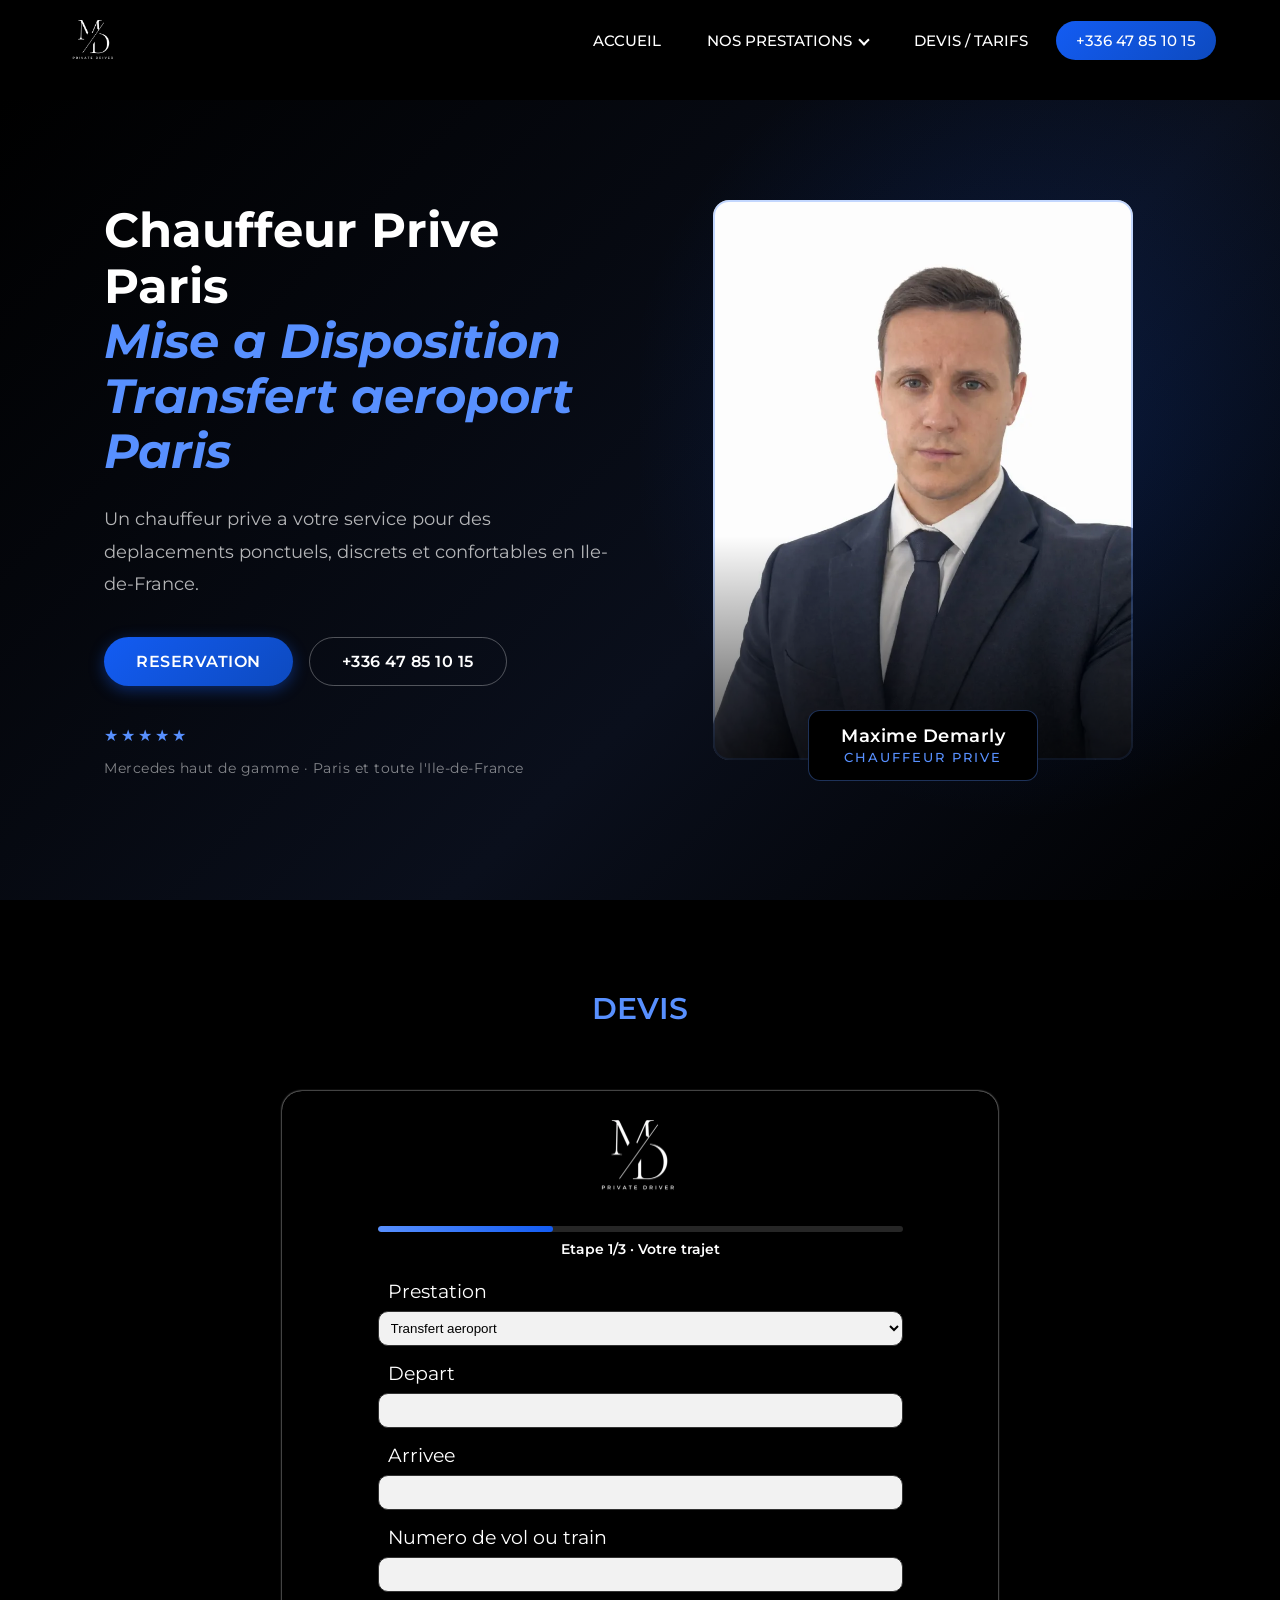
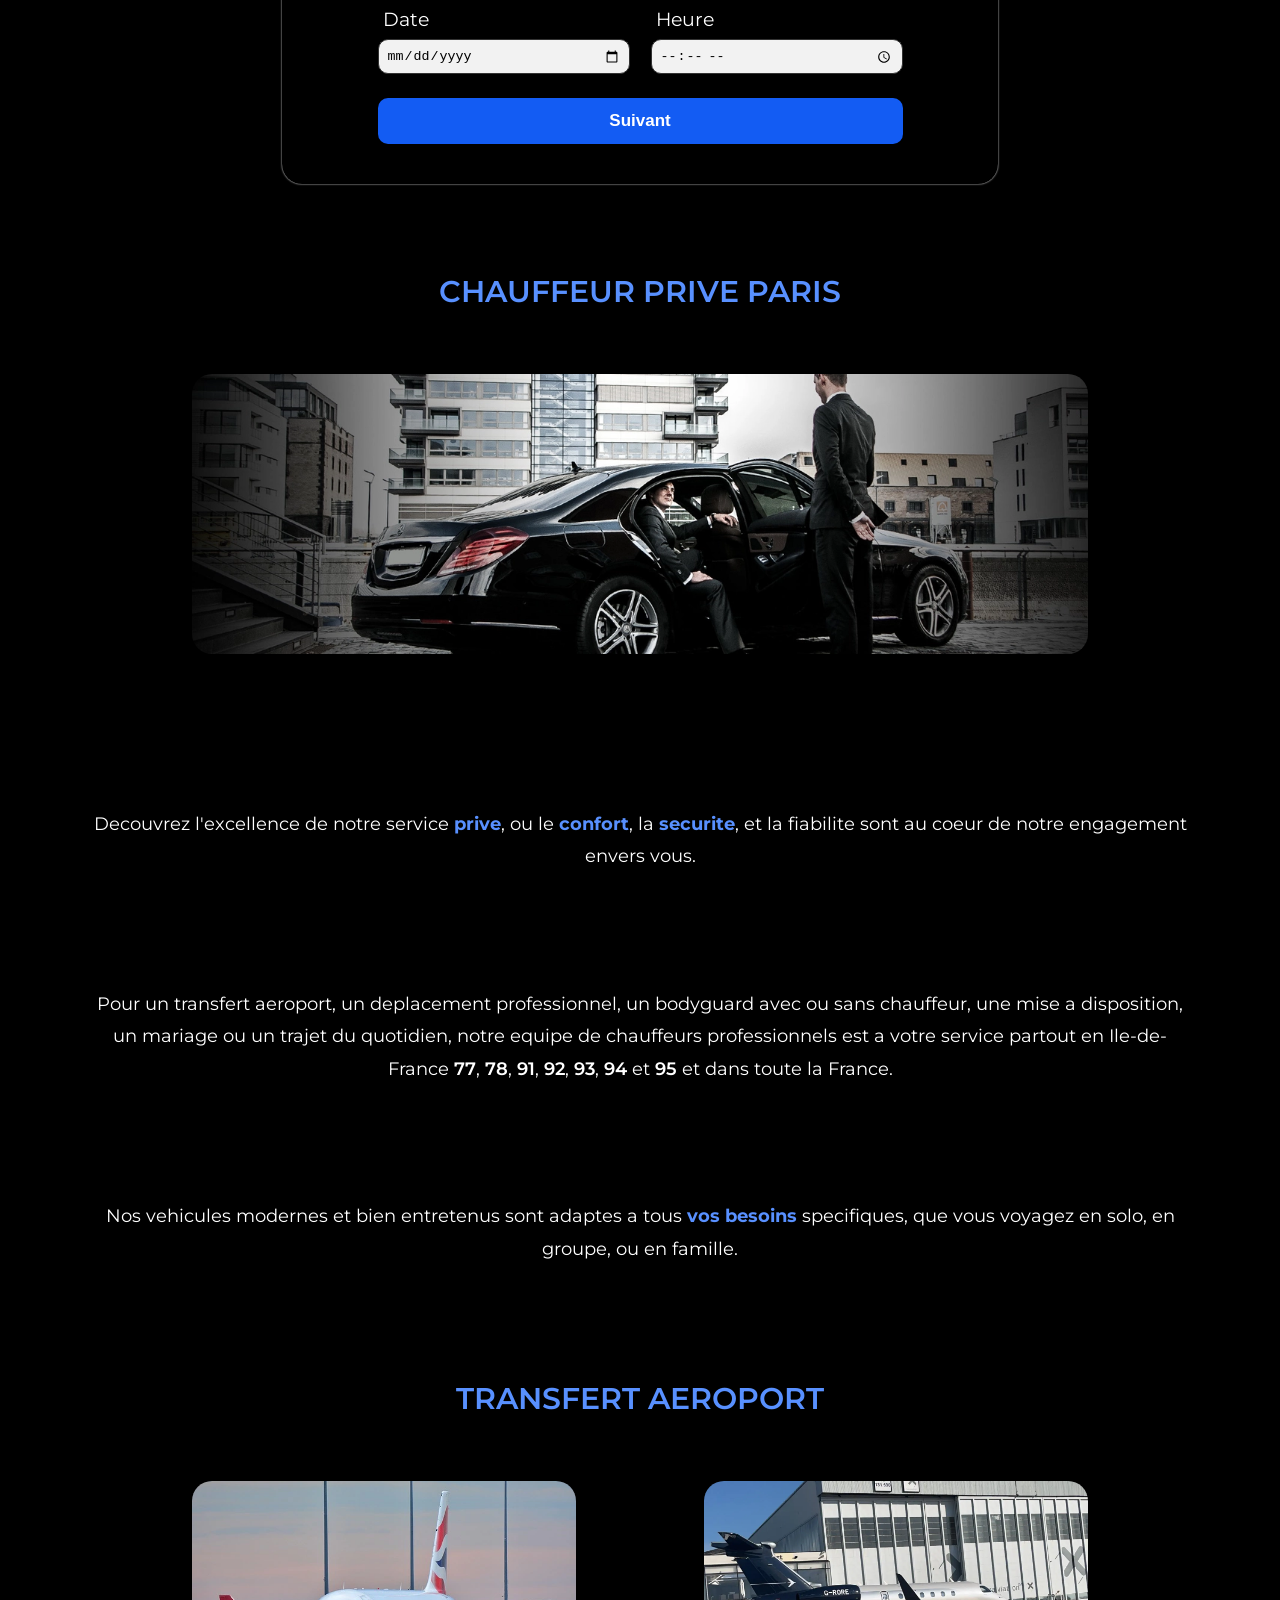
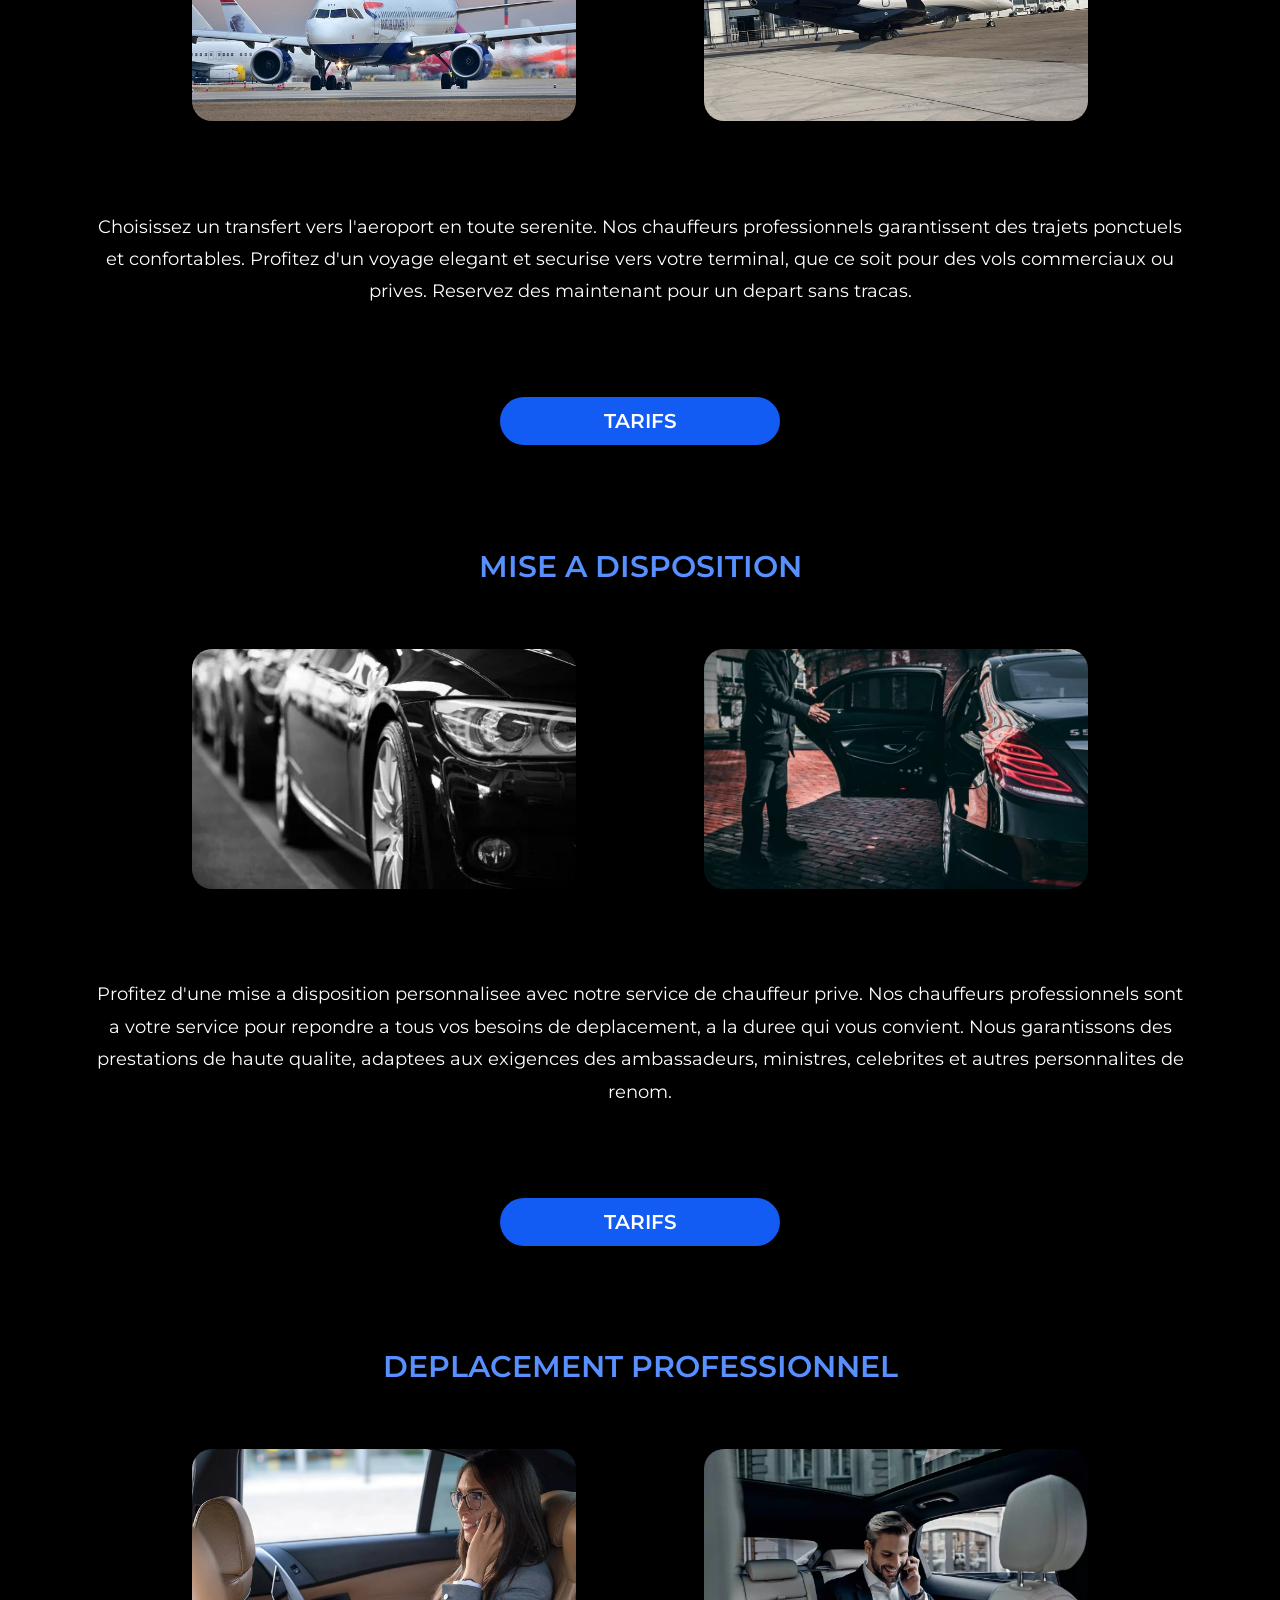
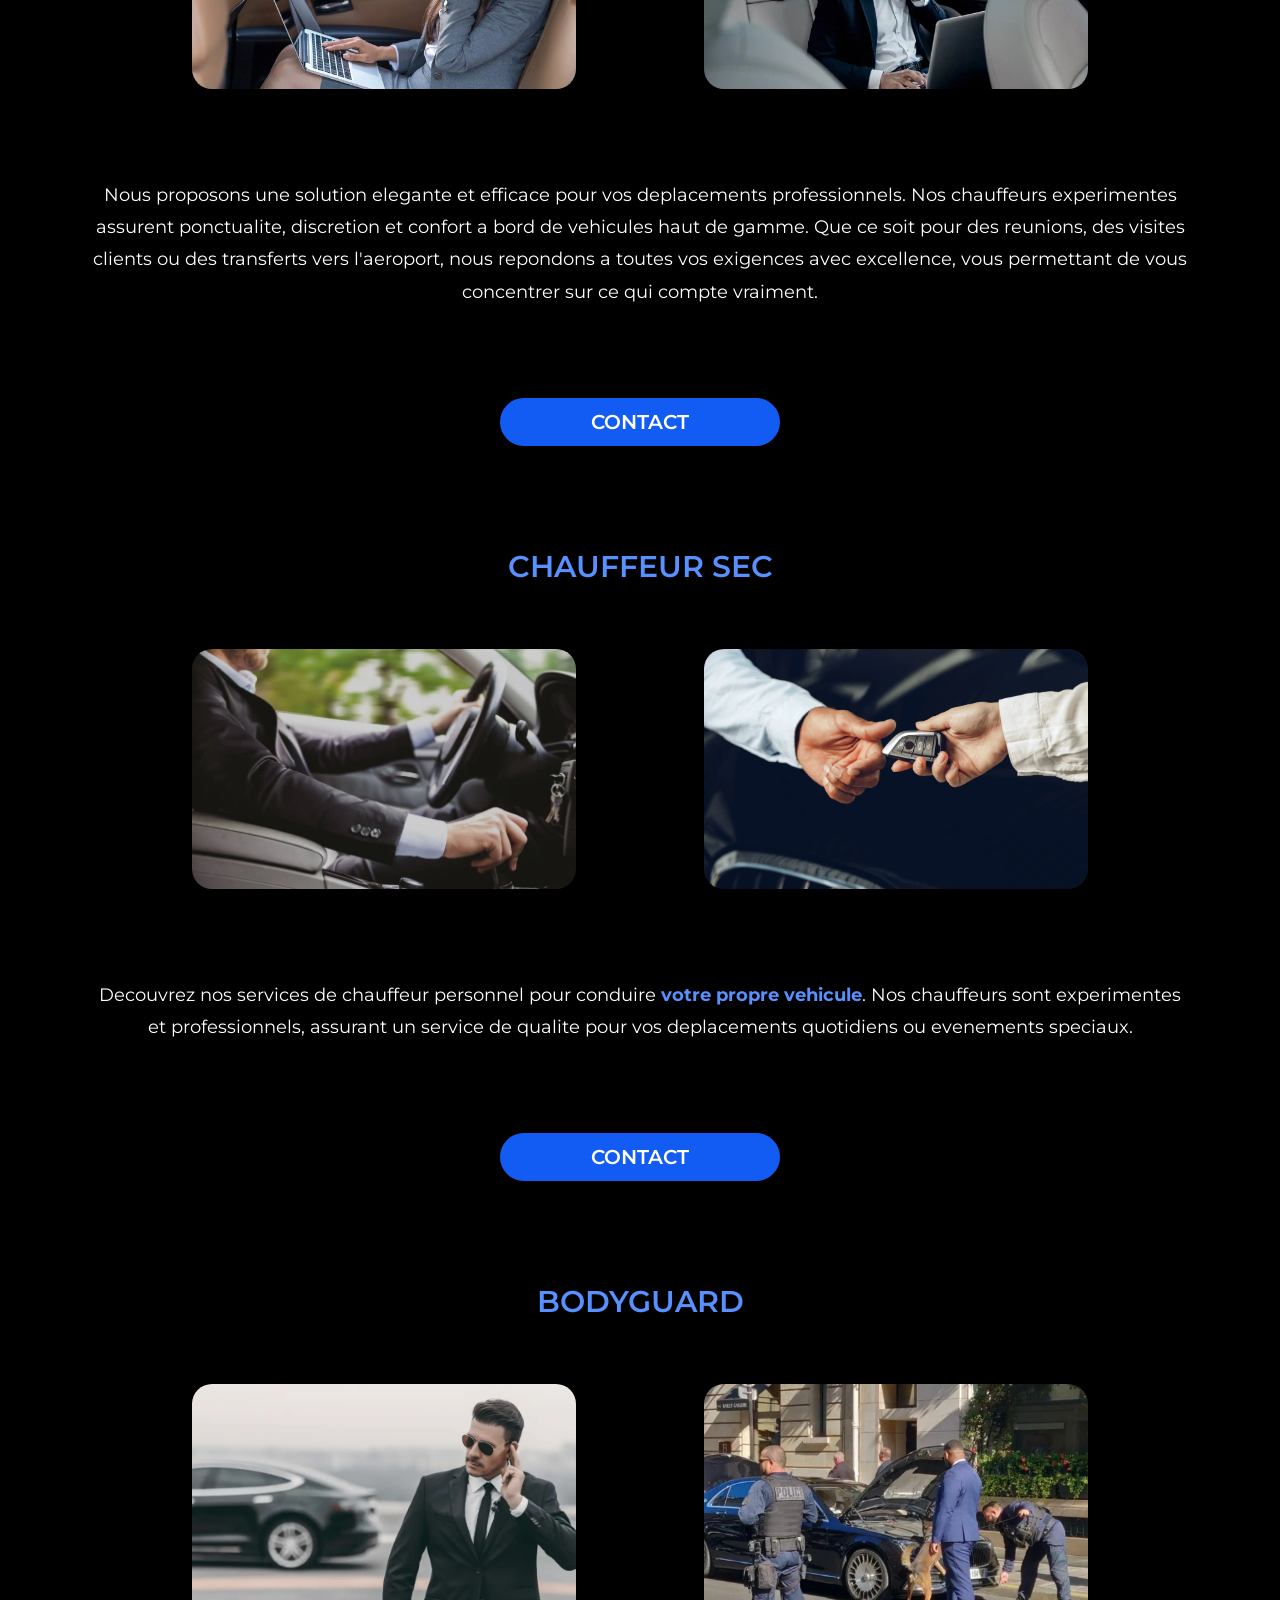
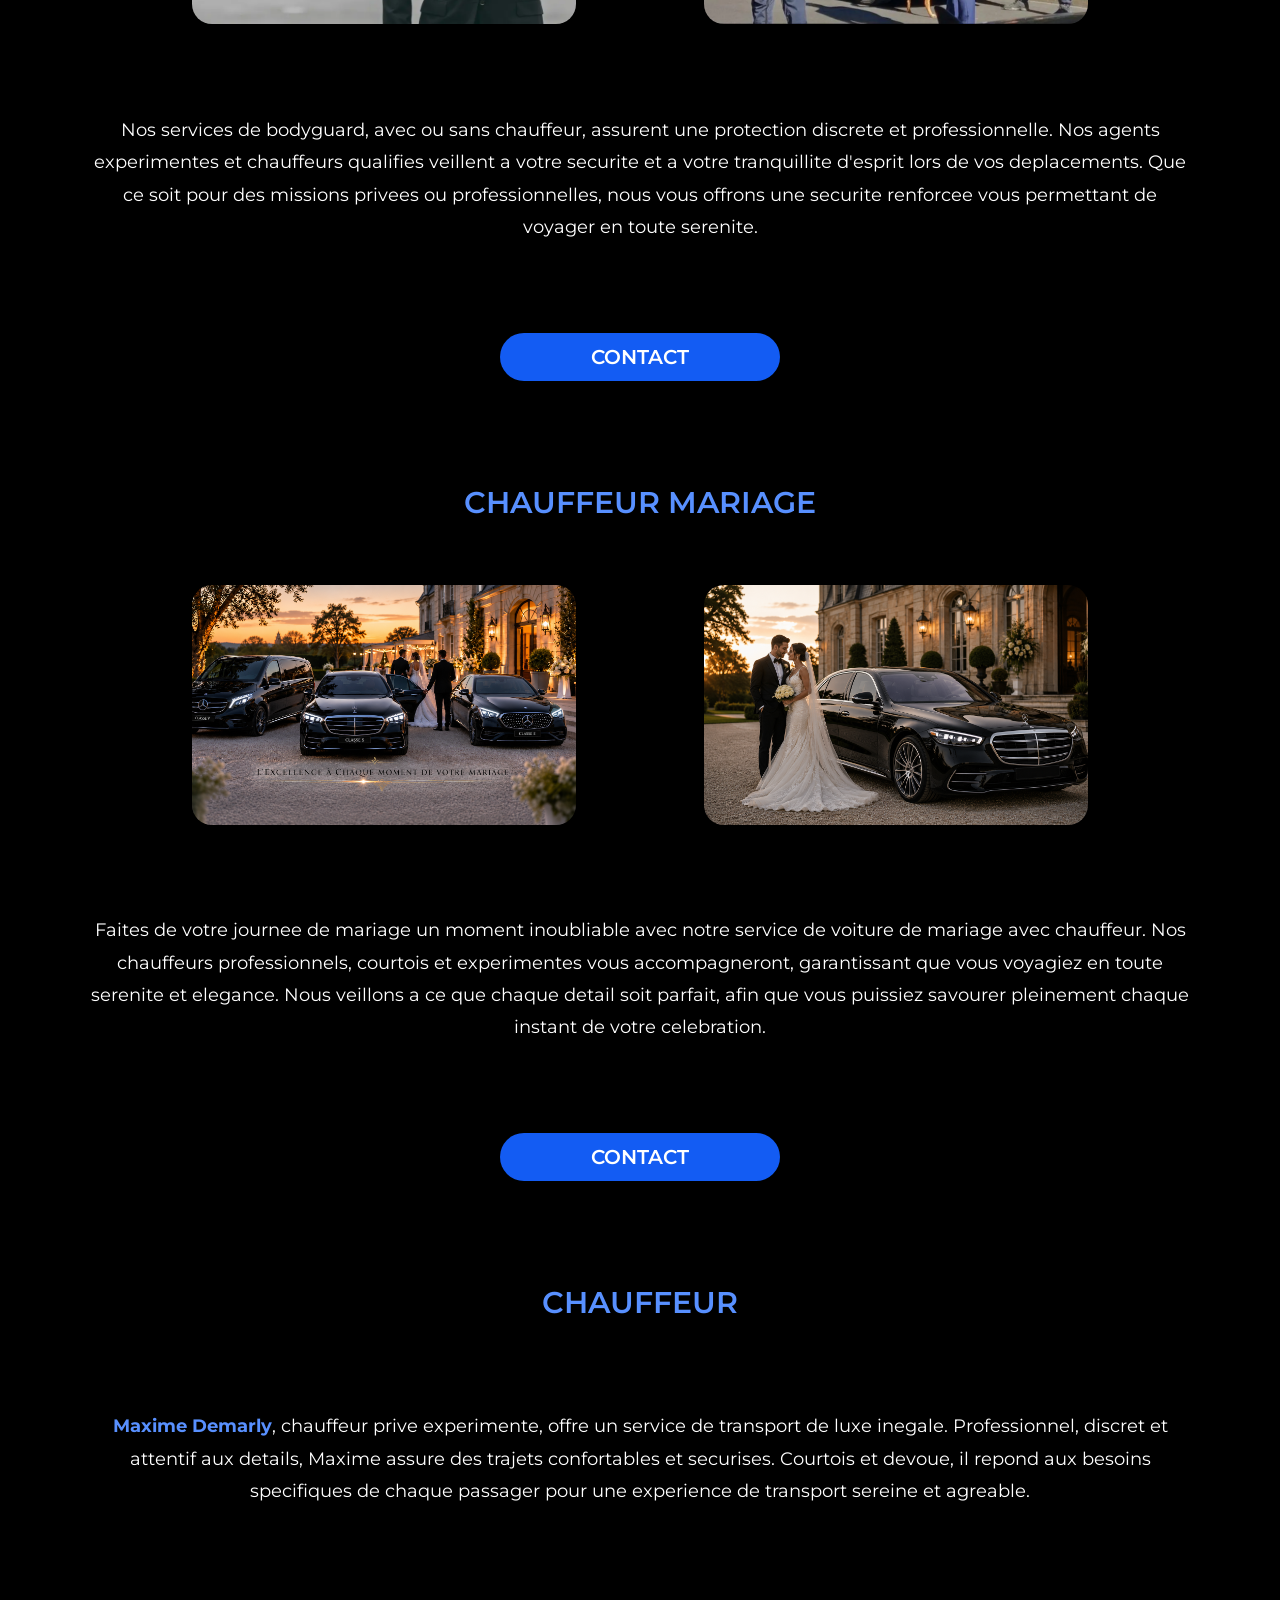
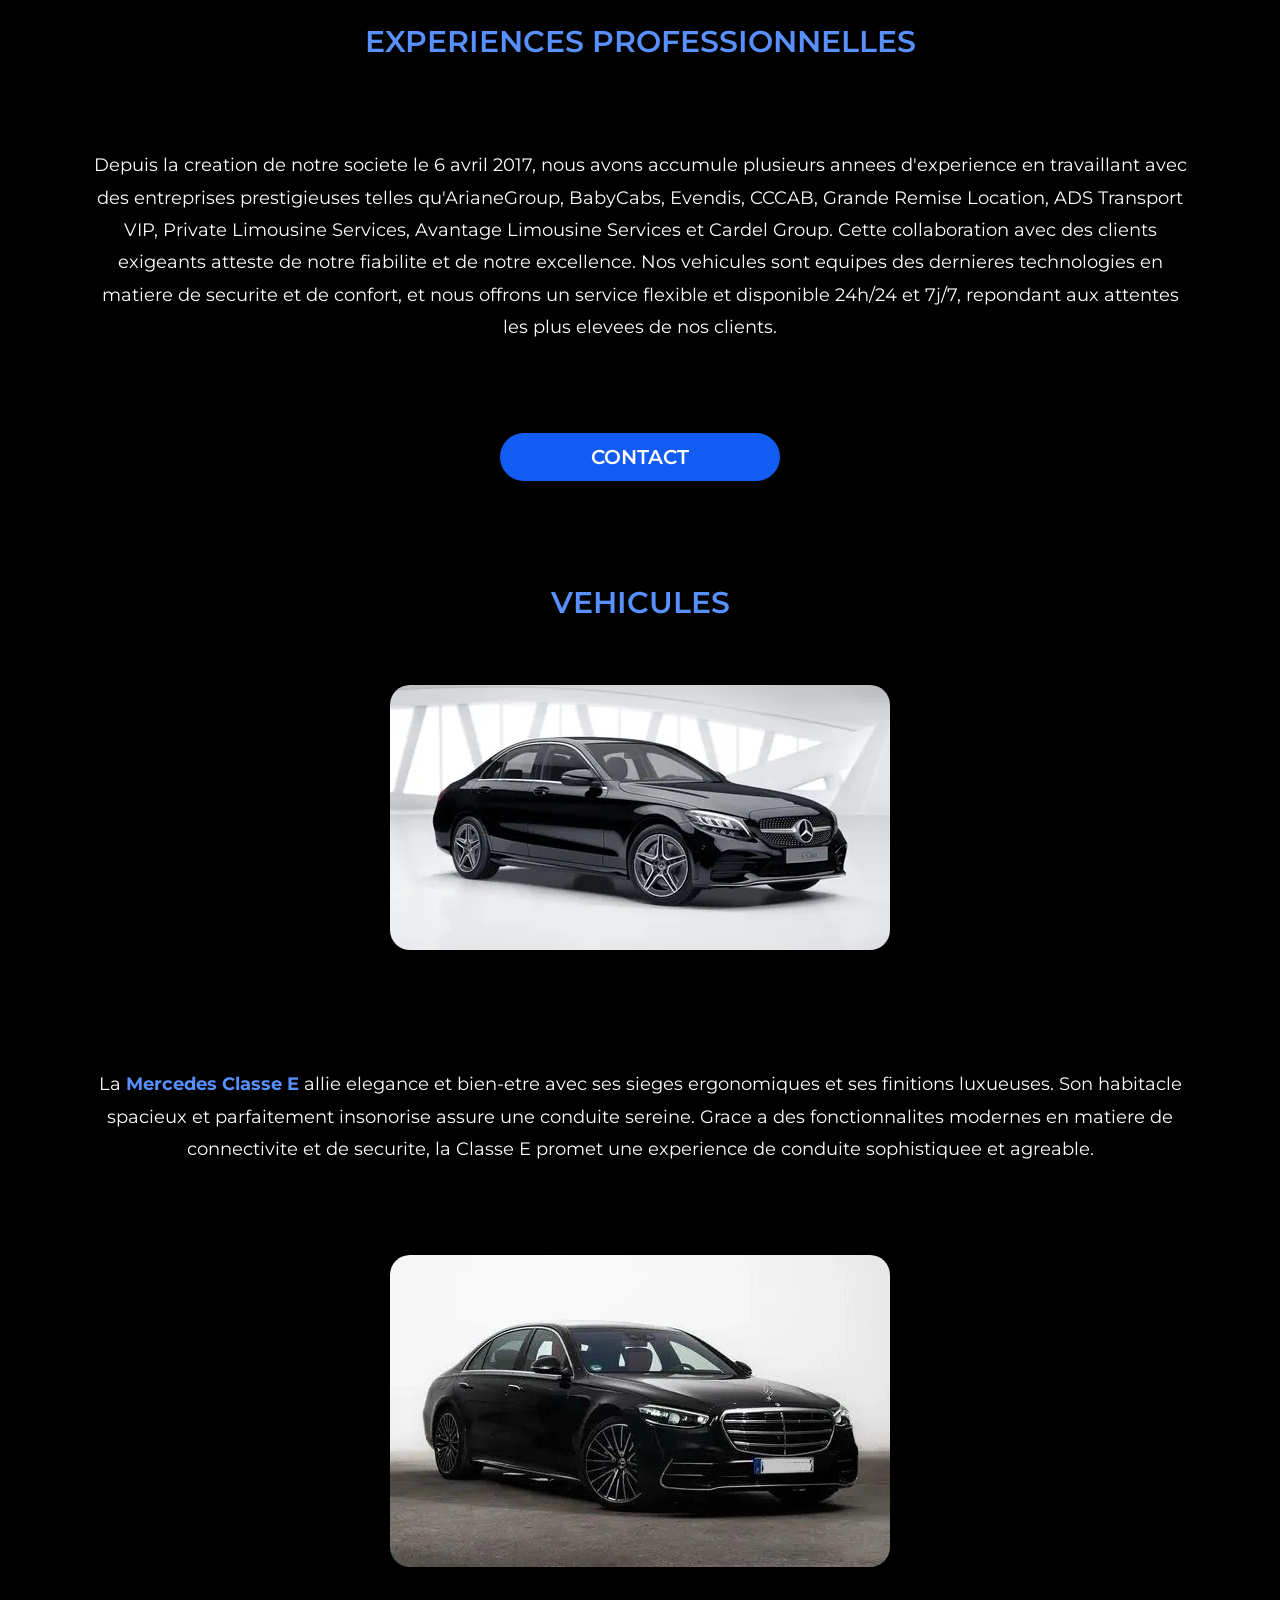
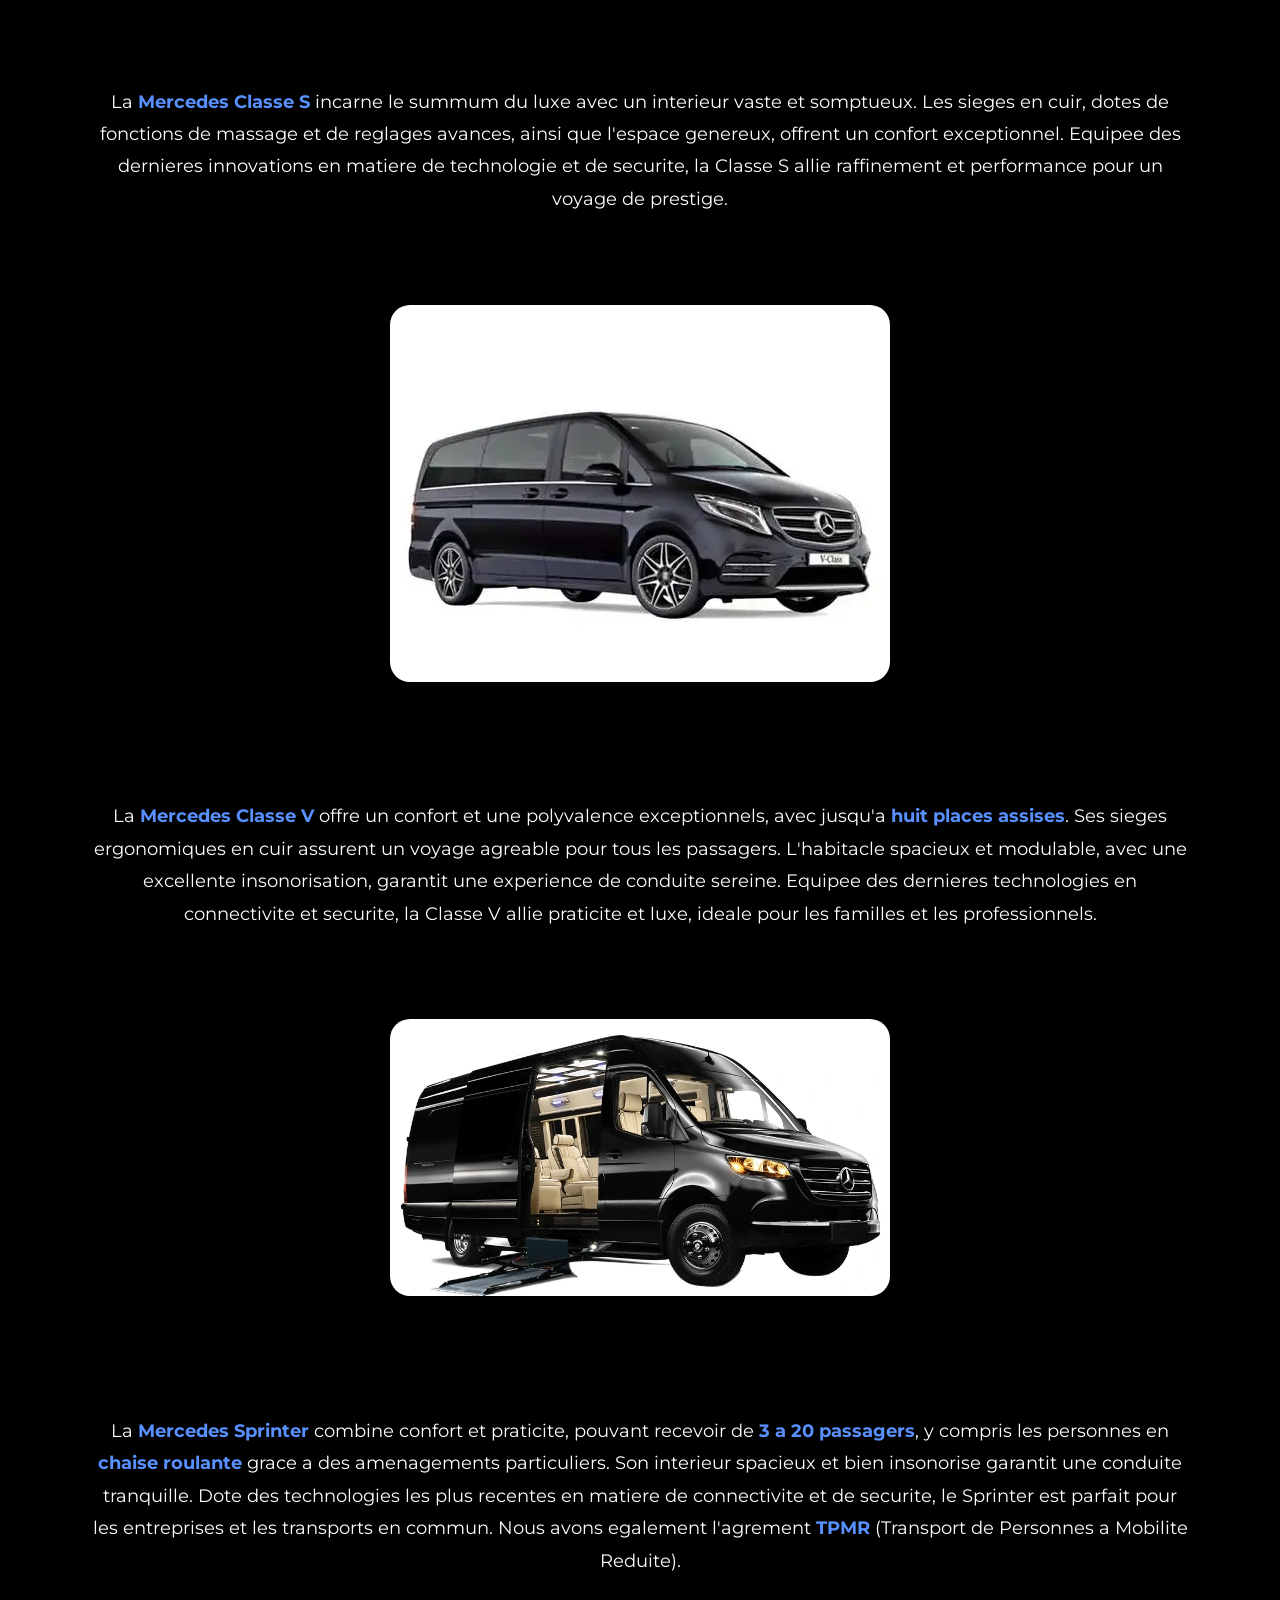
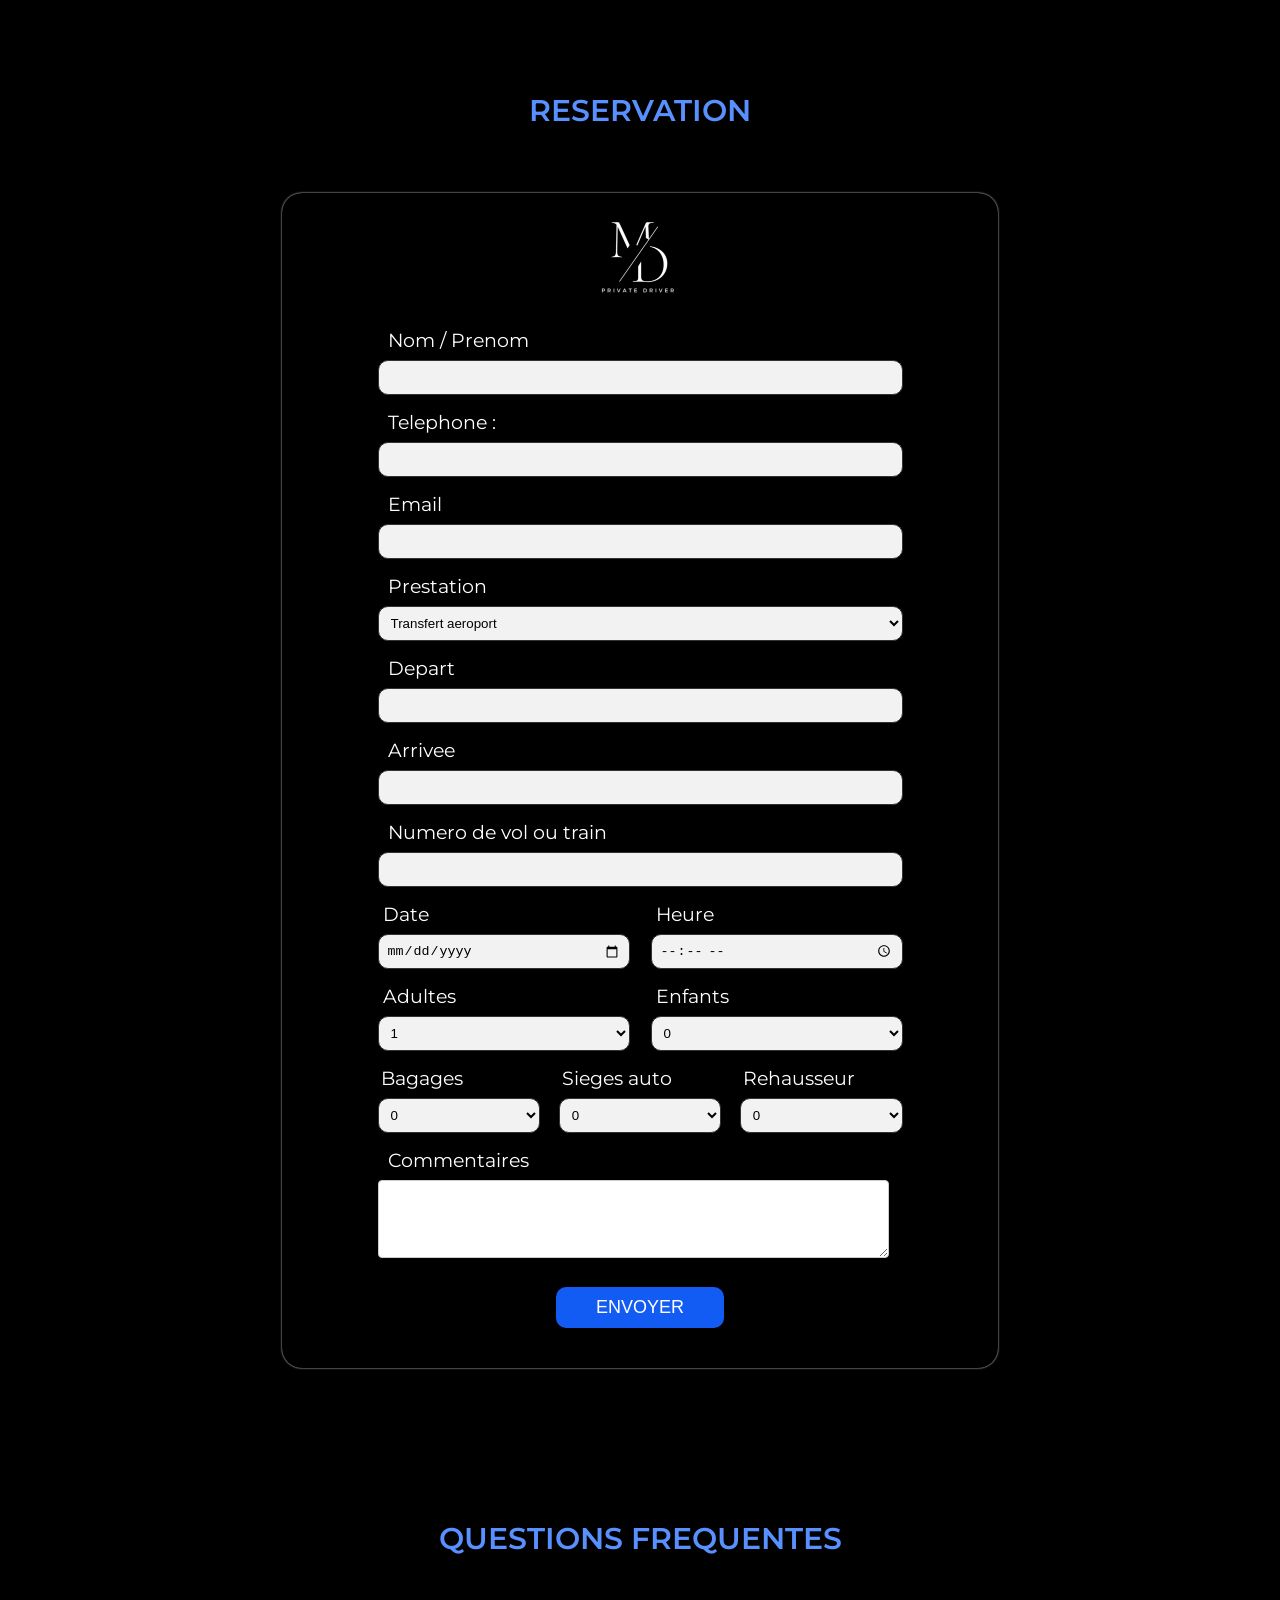
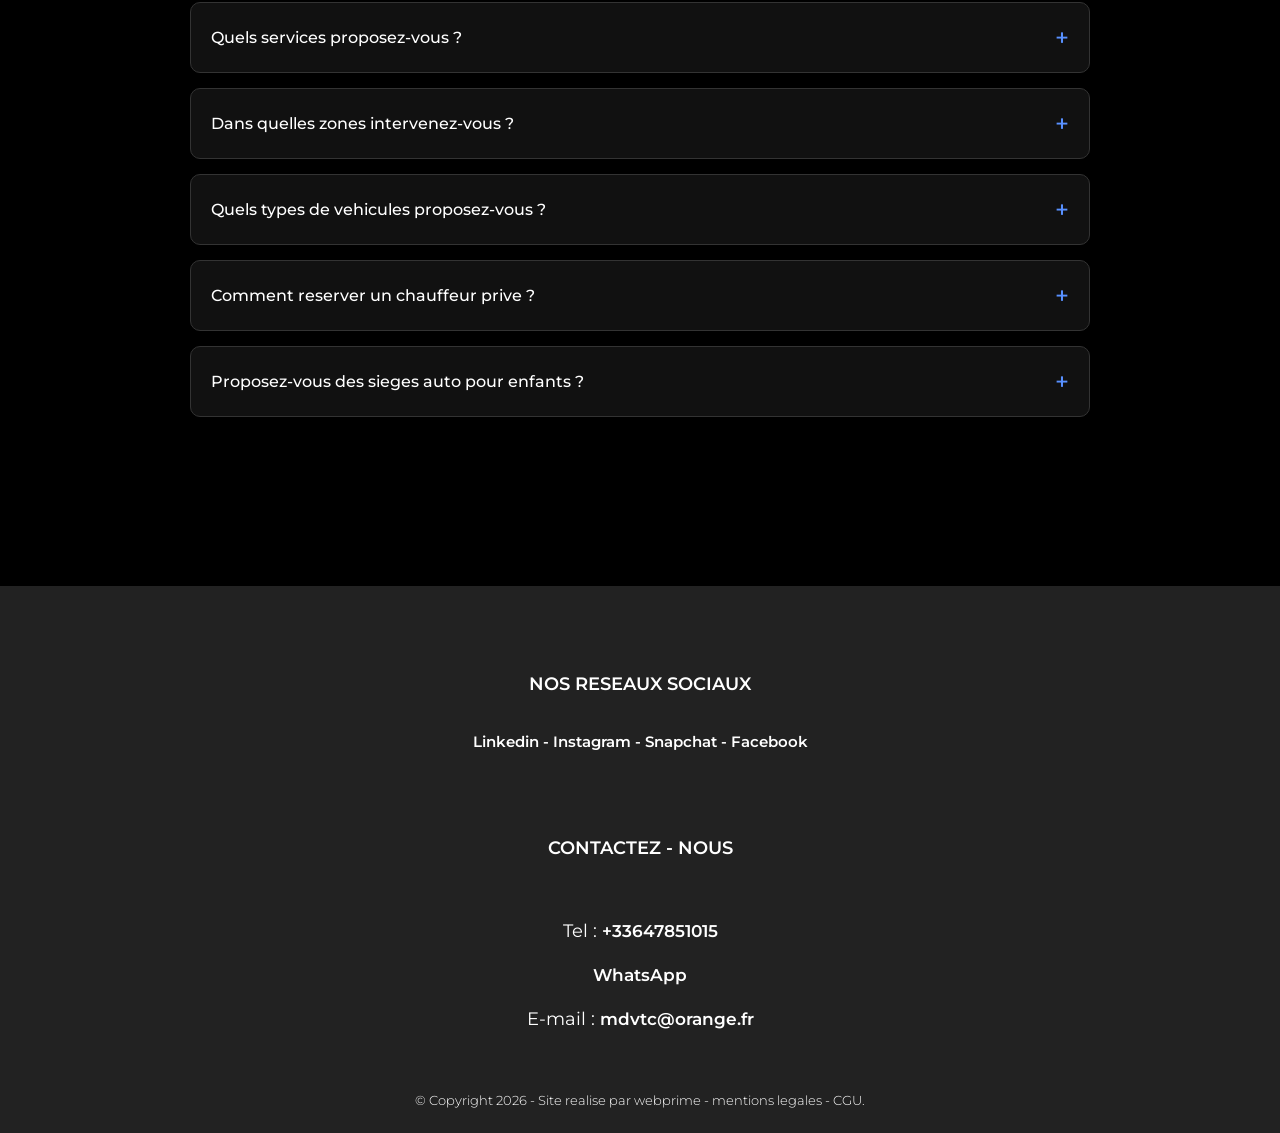
==== index.html @ eb423186 "first commit Co-Authored-By: Claude Opus 5 (1M context) <noreply@anthropic.com>" ====
<!DOCTYPE html>
<html lang="fr">

<head>
    <meta charset="utf-8">
    <meta name="viewport" content="width=device-width, initial-scale=1" />
    <meta name="robots" content="index, follow">
    <link rel="canonical" href="https://mdvtc-paris.com/" />
    <meta name="description"
        content="Reservez votre chauffeur prive avec md vtc pour des deplacements impeccables. Profitez d'un service fiable, ponctuel et luxueux. Experts du transport prive, nos chauffeurs vous assurent une experience securisee. Reservez des maintenant pour des trajets en toute serenite.">
    <link href="style.css" rel="stylesheet">
    <title>Chauffeur Prive Paris - Mise a Disposition - Transfert aeroport Paris</title>
    <link rel="icon" type="image/x-icon" href="./favicon.ico">
    <link rel="apple-touch-icon" type="image/png" sizes="96x96" href="./logo/apple-icon-96x96.png">
    <link rel="icon" type="image/png" sizes="32x32" href="./logo/android-icon-32x32.png">
    <meta name="msapplication-TileColor" content="#ffffff">
    <meta name="msapplication-TileImage" content="./logo/ms-icon-32x32.png">
    <meta name="msapplication-TileImage" content="./logo/ms-icon-96x96.png">
    <meta name="theme-color" content="#ffffff">
    <script type="application/ld+json">
    {
    "@context": "https://schema.org",
    "@type": "LimousineService",
    "name": "MD VTC",
    "description": "Reservez votre chauffeur prive avec md vtc pour des deplacements impeccables. Profitez d'un service fiable, ponctuel et luxueux. Experts du transport prive, nos chauffeurs vous assurent une experience securisee. Reservez des maintenant pour des trajets en toute serenite.",
    "url": "https://mdvtc-paris.com",
    "telephone": "+33647851015",
    "address": {
        "@type": "PostalAddress",
        "addressLocality": "Paris",
        "addressRegion": "Ile-de-France",
        "addressCountry": "FR"
    },
    "image": [
        "https://mdvtc-paris.com/aeroport-orly.webp",
        "https://mdvtc-paris.com/service-chauffeur.webp",
        "https://mdvtc-paris.com/deplacement-prof.webp",
        "https://mdvtc-paris.com/chauffeur-sans-voiture.webp",
        "https://mdvtc-paris.com/bodyguard.webp",
        "https://mdvtc-paris.com/chauffeur-pour-mariage.webp"
    ],
    "hasOfferCatalog": {
        "@type": "OfferCatalog",
        "name": "Nos services de chauffeur prive",
        "itemListElement": [
            {
                "@type": "Offer",
                "itemOffered": {
                    "@type": "Service",
                    "name": "transfert aeroport",
                    "url": "https://mdvtc-paris.com/transfert-aeroport.html"
                }
            },
            {
                "@type": "Offer",
                "itemOffered": {
                    "@type": "Service",
                    "name": "navette aeroport",
                    "url": "https://mdvtc-paris.com/transfert-aeroport.html"
                }
            },
            {
                "@type": "Offer",
                "itemOffered": {
                    "@type": "Service",
                    "name": "deplacement professionnel",
                    "url": "https://mdvtc-paris.com/deplacements-professionnels.html"
                }
            },
            {
                "@type": "Offer",
                "itemOffered": {
                    "@type": "Service",
                    "name": "chauffeur prive",
                    "url": "https://mdvtc-paris.com/tarif-chauffeur-prive.html"
                }
            },
            {
                "@type": "Offer",
                "itemOffered": {
                    "@type": "Service",
                    "name": "voiture avec chauffeur",
                    "url": "https://mdvtc-paris.com/tarif-chauffeur-prive.html"
                }
            },
            {
                "@type": "Offer",
                "itemOffered": {
                    "@type": "Service",
                    "name": "mise a disposition vtc",
                    "url": "https://mdvtc-paris.com/mise-a-disposition-vtc.html"
                }
            },
            {
                "@type": "Offer",
                "itemOffered": {
                    "@type": "Service",
                    "name": "taxi paris",
                    "url": "https://mdvtc-paris.com/tarif-chauffeur-prive.html"
                }
            },
            {
                "@type": "Offer",
                "itemOffered": {
                    "@type": "Service",
                    "name": "vtc paris",
                    "url": "https://mdvtc-paris.com/tarif-chauffeur-prive.html"
                }
            },
            {
                "@type": "Offer",
                "itemOffered": {
                    "@type": "Service",
                    "name": "taxi paris uber",
                    "url": "https://mdvtc-paris.com/tarif-chauffeur-prive.html"
                }
            },
            {
                "@type": "Offer",
                "itemOffered": {
                    "@type": "Service",
                    "name": "mise a disposition",
                    "url": "https://mdvtc-paris.com/mise-a-disposition-vtc.html"
                }
            }
        ]
    },

    "areaServed": {
        "@type": "AdministrativeArea",
        "name": "Ile-de-France"
    }
    }
    </script>
    <script type="application/ld+json">
    {
        "@context": "https://schema.org",
        "@type": "FAQPage",
        "mainEntity": [
            {
                "@type": "Question",
                "name": "Quels services proposez-vous ?",
                "acceptedAnswer": {
                    "@type": "Answer",
                    "text": "MD VTC propose une gamme complete de services : transferts aeroport (Orly, CDG, Beauvais), mise a disposition de vehicule avec chauffeur, deplacements professionnels, location de voiture avec chauffeur pour mariage, service de chauffeur sec (pour conduire votre propre vehicule) et service de garde du corps."
                }
            },
            {
                "@type": "Question",
                "name": "Dans quelles zones intervenez-vous ?",
                "acceptedAnswer": {
                    "@type": "Answer",
                    "text": "Nous intervenons dans toute l'Ile-de-France : Paris (75), Seine-et-Marne (77), Yvelines (78), Essonne (91), Hauts-de-Seine (92), Seine-Saint-Denis (93), Val-de-Marne (94) et Val-d'Oise (95). Nous effectuons egalement des trajets longue distance dans toute la France."
                }
            },
            {
                "@type": "Question",
                "name": "Quels types de vehicules proposez-vous ?",
                "acceptedAnswer": {
                    "@type": "Answer",
                    "text": "Notre flotte comprend des vehicules Mercedes haut de gamme : Classe E (berline elegante), Classe S (luxe premium), Classe V (jusqu'a 8 passagers) et Sprinter (3 a 20 passagers, accessible PMR). Tous nos vehicules sont parfaitement entretenus et equipes pour votre confort."
                }
            },
            {
                "@type": "Question",
                "name": "Comment reserver un chauffeur prive ?",
                "acceptedAnswer": {
                    "@type": "Answer",
                    "text": "Vous pouvez reserver via notre formulaire en ligne sur cette page, par telephone au +33 6 47 85 10 15, par WhatsApp ou par email a mdvtc@orange.fr. Nous vous recontactons dans les plus brefs delais pour confirmer votre reservation."
                }
            },
            {
                "@type": "Question",
                "name": "Proposez-vous des sieges auto pour enfants ?",
                "acceptedAnswer": {
                    "@type": "Answer",
                    "text": "Oui, nous mettons gratuitement a disposition des sieges bebes et des rehausseurs pour vos enfants. Il suffit de le preciser lors de votre reservation pour que nous preparions le vehicule en consequence."
                }
            }
        ]
    }
    </script>
    <link href="https://fonts.googleapis.com/css2?family=Montserrat:wght@400;500;700&display=swap" rel="stylesheet">
    <link rel="preload" href="chauffeur-prive-paris-maxime-demarly.webp" as="image">
</head>

<body>
    <header>
        <nav class="navbar">
            <a href="https://mdvtc-paris.com/" class="logo-link">
                <img src="./logo/mdvtc.webp" alt="vtc paris" title="md vtc" class="logo" loading="lazy" decoding="async">
            </a>
            <input type="checkbox" id="nav-toggle" class="nav-toggle">
            <label for="nav-toggle" class="nav-burger">
                <span></span>
                <span></span>
                <span></span>
            </label>
            <ul class="nav-menu">
                <li class="nav-item">
                    <a href="https://mdvtc-paris.com/" title="chauffeur prive paris">ACCUEIL</a>
                </li>
                <li class="nav-item has-dropdown">
                    <input type="checkbox" id="dropdown-toggle" class="dropdown-toggle">
                    <label for="dropdown-toggle" class="dropdown-label">NOS PRESTATIONS <span class="arrow"></span></label>
                    <ul class="dropdown">
                        <li><a href="chauffeur-prive-paris-75.html" title="chauffeur prive paris">Chauffeur prive</a></li>
                        <li><a href="transfert-aeroport.html" title="transfert aeroport">Transfert Aeroport</a></li>
                        <li><a href="mise-a-disposition-vtc.html" title="vtc mise a disposition">Mise a Disposition</a></li>
                        <li><a href="deplacements-professionnels.html" title="chauffeur de luxe">Deplacement professionnel</a></li>
                        <li><a href="location-chauffeur-sans-voiture.html" title="chauffeur sec">Chauffeur Sec</a></li>
                        <li><a href="garde-du-corps.html" title="Garde du corps">Garde du corps</a></li>
                        <li><a href="chauffeur-mariage.html" title="location voiture mariage avec chauffeur">Mariage</a></li>
                    </ul>
                </li>
                <li class="nav-item">
                    <a href="tarif-chauffeur-prive.html" title="prix uber">DEVIS / TARIFS</a>
                </li>
                <li class="nav-item nav-cta">
                    <a href="tel:+33647851015" title="reservation uber">+336 47 85 10 15</a>
                </li>
            </ul>
        </nav>
    </header>
    <main>
        <section class="hero">
            <div class="hero-split">
                <div class="hero-left">
                    <h1>
                        <span class="hero-line">Chauffeur Prive Paris</span>
                        <span class="hero-line blue">Mise a Disposition</span>
                        <span class="hero-line blue">Transfert aeroport Paris</span>
                    </h1>
                    <p class="hero-text">
                        Un chauffeur prive a votre service pour des deplacements
                        ponctuels, discrets et confortables en Ile-de-France.
                    </p>
                    <div class="hero-buttons">
                        <a class="hero-btn hero-btn-blue" href="tarif-chauffeur-prive.html" title="chauffeur prive">RESERVATION</a>
                        <a class="hero-btn hero-btn-outline" href="tel:+33647851015" title="vtc paris">+336 47 85 10 15</a>
                    </div>
                    <div class="hero-trust">
                        <span class="hero-trust-stars">&#9733;&#9733;&#9733;&#9733;&#9733;</span>
                        <span class="hero-trust-text">Mercedes haut de gamme &middot; Paris et toute l'Ile-de-France</span>
                    </div>
                </div>
                <div class="hero-right">
                    <div class="hero-portrait">
                        <img src="chauffeur-prive-paris-maxime-demarly.webp" alt="chauffeur prive paris Maxime Demarly" title="chauffeur prive paris" width="800" height="1200" fetchpriority="high">
                        <div class="hero-portrait-border"></div>
                    </div>
                    <div class="hero-portrait-badge">
                        <span class="hero-portrait-name">Maxime Demarly</span>
                        <span class="hero-portrait-title">Chauffeur Prive</span>
                    </div>
                </div>
            </div>
        </section>
        <h2>DEVIS</h2>
        <div class="form-container">
            <div class="image-container">
                <img src="./logo/img-form.webp" alt="md vtc Chauffeur prive Paris" title="md vtc" loading="lazy" decoding="async">
            </div>
            <form id="contactForm" action="https://webprime.app/webhook/contact/272e326a45cd4bac546192db1418b56149a9d7c18271dc7a4506eafcfe8ab524" method="POST" onsubmit="return sendBoth(event)">
                <div class="hp-wrap">
                    <label for="website">Votre site web :</label>
                    <input type="text" id="website" name="_honey" autocomplete="off">
                </div>

                <div class="form-progress">
                    <div class="form-progress-bar"><span id="formProgressFill"></span></div>
                    <div class="form-progress-label">Etape <span id="formStepNum">1</span>/3 &middot; <span id="formStepName">Votre trajet</span></div>
                </div>

                <div class="form-step" data-name="Votre trajet">
                    <label for="prestation">Prestation</label>
                    <select id="prestation" name="prestation">
                        <option value="Transfert aeroport">Transfert aeroport</option>
                        <option value="Mise a disposition">Mise a disposition</option>
                        <option value="Deplacement pro">Deplacement professionnel</option>
                        <option value="Trajet Prive">Trajet Prive</option>
                        <option value="Chauffeur Sec">Chauffeur Sec</option>
                        <option value="Mariage">Mariage</option>
                        <option value="Tourisme">Tourisme</option>
                        <option value="Bodyguard">Bodyguard</option>
                        <option value="Autre">Autre</option>
                    </select>

                    <label for="departure1">Depart</label>
                    <input type="text" id="departure1" name="lieu_depart" required>

                    <label for="arrival1">Arrivee</label>
                    <input type="text" id="arrival1" name="lieu_arrivee" required>

                    <label for="numero">Numero de vol ou train</label>
                    <input type="text" id="numero" name="numero">

                    <div class="inline-container">
                        <div class="inline-item">
                            <label for="date">Date</label>
                            <input type="date" id="date" name="date" required>
                        </div>
                        <div class="inline-item">
                            <label for="heure">Heure</label>
                            <input type="time" id="heure" name="heure" required>
                        </div>
                    </div>
                </div>

                <div class="form-step" data-name="Passagers &amp; bagages">
                    <div class="inline-container">
                        <div class="inline-item">
                            <label for="passengers">Adultes</label>
                            <select id="passengers" name="passagers">
                                <option value="1">1</option>
                                <option value="2">2</option>
                                <option value="3">3</option>
                                <option value="4">4</option>
                            </select>
                        </div>
                        <div class="inline-item">
                            <label for="children">Enfants</label>
                            <select id="children" name="enfants">
                                <option value="0">0</option>
                                <option value="1">1</option>
                                <option value="2">2</option>
                                <option value="3">3</option>
                            </select>
                        </div>
                    </div>

                    <div class="inline-container">
                        <div class="inline-item">
                            <label for="luggage">Bagages</label>
                            <select id="luggage" name="bagages">
                                <option value="0">0</option>
                                <option value="1">1</option>
                                <option value="2">2</option>
                                <option value="3">3</option>
                            </select>
                        </div>
                        <div class="inline-item">
                            <label for="car-seats">Sieges auto</label>
                            <select id="car-seats" name="sieges_auto">
                                <option value="0">0</option>
                                <option value="1">1</option>
                                <option value="2">2</option>
                                <option value="3">3</option>
                            </select>
                        </div>
                        <div class="inline-item">
                            <label for="rehausseur">Rehausseur</label>
                            <select id="rehausseur" name="rehausseur">
                                <option value="0">0</option>
                                <option value="1">1</option>
                                <option value="2">2</option>
                                <option value="3">3</option>
                            </select>
                        </div>
                    </div>
                </div>

                <div class="form-step" data-name="Vos coordonnees">
                    <label for="name">Nom / Prenom</label>
                    <input type="text" id="name" name="nom" required pattern="[A-Za-zÀ-ÿ' -]{2,60}" title="Indiquez votre nom (lettres uniquement, 2 a 60 caracteres)">

                    <label for="tel">Telephone :</label>
                    <input type="tel" id="tel" name="tel" pattern="^((\+33|0)[1679])[0-9]{8}$" maxlength="12" required>

                    <label for="email">Email</label>
                    <input type="email" id="email" name="email" required>

                    <label for="comments">Commentaires</label>
                    <textarea id="comments" name="commentaires" rows="4"></textarea>
                </div>

                <div class="form-nav">
                    <button type="button" class="form-prev" id="formPrev">Precedent</button>
                    <button type="button" class="form-next" id="formNext">Suivant</button>
                    <button type="submit" class="form-submit" id="formSubmit">ENVOYER</button>
                </div>
            </form>
            <div class="contact-thanks" style="display:none; padding: 30px 20px; background-color: #e8f5e9; border: 2px solid #2e7d32; border-radius: 8px; text-align: center; margin-top: 20px;">
                <h3 style="color: #2e7d32; margin: 0 0 10px 0;">Merci pour votre demande !</h3>
                <p style="margin: 0; color: #1b5e20; font-size: 1.05em;">Nous vous recontactons rapidement.</p>
            </div>
        </div>
        <section>
            <h2>CHAUFFEUR PRIVE PARIS</h2>
            <div class="service-prive">
                <img src="chauffeur-prive.webp" alt="vtc paris" title="chauffeur prive" loading="lazy" decoding="async">
            </div>
            <div class="texte1">
                <p>
                    Decouvrez l'excellence de notre service <strong>prive</strong>, ou le <strong>confort</strong>, la
                    <strong>securite</strong>, et la
                    fiabilite sont au coeur de notre engagement envers vous.
                </p>
                <p>
                    Pour un transfert aeroport, un deplacement professionnel, un bodyguard avec ou sans chauffeur, une
                    mise
                    a
                    disposition, un
                    mariage ou un trajet du quotidien, notre equipe de chauffeurs professionnels est a votre service
                    partout en Ile-de-France <a href="tarif-chauffeur-prive.html">77</a>, <a href="chauffeur-prive-78.html">78</a>, <a href="tarif-chauffeur-prive.html">91</a>, <a href="tarif-chauffeur-prive.html">92</a>, <a href="chauffeur-prive-93.html">93</a>, <a href="tarif-chauffeur-prive.html">94</a> et <a href="chauffeur-prive-95.html">95</a> et dans toute la France.
                </p>
                <p>
                    Nos vehicules
                    modernes et bien
                    entretenus sont adaptes a tous <strong>vos besoins</strong> specifiques, que vous voyagez en solo,
                    en
                    groupe, ou en famille.
                </p>
            </div>
        </section>
        <section>
            <h2>TRANSFERT AEROPORT</h2>
            <div class="services-pc">
                <img src="aeroport-orly.webp" alt="navette aeroport" title="transfert aeroport" loading="lazy"
                    decoding="async">
                <img src="avion-prive.webp" alt="aeroport paris" title="transfert aeroport" loading="lazy"
                    decoding="async">
            </div>
            <div class="services-mob">
                <img src="aeroport-orly.webp" alt="navette orly paris" title="transfert aeroport" loading="lazy"
                    decoding="async">
            </div>
            <div class="texte1">
                <p> Choisissez un transfert vers l'aeroport en toute serenite. Nos chauffeurs professionnels
                    garantissent
                    des
                    trajets ponctuels et confortables. Profitez d'un voyage elegant et securise vers votre terminal, que
                    ce
                    soit
                    pour des vols commerciaux ou prives. Reservez des maintenant pour un depart sans tracas. </p>
            </div>
            <a class="bouton-3" href="tarif-chauffeur-prive.html" title="reserver transfert aeroport">TARIFS</a>
        </section>
        <section>
            <h2>MISE A DISPOSITION</h2>
            <div class="services-pc">
                <img src="mise-a-disposition-chauffeur-voiture.webp" alt="mise a disposition vtc"
                    title="mise a disposition" loading="lazy" decoding="async">
                <img src="service-chauffeur.webp" alt="mise a disposition chauffeur"
                    title="chauffeur prive mise a disposition" loading="lazy" decoding="async">
            </div>
            <div class="services-mob">
                <img src="service-chauffeur.webp" alt="mise a disposition vtc" title="vtc mise a disposition"
                    loading="lazy" decoding="async">
            </div>
            <div class="texte1">
                <p> Profitez d'une mise a disposition personnalisee avec notre service de chauffeur prive. Nos
                    chauffeurs
                    professionnels sont a votre service pour repondre a tous vos besoins de deplacement, a la duree qui
                    vous
                    convient. Nous garantissons des prestations de haute qualite, adaptees aux exigences des
                    ambassadeurs,
                    ministres, celebrites et autres personnalites de renom. </p>
            </div>
            <a class="bouton-3" href="tarif-chauffeur-prive.html" title="tarif mise a disposition vtc">TARIFS</a>
        </section>
        <section>
            <h2>DEPLACEMENT PROFESSIONNEL</h2>
            <div class="services-pc">
                <img src="deplacement-pro.webp" alt="location vtc pas cher" title="deplacements professionnels"
                    loading="lazy" decoding="async">
                <img src="deplacement-prof.webp" alt="vtc pas cher" title="deplacements professionnels" loading="lazy"
                    decoding="async">
            </div>
            <div class="services-mob">
                <img src="deplacement-prof.webp" alt="uber orly paris" title="deplacements professionnels"
                    loading="lazy" decoding="async">
            </div>
            <div class="texte1">
                <p> Nous proposons une solution elegante et efficace pour vos deplacements professionnels. Nos
                    chauffeurs
                    experimentes assurent ponctualite, discretion et confort a bord de vehicules haut de gamme. Que ce
                    soit
                    pour
                    des reunions, des visites clients ou des transferts vers l'aeroport, nous repondons a toutes vos
                    exigences
                    avec excellence, vous permettant de vous concentrer sur ce qui compte vraiment. </p>
            </div>
            <a class="bouton-3" href="tel:+33647851015" title="reserver vtc">CONTACT</a>
        </section>
        <section>
            <h2>CHAUFFEUR SEC</h2>
            <div class="services-pc">
                <img src="chauffeur-sans-vehicule.webp" alt="location voiture mariage pas cher"
                    title="location voiture mariage avec chauffeur" loading="lazy" decoding="async">
                <img src="chauffeur-sans-voiture.webp" alt="location voiture mariage tarif"
                    title="location voiture de luxe mariage" loading="lazy" decoding="async">
            </div>
            <div class="services-mob">
                <img src="chauffeur-sans-voiture.webp" alt="location voiture avec chauffeur mariage"
                    title="location de voiture de mariage avec chauffeur" loading="lazy" decoding="async">
            </div>
            <div class="texte1">
                <p>Decouvrez nos services de chauffeur personnel pour conduire <strong>votre propre vehicule</strong>.
                    Nos
                    chauffeurs sont experimentes et professionnels, assurant un service de qualite
                    pour vos deplacements quotidiens ou evenements speciaux.</p>
            </div>
            <a class="bouton-3" href="tel:+33647851015" title="reserver uber">CONTACT</a>
        </section>
        <section>
            <h2>BODYGUARD</h2>
            <div class="services-pc">
                <img src="bodyguard.webp" alt="vtc paris" title="transfert aeroport" loading="lazy" decoding="async">
                <img src="bodyguard-chauffeur.webp" alt="deplacement professionnel" title="deplacement professionnel"
                    loading="lazy" decoding="async">
            </div>
            <div class="services-mob">
                <img src="bodyguard.webp" alt="taxi paris gare de lyon" title="transfert aeroport" loading="lazy"
                    decoding="async">
            </div>
            <div class="texte1">
                <p>
                    Nos services de bodyguard, avec ou sans chauffeur, assurent une protection discrete et
                    professionnelle.
                    Nos
                    agents experimentes et chauffeurs qualifies veillent a votre securite et
                    a votre tranquillite d'esprit lors de vos deplacements. Que ce soit pour des missions privees ou
                    professionnelles, nous vous offrons une securite renforcee vous permettant
                    de voyager en toute serenite.
                </p>
            </div>
            <a class="bouton-3" href="tel:+33647851015" title="garde du corps prix">CONTACT</a>
        </section>
        <section>
            <h2>CHAUFFEUR MARIAGE</h2>
            <div class="services-pc">
                <img src="chauffeur-mariage-paris.webp" alt="location voiture mariage pas cher"
                    title="location voiture mariage avec chauffeur" loading="lazy" decoding="async">
                <img src="chauffeur-pour-mariage.webp" alt="location voiture mariage tarif"
                    title="location voiture de luxe mariage" loading="lazy" decoding="async">
            </div>
            <div class="services-mob">
                <img src="chauffeur-pour-mariage.webp" alt="location voiture avec chauffeur mariage"
                    title="location de voiture de mariage avec chauffeur" loading="lazy" decoding="async">
            </div>
            <div class="texte1">
                <p> Faites de votre journee de mariage un moment inoubliable avec notre service de voiture de mariage
                    avec
                    chauffeur. Nos chauffeurs professionnels, courtois et experimentes vous accompagneront, garantissant
                    que
                    vous voyagiez en toute serenite et elegance. Nous veillons a ce que chaque detail soit parfait, afin
                    que
                    vous puissiez savourer pleinement chaque instant de votre celebration. </p>
            </div>
            <a class="bouton-3" href="tel:+33647851015"
            title="prix location voiture avec chauffeur pour mariage">CONTACT</a>
        </section>
        <section>
            <h2>CHAUFFEUR</h2>
            <div class="texte1">
                <p><strong>Maxime Demarly</strong>, chauffeur prive experimente, offre un service de transport de
                    luxe inegale. Professionnel, discret et attentif aux details, Maxime assure
                    des trajets confortables et securises. Courtois et devoue, il repond aux besoins
                    specifiques de chaque passager pour une experience de transport sereine et agreable.</p>
            </div>
            <h2>EXPERIENCES PROFESSIONNELLES</h2>
            <div class="texte1">
                <p>Depuis la creation de notre societe le 6 avril 2017, nous avons accumule plusieurs annees
                    d'experience en
                    travaillant avec des entreprises prestigieuses telles qu'ArianeGroup, BabyCabs, Evendis, CCCAB,
                    Grande
                    Remise Location, ADS Transport VIP, Private Limousine Services, Avantage Limousine Services et
                    Cardel
                    Group.
                    Cette collaboration avec des clients exigeants atteste de notre fiabilite et de notre excellence.
                    Nos
                    vehicules sont equipes des dernieres technologies en matiere de securite et de confort, et nous
                    offrons
                    un
                    service flexible et disponible 24h/24 et 7j/7, repondant aux attentes les plus elevees de nos
                    clients.
                </p>
            </div>
        </section>
        <a class="bouton-3" href="tel:+33647851015" title="reserver uber">CONTACT</a>
        <section>
            <h2>VEHICULES</h2>
            <div class="vehi-index">
                <div class="nos-vehicules-pc">
                    <a href="https://www.mercedes-benz.fr/passengercars/models/saloon/e-class/overview.html"
                        target="_blank" title="chauffeur mercedes"><img src="classe-e-berline.webp"
                            alt="mercedes avec chauffeur" loading="lazy" decoding="async"></a>
                </div>
                <div class="nos-vehicules-mob">
                    <div class="nos-vehicules">
                        <a href="https://www.mercedes-benz.fr/passengercars/models/saloon/e-class/overview.html"
                            target="_blank" title="chauffeur mercedes"><img src="classe-e-berline.webp"
                                alt="reservation chauffeur" loading="lazy" decoding="async"></a>
                    </div>
                </div>
                <div class="texte1">
                    <p>La <strong>Mercedes Classe E</strong> allie elegance et bien-etre avec ses sieges ergonomiques et
                        ses
                        finitions luxueuses. Son habitacle spacieux et parfaitement insonorise assure une conduite
                        sereine.
                        Grace a
                        des fonctionnalites modernes en matiere de connectivite et de securite, la Classe E promet une
                        experience de
                        conduite sophistiquee et agreable.</p>
                </div>
            </div>
            <div class="vehi-index">
                <div class="nos-vehicules-pc">
                    <a href="https://www.mercedes-benz.fr/passengercars/models/saloon/s-class/overview.html"
                        target="_blank" title="chauffeur mercedes"><img src="mercedes-classe-s.webp"
                            alt="mercedes avec chauffeur" loading="lazy" decoding="async"></a>
                </div>
                <div class="nos-vehicules-mob">
                    <div class="nos-vehicules">
                        <a href="https://www.mercedes-benz.fr/passengercars/models/saloon/s-class/overview.html"
                            target="_blank" title="chauffeur mercedes"><img src="mercedes-classe-s.webp"
                                alt="reservation chauffeur" loading="lazy" decoding="async"></a>
                    </div>
                </div>
                <div class="texte1">
                    <p>La <strong>Mercedes Classe S</strong> incarne le summum du luxe avec un interieur vaste et
                        somptueux.
                        Les
                        sieges en cuir, dotes de fonctions de massage et de reglages avances, ainsi que l'espace
                        genereux,
                        offrent un confort exceptionnel. Equipee des dernieres innovations en matiere de technologie et
                        de
                        securite,
                        la Classe S allie raffinement et performance pour un voyage de prestige.</p>
                </div>
            </div>
            <div class="vehi-index">
                <div class="nos-vehicules-pc">
                    <a href="https://www.alliance.mercedes-benz.fr/passengercars/models/classe-v.html" target="_blank"
                        title="chauffeur mercedes"><img src="van.webp" alt="mercedes avec chauffeur" loading="lazy"
                            decoding="async"></a>
                </div>
                <div class="nos-vehicules-mob">
                    <div class="nos-vehicules">
                        <a href="https://www.alliance.mercedes-benz.fr/passengercars/models/classe-v.html"
                            target="_blank" title="chauffeur mercedes"><img src="van.webp" alt="reservation chauffeur"
                                loading="lazy" decoding="async"></a>
                    </div>
                </div>
                <div class="texte1">
                    <p>La <strong>Mercedes Classe V</strong> offre un confort et une polyvalence exceptionnels, avec
                        jusqu'a
                        <strong>huit places assises</strong>. Ses
                        sieges ergonomiques en cuir assurent un voyage agreable pour tous les passagers. L'habitacle
                        spacieux et
                        modulable, avec une excellente insonorisation, garantit une experience de conduite sereine.
                        Equipee
                        des
                        dernieres technologies en connectivite et securite, la Classe V allie praticite et luxe, ideale
                        pour
                        les
                        familles et les professionnels.
                    </p>
                </div>
            </div>
            <div class="vehi-index">
                <div class="nos-vehicules-pc">
                    <a href="https://www.mercedes-benz.fr/vans/models/sprinter/tourer/overview.html?gagcmid=GA_17990373502_143757339030_615624295910&gad_source=1&gclid=CjwKCAjwqre1BhAqEiwA7g9QhuwKfu_6kaI9HI4O6HlzmlAtdtsCpDPygxmkis5yE4eilDyd4VX5whoCDPQQAvD_BwE&gclsrc=aw.ds"
                        target="_blank" title="chauffeur mercedes"><img src="sprinter.webp" alt="mercedes avec chauffeur"
                            loading="lazy" decoding="async"></a>
                </div>
                <div class="nos-vehicules-mob">
                    <div class="nos-vehicules">
                        <a href="https://www.mercedes-benz.fr/vans/models/sprinter/tourer/overview.html?gagcmid=GA_17990373502_143757339030_615624295910&gad_source=1&gclid=CjwKCAjwqre1BhAqEiwA7g9QhuwKfu_6kaI9HI4O6HlzmlAtdtsCpDPygxmkis5yE4eilDyd4VX5whoCDPQQAvD_BwE&gclsrc=aw.ds"
                            target="_blank" title="chauffeur mercedes"><img src="sprinter.webp"
                                alt="reservation chauffeur" loading="lazy" decoding="async"></a>
                    </div>
                </div>
                <div class="texte1">
                    <p>La <strong>Mercedes Sprinter</strong> combine confort et praticite, pouvant recevoir de <strong>3
                            a
                            20
                            passagers</strong>, y compris les personnes en <strong>chaise roulante</strong> grace a des
                        amenagements
                        particuliers. Son interieur spacieux et bien insonorise garantit une conduite tranquille. Dote
                        des
                        technologies les plus recentes en matiere de connectivite et de securite, le Sprinter est
                        parfait
                        pour
                        les
                        entreprises et les transports en commun. Nous avons egalement l'agrement <strong>TPMR</strong>
                        (Transport de Personnes a Mobilite Reduite).</p>
                </div>
            </div>
        </section>
        <h2>RESERVATION</h2>
          <div class="form-container">
            <div class="image-container">
                <img src="./logo/img-form.webp" alt="md vtc Chauffeur prive Paris" title="md vtc" loading="lazy" decoding="async">
            </div>
            <form id="contactForm2" onsubmit="return sendBoth(event)">
                <!-- Honeypot anti-spam -->
                <div class="hp-wrap">
                    <label for="website2">Votre site web :</label>
                    <input type="text" id="website2" name="_honey" autocomplete="off">
                </div>

                <label for="name2">Nom / Prenom</label>
                <input type="text" id="name2" name="nom" required pattern="[A-Za-zÀ-ÿ' -]{2,60}" title="Indiquez votre nom (lettres uniquement, 2 a 60 caracteres)">

                <label for="tel2">Telephone :</label>
                <input type="tel" id="tel2" name="tel" pattern="^((\+33|0)[1679])[0-9]{8}$" maxlength="12" required>

                <label for="email2">Email</label>
                <input type="email" id="email2" name="email" required>

                <label for="prestation2">Prestation</label>
                <select id="prestation2" name="prestation">
                    <option value="Transfert aeroport">Transfert aeroport</option>
                    <option value="Mise a disposition">Mise a disposition</option>
                    <option value="Deplacement pro">Deplacement professionnel</option>
                    <option value="Trajet Prive">Trajet Prive</option>
                    <option value="Chauffeur Sec">Chauffeur Sec</option>
                    <option value="Mariage">Mariage</option>
                    <option value="Tourisme">Tourisme</option>
                    <option value="Bodyguard">Bodyguard</option>
                    <option value="Autre">Autre</option>
                </select>

                <label for="departure2">Depart</label>
                <input type="text" id="departure2" name="lieu_depart" required>

                <label for="arrival2">Arrivee</label>
                <input type="text" id="arrival2" name="lieu_arrivee" required>

                <label for="numero2">Numero de vol ou train</label>
                <input type="text" id="numero2" name="numero">

                <div class="inline-container">
                    <div class="inline-item">
                        <label for="date2">Date</label>
                        <input type="date" id="date2" name="date" required>
                    </div>
                    <div class="inline-item">
                        <label for="heure2">Heure</label>
                        <input type="time" id="heure2" name="heure" required>
                    </div>
                </div>

                <div class="inline-container">
                    <div class="inline-item">
                        <label for="passengers2">Adultes</label>
                        <select id="passengers2" name="passagers">
                            <option value="1">1</option>
                            <option value="2">2</option>
                            <option value="3">3</option>
                            <option value="4">4</option>
                        </select>
                    </div>
                    <div class="inline-item">
                        <label for="children2">Enfants</label>
                        <select id="children2" name="enfants">
                            <option value="0">0</option>
                            <option value="1">1</option>
                            <option value="2">2</option>
                            <option value="3">3</option>
                        </select>
                    </div>
                </div>

                <div class="inline-container">
                    <div class="inline-item">
                        <label for="luggage2">Bagages</label>
                        <select id="luggage2" name="bagages">
                            <option value="0">0</option>
                            <option value="1">1</option>
                            <option value="2">2</option>
                            <option value="3">3</option>
                        </select>
                    </div>
                    <div class="inline-item">
                        <label for="car-seats2">Sieges auto</label>
                        <select id="car-seats2" name="sieges_auto">
                            <option value="0">0</option>
                            <option value="1">1</option>
                            <option value="2">2</option>
                            <option value="3">3</option>
                        </select>
                    </div>
                    <div class="inline-item">
                        <label for="rehausseur2">Rehausseur</label>
                        <select id="rehausseur2" name="rehausseur">
                            <option value="0">0</option>
                            <option value="1">1</option>
                            <option value="2">2</option>
                            <option value="3">3</option>
                        </select>
                    </div>
                </div>

                <label for="comments2">Commentaires</label>
                <textarea id="comments2" name="commentaires" rows="4"></textarea>

                <button type="submit">ENVOYER</button>
            </form>
            <div class="contact-thanks" style="display:none; padding: 30px 20px; background-color: #e8f5e9; border: 2px solid #2e7d32; border-radius: 8px; text-align: center; margin-top: 20px;">
                <h3 style="color: #2e7d32; margin: 0 0 10px 0;">Merci pour votre demande !</h3>
                <p style="margin: 0; color: #1b5e20; font-size: 1.05em;">Nous vous recontactons rapidement.</p>
            </div>
        </div>
    </main>
    <section class="faq-section">
        <h2>QUESTIONS FREQUENTES</h2>
        <div class="faq-item">
            <input type="checkbox" id="faq1">
            <label for="faq1">Quels services proposez-vous ?</label>
            <div class="faq-answer">
                <p>MD VTC propose une gamme complete de services : transferts aeroport (Orly, CDG, Beauvais), mise a disposition de vehicule avec chauffeur, deplacements professionnels, location de voiture avec chauffeur pour mariage, service de chauffeur sec (pour conduire votre propre vehicule) et service de garde du corps.</p>
            </div>
        </div>
        <div class="faq-item">
            <input type="checkbox" id="faq2">
            <label for="faq2">Dans quelles zones intervenez-vous ?</label>
            <div class="faq-answer">
                <p>Nous intervenons dans toute l'Ile-de-France : Paris (75), Seine-et-Marne (77), Yvelines (78), Essonne (91), Hauts-de-Seine (92), Seine-Saint-Denis (93), Val-de-Marne (94) et Val-d'Oise (95). Nous effectuons egalement des trajets longue distance dans toute la France.</p>
            </div>
        </div>
        <div class="faq-item">
            <input type="checkbox" id="faq3">
            <label for="faq3">Quels types de vehicules proposez-vous ?</label>
            <div class="faq-answer">
                <p>Notre flotte comprend des vehicules Mercedes haut de gamme : Classe E (berline elegante), Classe S (luxe premium), Classe V (jusqu'a 8 passagers) et Sprinter (3 a 20 passagers, accessible PMR). Tous nos vehicules sont parfaitement entretenus et equipes pour votre confort.</p>
            </div>
        </div>
        <div class="faq-item">
            <input type="checkbox" id="faq4">
            <label for="faq4">Comment reserver un chauffeur prive ?</label>
            <div class="faq-answer">
                <p>Vous pouvez reserver via notre formulaire en ligne sur cette page, par telephone au +33 6 47 85 10 15, par WhatsApp ou par email a mdvtc@orange.fr. Nous vous recontactons dans les plus brefs delais pour confirmer votre reservation.</p>
            </div>
        </div>
        <div class="faq-item">
            <input type="checkbox" id="faq5">
            <label for="faq5">Proposez-vous des sieges auto pour enfants ?</label>
            <div class="faq-answer">
                <p>Oui, nous mettons gratuitement a disposition des sieges bebes et des rehausseurs pour vos enfants. Il suffit de le preciser lors de votre reservation pour que nous preparions le vehicule en consequence.</p>
            </div>
        </div>
    </section>
    <footer>
        <div id="contactez-nous">
            <h4>NOS RESEAUX SOCIAUX</h4>
            <div class="reseau-md">
                <a href="https://fr.linkedin.com/" target="_blank" title="linkedin md vtc"> Linkedin -</a>
                <a href="https://www.instagram.com/" target="_blank" title="instagram md vtc"> Instagram -</a>
                <a href="https://www.snapchat.com/" target="_blank" title="snapchat md vtc">Snapchat -</a>
                <a href="https://www.facebook.com/" target="_blank" title="facebook md vtc">Facebook</a>
            </div>
            <h4>CONTACTEZ - NOUS</h4>
            <p class="lien">Tel : <a href="tel:+33647851015" target="_blank" title="tel">
                    +33647851015</a> <br><br>
                <a href="https://wa.me/message/5R6MVEKULLH3N1" target="_blank" title="WhatsApp">WhatsApp</a> <br><br>
                E-mail :<a href="mailto:mdvtc@orange.fr" target="_blank" title="email"> mdvtc@orange.fr</a>
            </p>
            <div class="lien-wp">
                <h5>&copy; Copyright 2026 - Site realise par <a href="https://kazeko-fight.com/" target="_blank">webprime</a> - <a
                        href="mentions-legales.html" target="_blank">mentions legales</a> - <a href="cgu.html" target="_blank">CGU</a>.
                </h5>
            </div>
        </div>
        <div class="whats-icon"><a href="https://wa.me/message/5R6MVEKULLH3N1" title="reservation vtc"
                target="_blank"><img src="numero-vtc.webp" alt="contact"></a>
        </div>
    </footer>
    <script>
        document.querySelectorAll('.nav-menu a').forEach(function(link) {
            link.addEventListener('click', function() {
                document.getElementById('nav-toggle').checked = false;
            });
        });
    </script>
    <script>
    function sendBoth(e) {
        e.preventDefault();
        var form = e.target;
        var btn = form.querySelector('button[type="submit"]');
        var honeyField = form.querySelector('[name="_honey"]');
        if (honeyField && honeyField.value) return false;
        btn.textContent = 'Envoi en cours...';
        btn.disabled = true;
                var nom = (form.querySelector('[name="nom"]') || {}).value || '';
        var tel = (form.querySelector('[name="tel"]') || {}).value || '';
        var email = (form.querySelector('[name="email"]') || {}).value || '';
        var prestation = (form.querySelector('[name="prestation"]') || {}).value || '';
        var depart = (form.querySelector('[name="lieu_depart"]') || {}).value || '';
        var arrivee = (form.querySelector('[name="lieu_arrivee"]') || {}).value || '';
        var numero = (form.querySelector('[name="numero"]') || {}).value || '';
        var date = (form.querySelector('[name="date"]') || {}).value || '';
        var heure = (form.querySelector('[name="heure"]') || {}).value || '';
        var passagers = (form.querySelector('[name="passagers"]') || {}).value || '';
        var enfants = (form.querySelector('[name="enfants"]') || {}).value || '';
        var bagages = (form.querySelector('[name="bagages"]') || {}).value || '';
        var sieges = (form.querySelector('[name="sieges_auto"]') || {}).value || '';
        var rehausseur = (form.querySelector('[name="rehausseur"]') || {}).value || '';
        var commentaires = (form.querySelector('[name="commentaires"]') || {}).value || '';
        var webhookData = new FormData();
        webhookData.append('name', nom);
        webhookData.append('email', email);
        webhookData.append('tel', tel);
        webhookData.append('service', prestation);
        var msg = 'Prestation : ' + prestation
            + '\nDepart : ' + depart
            + '\nArrivee : ' + arrivee
            + '\nNumero de vol/train : ' + numero
            + '\nDate : ' + date + ' a ' + heure
            + '\nPassagers : ' + passagers + ' adulte(s), ' + enfants + ' enfant(s)'
            + '\nBagages : ' + bagages + ' | Sieges auto : ' + sieges + ' | Rehausseur : ' + rehausseur
            + '\n\nCommentaires : ' + commentaires;
        webhookData.append('message', msg);
        var p1 = fetch('https://webprime.app/webhook/contact/272e326a45cd4bac546192db1418b56149a9d7c18271dc7a4506eafcfe8ab524', {
            method: 'POST',
            body: webhookData,
            keepalive: true
        }).catch(function() {});
        var shown = false;
        var showThanks = function() {
            if (shown) return;
            shown = true;
            form.style.display = 'none';
            var thanks = form.nextElementSibling;
            while (thanks && !(thanks.classList && thanks.classList.contains('contact-thanks'))) {
                thanks = thanks.nextElementSibling;
            }
            if (thanks) thanks.style.display = 'block';
        };
        Promise.allSettled([p1]).then(showThanks);
        setTimeout(showThanks, 3000);
        return false;
    }
    </script>
    <nav class="bottom-nav">
        <a href="https://mdvtc-paris.com/" class="bottom-nav-item" title="Accueil chauffeur prive Paris">
            <span class="bottom-nav-icon"><svg viewBox="0 0 24 24"><path d="M3 11l9-8 9 8"/><path d="M5 10v10h14V10"/></svg></span>
            <span class="bottom-nav-label">Accueil</span>
        </a>
        <a href="chauffeur-prive-paris-75.html" class="bottom-nav-item" title="Nos prestations VTC">
            <span class="bottom-nav-icon"><svg viewBox="0 0 24 24"><path d="M4 12l1.8-4.5c.3-.6.9-1 1.6-1h9.2c.7 0 1.3.4 1.6 1L20 12v5h-2.5v-2h-11v2H4z"/><circle cx="7.5" cy="14.5" r="1.5"/><circle cx="16.5" cy="14.5" r="1.5"/></svg></span>
            <span class="bottom-nav-label">Services</span>
        </a>
        <a href="tarif-chauffeur-prive.html" class="bottom-nav-item" title="Devis et tarifs chauffeur prive">
            <span class="bottom-nav-icon"><svg viewBox="0 0 24 24"><path d="M6 3h12v18l-3-2-3 2-3-2-3 2z"/><path d="M9 8h6M9 12h6"/></svg></span>
            <span class="bottom-nav-label">Tarifs</span>
        </a>
        <a href="tel:+33647851015" class="bottom-nav-item bottom-nav-call" title="Appeler MD VTC">
            <span class="bottom-nav-icon"><svg viewBox="0 0 24 24"><path d="M6.6 10.8c1.4 2.8 3.8 5.1 6.6 6.6l2.2-2.2c.3-.3.7-.4 1-.2 1.1.4 2.3.6 3.5.6.6 0 1 .4 1 1V20c0 .6-.4 1-1 1C10.6 21 3 13.4 3 4c0-.6.4-1 1-1h3.5c.6 0 1 .4 1 1 0 1.2.2 2.4.6 3.5.1.4 0 .8-.3 1z"/></svg></span>
            <span class="bottom-nav-label">Appeler</span>
        </a>
        <a href="https://wa.me/message/5R6MVEKULLH3N1" target="_blank" class="bottom-nav-item bottom-nav-whatsapp" title="Reservation WhatsApp VTC">
            <span class="bottom-nav-icon"><svg viewBox="0 0 24 24"><path d="M17.472 14.382c-.297-.149-1.758-.867-2.03-.967-.273-.099-.471-.148-.67.15-.197.297-.767.966-.94 1.164-.173.199-.347.223-.644.075-.297-.15-1.255-.463-2.39-1.475-.883-.788-1.48-1.761-1.653-2.059-.173-.297-.018-.458.13-.606.134-.133.298-.347.446-.52.149-.174.198-.298.298-.497.099-.198.05-.371-.025-.52-.075-.149-.669-1.612-.916-2.207-.242-.579-.487-.5-.669-.51-.173-.008-.371-.01-.57-.01-.198 0-.52.074-.792.372-.272.297-1.04 1.016-1.04 2.479 0 1.462 1.065 2.875 1.213 3.074.149.198 2.096 3.2 5.077 4.487.709.306 1.262.489 1.694.625.712.227 1.36.195 1.871.118.571-.085 1.758-.719 2.006-1.413.248-.694.248-1.289.173-1.413-.074-.124-.272-.198-.57-.347m-5.421 7.403h-.004a9.87 9.87 0 01-5.031-1.378l-.361-.214-3.741.982.998-3.648-.235-.374a9.86 9.86 0 01-1.51-5.26c.001-5.45 4.436-9.884 9.888-9.884 2.64 0 5.122 1.03 6.988 2.898a9.825 9.825 0 012.893 6.994c-.003 5.45-4.437 9.884-9.885 9.884z"/></svg></span>
            <span class="bottom-nav-label">WhatsApp</span>
        </a>
    </nav>
    <script>
    (function(){
        var form = document.getElementById('contactForm');
        if(!form) return;
        var steps = [].slice.call(form.querySelectorAll('.form-step'));
        if(steps.length < 2) return;
        var prev = form.querySelector('#formPrev'),
            next = form.querySelector('#formNext'),
            submit = form.querySelector('#formSubmit'),
            fill = form.querySelector('#formProgressFill'),
            snum = form.querySelector('#formStepNum'),
            sname = form.querySelector('#formStepName');
        var cur = 0;
        function show(i){
            cur = i;
            steps.forEach(function(s, idx){
                if(idx === i){ s.removeAttribute('hidden'); }
                else { s.setAttribute('hidden',''); }
            });
            if(prev) prev.style.display = i === 0 ? 'none' : 'inline-flex';
            if(next) next.style.display = i === steps.length - 1 ? 'none' : 'inline-flex';
            if(submit) submit.style.display = i === steps.length - 1 ? 'inline-flex' : 'none';
            if(fill) fill.style.width = ((i + 1) / steps.length * 100) + '%';
            if(snum) snum.textContent = i + 1;
            if(sname) sname.textContent = steps[i].getAttribute('data-name');
        }
        function valid(i){
            var f = steps[i].querySelectorAll('input, select, textarea');
            for(var j = 0; j < f.length; j++){
                if(!f[j].checkValidity()){ f[j].reportValidity(); return false; }
            }
            return true;
        }
        if(next) next.addEventListener('click', function(){ if(valid(cur)) show(Math.min(cur + 1, steps.length - 1)); });
        if(prev) prev.addEventListener('click', function(){ show(Math.max(cur - 1, 0)); });
        show(0);
    })();
    </script>
</body>

</html>
---- style.css ----
html{overflow-x:hidden}
body{margin:0;padding:0;font-family:'Montserrat',sans-serif;background-color:#000;margin-top:100px;overflow-x:hidden}
h4{font-size:20px;margin-left:4%;margin-bottom:3%;margin-right:3%}
a{text-decoration:none;font-weight:600;color:#fff}
.texte1 a,p{color:#fff}
strong{color:#5890ff}
h1,h2{text-align:center;font-weight:600}
h1{font-size:40px;line-height:1.4;margin:5% 3%;color:#000;}
p{font-size:18px;margin:5%;text-align:center;background-color:#000;padding:2%}
.texte1,.p-slide{line-height:1.8}
h2{color:#5890ff;margin:7% 3% 5%;font-size:30px;}
h3{text-align:center;font-weight:350;color:#fff;font-size:17px;margin-top:3%}
.navbar{display:flex;justify-content:space-between;align-items:center;position:fixed;top:0;left:0;right:0;z-index:1000;height:80px;padding:0 5%;background:linear-gradient(180deg,rgba(0,0,0,0.95) 0%,rgba(0,0,0,0.85) 100%);backdrop-filter:blur(10px);-webkit-backdrop-filter:blur(10px)}
.logo{height:60px;width:auto;transition:transform 0.3s ease}
.logo:hover{transform:scale(1.05)}
.nav-toggle,.dropdown-toggle{display:none}
.nav-burger{display:none;position:relative;width:28px;height:20px;cursor:pointer;z-index:1001}
.nav-burger span{display:block;position:absolute;left:0;width:100%;height:3px;background:#fff;border-radius:3px;transition:all 0.3s ease}
.nav-burger span:nth-child(1){top:0}
.nav-burger span:nth-child(2){top:50%;transform:translateY(-50%)}
.nav-burger span:nth-child(3){bottom:0}
.nav-menu{display:flex;align-items:center;gap:10px;list-style:none;margin:0;padding:0}
.nav-item{position:relative}
.nav-item a,.dropdown-label{color:#fff;text-decoration:none;font-size:0.95rem;font-weight:500;padding:10px 18px;border-radius:8px;transition:all 0.3s ease;cursor:pointer;display:block}
.nav-item a:hover,.dropdown-label:hover{background:rgba(19,92,243,0.15);color:#5890ff}
.nav-cta a{background:linear-gradient(135deg,#135cf3 0%,#0d4abf 100%);color:#fff !important;border-radius:25px;padding:10px 20px}
.nav-cta a:hover{background:linear-gradient(135deg,#0d4abf 0%,#093a8a 100%);transform:translateY(-2px);box-shadow:0 4px 15px rgba(19,92,243,0.4)}
.has-dropdown{position:relative}
.dropdown-label{display:flex;align-items:center;gap:8px}
.arrow{border:solid #fff;border-width:0 2px 2px 0;padding:3px;transform:rotate(45deg);transition:transform 0.3s ease}
.dropdown-toggle:checked~.dropdown-label .arrow{transform:rotate(-135deg)}
.dropdown{position:absolute;top:100%;left:0;min-width:220px;background:rgba(0,0,0,0.95);backdrop-filter:blur(10px);border-radius:12px;padding:10px 0;list-style:none;opacity:0;visibility:hidden;transform:translateY(10px);transition:all 0.3s ease;box-shadow:0 10px 40px rgba(0,0,0,0.3);border:1px solid rgba(255,255,255,0.1)}
.has-dropdown:hover .dropdown{opacity:1;visibility:visible;transform:translateY(5px)}
.dropdown li a{padding:12px 20px;font-size:0.9rem;font-weight:400;border-radius:0}
.dropdown li a:hover{background:rgba(19,92,243,0.2);padding-left:25px}
.img-index{position:relative;text-align:center;display:flex;flex-direction:column;align-items:center;justify-content:center;margin-left:auto;margin-right:auto;height:clamp(450px, 55vh, 650px);width:92%;max-width:1400px;border-radius:25px;overflow:hidden;box-shadow:0 10px 40px rgba(19,92,243,0.15)}
.background-image{position:absolute;top:0;left:0;width:100%;height:100%;object-fit:cover;z-index:-1;filter:brightness(0.85)}
.img-index::after{content:'';position:absolute;top:0;left:0;width:100%;height:100%;background:linear-gradient(180deg,rgba(0,0,0,0.1) 0%,rgba(0,0,0,0.4) 100%);z-index:0}
.img-index h1{background:transparent;color:#fff;width:auto;max-width:90%;padding:20px 30px;margin-top:auto;z-index:1;font-size:clamp(28px,4vw,44px);font-weight:700;letter-spacing:-0.5px;text-shadow:0 2px 20px rgba(0,0,0,0.6),0 4px 40px rgba(0,0,0,0.4)}
.img-index h1 i{font-style:normal}
.bouton-1{z-index:1;background:linear-gradient(135deg,#135cf3 0%,#0d4abf 100%);color:#fff;padding:14px 35px;border-radius:30px;text-decoration:none;margin-top:20px;margin-bottom:8%;transition:all 0.3s ease;font-size:16px;font-weight:600;letter-spacing:0.5px;box-shadow:0 4px 15px rgba(19,92,243,0.4)}
.bouton-1:hover{background:linear-gradient(135deg,#0d4abf 0%,#093a8a 100%);transform:translateY(-2px);box-shadow:0 6px 20px rgba(19,92,243,0.5)}
.form-container{display:flex;flex-direction:column;align-items:center;padding:8px;padding-top:20px;margin:0;margin-top:3%;margin-left:auto;margin-right:auto;width:clamp(400px, 55%, 700px);box-shadow:0 0 2px #fff;color:#fff;background-color:#000;z-index:1;border-radius:20px}
.form-container h2{color:#fff}
form{width:75%}
.form-container label{display:block;margin-bottom:8px;font-size:19px;margin-left:2%;text-align:left;color:#fff}
textarea{width:94%;padding:8px;margin-bottom:15px;border:1px solid #ccc;border-radius:4px}
.form-container input,.form-container select{width:100%;height:35px;padding:8px;margin-bottom:16px;box-sizing:border-box;border-radius:10px;border:1px solid #333;background-color:#f2f2f2;color:#000}
.form-container button{display:flex;justify-content:center;background-color:#135cf3;color:#ffff;padding:10px 40px;font-size:18px;margin:2% auto 6%;border:none;border-radius:10px;cursor:pointer;transition:background-color 0.3s ease}
.form-container button:hover{background-color:#0d4abf}
#passengers{font-size:15px}
.image-container{display:flex;justify-content:center;align-items:center;padding:1%;margin-left:auto;margin-right:auto;margin-bottom:4%;border-radius:20px}
.image-container img{width:clamp(150px, 30%, 250px);height:auto;border-radius:20px}
.inline-container{display:flex;justify-content:space-between;flex-wrap:wrap;gap:10px;width:100%}
.inline-item{display:flex;flex-direction:column;width:48%}
.inline-container:has(.inline-item:nth-child(3)) .inline-item{width:31%}
.service-prive img{width:70%;height:280px;margin-bottom:5%;object-fit:cover;border-radius:20px}
.service-prive{margin-top:5%;margin-bottom:5%;display:flex;justify-content:center}
.services-pc{display:flex;justify-content:center;margin-top:5%;margin-bottom:5%;gap:10%}
.services-pc img{width:30%;height:240px;border-radius:20px;object-fit:cover}
.gaga{display:flex;justify-content:center;align-items:center;width:100%;gap:2%;margin-top:2%}
.gaga img{width:30%;height:300px;object-fit:cover;border-radius:20px}
.img-presta{margin-bottom:10%;width:85%;display:block;margin-left:auto;margin-right:auto}
.nos-vehicules-pc{display:flex;justify-content:center;width:clamp(500px, 70%, 900px);margin-left:auto;margin-right:auto;gap:5%}
.nos-vehicules-pc img{width:100%;margin-top:0;margin-bottom:5%;border-radius:20px;object-fit:cover}
.bouton-3{display:flex;justify-content:center;align-items:center;background-color:#135cf3;color:#fff;font-size:20px;padding:12px 40px;margin:2% auto 8%;text-decoration:none;border-radius:25px;width:fit-content;min-width:200px;transition:background-color 0.3s ease}
.bouton-3:hover{background-color:#0d4abf}
#contactez-nous{margin-top:10%;padding:2%;background-color:#222}
#contactez-nous h4{text-align:center;margin:5% 3% 3%;color:#fff;font-weight:600;font-size:18px}
#contactez-nous p{color:#fff;background-color:#222}
.lien a{color:#fff;font-size:17px}
.lien{margin-bottom:3%;margin-top:1%}
.lien-wp a,.lien-wp p,.lien-wp h5{color:#fff;font-size:13px;text-align:center;font-weight:300;margin:0}
.reseau-md{text-align:center;margin-bottom:7%}
.reseau-md a{font-size:15px;color:#fff}
.p-slide p{font-size:16px;text-align:left;background-color:#222;width:30%;margin-left:auto;margin-right:auto;word-spacing:1px;padding-left:5%}
.p-slide img{display:flex;justify-content:center;width:50%;margin:7% auto}
.avantages-taxi-mob,.whats-icon,.nos-vehicules,.presta1-mob,.services-mob,.photo-id{display:none}

.hp-wrap {
    position: absolute !important;
    left: -9999px !important;
    top: -9999px !important;
    height: 0;
    width: 0;
    overflow: hidden;
    opacity: 0;
    pointer-events: none;
}

@media screen and (min-width:1400px) {
.img-index{max-width:1600px}
.form-container{width:clamp(500px, 45%, 650px)}
.services-pc img{width:25%;height:280px}
.services-pc{gap:8%}
.nos-vehicules-pc{width:clamp(600px, 60%, 800px)}
p{max-width:1200px;margin-left:auto;margin-right:auto}
.texte1 p{font-size:19px}
}

@media screen and (min-width:768px) and (max-width:1024px) {
body{margin-top:90px}
h1{font-size:32px}
h2{font-size:26px;margin:5% 3% 4%}
.navbar{height:70px}
.nav-menu{position:absolute;top:70px}
.logo{max-height:70px;min-height:70px;margin-left:5%}
.img-index{height:clamp(350px, 45vh, 500px);width:95%;border-radius:20px}
.img-index h1{max-width:92%;padding:15px 25px;font-size:clamp(22px,3.5vw,28px)}
.form-container{width:75%}
form{width:80%}
.service-prive img{width:85%;height:220px}
.services-pc{gap:5%}
.services-pc img{width:40%;height:200px}
.nos-vehicules-pc{width:85%}
.bouton-3{padding:10px 30px;font-size:18px}
.p-slide p{width:60%}
.p-slide img{width:55%}
.gaga img{height:200px}
.image-container img{width:35%}
}

@media screen and (max-width:767.98px) {
body{margin-top:70px}
h1,h2{text-align:center;font-weight:500}
h1{font-size:25px;margin-bottom:5%;margin-top:5%}
h2{margin:15% 4% 7%;font-size:23px}
h3{font-size:18px}
h4{font-size:19px;margin-left:3%;margin-bottom:5%;margin-right:3%}
p{font-size:19px;margin:5%;text-align:center;padding:2%;word-spacing:4px}
.texte1,.p-slide,p{line-height:1.5}
.navbar{height:70px;padding:0 15px}
.logo{height:50px}
.nav-burger{display:flex}
.nav-menu{position:fixed;top:70px;left:0;right:0;flex-direction:column;align-items:stretch;background:rgba(0,0,0,0.98);padding:0 20px;gap:0;max-height:0;overflow:hidden;transition:max-height 0.4s ease,padding 0.4s ease}
.nav-toggle:checked~.nav-menu{max-height:100vh;padding:20px}
.nav-toggle:checked~.nav-burger span:nth-child(1){top:50%;transform:translateY(-50%) rotate(45deg)}
.nav-toggle:checked~.nav-burger span:nth-child(2){opacity:0}
.nav-toggle:checked~.nav-burger span:nth-child(3){bottom:auto;top:50%;transform:translateY(-50%) rotate(-45deg)}
.nav-item{width:100%;border-bottom:1px solid rgba(255,255,255,0.1)}
.nav-item a,.dropdown-label{padding:15px 10px;font-size:1rem;border-radius:0}
.nav-cta{border-bottom:none;margin-top:10px;display:flex;justify-content:center}
.nav-cta a{display:inline-block;width:auto;text-align:center;border-radius:25px;padding:10px 20px}
.has-dropdown:hover .dropdown{opacity:1;visibility:visible;transform:none;max-height:0;padding:0}
.dropdown{position:static;opacity:1;visibility:visible;transform:none;max-height:0;overflow:hidden;padding:0;background:rgba(255,255,255,0.05);border:none;box-shadow:none;border-radius:8px;margin-top:5px}
.dropdown-toggle:checked~.dropdown{max-height:500px;padding:10px 0}
.dropdown li a{padding:12px 20px;font-size:0.9rem;color:#ccc}
.dropdown li a:hover{padding-left:25px;color:#fff}
.img-index{width:95%;height:clamp(300px,40vh,380px);border-radius:15px}
.img-index h1{max-width:95%;padding:12px 18px;font-size:clamp(18px,5vw,24px)}
.bouton-1{padding:10px 25px;font-size:14px;margin-bottom:12%}
.form-container{width:85%;padding:20px 0;margin:10% auto -5%}
form{width:85%}
.inline-container:has(.inline-item:nth-child(3)){flex-direction:column;gap:0}
.inline-container:has(.inline-item:nth-child(3)) .inline-item{width:100%}
.image-container{margin-bottom:12%}
.image-container img{width:45%}
.service-prive img{width:100%;height:180px}
.services-mob{display:flex;justify-content:center;align-items:center;flex-direction:column;margin:5% 0}
.services-mob img{width:80%;height:190px;margin:3% 0;border-radius:20px;object-fit:cover}
.presta1-mob{display:block}
.presta1-mob img{margin-bottom:10%;width:85%;display:block;margin:0 auto 10%}
.avantages-taxi-mob{display:block}
.nos-vehicules{display:flex;justify-content:center;width:80%;margin:0 auto}
.nos-vehicules img{width:100%;border-radius:20px}
.vehi-index{margin-bottom:15%}
.bouton-3{padding:10px 25px;font-size:16px;margin:7% auto 10%}
.p-slide p{font-size:14px;width:80%}
.p-slide img{width:60%}
#contactez-nous{padding:4% 0;margin-top:20%}
#contactez-nous h4{margin:10% 0 5%}
#contactez-nous p{text-align:center;margin:0 0 3%;font-size:17px}
.lien-wp{margin-bottom:0}
.lien-wp a,.lien-wp h5{margin-top:5%;margin-bottom:0}
.reseau-md{margin-bottom:13%}
.whats-icon{display:flex;position:fixed;right:4%;bottom:3%}
.whats-icon img{width:60px;height:61px;border-radius:20px}
.avantages-taxi,.nos-vehicules-pc,.presta1,.presta2,.services-pc{display:none}
}

.faq-section{width:90%;max-width:900px;margin:5% auto;padding:2%}
.faq-section h2{color:#5890ff;text-align:center;margin-bottom:5%}
.faq-item{background-color:#111;border:1px solid #333;border-radius:10px;margin-bottom:15px;overflow:hidden}
.faq-item input[type="checkbox"]{display:none}
.faq-item label{display:flex;justify-content:space-between;align-items:center;padding:20px;cursor:pointer;color:#fff;font-size:16px;font-weight:500;transition:background-color 0.3s}
.faq-item label:hover{background-color:#222}
.faq-item label::after{content:'+';font-size:24px;color:#5890ff;transition:transform 0.3s}
.faq-item input[type="checkbox"]:checked + label::after{transform:rotate(45deg)}
.faq-item input[type="checkbox"]:checked + label{background-color:#222}
.faq-answer{max-height:0;overflow:hidden;transition:max-height 0.4s ease-out,padding 0.4s ease-out;background-color:#1a1a1a}
.faq-item input[type="checkbox"]:checked ~ .faq-answer{max-height:500px;padding:20px}
.faq-answer p{margin:0;color:#ccc;font-size:15px;line-height:1.7;text-align:left;background-color:transparent;padding:0}
@media screen and (max-width:767.98px){
.faq-section{width:95%;padding:3%}
.faq-item label{font-size:14px;padding:15px}
.faq-answer p{font-size:14px}
}
.bottom-nav{display:none;position:fixed;bottom:10px;left:10px;right:10px;box-sizing:border-box;justify-content:space-around;align-items:center;background:#1a1a1a;border-radius:22px;box-shadow:0 -4px 20px rgba(0,0,0,.5),0 0 30px rgba(0,0,0,.4);z-index:1000;padding:6px 0}
.bottom-nav-item{display:flex;flex-direction:column;align-items:center;justify-content:center;flex:1;min-width:0;padding:4px 1px;text-decoration:none;color:#fff;transition:transform .3s ease}
.bottom-nav-item:hover,.bottom-nav-item:active{transform:translateY(-2px)}
.bottom-nav-icon{display:flex;align-items:center;justify-content:center;width:40px;height:40px;margin-bottom:3px;background:#fff;border-radius:50%;box-shadow:0 4px 12px rgba(0,0,0,.35);transition:transform .3s ease}
.bottom-nav-item:hover .bottom-nav-icon{transform:scale(1.08)}
.bottom-nav-icon svg{width:20px;height:20px;stroke:#135cf3;fill:none;stroke-width:2;stroke-linecap:round;stroke-linejoin:round}
.bottom-nav-label{font-size:.56rem;font-weight:600;text-transform:uppercase;letter-spacing:.02em;color:#fff}
.bottom-nav-call .bottom-nav-icon{background:#135cf3}
.bottom-nav-call .bottom-nav-icon svg{stroke:none;fill:#fff}
.bottom-nav-whatsapp .bottom-nav-icon{background:#25D366}
.bottom-nav-whatsapp .bottom-nav-icon svg{stroke:none;fill:#fff}
@media screen and (max-width:767.98px){
.bottom-nav{display:flex}
.whats-icon{display:none}
#contactez-nous{padding-bottom:100px}
}
.form-progress{width:100%;margin:0 0 22px}
.form-progress-bar{height:6px;background:rgba(255,255,255,.15);border-radius:10px;overflow:hidden}
.form-progress-bar span{display:block;height:100%;width:33.33%;background:linear-gradient(90deg,#5890ff,#135cf3);border-radius:10px;transition:width .35s ease}
.form-progress-label{margin-top:8px;font-size:14px;color:#fff;font-weight:600;text-align:center}
.form-step{width:100%}
.form-step[hidden]{display:none}
.form-nav{display:flex;gap:12px;width:100%;margin:8px 0 6%}
.form-nav button{flex:1;margin:0;padding:13px 20px;font-size:17px;font-weight:600;border:none;border-radius:10px;cursor:pointer;align-items:center;transition:all .3s ease}
.form-nav .form-prev{display:none;background:transparent;border:1px solid #135cf3;color:#fff}
.form-nav .form-next{display:none;background:#135cf3;color:#fff}
.form-nav .form-submit{display:inline-flex;justify-content:center;align-items:center;background:#135cf3;color:#fff}
.form-nav .form-prev:hover{background:rgba(19,92,243,.15)}
.form-nav .form-next:hover,.form-nav .form-submit:hover{background:#0d4abf}
/* Hero accueil : texte a gauche, portrait du chauffeur a droite */
.hero{position:relative;overflow:hidden;background:linear-gradient(135deg,#000 0%,#0a0f1c 60%,#000 100%)}
.hero::before{content:'';position:absolute;top:-20%;right:-10%;width:60%;height:120%;background:radial-gradient(circle,rgba(19,92,243,0.18) 0%,transparent 65%);pointer-events:none}
.hero-split{position:relative;z-index:2;display:grid;grid-template-columns:1fr 1fr;align-items:center;gap:60px;max-width:1200px;margin:0 auto;padding:40px 5% 60px;min-height:calc(100vh - 100px);box-sizing:border-box}
.hero-left{animation:heroFadeUp 0.8s ease both}
.hero h1{font-size:clamp(28px,4vw,48px);font-weight:700;color:#fff;line-height:1.15;text-align:left;margin:0 0 24px}
.hero-line{display:block}
.hero-line.blue{color:#5890ff;font-style:italic}
.hero .hero-text{font-size:18px;color:rgba(255,255,255,0.7);max-width:520px;line-height:1.8;text-align:left;background:none;margin:0 0 36px;padding:0}
.hero-buttons{display:flex;gap:16px;flex-wrap:wrap;margin-bottom:40px}
.hero-btn{display:inline-flex;align-items:center;justify-content:center;padding:14px 32px;border-radius:30px;font-size:16px;font-weight:600;letter-spacing:0.5px;transition:all 0.3s ease}
.hero-btn-blue{background:linear-gradient(135deg,#135cf3 0%,#0d4abf 100%);box-shadow:0 4px 15px rgba(19,92,243,0.4)}
.hero-btn-blue:hover{background:linear-gradient(135deg,#0d4abf 0%,#093a8a 100%);transform:translateY(-2px);box-shadow:0 6px 20px rgba(19,92,243,0.5)}
.hero-btn-outline{border:1px solid rgba(255,255,255,0.3)}
.hero-btn-outline:hover{border-color:#5890ff;color:#5890ff;transform:translateY(-2px)}
.hero-trust{display:flex;align-items:center;gap:14px;flex-wrap:wrap}
.hero-trust-stars{color:#5890ff;font-size:16px;letter-spacing:3px}
.hero-trust-text{font-size:14px;color:rgba(255,255,255,0.5);letter-spacing:0.5px}
.hero-right{display:flex;flex-direction:column;align-items:center;animation:heroFadeUp 0.8s 0.3s ease both}
.hero-portrait{position:relative;width:100%;max-width:420px;border-radius:16px;overflow:hidden}
.hero-portrait img{display:block;width:100%;height:560px;object-fit:cover;object-position:top center}
.hero-portrait-border{position:absolute;inset:0;border-radius:16px;border:2px solid rgba(88,144,255,0.35);pointer-events:none}
.hero-portrait::after{content:'';position:absolute;bottom:0;left:0;right:0;height:40%;background:linear-gradient(to top,rgba(0,0,0,0.7),transparent);pointer-events:none}
.hero-portrait-badge{position:relative;z-index:3;margin-top:-50px;background:#000;border:1px solid rgba(88,144,255,0.35);padding:14px 32px;border-radius:12px;text-align:center}
.hero-portrait-name{display:block;font-size:18px;font-weight:600;color:#fff;letter-spacing:0.5px}
.hero-portrait-title{font-size:13px;color:#5890ff;text-transform:uppercase;letter-spacing:2px;font-weight:500}
@keyframes heroFadeUp{from{opacity:0;transform:translateY(30px)}to{opacity:1;transform:translateY(0)}}

@media screen and (max-width:1024px){
.hero-split{gap:40px;min-height:calc(100vh - 90px)}
.hero-portrait img{height:480px}
.hero h1{font-size:clamp(24px,4vw,40px)}
}

/* Mobile : photo en haut pleine largeur, texte en dessous */
@media screen and (max-width:767.98px){
.hero::before{display:none}
.hero-split{display:flex;flex-direction:column-reverse;padding:0;gap:0;min-height:auto;text-align:center}
.hero-right{width:100%;height:65vh}
.hero-portrait{max-width:none;height:100%;border-radius:0}
.hero-portrait img{height:100%}
.hero-portrait::after{top:0;height:auto;background:linear-gradient(to bottom,transparent 0%,rgba(0,0,0,0.25) 45%,rgba(0,0,0,0.65) 80%,#000 100%),radial-gradient(ellipse 80% 75% at 50% 45%,transparent 60%,rgba(0,0,0,0.45) 100%)}
.hero-portrait-border{display:none}
.hero-portrait-badge{z-index:5;margin-top:-18px;padding:10px 28px;border-radius:50px;white-space:nowrap;box-shadow:0 4px 20px rgba(0,0,0,0.4)}
.hero-portrait-name{font-size:14px}
.hero-portrait-title{font-size:9px;letter-spacing:1.5px}
.hero-left{display:flex;flex-direction:column;align-items:center;padding:35px 24px 40px}
.hero h1{font-size:22px;text-align:center;margin-bottom:20px}
.hero .hero-text{font-size:14px;line-height:1.7;text-align:center;margin:0 auto 28px;word-spacing:normal;color:rgba(255,255,255,0.75)}
.hero-buttons{flex-direction:column;align-items:stretch;gap:12px;width:100%;max-width:300px;margin-bottom:28px}
.hero-btn{padding:15px 24px;font-size:14px}
.hero-trust{justify-content:center;gap:10px}
.hero-trust-text{font-size:11px;color:rgba(255,255,255,0.6)}
}
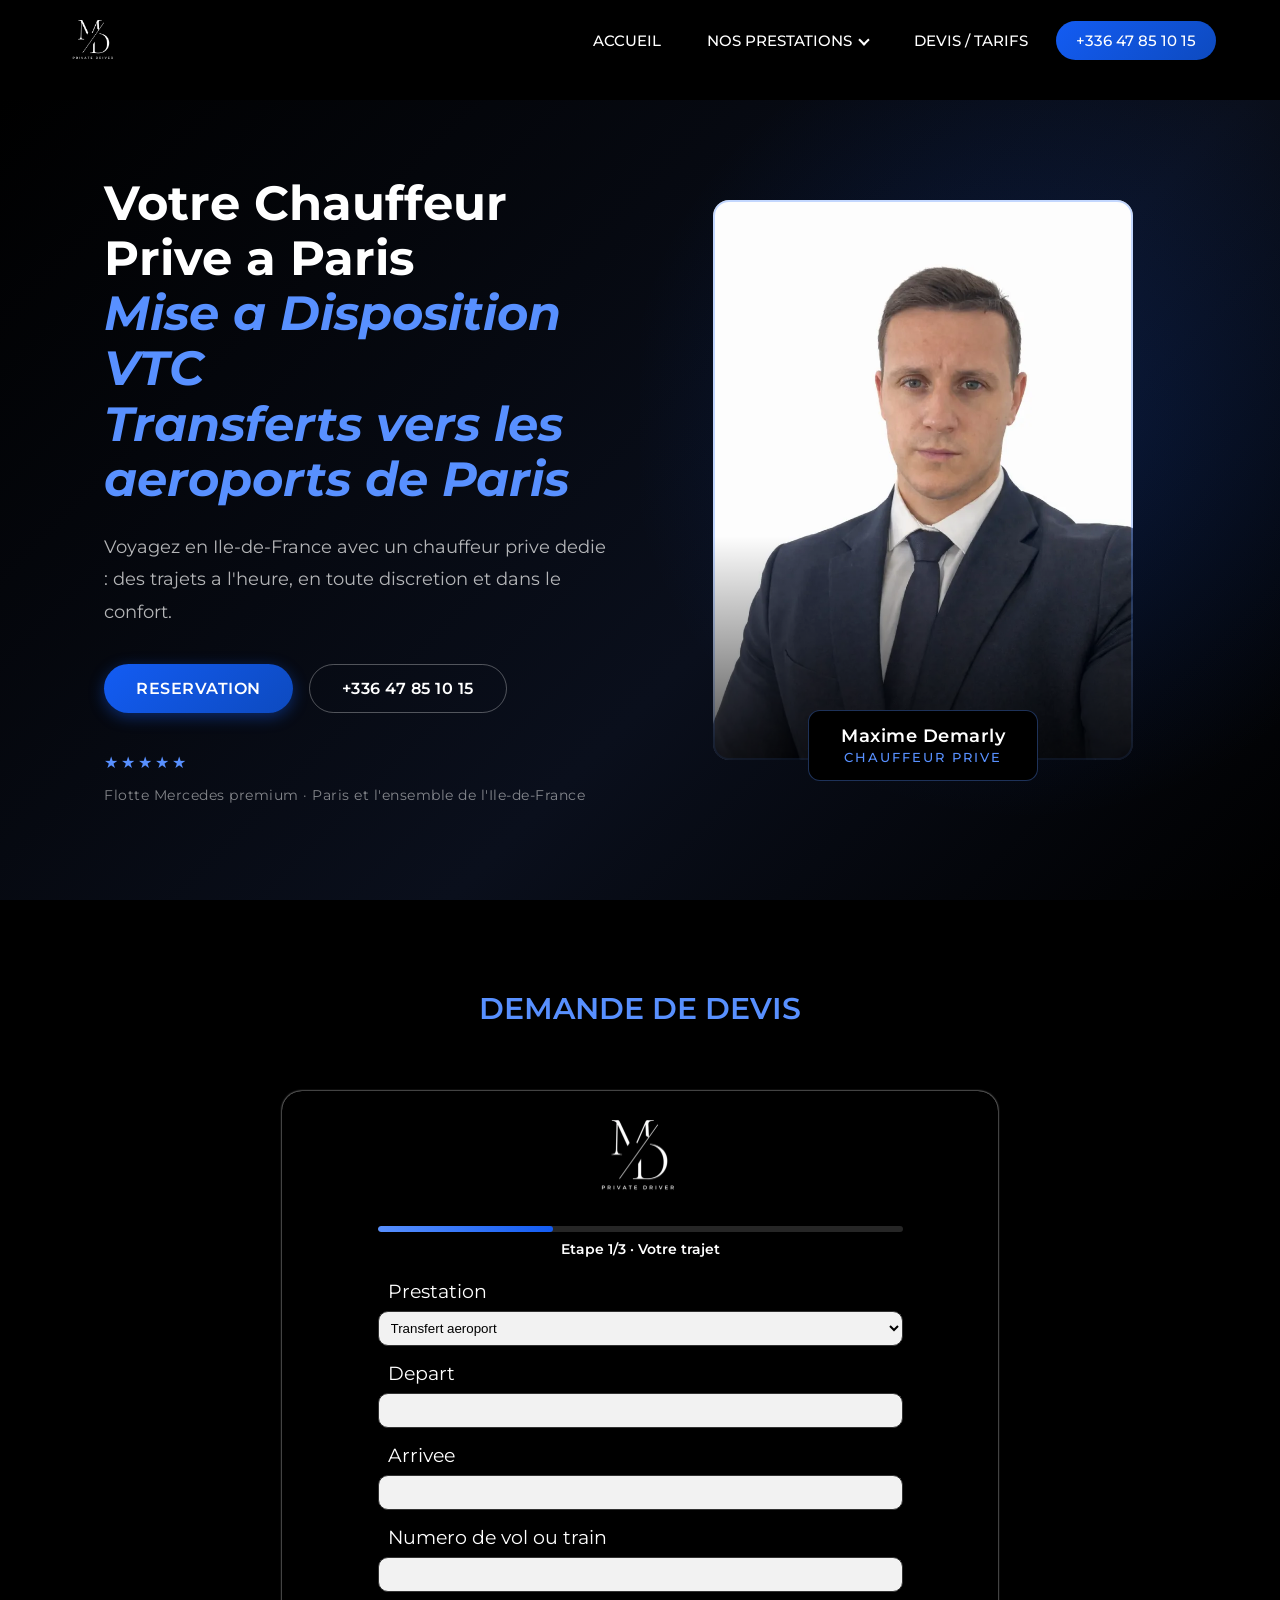
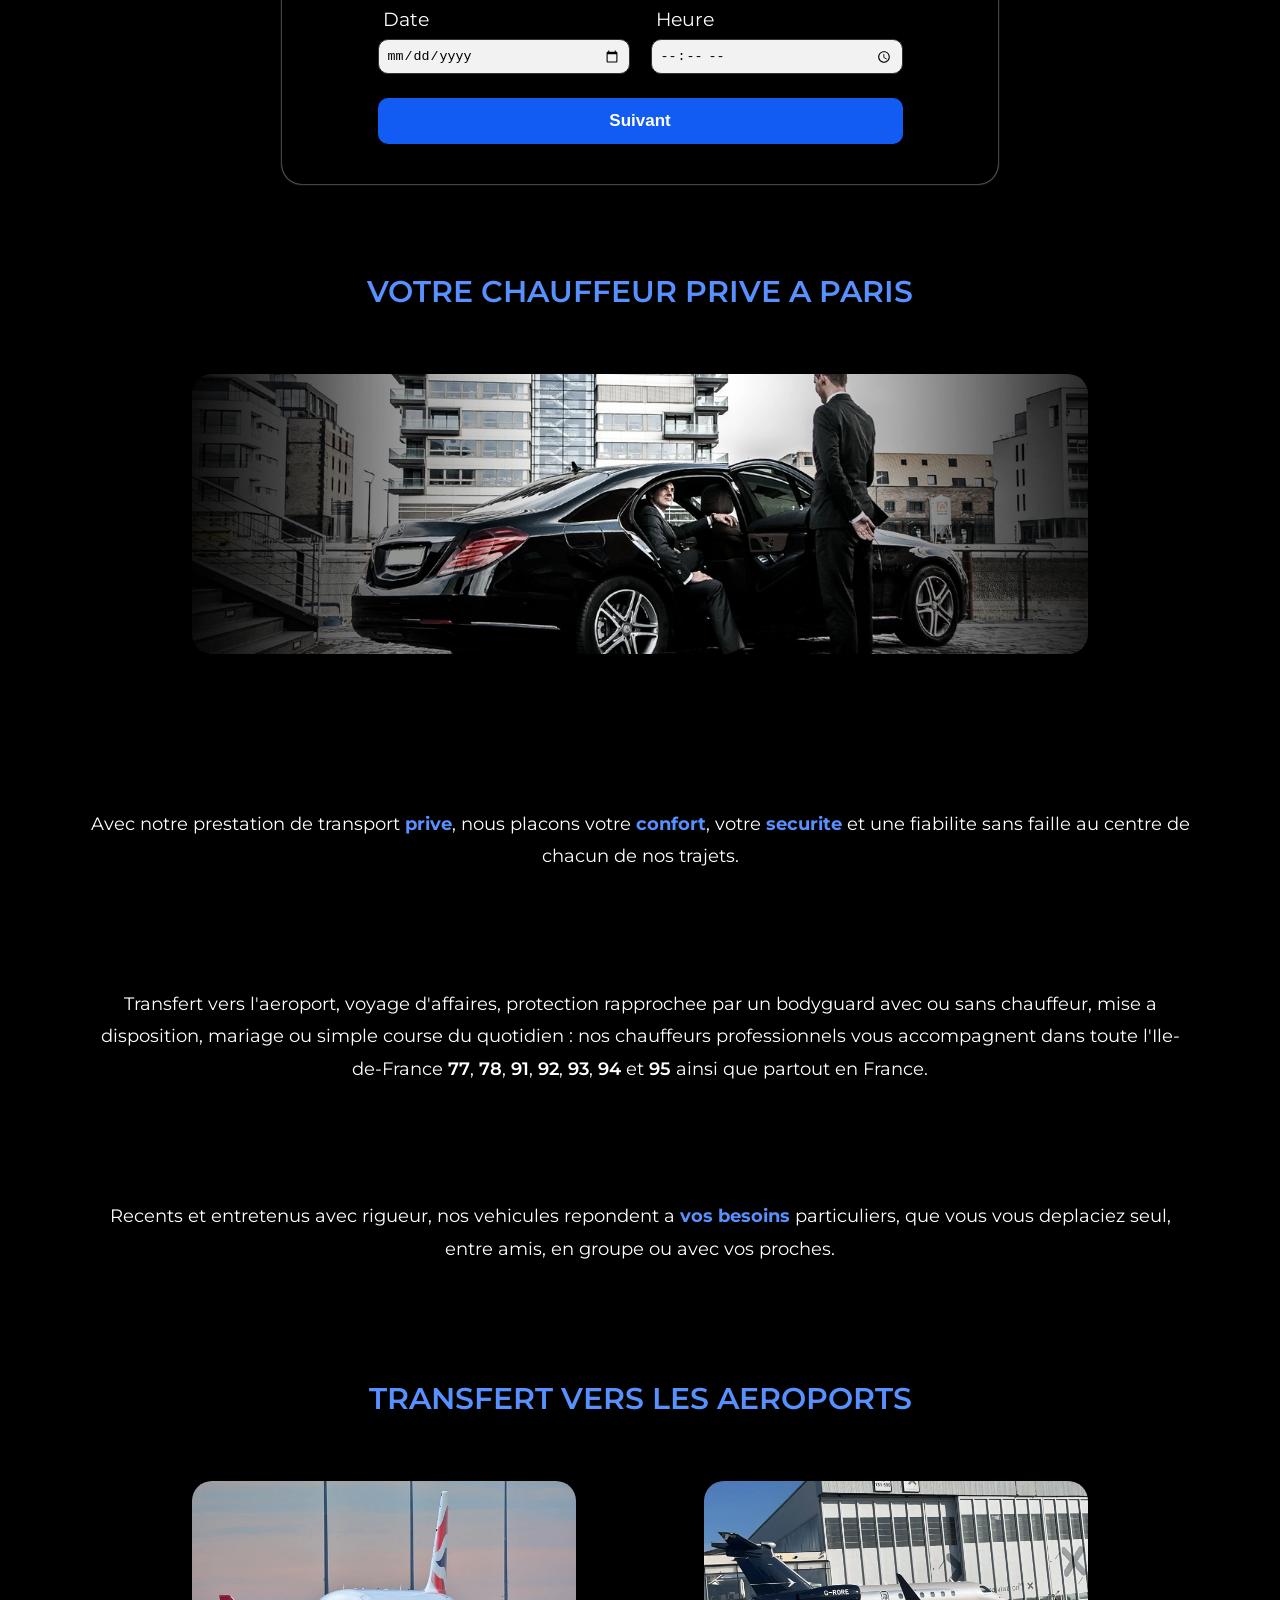
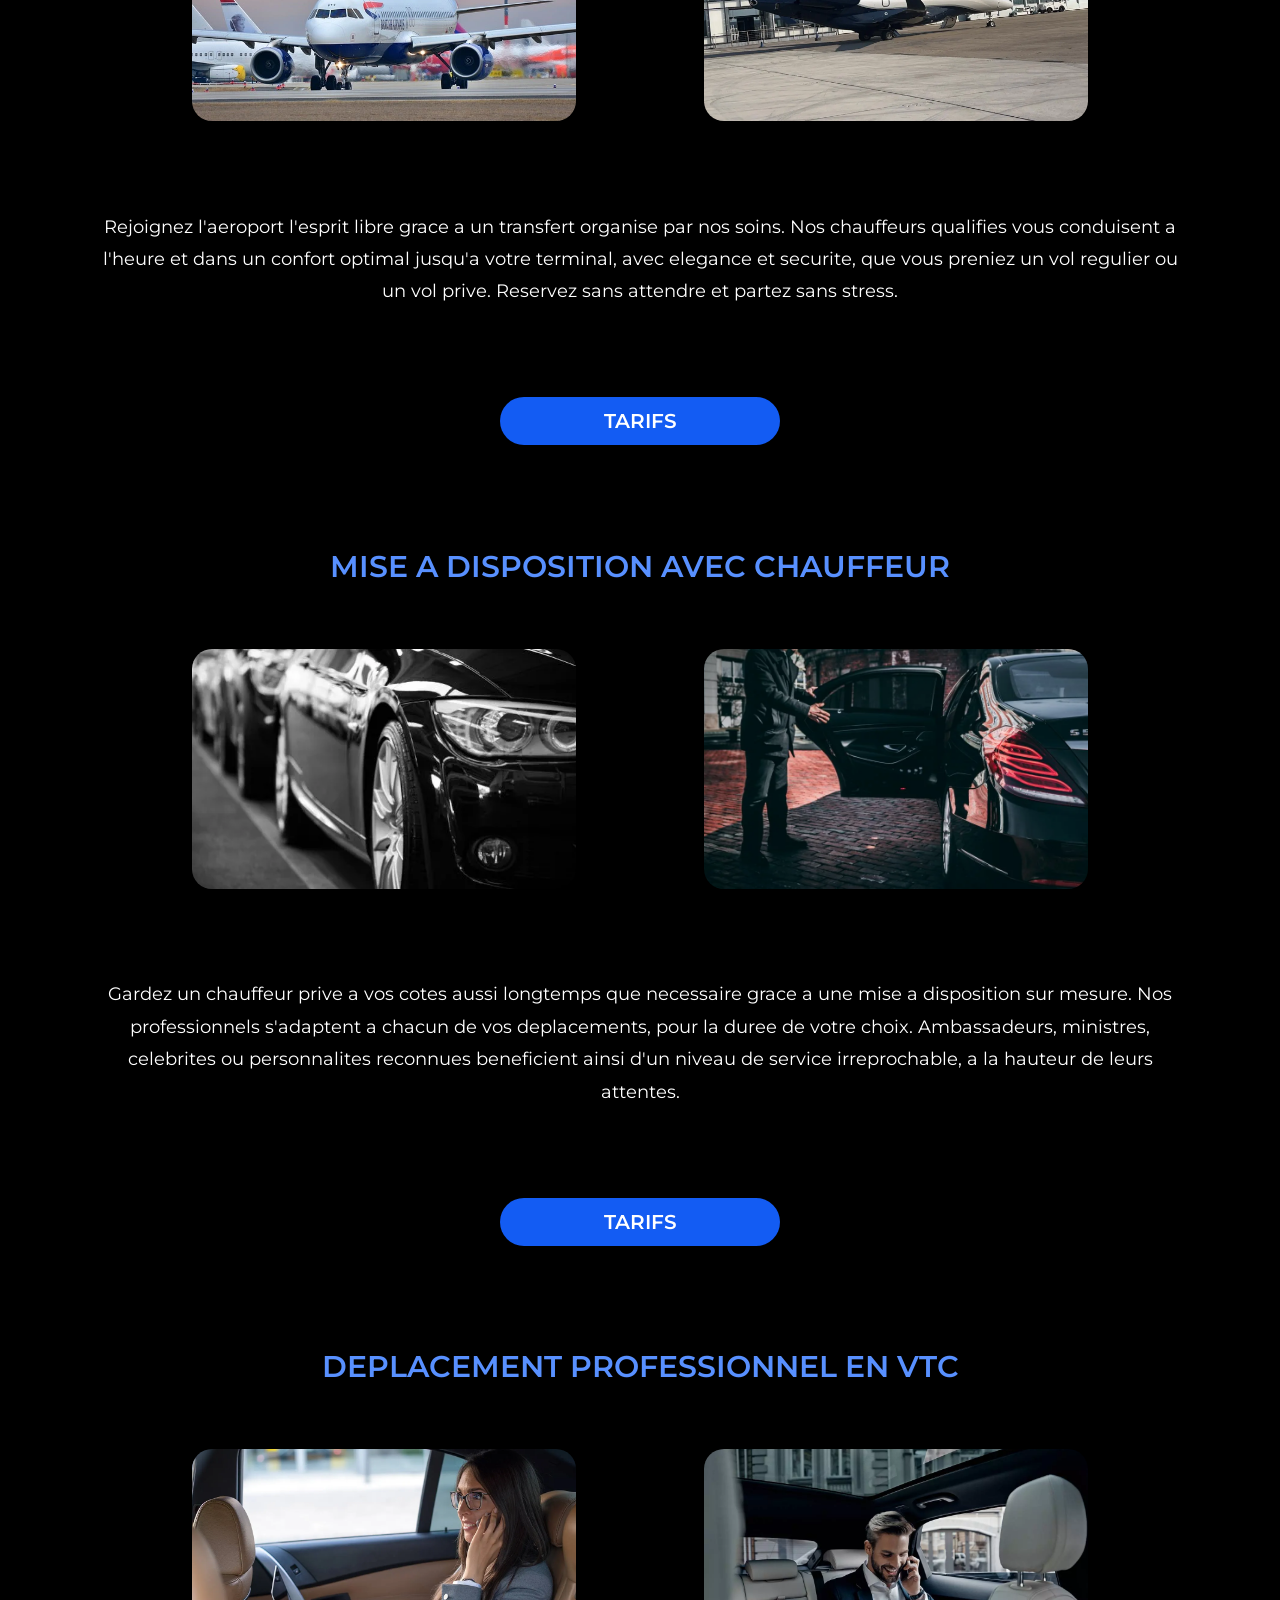
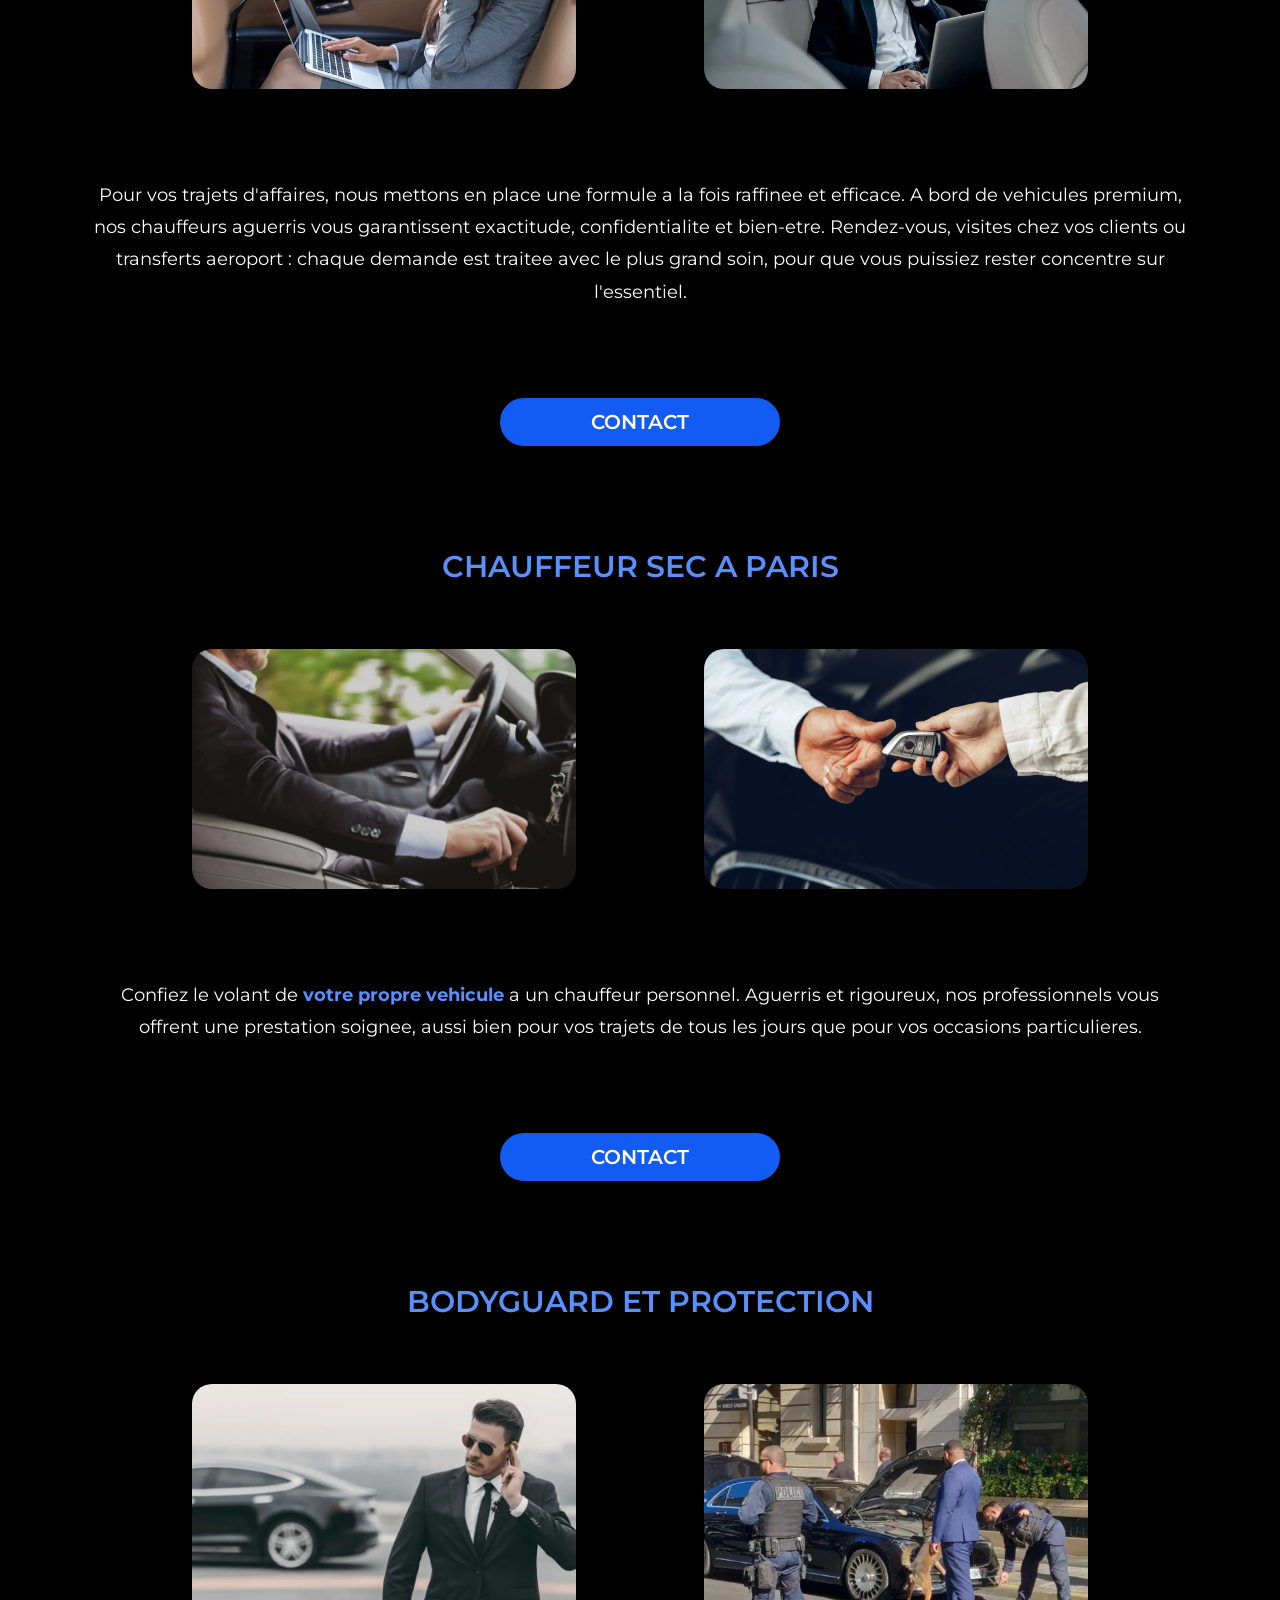
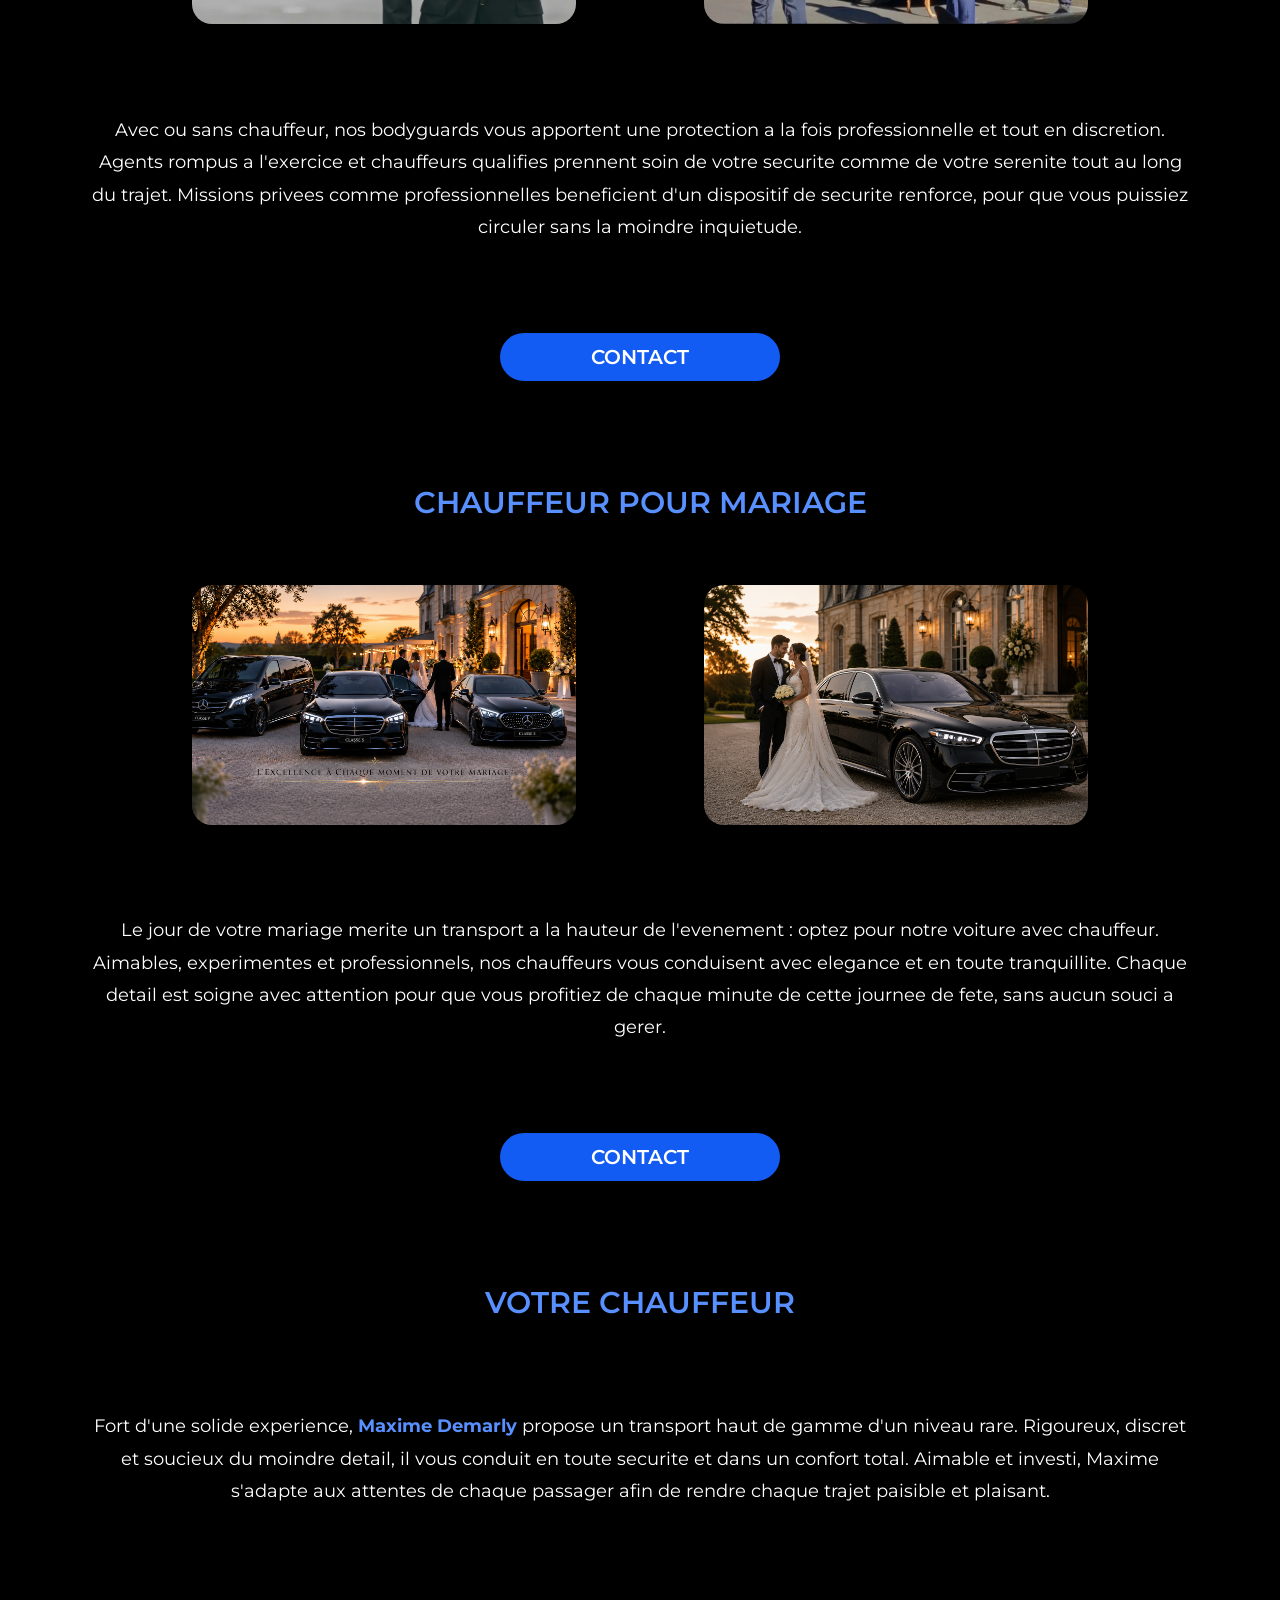
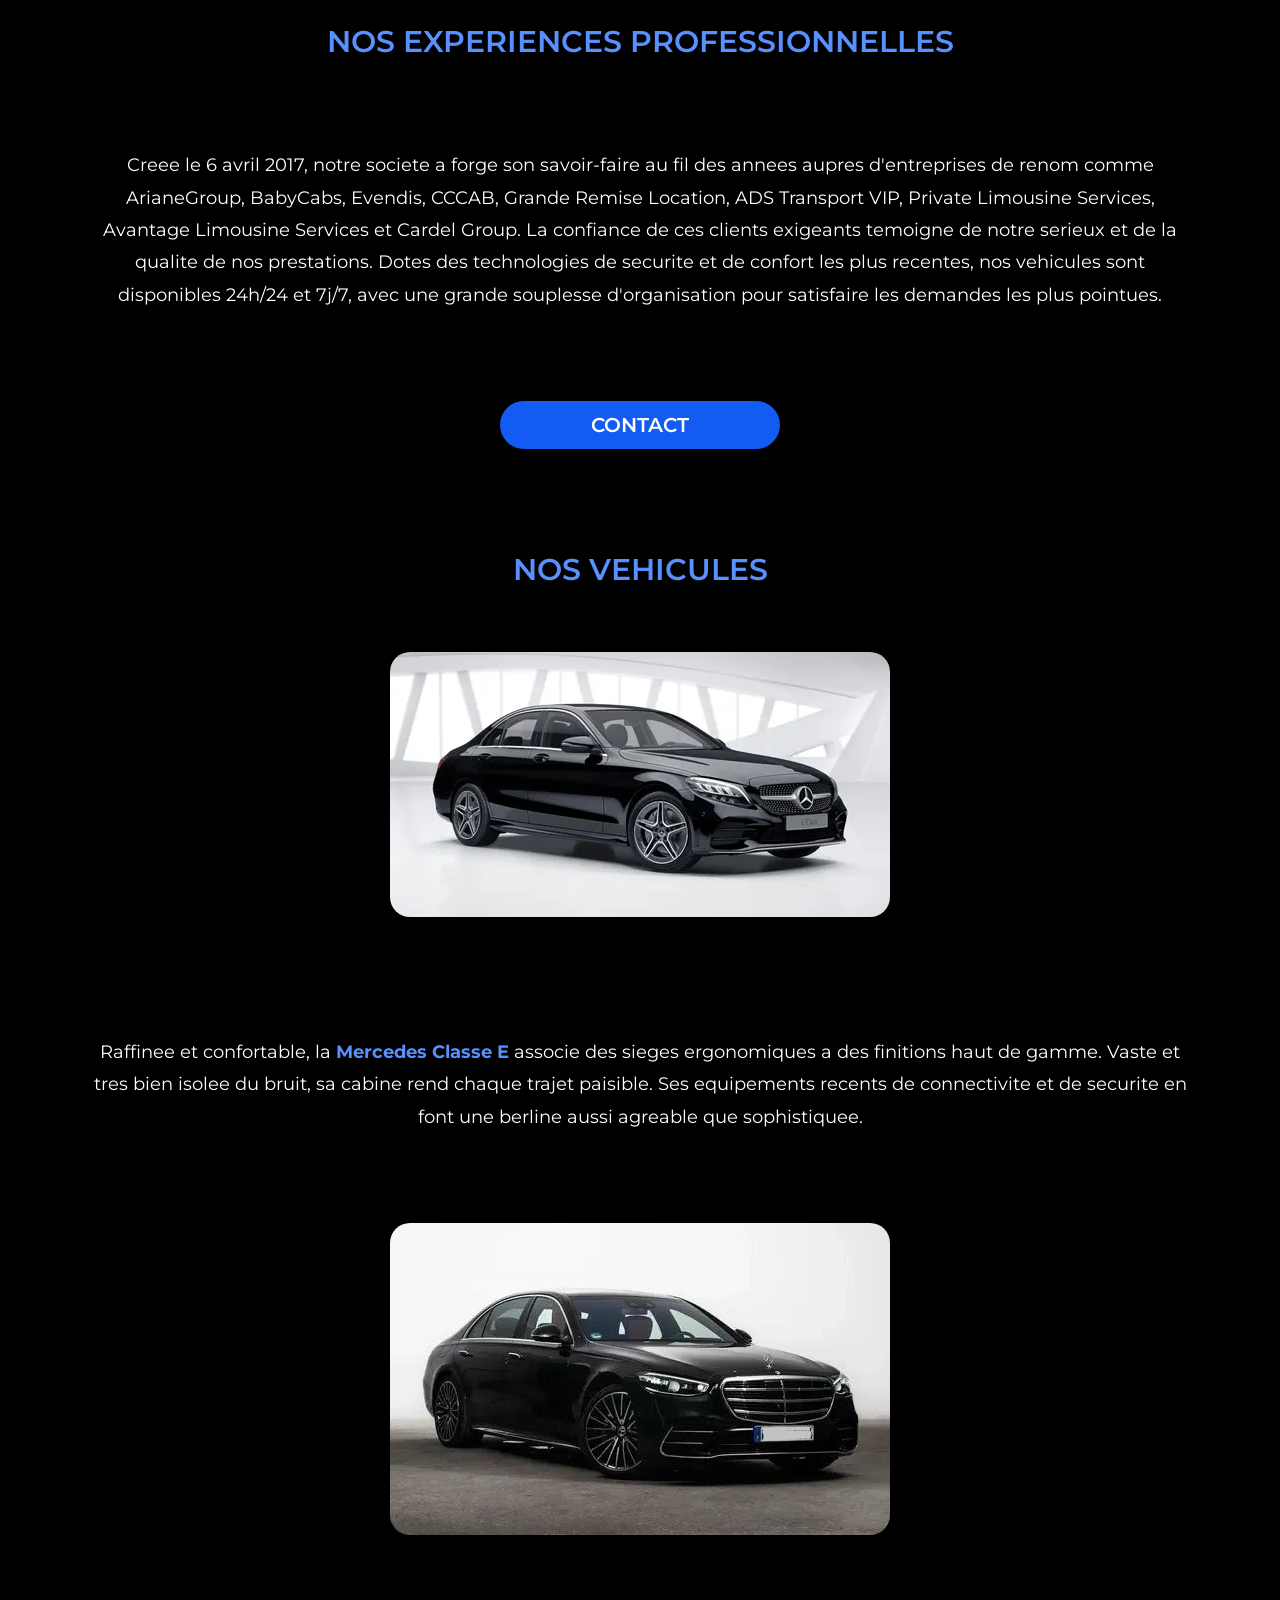
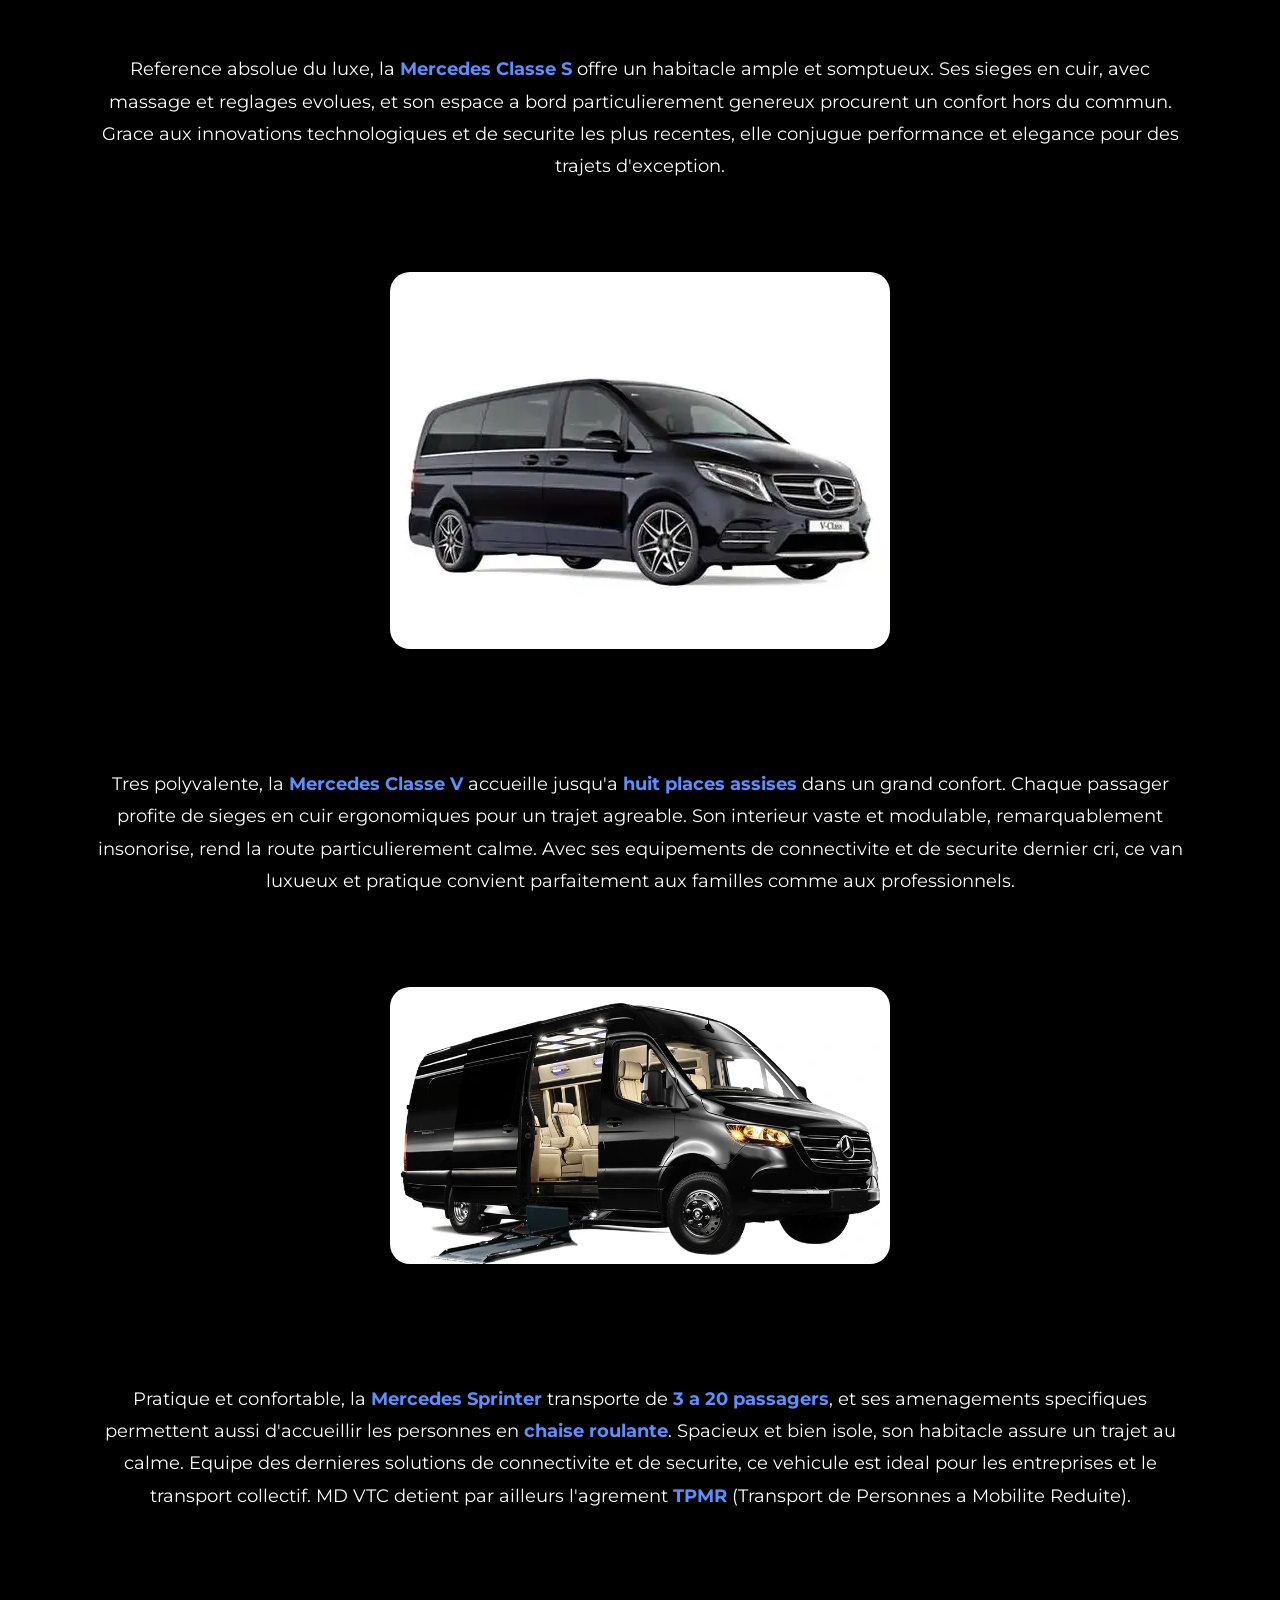
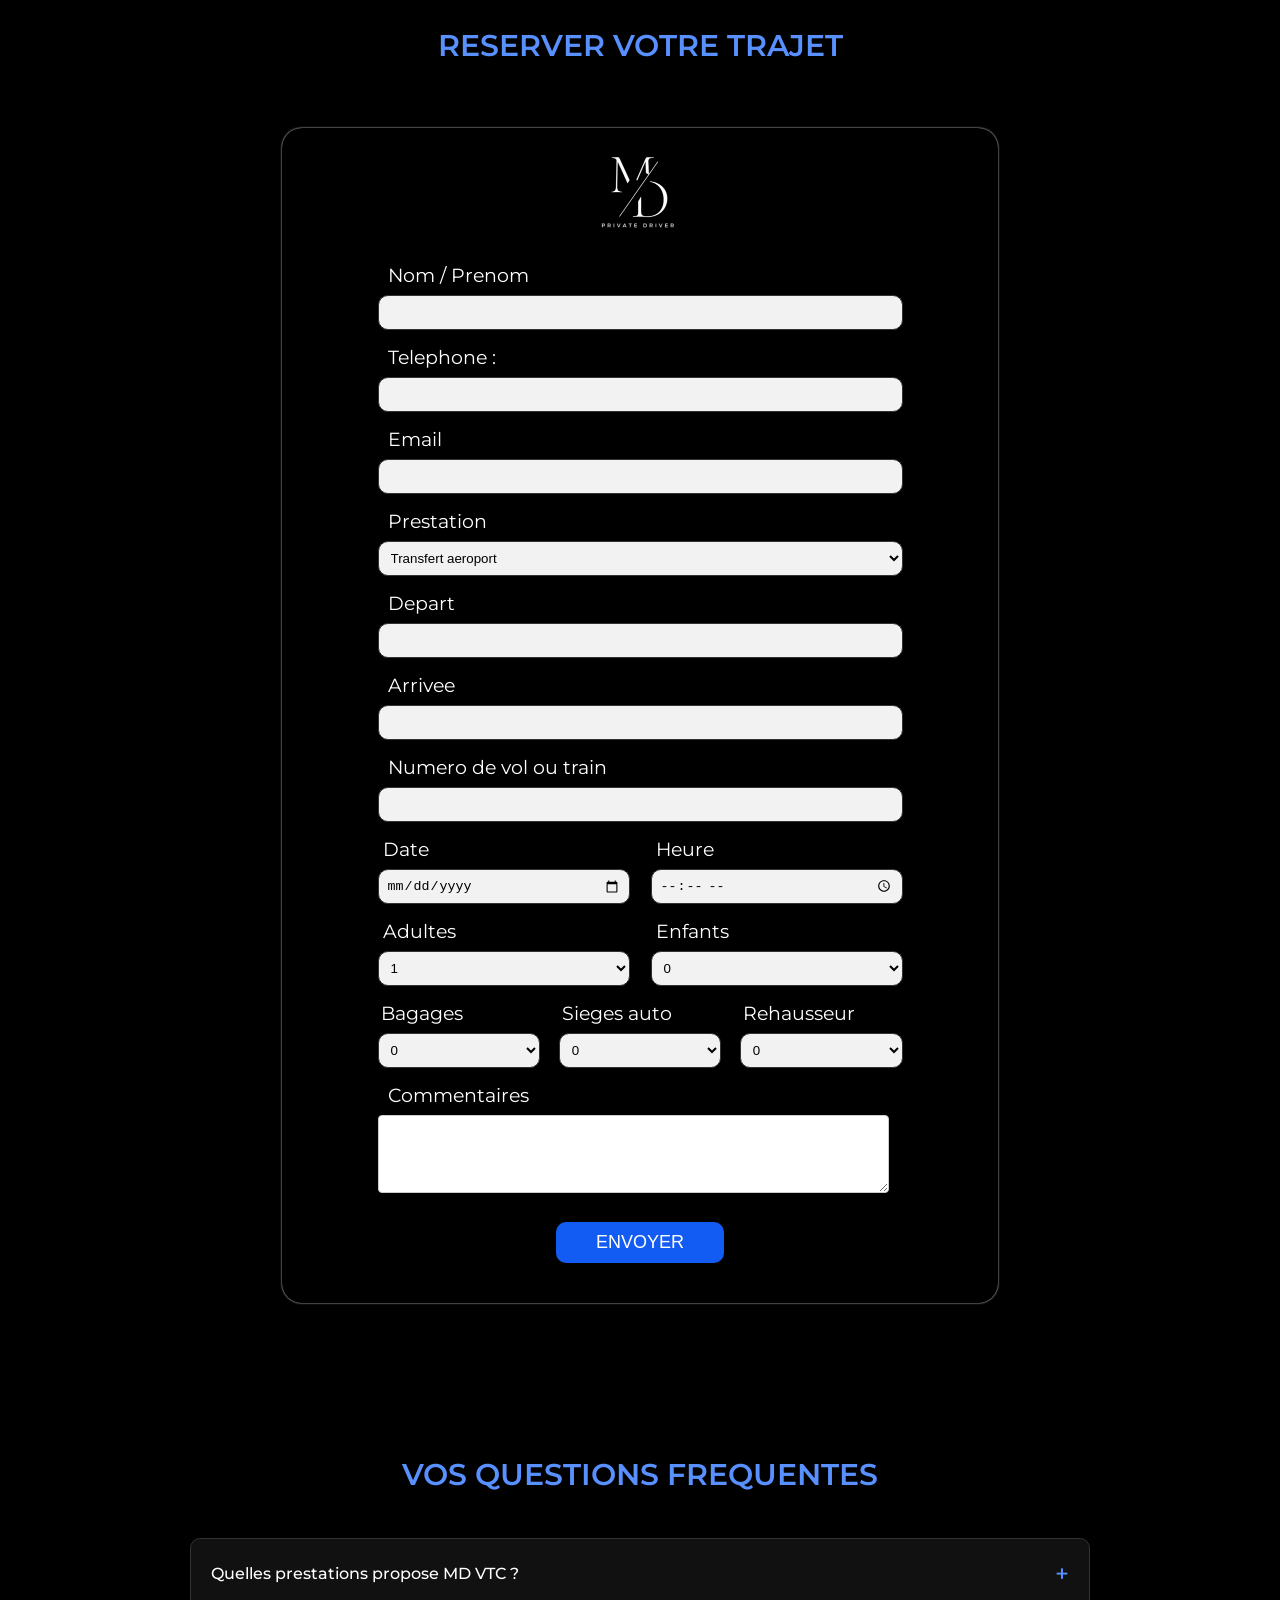
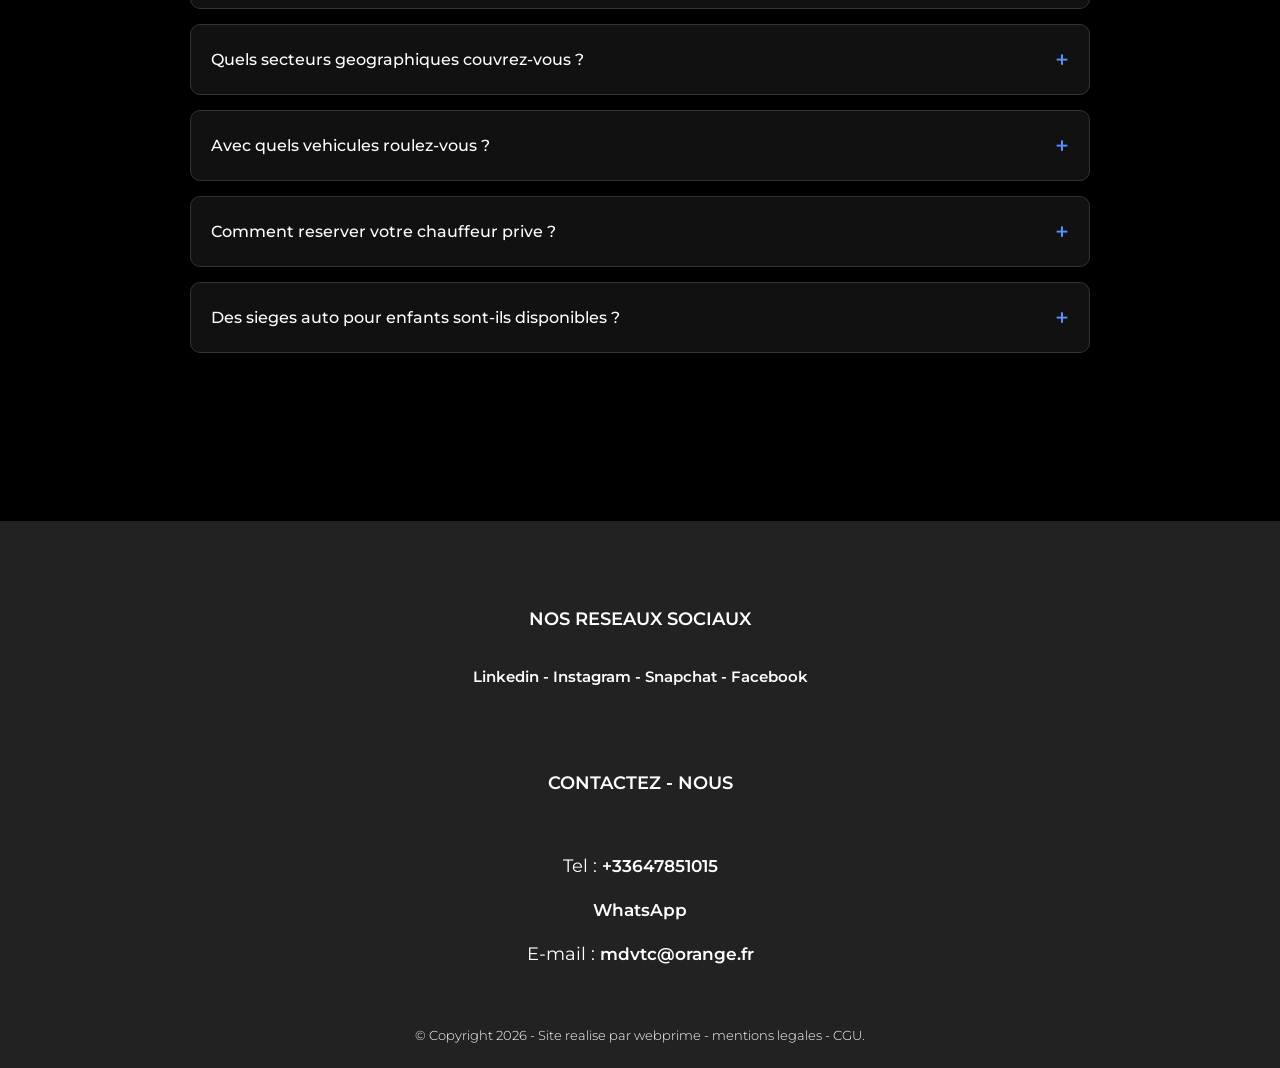
==== commit 3f3ea130: "Reformulation des contenus pour eviter le contenu duplique avec chauffeur-prive-paris-idf.fr Co-Auth" ====
--- a/index.html
+++ b/index.html
@@ -7,9 +7,9 @@
     <meta name="robots" content="index, follow">
     <link rel="canonical" href="https://mdvtc-paris.com/" />
     <meta name="description"
-        content="Reservez votre chauffeur prive avec md vtc pour des deplacements impeccables. Profitez d'un service fiable, ponctuel et luxueux. Experts du transport prive, nos chauffeurs vous assurent une experience securisee. Reservez des maintenant pour des trajets en toute serenite.">
+        content="MD VTC, chauffeur prive a Paris et en Ile-de-France : transferts aeroport, mise a disposition et trajets VTC haut de gamme, ponctuels et securises. Devis rapide.">
     <link href="style.css" rel="stylesheet">
-    <title>Chauffeur Prive Paris - Mise a Disposition - Transfert aeroport Paris</title>
+    <title>Chauffeur Prive a Paris, VTC Mise a Disposition et Aeroports</title>
     <link rel="icon" type="image/x-icon" href="./favicon.ico">
     <link rel="apple-touch-icon" type="image/png" sizes="96x96" href="./logo/apple-icon-96x96.png">
     <link rel="icon" type="image/png" sizes="32x32" href="./logo/android-icon-32x32.png">
@@ -22,7 +22,7 @@
     "@context": "https://schema.org",
     "@type": "LimousineService",
     "name": "MD VTC",
-    "description": "Reservez votre chauffeur prive avec md vtc pour des deplacements impeccables. Profitez d'un service fiable, ponctuel et luxueux. Experts du transport prive, nos chauffeurs vous assurent une experience securisee. Reservez des maintenant pour des trajets en toute serenite.",
+    "description": "MD VTC met a votre disposition un chauffeur prive pour des trajets soignes a Paris et en Ile-de-France. Ponctualite, fiabilite et confort haut de gamme : nos chauffeurs, specialistes du transport de personnes, veillent a votre securite. Demandez votre reservation et voyagez l'esprit tranquille.",
     "url": "https://mdvtc-paris.com",
     "telephone": "+33647851015",
     "address": {
@@ -139,42 +139,42 @@
         "mainEntity": [
             {
                 "@type": "Question",
-                "name": "Quels services proposez-vous ?",
+                "name": "Quelles prestations propose MD VTC ?",
                 "acceptedAnswer": {
                     "@type": "Answer",
-                    "text": "MD VTC propose une gamme complete de services : transferts aeroport (Orly, CDG, Beauvais), mise a disposition de vehicule avec chauffeur, deplacements professionnels, location de voiture avec chauffeur pour mariage, service de chauffeur sec (pour conduire votre propre vehicule) et service de garde du corps."
+                    "text": "Notre offre couvre l'ensemble de vos besoins de transport : transferts vers les aeroports (Orly, CDG, Beauvais), vehicule avec chauffeur mis a disposition, trajets d'affaires, voiture avec chauffeur pour votre mariage, chauffeur sec qui prend le volant de votre propre vehicule, ainsi qu'un service de garde du corps."
                 }
             },
             {
                 "@type": "Question",
-                "name": "Dans quelles zones intervenez-vous ?",
+                "name": "Quels secteurs geographiques couvrez-vous ?",
                 "acceptedAnswer": {
                     "@type": "Answer",
-                    "text": "Nous intervenons dans toute l'Ile-de-France : Paris (75), Seine-et-Marne (77), Yvelines (78), Essonne (91), Hauts-de-Seine (92), Seine-Saint-Denis (93), Val-de-Marne (94) et Val-d'Oise (95). Nous effectuons egalement des trajets longue distance dans toute la France."
+                    "text": "Nos chauffeurs se deplacent sur l'ensemble de la region : Paris (75), Seine-et-Marne (77), Yvelines (78), Essonne (91), Hauts-de-Seine (92), Seine-Saint-Denis (93), Val-de-Marne (94) et Val-d'Oise (95). Les longs trajets vers n'importe quelle destination en France sont aussi assures."
                 }
             },
             {
                 "@type": "Question",
-                "name": "Quels types de vehicules proposez-vous ?",
+                "name": "Avec quels vehicules roulez-vous ?",
                 "acceptedAnswer": {
                     "@type": "Answer",
-                    "text": "Notre flotte comprend des vehicules Mercedes haut de gamme : Classe E (berline elegante), Classe S (luxe premium), Classe V (jusqu'a 8 passagers) et Sprinter (3 a 20 passagers, accessible PMR). Tous nos vehicules sont parfaitement entretenus et equipes pour votre confort."
+                    "text": "Nous roulons en Mercedes haut de gamme : la Classe E (berline raffinee), la Classe S (luxe premium), la Classe V (jusqu'a 8 passagers) et le Sprinter (de 3 a 20 passagers, accessible PMR). Chaque vehicule est entretenu avec soin et equipe pour vous offrir un confort optimal."
                 }
             },
             {
                 "@type": "Question",
-                "name": "Comment reserver un chauffeur prive ?",
+                "name": "Comment reserver votre chauffeur prive ?",
                 "acceptedAnswer": {
                     "@type": "Answer",
-                    "text": "Vous pouvez reserver via notre formulaire en ligne sur cette page, par telephone au +33 6 47 85 10 15, par WhatsApp ou par email a mdvtc@orange.fr. Nous vous recontactons dans les plus brefs delais pour confirmer votre reservation."
+                    "text": "Plusieurs options s'offrent a vous : le formulaire en ligne present sur cette page, un appel au +33 6 47 85 10 15, un message WhatsApp ou un email a mdvtc@orange.fr. Nous revenons vers vous tres rapidement afin de valider votre reservation."
                 }
             },
             {
                 "@type": "Question",
-                "name": "Proposez-vous des sieges auto pour enfants ?",
+                "name": "Des sieges auto pour enfants sont-ils disponibles ?",
                 "acceptedAnswer": {
                     "@type": "Answer",
-                    "text": "Oui, nous mettons gratuitement a disposition des sieges bebes et des rehausseurs pour vos enfants. Il suffit de le preciser lors de votre reservation pour que nous preparions le vehicule en consequence."
+                    "text": "Oui, sieges bebes et rehausseurs sont fournis sans aucun frais pour vos enfants. Signalez-le simplement au moment de reserver et nous equiperons le vehicule en fonction de vos besoins."
                 }
             }
         ]
@@ -227,13 +227,13 @@
             <div class="hero-split">
                 <div class="hero-left">
                     <h1>
-                        <span class="hero-line">Chauffeur Prive Paris</span>
-                        <span class="hero-line blue">Mise a Disposition</span>
-                        <span class="hero-line blue">Transfert aeroport Paris</span>
+                        <span class="hero-line">Votre Chauffeur Prive a Paris</span>
+                        <span class="hero-line blue">Mise a Disposition VTC</span>
+                        <span class="hero-line blue">Transferts vers les aeroports de Paris</span>
                     </h1>
                     <p class="hero-text">
-                        Un chauffeur prive a votre service pour des deplacements
-                        ponctuels, discrets et confortables en Ile-de-France.
+                        Voyagez en Ile-de-France avec un chauffeur prive dedie :
+                        des trajets a l'heure, en toute discretion et dans le confort.
                     </p>
                     <div class="hero-buttons">
                         <a class="hero-btn hero-btn-blue" href="tarif-chauffeur-prive.html" title="chauffeur prive">RESERVATION</a>
@@ -241,12 +241,12 @@
                     </div>
                     <div class="hero-trust">
                         <span class="hero-trust-stars">&#9733;&#9733;&#9733;&#9733;&#9733;</span>
-                        <span class="hero-trust-text">Mercedes haut de gamme &middot; Paris et toute l'Ile-de-France</span>
+                        <span class="hero-trust-text">Flotte Mercedes premium &middot; Paris et l'ensemble de l'Ile-de-France</span>
                     </div>
                 </div>
                 <div class="hero-right">
                     <div class="hero-portrait">
-                        <img src="chauffeur-prive-paris-maxime-demarly.webp" alt="chauffeur prive paris Maxime Demarly" title="chauffeur prive paris" width="800" height="1200" fetchpriority="high">
+                        <img src="chauffeur-prive-paris-maxime-demarly.webp" alt="Maxime Demarly, chauffeur prive a Paris" title="votre chauffeur prive a Paris" width="800" height="1200" fetchpriority="high">
                         <div class="hero-portrait-border"></div>
                     </div>
                     <div class="hero-portrait-badge">
@@ -256,10 +256,10 @@
                 </div>
             </div>
         </section>
-        <h2>DEVIS</h2>
+        <h2>DEMANDE DE DEVIS</h2>
         <div class="form-container">
             <div class="image-container">
-                <img src="./logo/img-form.webp" alt="md vtc Chauffeur prive Paris" title="md vtc" loading="lazy" decoding="async">
+                <img src="./logo/img-form.webp" alt="devis chauffeur prive Paris md vtc" title="devis md vtc" loading="lazy" decoding="async">
             </div>
             <form id="contactForm" action="https://webprime.app/webhook/contact/272e326a45cd4bac546192db1418b56149a9d7c18271dc7a4506eafcfe8ab524" method="POST" onsubmit="return sendBoth(event)">
                 <div class="hp-wrap">
@@ -386,313 +386,262 @@
             </div>
         </div>
         <section>
-            <h2>CHAUFFEUR PRIVE PARIS</h2>
+            <h2>VOTRE CHAUFFEUR PRIVE A PARIS</h2>
             <div class="service-prive">
-                <img src="chauffeur-prive.webp" alt="vtc paris" title="chauffeur prive" loading="lazy" decoding="async">
+                <img src="chauffeur-prive.webp" alt="chauffeur prive vtc paris" title="chauffeur prive a Paris" loading="lazy" decoding="async">
             </div>
             <div class="texte1">
                 <p>
-                    Decouvrez l'excellence de notre service <strong>prive</strong>, ou le <strong>confort</strong>, la
-                    <strong>securite</strong>, et la
-                    fiabilite sont au coeur de notre engagement envers vous.
+                    Avec notre prestation de transport <strong>prive</strong>, nous placons votre <strong>confort</strong>,
+                    votre <strong>securite</strong> et une fiabilite sans faille au centre de chacun de nos trajets.
                 </p>
                 <p>
-                    Pour un transfert aeroport, un deplacement professionnel, un bodyguard avec ou sans chauffeur, une
-                    mise
-                    a
-                    disposition, un
-                    mariage ou un trajet du quotidien, notre equipe de chauffeurs professionnels est a votre service
-                    partout en Ile-de-France <a href="tarif-chauffeur-prive.html">77</a>, <a href="chauffeur-prive-78.html">78</a>, <a href="tarif-chauffeur-prive.html">91</a>, <a href="tarif-chauffeur-prive.html">92</a>, <a href="chauffeur-prive-93.html">93</a>, <a href="tarif-chauffeur-prive.html">94</a> et <a href="chauffeur-prive-95.html">95</a> et dans toute la France.
+                    Transfert vers l'aeroport, voyage d'affaires, protection rapprochee par un bodyguard avec ou sans
+                    chauffeur, mise a disposition, mariage ou simple course du quotidien : nos chauffeurs professionnels
+                    vous accompagnent dans toute l'Ile-de-France <a href="tarif-chauffeur-prive.html">77</a>, <a href="chauffeur-prive-78.html">78</a>, <a href="tarif-chauffeur-prive.html">91</a>, <a href="tarif-chauffeur-prive.html">92</a>, <a href="chauffeur-prive-93.html">93</a>, <a href="tarif-chauffeur-prive.html">94</a> et <a href="chauffeur-prive-95.html">95</a> ainsi que partout en France.
                 </p>
                 <p>
-                    Nos vehicules
-                    modernes et bien
-                    entretenus sont adaptes a tous <strong>vos besoins</strong> specifiques, que vous voyagez en solo,
-                    en
-                    groupe, ou en famille.
+                    Recents et entretenus avec rigueur, nos vehicules repondent a <strong>vos besoins</strong>
+                    particuliers, que vous vous deplaciez seul, entre amis, en groupe ou avec vos proches.
                 </p>
             </div>
         </section>
         <section>
-            <h2>TRANSFERT AEROPORT</h2>
+            <h2>TRANSFERT VERS LES AEROPORTS</h2>
             <div class="services-pc">
-                <img src="aeroport-orly.webp" alt="navette aeroport" title="transfert aeroport" loading="lazy"
+                <img src="aeroport-orly.webp" alt="navette vers l'aeroport" title="transfert aeroport Paris" loading="lazy"
                     decoding="async">
-                <img src="avion-prive.webp" alt="aeroport paris" title="transfert aeroport" loading="lazy"
+                <img src="avion-prive.webp" alt="aeroports de paris" title="transfert vers l'aeroport" loading="lazy"
                     decoding="async">
             </div>
             <div class="services-mob">
-                <img src="aeroport-orly.webp" alt="navette orly paris" title="transfert aeroport" loading="lazy"
+                <img src="aeroport-orly.webp" alt="navette aeroport orly" title="transfert aeroport Paris" loading="lazy"
                     decoding="async">
             </div>
             <div class="texte1">
-                <p> Choisissez un transfert vers l'aeroport en toute serenite. Nos chauffeurs professionnels
-                    garantissent
-                    des
-                    trajets ponctuels et confortables. Profitez d'un voyage elegant et securise vers votre terminal, que
-                    ce
-                    soit
-                    pour des vols commerciaux ou prives. Reservez des maintenant pour un depart sans tracas. </p>
+                <p> Rejoignez l'aeroport l'esprit libre grace a un transfert organise par nos soins. Nos chauffeurs
+                    qualifies vous conduisent a l'heure et dans un confort optimal jusqu'a votre terminal, avec
+                    elegance et securite, que vous preniez un vol regulier ou un vol prive. Reservez sans attendre
+                    et partez sans stress. </p>
             </div>
             <a class="bouton-3" href="tarif-chauffeur-prive.html" title="reserver transfert aeroport">TARIFS</a>
         </section>
         <section>
-            <h2>MISE A DISPOSITION</h2>
+            <h2>MISE A DISPOSITION AVEC CHAUFFEUR</h2>
             <div class="services-pc">
-                <img src="mise-a-disposition-chauffeur-voiture.webp" alt="mise a disposition vtc"
-                    title="mise a disposition" loading="lazy" decoding="async">
-                <img src="service-chauffeur.webp" alt="mise a disposition chauffeur"
-                    title="chauffeur prive mise a disposition" loading="lazy" decoding="async">
+                <img src="mise-a-disposition-chauffeur-voiture.webp" alt="vtc en mise a disposition"
+                    title="mise a disposition avec chauffeur" loading="lazy" decoding="async">
+                <img src="service-chauffeur.webp" alt="chauffeur en mise a disposition"
+                    title="mise a disposition chauffeur prive" loading="lazy" decoding="async">
             </div>
             <div class="services-mob">
-                <img src="service-chauffeur.webp" alt="mise a disposition vtc" title="vtc mise a disposition"
+                <img src="service-chauffeur.webp" alt="vtc en mise a disposition" title="mise a disposition vtc"
                     loading="lazy" decoding="async">
             </div>
             <div class="texte1">
-                <p> Profitez d'une mise a disposition personnalisee avec notre service de chauffeur prive. Nos
-                    chauffeurs
-                    professionnels sont a votre service pour repondre a tous vos besoins de deplacement, a la duree qui
-                    vous
-                    convient. Nous garantissons des prestations de haute qualite, adaptees aux exigences des
-                    ambassadeurs,
-                    ministres, celebrites et autres personnalites de renom. </p>
+                <p> Gardez un chauffeur prive a vos cotes aussi longtemps que necessaire grace a une mise a
+                    disposition sur mesure. Nos professionnels s'adaptent a chacun de vos deplacements, pour la duree
+                    de votre choix. Ambassadeurs, ministres, celebrites ou personnalites reconnues beneficient ainsi
+                    d'un niveau de service irreprochable, a la hauteur de leurs attentes. </p>
             </div>
             <a class="bouton-3" href="tarif-chauffeur-prive.html" title="tarif mise a disposition vtc">TARIFS</a>
         </section>
         <section>
-            <h2>DEPLACEMENT PROFESSIONNEL</h2>
+            <h2>DEPLACEMENT PROFESSIONNEL EN VTC</h2>
             <div class="services-pc">
-                <img src="deplacement-pro.webp" alt="location vtc pas cher" title="deplacements professionnels"
+                <img src="deplacement-pro.webp" alt="location vtc prix doux" title="deplacement professionnel"
                     loading="lazy" decoding="async">
-                <img src="deplacement-prof.webp" alt="vtc pas cher" title="deplacements professionnels" loading="lazy"
+                <img src="deplacement-prof.webp" alt="vtc a petit prix" title="trajets professionnels" loading="lazy"
                     decoding="async">
             </div>
             <div class="services-mob">
-                <img src="deplacement-prof.webp" alt="uber orly paris" title="deplacements professionnels"
+                <img src="deplacement-prof.webp" alt="vtc orly paris" title="deplacement professionnel"
                     loading="lazy" decoding="async">
             </div>
             <div class="texte1">
-                <p> Nous proposons une solution elegante et efficace pour vos deplacements professionnels. Nos
-                    chauffeurs
-                    experimentes assurent ponctualite, discretion et confort a bord de vehicules haut de gamme. Que ce
-                    soit
-                    pour
-                    des reunions, des visites clients ou des transferts vers l'aeroport, nous repondons a toutes vos
-                    exigences
-                    avec excellence, vous permettant de vous concentrer sur ce qui compte vraiment. </p>
+                <p> Pour vos trajets d'affaires, nous mettons en place une formule a la fois raffinee et efficace.
+                    A bord de vehicules premium, nos chauffeurs aguerris vous garantissent exactitude, confidentialite
+                    et bien-etre. Rendez-vous, visites chez vos clients ou transferts aeroport : chaque demande est
+                    traitee avec le plus grand soin, pour que vous puissiez rester concentre sur l'essentiel. </p>
             </div>
             <a class="bouton-3" href="tel:+33647851015" title="reserver vtc">CONTACT</a>
         </section>
         <section>
-            <h2>CHAUFFEUR SEC</h2>
+            <h2>CHAUFFEUR SEC A PARIS</h2>
             <div class="services-pc">
-                <img src="chauffeur-sans-vehicule.webp" alt="location voiture mariage pas cher"
-                    title="location voiture mariage avec chauffeur" loading="lazy" decoding="async">
-                <img src="chauffeur-sans-voiture.webp" alt="location voiture mariage tarif"
-                    title="location voiture de luxe mariage" loading="lazy" decoding="async">
+                <img src="chauffeur-sans-vehicule.webp" alt="chauffeur sec sans vehicule"
+                    title="chauffeur sec paris" loading="lazy" decoding="async">
+                <img src="chauffeur-sans-voiture.webp" alt="chauffeur sans voiture"
+                    title="location chauffeur sans voiture" loading="lazy" decoding="async">
             </div>
             <div class="services-mob">
-                <img src="chauffeur-sans-voiture.webp" alt="location voiture avec chauffeur mariage"
-                    title="location de voiture de mariage avec chauffeur" loading="lazy" decoding="async">
+                <img src="chauffeur-sans-voiture.webp" alt="chauffeur sec pour votre vehicule"
+                    title="chauffeur sans voiture paris" loading="lazy" decoding="async">
             </div>
             <div class="texte1">
-                <p>Decouvrez nos services de chauffeur personnel pour conduire <strong>votre propre vehicule</strong>.
-                    Nos
-                    chauffeurs sont experimentes et professionnels, assurant un service de qualite
-                    pour vos deplacements quotidiens ou evenements speciaux.</p>
+                <p>Confiez le volant de <strong>votre propre vehicule</strong> a un chauffeur personnel. Aguerris et
+                    rigoureux, nos professionnels vous offrent une prestation soignee, aussi bien pour vos trajets
+                    de tous les jours que pour vos occasions particulieres.</p>
             </div>
             <a class="bouton-3" href="tel:+33647851015" title="reserver uber">CONTACT</a>
         </section>
         <section>
-            <h2>BODYGUARD</h2>
+            <h2>BODYGUARD ET PROTECTION</h2>
             <div class="services-pc">
-                <img src="bodyguard.webp" alt="vtc paris" title="transfert aeroport" loading="lazy" decoding="async">
-                <img src="bodyguard-chauffeur.webp" alt="deplacement professionnel" title="deplacement professionnel"
+                <img src="bodyguard.webp" alt="bodyguard vtc paris" title="garde du corps paris" loading="lazy" decoding="async">
+                <img src="bodyguard-chauffeur.webp" alt="bodyguard avec chauffeur" title="protection rapprochee"
                     loading="lazy" decoding="async">
             </div>
             <div class="services-mob">
-                <img src="bodyguard.webp" alt="taxi paris gare de lyon" title="transfert aeroport" loading="lazy"
+                <img src="bodyguard.webp" alt="garde du corps avec chauffeur" title="bodyguard paris" loading="lazy"
                     decoding="async">
             </div>
             <div class="texte1">
                 <p>
-                    Nos services de bodyguard, avec ou sans chauffeur, assurent une protection discrete et
-                    professionnelle.
-                    Nos
-                    agents experimentes et chauffeurs qualifies veillent a votre securite et
-                    a votre tranquillite d'esprit lors de vos deplacements. Que ce soit pour des missions privees ou
-                    professionnelles, nous vous offrons une securite renforcee vous permettant
-                    de voyager en toute serenite.
+                    Avec ou sans chauffeur, nos bodyguards vous apportent une protection a la fois professionnelle et
+                    tout en discretion. Agents rompus a l'exercice et chauffeurs qualifies prennent soin de votre
+                    securite comme de votre serenite tout au long du trajet. Missions privees comme professionnelles
+                    beneficient d'un dispositif de securite renforce, pour que vous puissiez circuler sans la moindre
+                    inquietude.
                 </p>
             </div>
             <a class="bouton-3" href="tel:+33647851015" title="garde du corps prix">CONTACT</a>
         </section>
         <section>
-            <h2>CHAUFFEUR MARIAGE</h2>
+            <h2>CHAUFFEUR POUR MARIAGE</h2>
             <div class="services-pc">
-                <img src="chauffeur-mariage-paris.webp" alt="location voiture mariage pas cher"
-                    title="location voiture mariage avec chauffeur" loading="lazy" decoding="async">
-                <img src="chauffeur-pour-mariage.webp" alt="location voiture mariage tarif"
-                    title="location voiture de luxe mariage" loading="lazy" decoding="async">
+                <img src="chauffeur-mariage-paris.webp" alt="voiture de mariage a petit prix"
+                    title="voiture de mariage avec chauffeur" loading="lazy" decoding="async">
+                <img src="chauffeur-pour-mariage.webp" alt="tarif voiture mariage"
+                    title="voiture de luxe pour mariage" loading="lazy" decoding="async">
             </div>
             <div class="services-mob">
-                <img src="chauffeur-pour-mariage.webp" alt="location voiture avec chauffeur mariage"
-                    title="location de voiture de mariage avec chauffeur" loading="lazy" decoding="async">
+                <img src="chauffeur-pour-mariage.webp" alt="chauffeur et voiture pour mariage"
+                    title="voiture avec chauffeur pour mariage" loading="lazy" decoding="async">
             </div>
             <div class="texte1">
-                <p> Faites de votre journee de mariage un moment inoubliable avec notre service de voiture de mariage
-                    avec
-                    chauffeur. Nos chauffeurs professionnels, courtois et experimentes vous accompagneront, garantissant
-                    que
-                    vous voyagiez en toute serenite et elegance. Nous veillons a ce que chaque detail soit parfait, afin
-                    que
-                    vous puissiez savourer pleinement chaque instant de votre celebration. </p>
+                <p> Le jour de votre mariage merite un transport a la hauteur de l'evenement : optez pour notre
+                    voiture avec chauffeur. Aimables, experimentes et professionnels, nos chauffeurs vous conduisent
+                    avec elegance et en toute tranquillite. Chaque detail est soigne avec attention pour que vous
+                    profitiez de chaque minute de cette journee de fete, sans aucun souci a gerer. </p>
             </div>
             <a class="bouton-3" href="tel:+33647851015"
             title="prix location voiture avec chauffeur pour mariage">CONTACT</a>
         </section>
         <section>
-            <h2>CHAUFFEUR</h2>
+            <h2>VOTRE CHAUFFEUR</h2>
             <div class="texte1">
-                <p><strong>Maxime Demarly</strong>, chauffeur prive experimente, offre un service de transport de
-                    luxe inegale. Professionnel, discret et attentif aux details, Maxime assure
-                    des trajets confortables et securises. Courtois et devoue, il repond aux besoins
-                    specifiques de chaque passager pour une experience de transport sereine et agreable.</p>
-            </div>
-            <h2>EXPERIENCES PROFESSIONNELLES</h2>
+                <p>Fort d'une solide experience, <strong>Maxime Demarly</strong> propose un transport haut de gamme
+                    d'un niveau rare. Rigoureux, discret et soucieux du moindre detail, il vous conduit en toute
+                    securite et dans un confort total. Aimable et investi, Maxime s'adapte aux attentes de chaque
+                    passager afin de rendre chaque trajet paisible et plaisant.</p>
+            </div>
+            <h2>NOS EXPERIENCES PROFESSIONNELLES</h2>
             <div class="texte1">
-                <p>Depuis la creation de notre societe le 6 avril 2017, nous avons accumule plusieurs annees
-                    d'experience en
-                    travaillant avec des entreprises prestigieuses telles qu'ArianeGroup, BabyCabs, Evendis, CCCAB,
-                    Grande
-                    Remise Location, ADS Transport VIP, Private Limousine Services, Avantage Limousine Services et
-                    Cardel
-                    Group.
-                    Cette collaboration avec des clients exigeants atteste de notre fiabilite et de notre excellence.
-                    Nos
-                    vehicules sont equipes des dernieres technologies en matiere de securite et de confort, et nous
-                    offrons
-                    un
-                    service flexible et disponible 24h/24 et 7j/7, repondant aux attentes les plus elevees de nos
-                    clients.
+                <p>Creee le 6 avril 2017, notre societe a forge son savoir-faire au fil des annees aupres
+                    d'entreprises de renom comme ArianeGroup, BabyCabs, Evendis, CCCAB, Grande Remise Location,
+                    ADS Transport VIP, Private Limousine Services, Avantage Limousine Services et Cardel Group.
+                    La confiance de ces clients exigeants temoigne de notre serieux et de la qualite de nos
+                    prestations. Dotes des technologies de securite et de confort les plus recentes, nos vehicules
+                    sont disponibles 24h/24 et 7j/7, avec une grande souplesse d'organisation pour satisfaire
+                    les demandes les plus pointues.
                 </p>
             </div>
         </section>
         <a class="bouton-3" href="tel:+33647851015" title="reserver uber">CONTACT</a>
         <section>
-            <h2>VEHICULES</h2>
+            <h2>NOS VEHICULES</h2>
             <div class="vehi-index">
                 <div class="nos-vehicules-pc">
                     <a href="https://www.mercedes-benz.fr/passengercars/models/saloon/e-class/overview.html"
                         target="_blank" title="chauffeur mercedes"><img src="classe-e-berline.webp"
-                            alt="mercedes avec chauffeur" loading="lazy" decoding="async"></a>
+                            alt="mercedes classe e avec chauffeur" loading="lazy" decoding="async"></a>
                 </div>
                 <div class="nos-vehicules-mob">
                     <div class="nos-vehicules">
                         <a href="https://www.mercedes-benz.fr/passengercars/models/saloon/e-class/overview.html"
                             target="_blank" title="chauffeur mercedes"><img src="classe-e-berline.webp"
-                                alt="reservation chauffeur" loading="lazy" decoding="async"></a>
+                                alt="berline classe e chauffeur prive" loading="lazy" decoding="async"></a>
                     </div>
                 </div>
                 <div class="texte1">
-                    <p>La <strong>Mercedes Classe E</strong> allie elegance et bien-etre avec ses sieges ergonomiques et
-                        ses
-                        finitions luxueuses. Son habitacle spacieux et parfaitement insonorise assure une conduite
-                        sereine.
-                        Grace a
-                        des fonctionnalites modernes en matiere de connectivite et de securite, la Classe E promet une
-                        experience de
-                        conduite sophistiquee et agreable.</p>
+                    <p>Raffinee et confortable, la <strong>Mercedes Classe E</strong> associe des sieges ergonomiques a
+                        des finitions haut de gamme. Vaste et tres bien isolee du bruit, sa cabine rend chaque trajet
+                        paisible. Ses equipements recents de connectivite et de securite en font une berline aussi
+                        agreable que sophistiquee.</p>
                 </div>
             </div>
             <div class="vehi-index">
                 <div class="nos-vehicules-pc">
                     <a href="https://www.mercedes-benz.fr/passengercars/models/saloon/s-class/overview.html"
                         target="_blank" title="chauffeur mercedes"><img src="mercedes-classe-s.webp"
-                            alt="mercedes avec chauffeur" loading="lazy" decoding="async"></a>
+                            alt="mercedes classe s avec chauffeur" loading="lazy" decoding="async"></a>
                 </div>
                 <div class="nos-vehicules-mob">
                     <div class="nos-vehicules">
                         <a href="https://www.mercedes-benz.fr/passengercars/models/saloon/s-class/overview.html"
                             target="_blank" title="chauffeur mercedes"><img src="mercedes-classe-s.webp"
-                                alt="reservation chauffeur" loading="lazy" decoding="async"></a>
+                                alt="chauffeur prive classe s" loading="lazy" decoding="async"></a>
                     </div>
                 </div>
                 <div class="texte1">
-                    <p>La <strong>Mercedes Classe S</strong> incarne le summum du luxe avec un interieur vaste et
-                        somptueux.
-                        Les
-                        sieges en cuir, dotes de fonctions de massage et de reglages avances, ainsi que l'espace
-                        genereux,
-                        offrent un confort exceptionnel. Equipee des dernieres innovations en matiere de technologie et
-                        de
-                        securite,
-                        la Classe S allie raffinement et performance pour un voyage de prestige.</p>
+                    <p>Reference absolue du luxe, la <strong>Mercedes Classe S</strong> offre un habitacle ample et
+                        somptueux. Ses sieges en cuir, avec massage et reglages evolues, et son espace a bord
+                        particulierement genereux procurent un confort hors du commun. Grace aux innovations
+                        technologiques et de securite les plus recentes, elle conjugue performance et elegance pour
+                        des trajets d'exception.</p>
                 </div>
             </div>
             <div class="vehi-index">
                 <div class="nos-vehicules-pc">
                     <a href="https://www.alliance.mercedes-benz.fr/passengercars/models/classe-v.html" target="_blank"
-                        title="chauffeur mercedes"><img src="van.webp" alt="mercedes avec chauffeur" loading="lazy"
+                        title="chauffeur mercedes"><img src="van.webp" alt="van mercedes classe v avec chauffeur" loading="lazy"
                             decoding="async"></a>
                 </div>
                 <div class="nos-vehicules-mob">
                     <div class="nos-vehicules">
                         <a href="https://www.alliance.mercedes-benz.fr/passengercars/models/classe-v.html"
-                            target="_blank" title="chauffeur mercedes"><img src="van.webp" alt="reservation chauffeur"
+                            target="_blank" title="chauffeur mercedes"><img src="van.webp" alt="chauffeur prive classe v"
                                 loading="lazy" decoding="async"></a>
                     </div>
                 </div>
                 <div class="texte1">
-                    <p>La <strong>Mercedes Classe V</strong> offre un confort et une polyvalence exceptionnels, avec
-                        jusqu'a
-                        <strong>huit places assises</strong>. Ses
-                        sieges ergonomiques en cuir assurent un voyage agreable pour tous les passagers. L'habitacle
-                        spacieux et
-                        modulable, avec une excellente insonorisation, garantit une experience de conduite sereine.
-                        Equipee
-                        des
-                        dernieres technologies en connectivite et securite, la Classe V allie praticite et luxe, ideale
-                        pour
-                        les
-                        familles et les professionnels.
+                    <p>Tres polyvalente, la <strong>Mercedes Classe V</strong> accueille jusqu'a
+                        <strong>huit places assises</strong> dans un grand confort. Chaque passager profite de sieges
+                        en cuir ergonomiques pour un trajet agreable. Son interieur vaste et modulable, remarquablement
+                        insonorise, rend la route particulierement calme. Avec ses equipements de connectivite et de
+                        securite dernier cri, ce van luxueux et pratique convient parfaitement aux familles comme aux
+                        professionnels.
                     </p>
                 </div>
             </div>
             <div class="vehi-index">
                 <div class="nos-vehicules-pc">
                     <a href="https://www.mercedes-benz.fr/vans/models/sprinter/tourer/overview.html?gagcmid=GA_17990373502_143757339030_615624295910&gad_source=1&gclid=CjwKCAjwqre1BhAqEiwA7g9QhuwKfu_6kaI9HI4O6HlzmlAtdtsCpDPygxmkis5yE4eilDyd4VX5whoCDPQQAvD_BwE&gclsrc=aw.ds"
-                        target="_blank" title="chauffeur mercedes"><img src="sprinter.webp" alt="mercedes avec chauffeur"
+                        target="_blank" title="chauffeur mercedes"><img src="sprinter.webp" alt="mercedes sprinter avec chauffeur"
                             loading="lazy" decoding="async"></a>
                 </div>
                 <div class="nos-vehicules-mob">
                     <div class="nos-vehicules">
                         <a href="https://www.mercedes-benz.fr/vans/models/sprinter/tourer/overview.html?gagcmid=GA_17990373502_143757339030_615624295910&gad_source=1&gclid=CjwKCAjwqre1BhAqEiwA7g9QhuwKfu_6kaI9HI4O6HlzmlAtdtsCpDPygxmkis5yE4eilDyd4VX5whoCDPQQAvD_BwE&gclsrc=aw.ds"
                             target="_blank" title="chauffeur mercedes"><img src="sprinter.webp"
-                                alt="reservation chauffeur" loading="lazy" decoding="async"></a>
+                                alt="sprinter chauffeur groupe" loading="lazy" decoding="async"></a>
                     </div>
                 </div>
                 <div class="texte1">
-                    <p>La <strong>Mercedes Sprinter</strong> combine confort et praticite, pouvant recevoir de <strong>3
-                            a
-                            20
-                            passagers</strong>, y compris les personnes en <strong>chaise roulante</strong> grace a des
-                        amenagements
-                        particuliers. Son interieur spacieux et bien insonorise garantit une conduite tranquille. Dote
-                        des
-                        technologies les plus recentes en matiere de connectivite et de securite, le Sprinter est
-                        parfait
-                        pour
-                        les
-                        entreprises et les transports en commun. Nous avons egalement l'agrement <strong>TPMR</strong>
-                        (Transport de Personnes a Mobilite Reduite).</p>
+                    <p>Pratique et confortable, la <strong>Mercedes Sprinter</strong> transporte de <strong>3 a 20
+                            passagers</strong>, et ses amenagements specifiques permettent aussi d'accueillir les
+                        personnes en <strong>chaise roulante</strong>. Spacieux et bien isole, son habitacle assure un
+                        trajet au calme. Equipe des dernieres solutions de connectivite et de securite, ce vehicule est
+                        ideal pour les entreprises et le transport collectif. MD VTC detient par ailleurs l'agrement
+                        <strong>TPMR</strong> (Transport de Personnes a Mobilite Reduite).</p>
                 </div>
             </div>
         </section>
-        <h2>RESERVATION</h2>
+        <h2>RESERVER VOTRE TRAJET</h2>
           <div class="form-container">
             <div class="image-container">
-                <img src="./logo/img-form.webp" alt="md vtc Chauffeur prive Paris" title="md vtc" loading="lazy" decoding="async">
+                <img src="./logo/img-form.webp" alt="reservation chauffeur prive Paris" title="reserver md vtc" loading="lazy" decoding="async">
             </div>
             <form id="contactForm2" onsubmit="return sendBoth(event)">
                 <!-- Honeypot anti-spam -->
@@ -806,40 +755,40 @@
         </div>
     </main>
     <section class="faq-section">
-        <h2>QUESTIONS FREQUENTES</h2>
+        <h2>VOS QUESTIONS FREQUENTES</h2>
         <div class="faq-item">
             <input type="checkbox" id="faq1">
-            <label for="faq1">Quels services proposez-vous ?</label>
+            <label for="faq1">Quelles prestations propose MD VTC ?</label>
             <div class="faq-answer">
-                <p>MD VTC propose une gamme complete de services : transferts aeroport (Orly, CDG, Beauvais), mise a disposition de vehicule avec chauffeur, deplacements professionnels, location de voiture avec chauffeur pour mariage, service de chauffeur sec (pour conduire votre propre vehicule) et service de garde du corps.</p>
+                <p>Notre offre couvre l'ensemble de vos besoins de transport : transferts vers les aeroports (Orly, CDG, Beauvais), vehicule avec chauffeur mis a disposition, trajets d'affaires, voiture avec chauffeur pour votre mariage, chauffeur sec qui prend le volant de votre propre vehicule, ainsi qu'un service de garde du corps.</p>
             </div>
         </div>
         <div class="faq-item">
             <input type="checkbox" id="faq2">
-            <label for="faq2">Dans quelles zones intervenez-vous ?</label>
+            <label for="faq2">Quels secteurs geographiques couvrez-vous ?</label>
             <div class="faq-answer">
-                <p>Nous intervenons dans toute l'Ile-de-France : Paris (75), Seine-et-Marne (77), Yvelines (78), Essonne (91), Hauts-de-Seine (92), Seine-Saint-Denis (93), Val-de-Marne (94) et Val-d'Oise (95). Nous effectuons egalement des trajets longue distance dans toute la France.</p>
+                <p>Nos chauffeurs se deplacent sur l'ensemble de la region : Paris (75), Seine-et-Marne (77), Yvelines (78), Essonne (91), Hauts-de-Seine (92), Seine-Saint-Denis (93), Val-de-Marne (94) et Val-d'Oise (95). Les longs trajets vers n'importe quelle destination en France sont aussi assures.</p>
             </div>
         </div>
         <div class="faq-item">
             <input type="checkbox" id="faq3">
-            <label for="faq3">Quels types de vehicules proposez-vous ?</label>
+            <label for="faq3">Avec quels vehicules roulez-vous ?</label>
             <div class="faq-answer">
-                <p>Notre flotte comprend des vehicules Mercedes haut de gamme : Classe E (berline elegante), Classe S (luxe premium), Classe V (jusqu'a 8 passagers) et Sprinter (3 a 20 passagers, accessible PMR). Tous nos vehicules sont parfaitement entretenus et equipes pour votre confort.</p>
+                <p>Nous roulons en Mercedes haut de gamme : la Classe E (berline raffinee), la Classe S (luxe premium), la Classe V (jusqu'a 8 passagers) et le Sprinter (de 3 a 20 passagers, accessible PMR). Chaque vehicule est entretenu avec soin et equipe pour vous offrir un confort optimal.</p>
             </div>
         </div>
         <div class="faq-item">
             <input type="checkbox" id="faq4">
-            <label for="faq4">Comment reserver un chauffeur prive ?</label>
+            <label for="faq4">Comment reserver votre chauffeur prive ?</label>
             <div class="faq-answer">
-                <p>Vous pouvez reserver via notre formulaire en ligne sur cette page, par telephone au +33 6 47 85 10 15, par WhatsApp ou par email a mdvtc@orange.fr. Nous vous recontactons dans les plus brefs delais pour confirmer votre reservation.</p>
+                <p>Plusieurs options s'offrent a vous : le formulaire en ligne present sur cette page, un appel au +33 6 47 85 10 15, un message WhatsApp ou un email a mdvtc@orange.fr. Nous revenons vers vous tres rapidement afin de valider votre reservation.</p>
             </div>
         </div>
         <div class="faq-item">
             <input type="checkbox" id="faq5">
-            <label for="faq5">Proposez-vous des sieges auto pour enfants ?</label>
+            <label for="faq5">Des sieges auto pour enfants sont-ils disponibles ?</label>
             <div class="faq-answer">
-                <p>Oui, nous mettons gratuitement a disposition des sieges bebes et des rehausseurs pour vos enfants. Il suffit de le preciser lors de votre reservation pour que nous preparions le vehicule en consequence.</p>
+                <p>Oui, sieges bebes et rehausseurs sont fournis sans aucun frais pour vos enfants. Signalez-le simplement au moment de reserver et nous equiperons le vehicule en fonction de vos besoins.</p>
             </div>
         </div>
     </section>
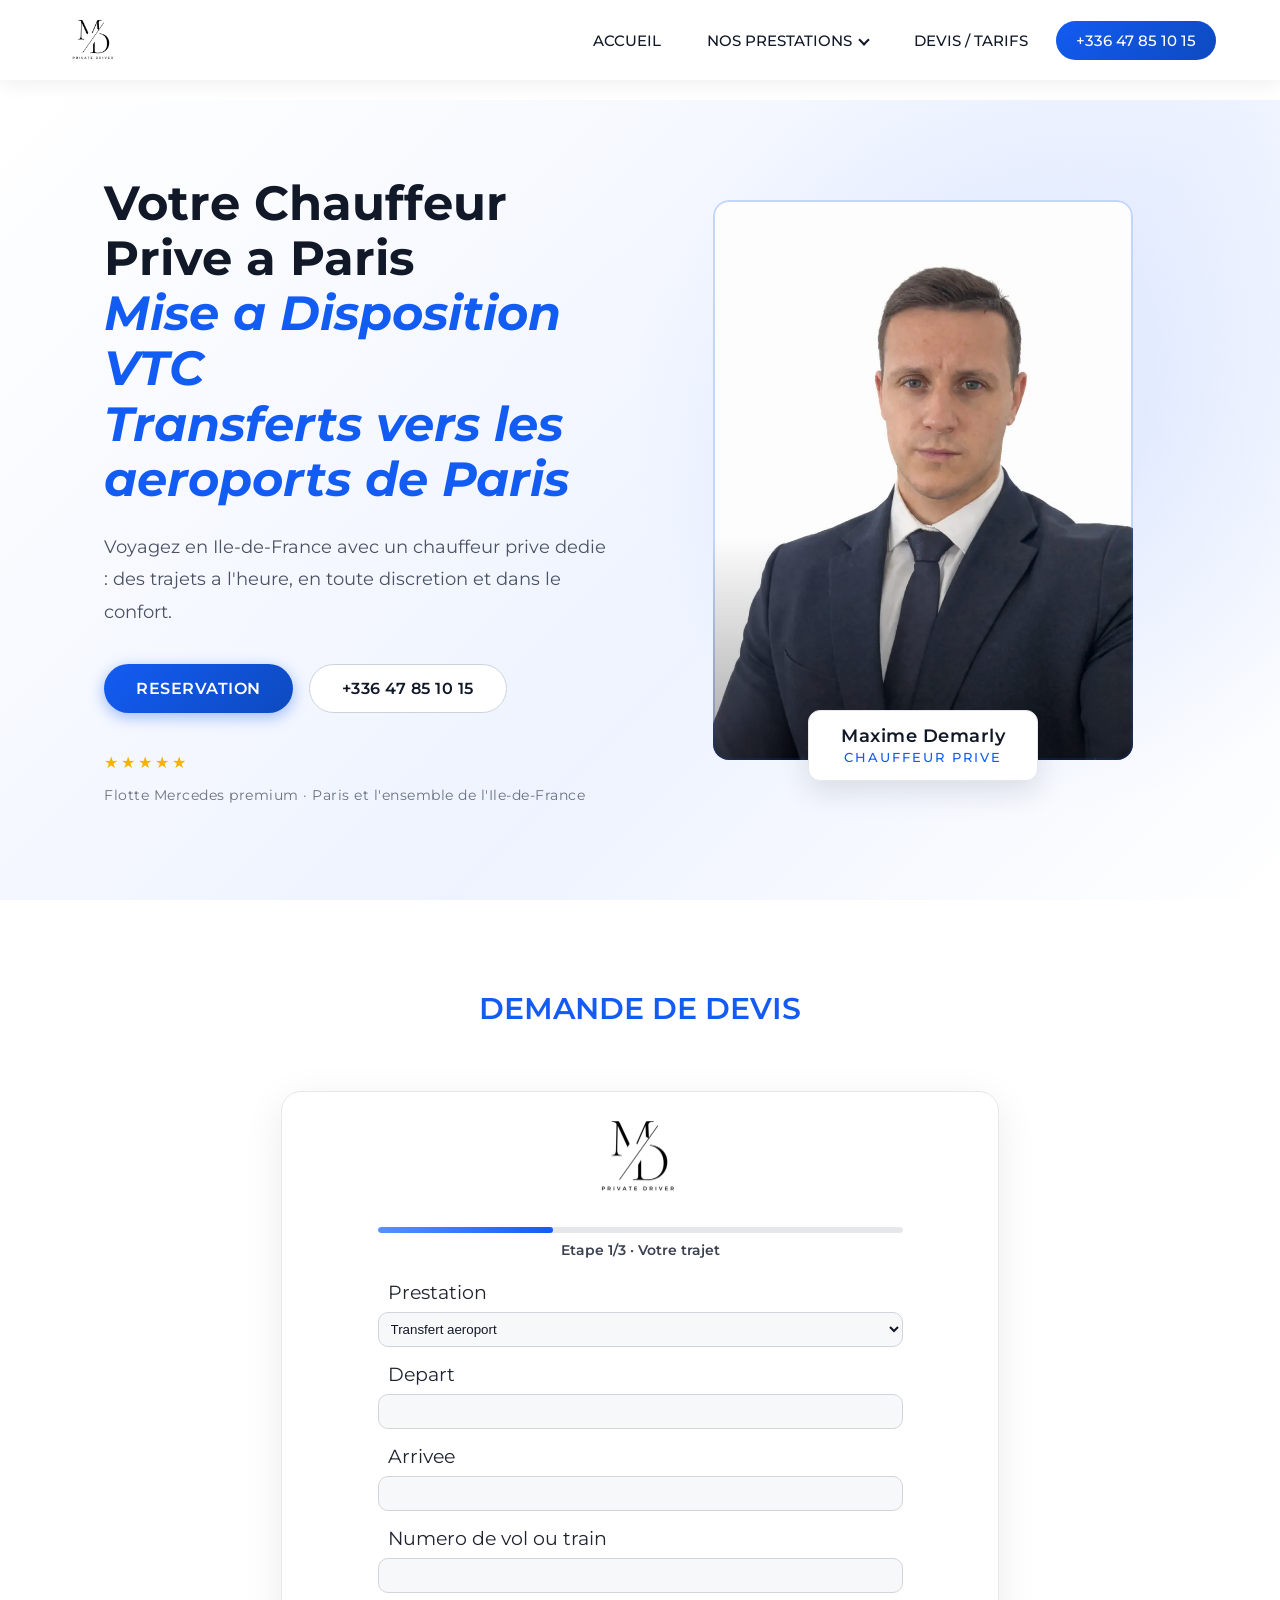
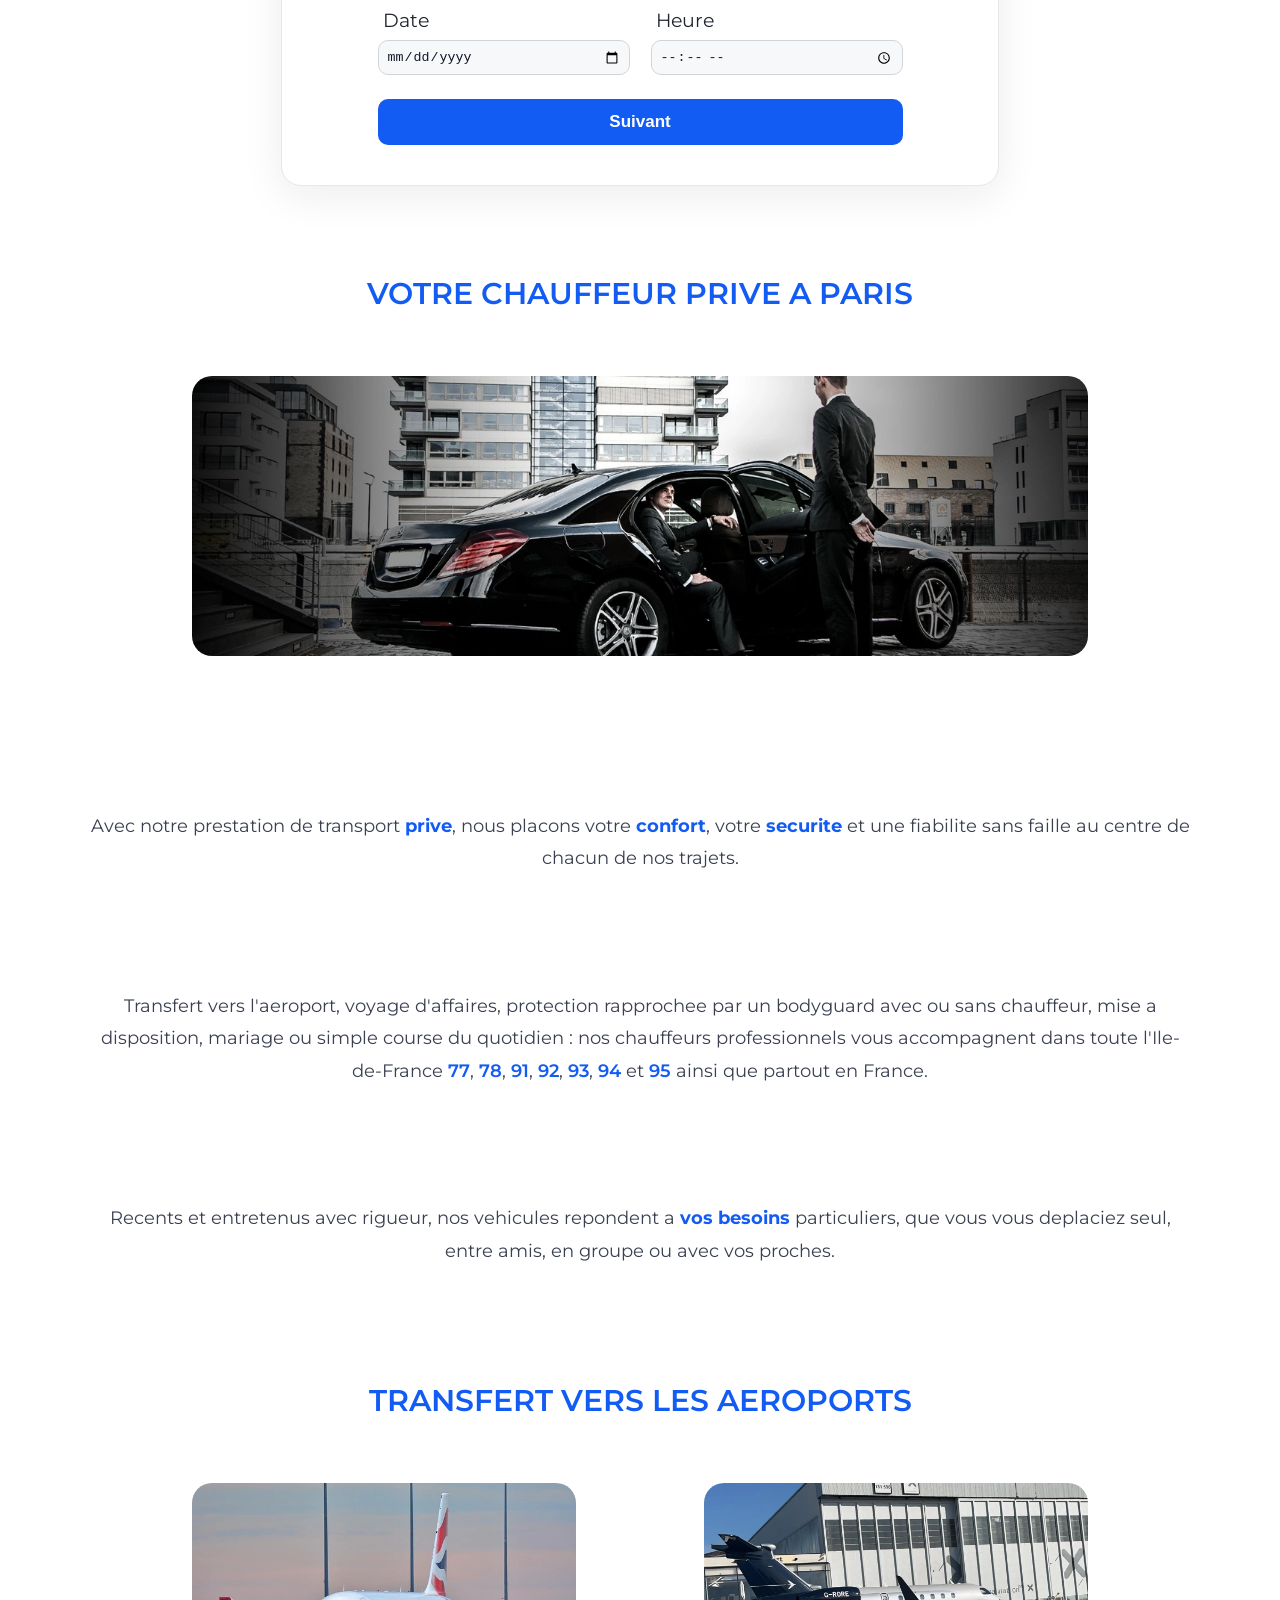
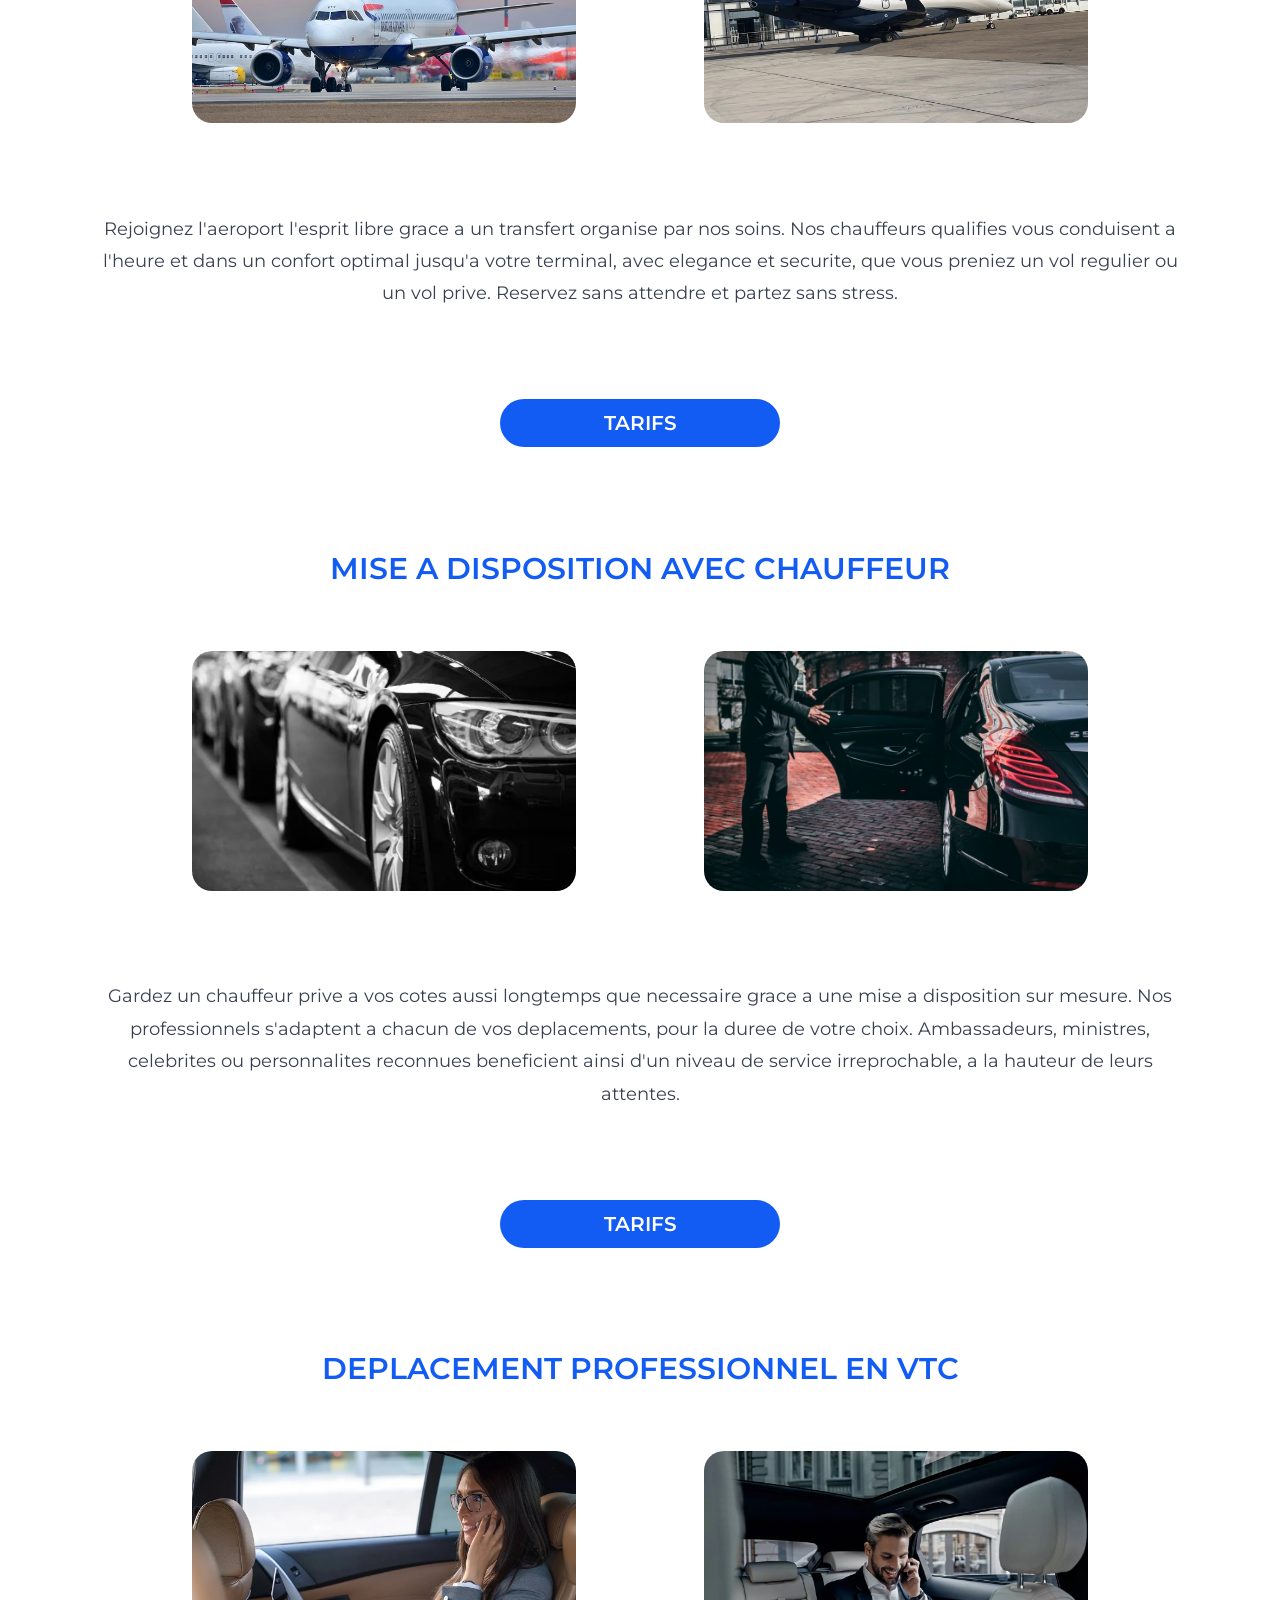
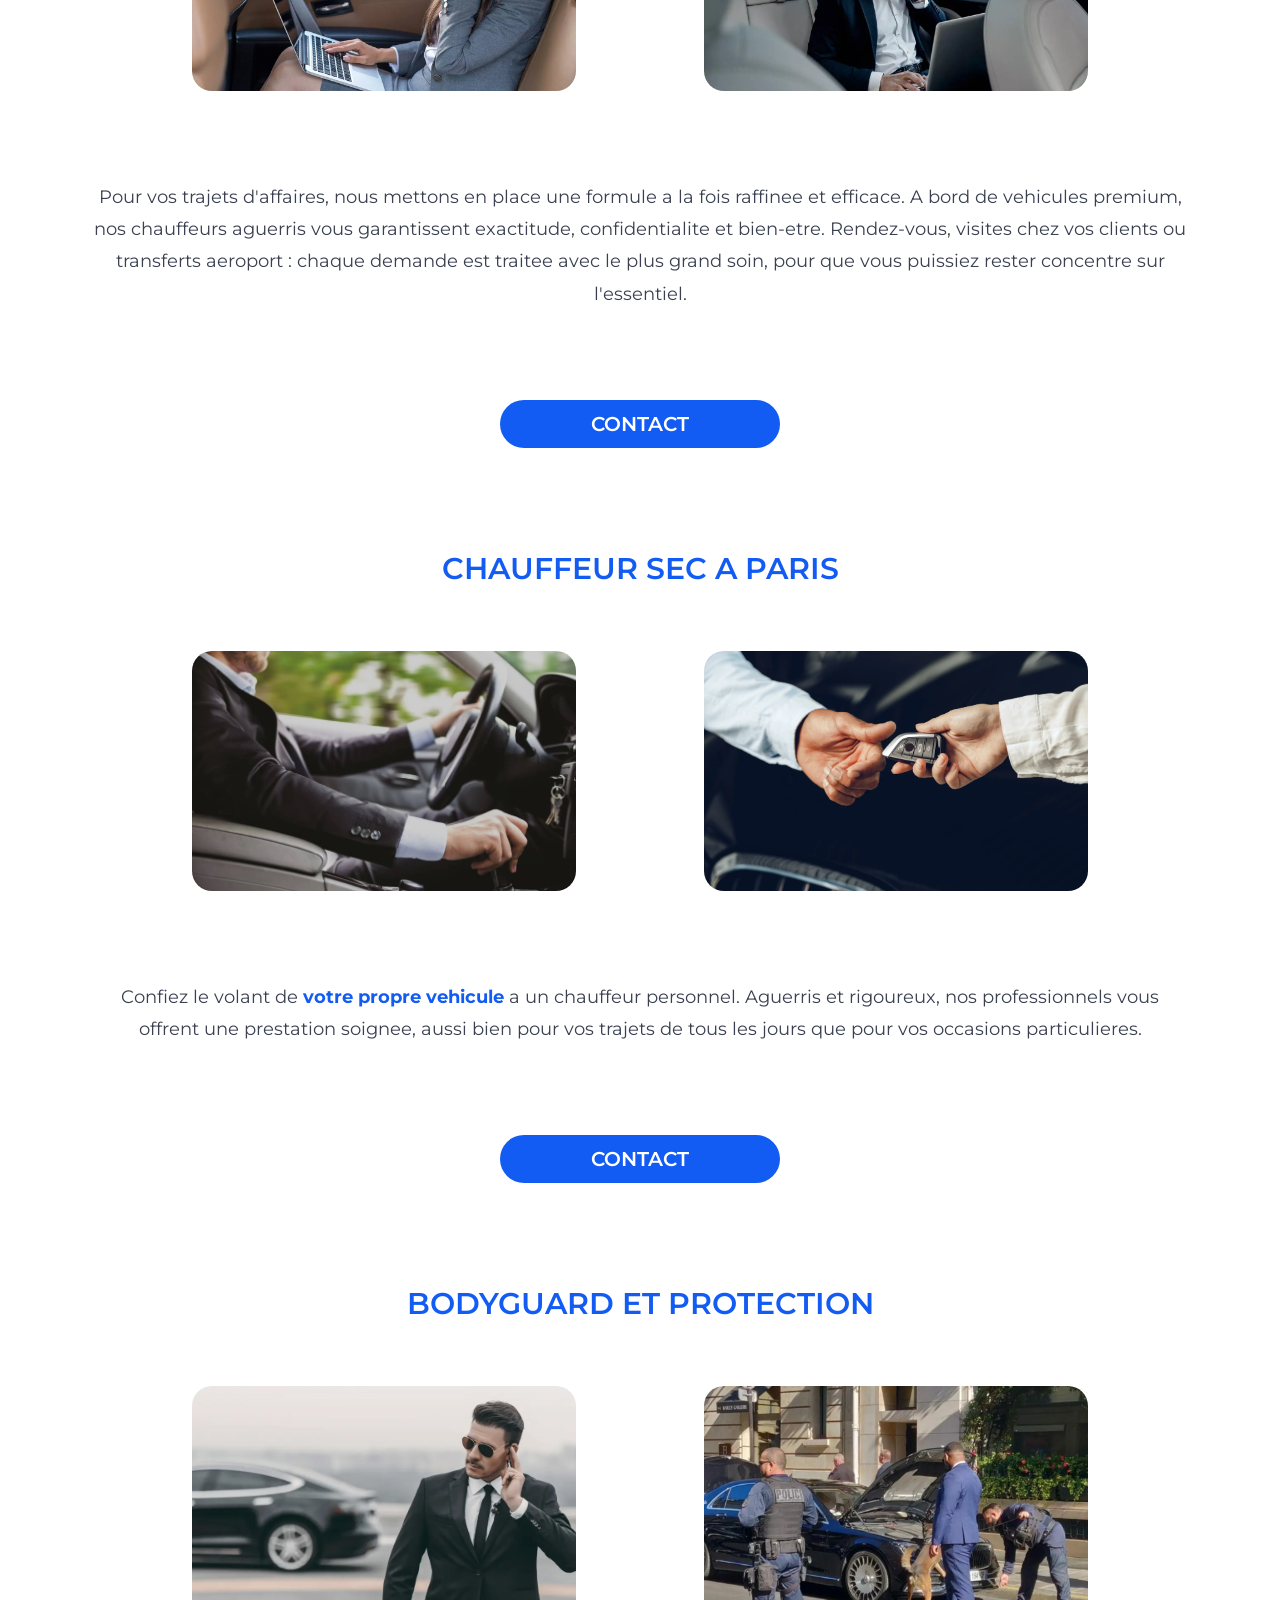
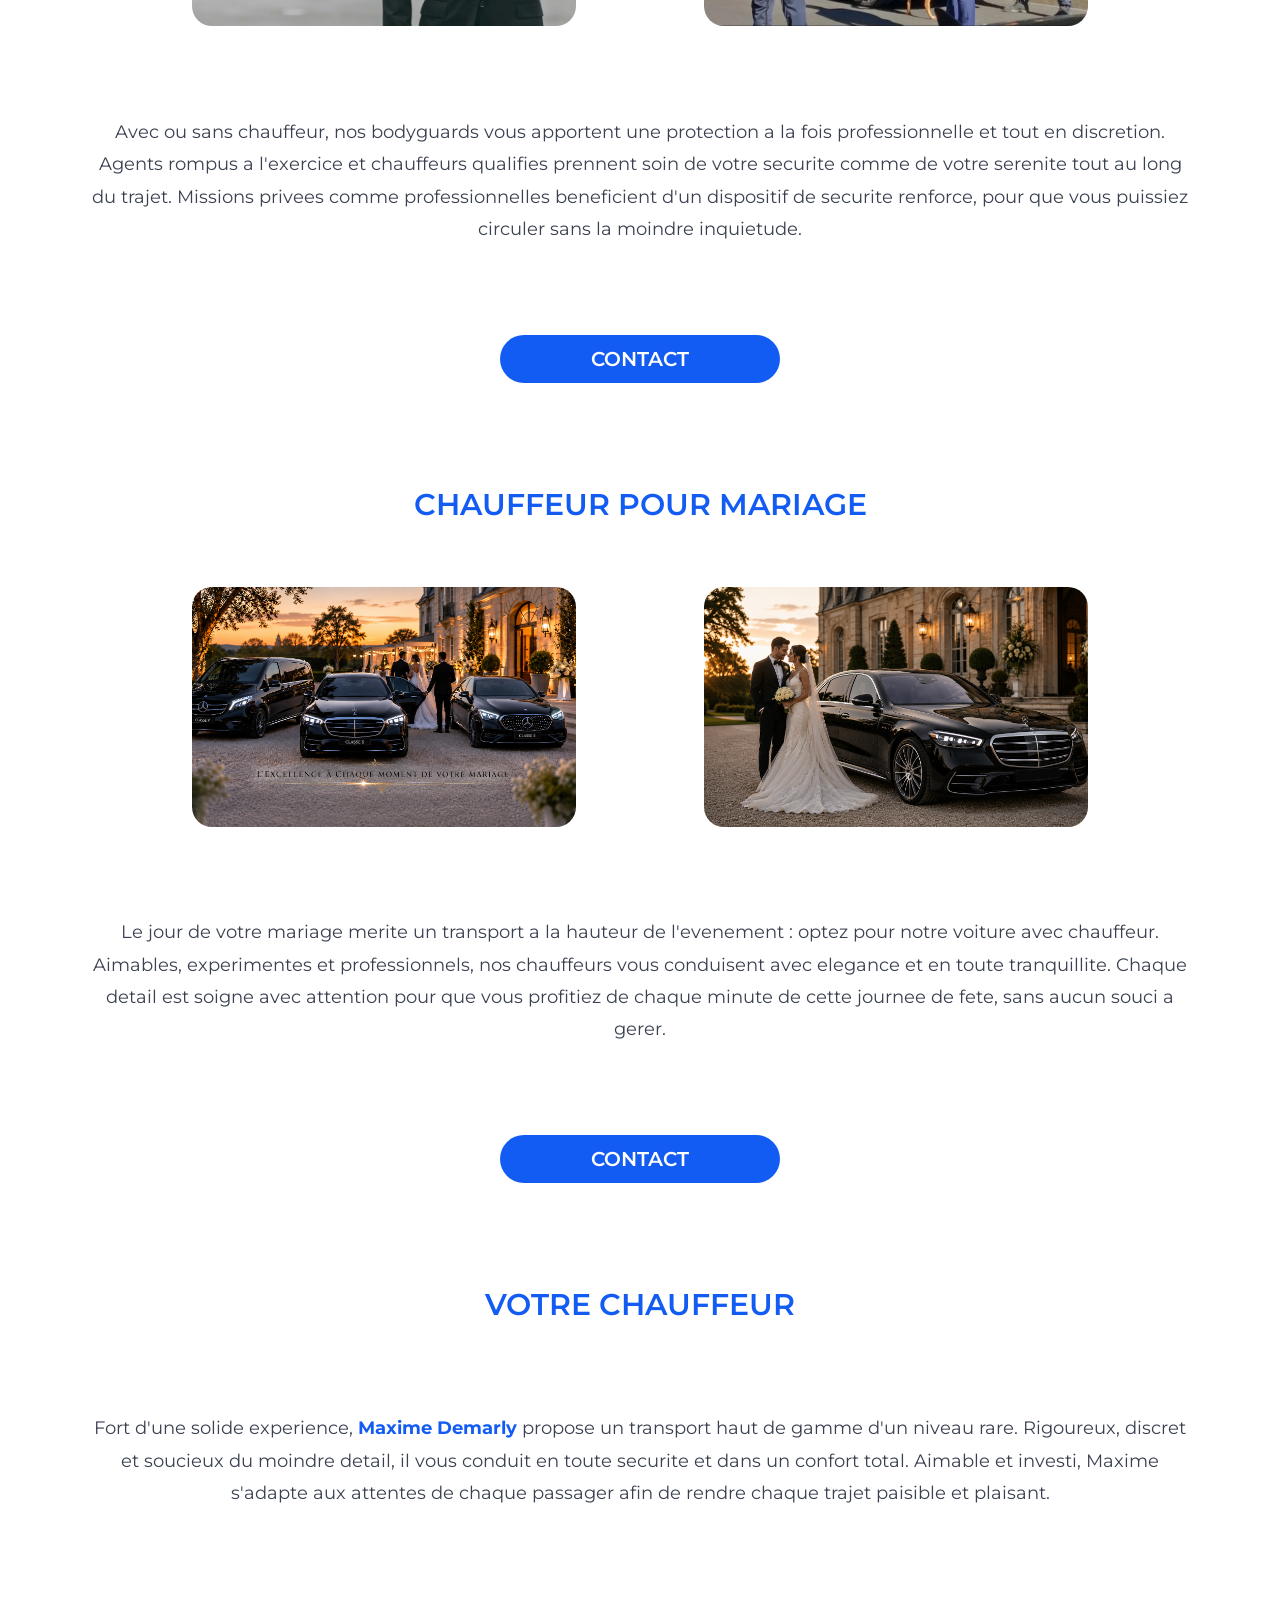
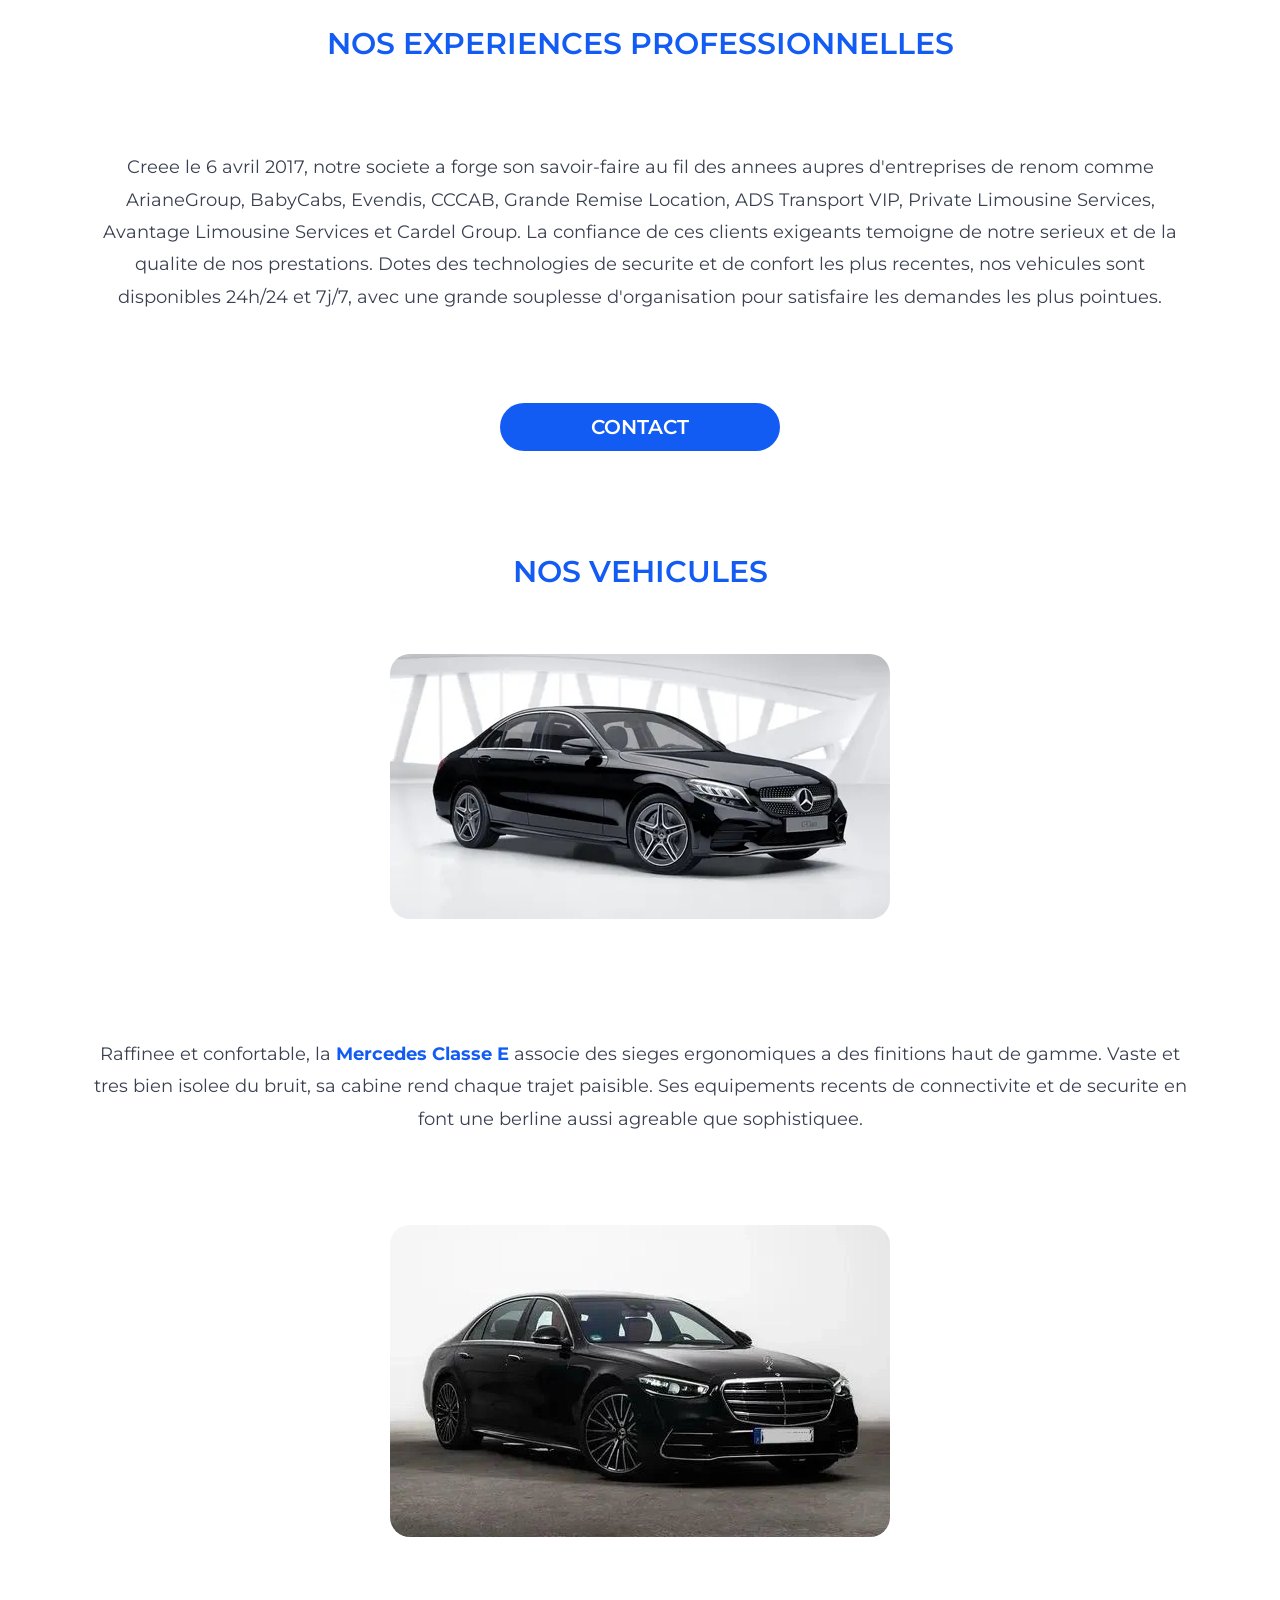
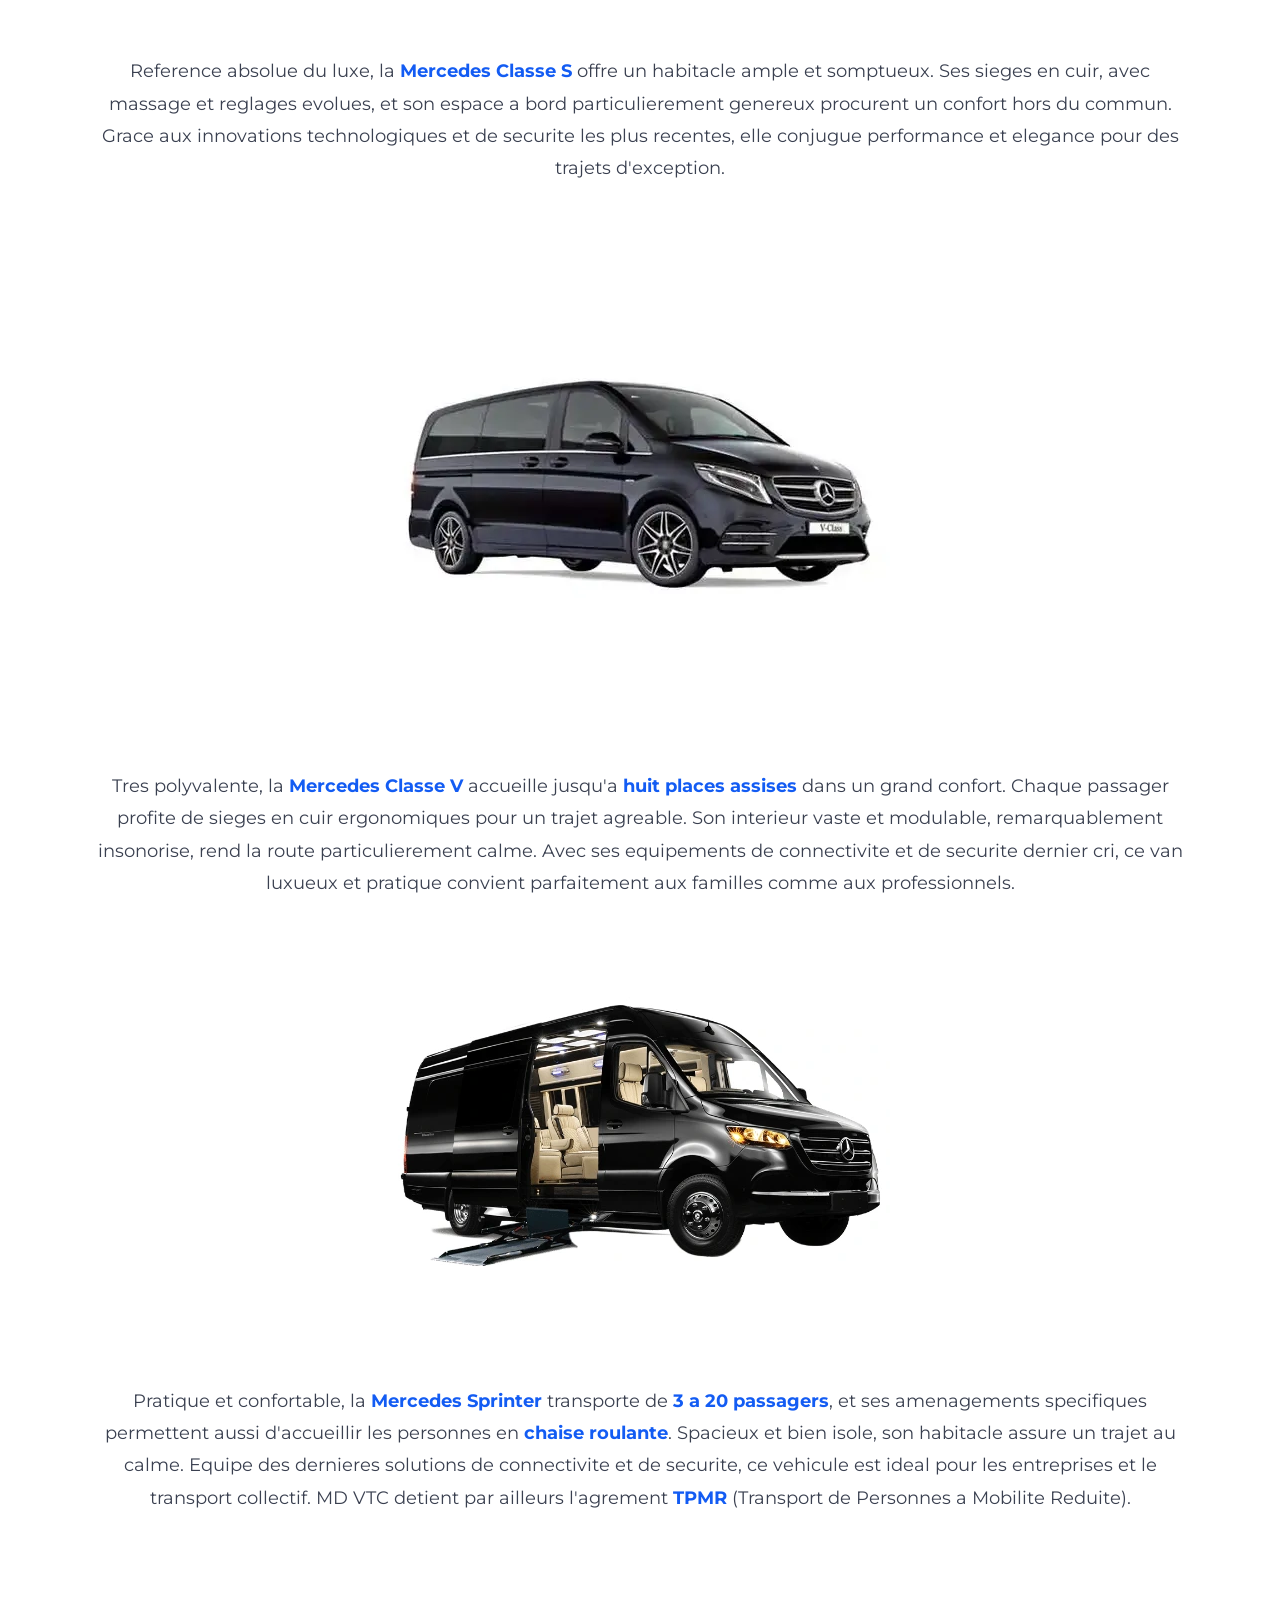
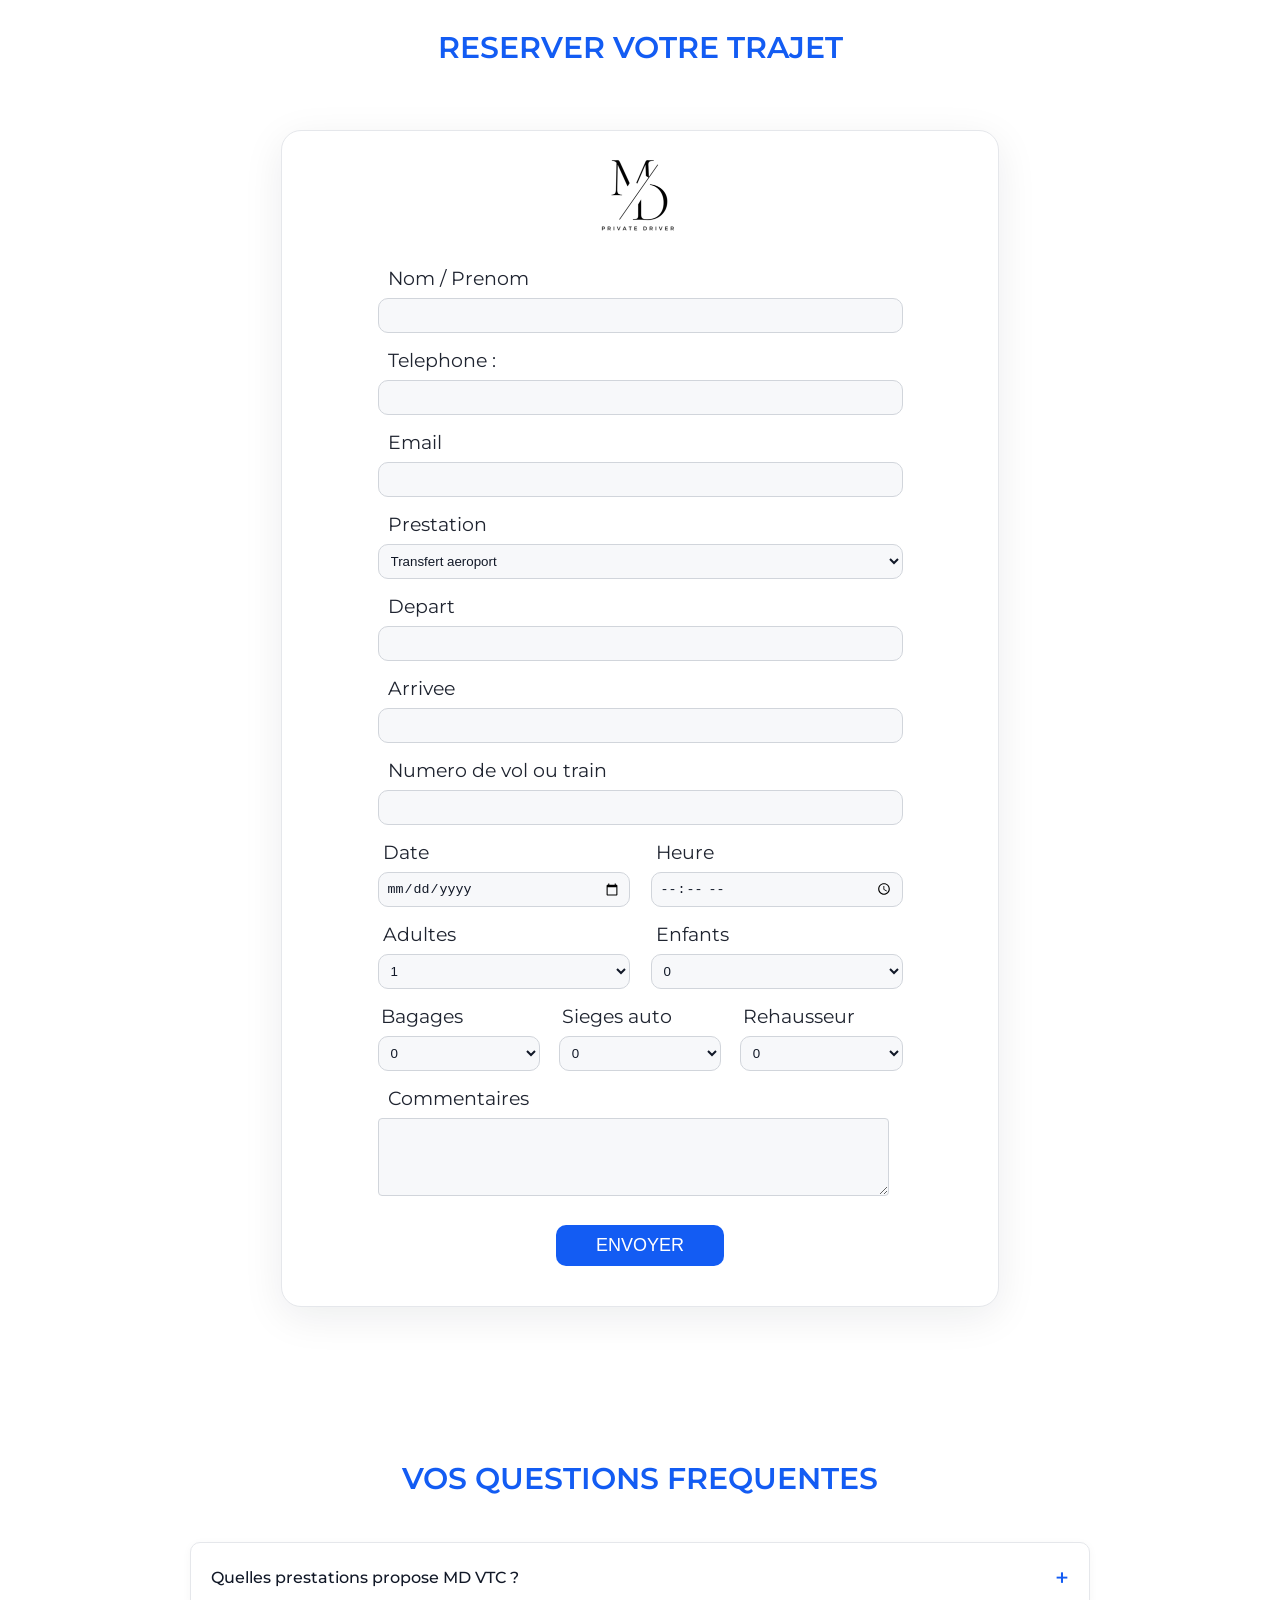
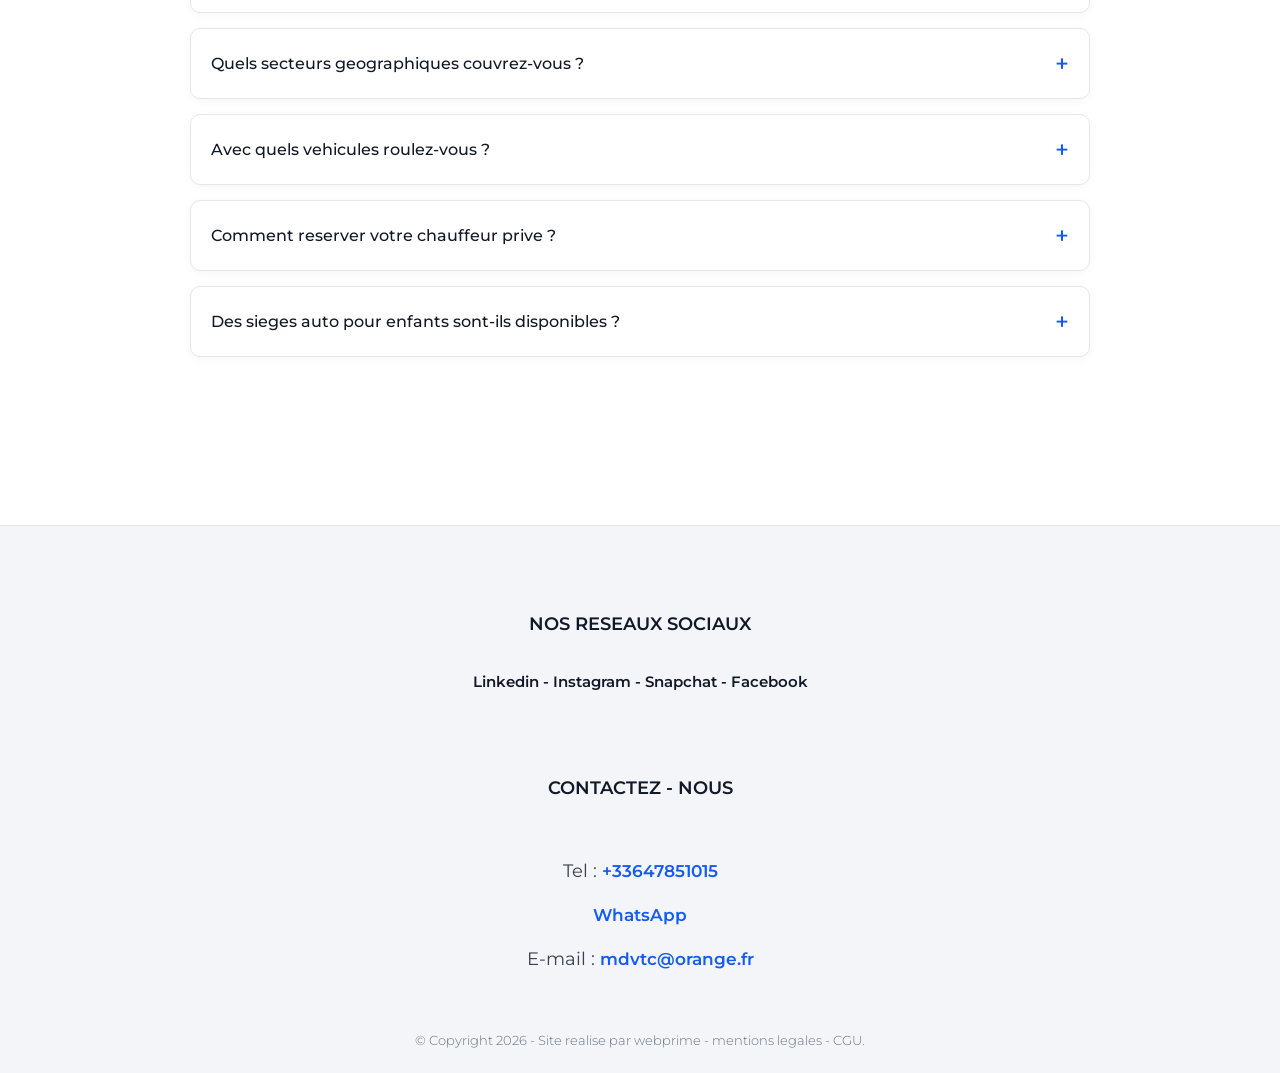
==== commit 4abb06ce: "Passage du site en theme clair (fond blanc, logos noirs) Co-Authored-By: Claude Opus 5 (1M context) " ====
--- a/index.html
+++ b/index.html
@@ -188,7 +188,7 @@
     <header>
         <nav class="navbar">
             <a href="https://mdvtc-paris.com/" class="logo-link">
-                <img src="./logo/mdvtc.webp" alt="vtc paris" title="md vtc" class="logo" loading="lazy" decoding="async">
+                <img src="./logo/mdvtc-light.webp" alt="vtc paris" title="md vtc" class="logo" loading="lazy" decoding="async">
             </a>
             <input type="checkbox" id="nav-toggle" class="nav-toggle">
             <label for="nav-toggle" class="nav-burger">
@@ -259,7 +259,7 @@
         <h2>DEMANDE DE DEVIS</h2>
         <div class="form-container">
             <div class="image-container">
-                <img src="./logo/img-form.webp" alt="devis chauffeur prive Paris md vtc" title="devis md vtc" loading="lazy" decoding="async">
+                <img src="./logo/img-form-light.webp" alt="devis chauffeur prive Paris md vtc" title="devis md vtc" loading="lazy" decoding="async">
             </div>
             <form id="contactForm" action="https://webprime.app/webhook/contact/272e326a45cd4bac546192db1418b56149a9d7c18271dc7a4506eafcfe8ab524" method="POST" onsubmit="return sendBoth(event)">
                 <div class="hp-wrap">
@@ -641,7 +641,7 @@
         <h2>RESERVER VOTRE TRAJET</h2>
           <div class="form-container">
             <div class="image-container">
-                <img src="./logo/img-form.webp" alt="reservation chauffeur prive Paris" title="reserver md vtc" loading="lazy" decoding="async">
+                <img src="./logo/img-form-light.webp" alt="reservation chauffeur prive Paris" title="reserver md vtc" loading="lazy" decoding="async">
             </div>
             <form id="contactForm2" onsubmit="return sendBoth(event)">
                 <!-- Honeypot anti-spam -->
--- a/style.css
+++ b/style.css
@@ -1,38 +1,39 @@
 html{overflow-x:hidden}
-body{margin:0;padding:0;font-family:'Montserrat',sans-serif;background-color:#000;margin-top:100px;overflow-x:hidden}
+body{margin:0;padding:0;font-family:'Montserrat',sans-serif;background-color:#fff;color:#1f2430;margin-top:100px;overflow-x:hidden}
 h4{font-size:20px;margin-left:4%;margin-bottom:3%;margin-right:3%}
-a{text-decoration:none;font-weight:600;color:#fff}
-.texte1 a,p{color:#fff}
-strong{color:#5890ff}
+a{text-decoration:none;font-weight:600;color:#135cf3}
+.texte1 a{color:#135cf3}
+p{color:#3a4050}
+strong{color:#135cf3}
 h1,h2{text-align:center;font-weight:600}
-h1{font-size:40px;line-height:1.4;margin:5% 3%;color:#000;}
-p{font-size:18px;margin:5%;text-align:center;background-color:#000;padding:2%}
+h1{font-size:40px;line-height:1.4;margin:5% 3%;color:#111827;}
+p{font-size:18px;margin:5%;text-align:center;background-color:transparent;padding:2%}
 .texte1,.p-slide{line-height:1.8}
-h2{color:#5890ff;margin:7% 3% 5%;font-size:30px;}
-h3{text-align:center;font-weight:350;color:#fff;font-size:17px;margin-top:3%}
-.navbar{display:flex;justify-content:space-between;align-items:center;position:fixed;top:0;left:0;right:0;z-index:1000;height:80px;padding:0 5%;background:linear-gradient(180deg,rgba(0,0,0,0.95) 0%,rgba(0,0,0,0.85) 100%);backdrop-filter:blur(10px);-webkit-backdrop-filter:blur(10px)}
+h2{color:#135cf3;margin:7% 3% 5%;font-size:30px;}
+h3{text-align:center;font-weight:350;color:#3a4050;font-size:17px;margin-top:3%}
+.navbar{display:flex;justify-content:space-between;align-items:center;position:fixed;top:0;left:0;right:0;z-index:1000;height:80px;padding:0 5%;background:rgba(255,255,255,0.95);box-shadow:0 2px 20px rgba(17,24,39,0.08);backdrop-filter:blur(10px);-webkit-backdrop-filter:blur(10px)}
 .logo{height:60px;width:auto;transition:transform 0.3s ease}
 .logo:hover{transform:scale(1.05)}
 .nav-toggle,.dropdown-toggle{display:none}
 .nav-burger{display:none;position:relative;width:28px;height:20px;cursor:pointer;z-index:1001}
-.nav-burger span{display:block;position:absolute;left:0;width:100%;height:3px;background:#fff;border-radius:3px;transition:all 0.3s ease}
+.nav-burger span{display:block;position:absolute;left:0;width:100%;height:3px;background:#111827;border-radius:3px;transition:all 0.3s ease}
 .nav-burger span:nth-child(1){top:0}
 .nav-burger span:nth-child(2){top:50%;transform:translateY(-50%)}
 .nav-burger span:nth-child(3){bottom:0}
 .nav-menu{display:flex;align-items:center;gap:10px;list-style:none;margin:0;padding:0}
 .nav-item{position:relative}
-.nav-item a,.dropdown-label{color:#fff;text-decoration:none;font-size:0.95rem;font-weight:500;padding:10px 18px;border-radius:8px;transition:all 0.3s ease;cursor:pointer;display:block}
-.nav-item a:hover,.dropdown-label:hover{background:rgba(19,92,243,0.15);color:#5890ff}
+.nav-item a,.dropdown-label{color:#111827;text-decoration:none;font-size:0.95rem;font-weight:500;padding:10px 18px;border-radius:8px;transition:all 0.3s ease;cursor:pointer;display:block}
+.nav-item a:hover,.dropdown-label:hover{background:rgba(19,92,243,0.08);color:#135cf3}
 .nav-cta a{background:linear-gradient(135deg,#135cf3 0%,#0d4abf 100%);color:#fff !important;border-radius:25px;padding:10px 20px}
 .nav-cta a:hover{background:linear-gradient(135deg,#0d4abf 0%,#093a8a 100%);transform:translateY(-2px);box-shadow:0 4px 15px rgba(19,92,243,0.4)}
 .has-dropdown{position:relative}
 .dropdown-label{display:flex;align-items:center;gap:8px}
-.arrow{border:solid #fff;border-width:0 2px 2px 0;padding:3px;transform:rotate(45deg);transition:transform 0.3s ease}
+.arrow{border:solid #111827;border-width:0 2px 2px 0;padding:3px;transform:rotate(45deg);transition:transform 0.3s ease}
 .dropdown-toggle:checked~.dropdown-label .arrow{transform:rotate(-135deg)}
-.dropdown{position:absolute;top:100%;left:0;min-width:220px;background:rgba(0,0,0,0.95);backdrop-filter:blur(10px);border-radius:12px;padding:10px 0;list-style:none;opacity:0;visibility:hidden;transform:translateY(10px);transition:all 0.3s ease;box-shadow:0 10px 40px rgba(0,0,0,0.3);border:1px solid rgba(255,255,255,0.1)}
+.dropdown{position:absolute;top:100%;left:0;min-width:220px;background:#fff;backdrop-filter:blur(10px);border-radius:12px;padding:10px 0;list-style:none;opacity:0;visibility:hidden;transform:translateY(10px);transition:all 0.3s ease;box-shadow:0 10px 40px rgba(17,24,39,0.12);border:1px solid #e5e7eb}
 .has-dropdown:hover .dropdown{opacity:1;visibility:visible;transform:translateY(5px)}
 .dropdown li a{padding:12px 20px;font-size:0.9rem;font-weight:400;border-radius:0}
-.dropdown li a:hover{background:rgba(19,92,243,0.2);padding-left:25px}
+.dropdown li a:hover{background:rgba(19,92,243,0.08);padding-left:25px}
 .img-index{position:relative;text-align:center;display:flex;flex-direction:column;align-items:center;justify-content:center;margin-left:auto;margin-right:auto;height:clamp(450px, 55vh, 650px);width:92%;max-width:1400px;border-radius:25px;overflow:hidden;box-shadow:0 10px 40px rgba(19,92,243,0.15)}
 .background-image{position:absolute;top:0;left:0;width:100%;height:100%;object-fit:cover;z-index:-1;filter:brightness(0.85)}
 .img-index::after{content:'';position:absolute;top:0;left:0;width:100%;height:100%;background:linear-gradient(180deg,rgba(0,0,0,0.1) 0%,rgba(0,0,0,0.4) 100%);z-index:0}
@@ -40,12 +41,12 @@
 .img-index h1 i{font-style:normal}
 .bouton-1{z-index:1;background:linear-gradient(135deg,#135cf3 0%,#0d4abf 100%);color:#fff;padding:14px 35px;border-radius:30px;text-decoration:none;margin-top:20px;margin-bottom:8%;transition:all 0.3s ease;font-size:16px;font-weight:600;letter-spacing:0.5px;box-shadow:0 4px 15px rgba(19,92,243,0.4)}
 .bouton-1:hover{background:linear-gradient(135deg,#0d4abf 0%,#093a8a 100%);transform:translateY(-2px);box-shadow:0 6px 20px rgba(19,92,243,0.5)}
-.form-container{display:flex;flex-direction:column;align-items:center;padding:8px;padding-top:20px;margin:0;margin-top:3%;margin-left:auto;margin-right:auto;width:clamp(400px, 55%, 700px);box-shadow:0 0 2px #fff;color:#fff;background-color:#000;z-index:1;border-radius:20px}
-.form-container h2{color:#fff}
+.form-container{display:flex;flex-direction:column;align-items:center;padding:8px;padding-top:20px;margin:0;margin-top:3%;margin-left:auto;margin-right:auto;width:clamp(400px, 55%, 700px);box-shadow:0 10px 40px rgba(17,24,39,0.08);border:1px solid #e5e7eb;color:#1f2430;background-color:#fff;z-index:1;border-radius:20px}
+.form-container h2{color:#135cf3}
 form{width:75%}
-.form-container label{display:block;margin-bottom:8px;font-size:19px;margin-left:2%;text-align:left;color:#fff}
-textarea{width:94%;padding:8px;margin-bottom:15px;border:1px solid #ccc;border-radius:4px}
-.form-container input,.form-container select{width:100%;height:35px;padding:8px;margin-bottom:16px;box-sizing:border-box;border-radius:10px;border:1px solid #333;background-color:#f2f2f2;color:#000}
+.form-container label{display:block;margin-bottom:8px;font-size:19px;margin-left:2%;text-align:left;color:#1f2430}
+textarea{width:94%;padding:8px;margin-bottom:15px;border:1px solid #d1d5db;background-color:#f7f8fa;border-radius:4px}
+.form-container input,.form-container select{width:100%;height:35px;padding:8px;margin-bottom:16px;box-sizing:border-box;border-radius:10px;border:1px solid #d1d5db;background-color:#f7f8fa;color:#111827}
 .form-container button{display:flex;justify-content:center;background-color:#135cf3;color:#ffff;padding:10px 40px;font-size:18px;margin:2% auto 6%;border:none;border-radius:10px;cursor:pointer;transition:background-color 0.3s ease}
 .form-container button:hover{background-color:#0d4abf}
 #passengers{font-size:15px}
@@ -65,15 +66,15 @@
 .nos-vehicules-pc img{width:100%;margin-top:0;margin-bottom:5%;border-radius:20px;object-fit:cover}
 .bouton-3{display:flex;justify-content:center;align-items:center;background-color:#135cf3;color:#fff;font-size:20px;padding:12px 40px;margin:2% auto 8%;text-decoration:none;border-radius:25px;width:fit-content;min-width:200px;transition:background-color 0.3s ease}
 .bouton-3:hover{background-color:#0d4abf}
-#contactez-nous{margin-top:10%;padding:2%;background-color:#222}
-#contactez-nous h4{text-align:center;margin:5% 3% 3%;color:#fff;font-weight:600;font-size:18px}
-#contactez-nous p{color:#fff;background-color:#222}
-.lien a{color:#fff;font-size:17px}
+#contactez-nous{margin-top:10%;padding:2%;background-color:#f3f5f9;border-top:1px solid #e5e7eb}
+#contactez-nous h4{text-align:center;margin:5% 3% 3%;color:#111827;font-weight:600;font-size:18px}
+#contactez-nous p{color:#3a4050;background-color:transparent}
+.lien a{color:#135cf3;font-size:17px}
 .lien{margin-bottom:3%;margin-top:1%}
-.lien-wp a,.lien-wp p,.lien-wp h5{color:#fff;font-size:13px;text-align:center;font-weight:300;margin:0}
+.lien-wp a,.lien-wp p,.lien-wp h5{color:#6b7280;font-size:13px;text-align:center;font-weight:300;margin:0}
 .reseau-md{text-align:center;margin-bottom:7%}
-.reseau-md a{font-size:15px;color:#fff}
-.p-slide p{font-size:16px;text-align:left;background-color:#222;width:30%;margin-left:auto;margin-right:auto;word-spacing:1px;padding-left:5%}
+.reseau-md a{font-size:15px;color:#111827}
+.p-slide p{font-size:16px;text-align:left;background-color:#f3f5f9;width:30%;margin-left:auto;margin-right:auto;word-spacing:1px;padding-left:5%}
 .p-slide img{display:flex;justify-content:center;width:50%;margin:7% auto}
 .avantages-taxi-mob,.whats-icon,.nos-vehicules,.presta1-mob,.services-mob,.photo-id{display:none}
 
@@ -132,20 +133,20 @@
 .navbar{height:70px;padding:0 15px}
 .logo{height:50px}
 .nav-burger{display:flex}
-.nav-menu{position:fixed;top:70px;left:0;right:0;flex-direction:column;align-items:stretch;background:rgba(0,0,0,0.98);padding:0 20px;gap:0;max-height:0;overflow:hidden;transition:max-height 0.4s ease,padding 0.4s ease}
+.nav-menu{position:fixed;top:70px;left:0;right:0;flex-direction:column;align-items:stretch;background:#fff;box-shadow:0 10px 30px rgba(17,24,39,0.12);padding:0 20px;gap:0;max-height:0;overflow:hidden;transition:max-height 0.4s ease,padding 0.4s ease}
 .nav-toggle:checked~.nav-menu{max-height:100vh;padding:20px}
 .nav-toggle:checked~.nav-burger span:nth-child(1){top:50%;transform:translateY(-50%) rotate(45deg)}
 .nav-toggle:checked~.nav-burger span:nth-child(2){opacity:0}
 .nav-toggle:checked~.nav-burger span:nth-child(3){bottom:auto;top:50%;transform:translateY(-50%) rotate(-45deg)}
-.nav-item{width:100%;border-bottom:1px solid rgba(255,255,255,0.1)}
+.nav-item{width:100%;border-bottom:1px solid #eef0f4}
 .nav-item a,.dropdown-label{padding:15px 10px;font-size:1rem;border-radius:0}
 .nav-cta{border-bottom:none;margin-top:10px;display:flex;justify-content:center}
 .nav-cta a{display:inline-block;width:auto;text-align:center;border-radius:25px;padding:10px 20px}
 .has-dropdown:hover .dropdown{opacity:1;visibility:visible;transform:none;max-height:0;padding:0}
-.dropdown{position:static;opacity:1;visibility:visible;transform:none;max-height:0;overflow:hidden;padding:0;background:rgba(255,255,255,0.05);border:none;box-shadow:none;border-radius:8px;margin-top:5px}
+.dropdown{position:static;opacity:1;visibility:visible;transform:none;max-height:0;overflow:hidden;padding:0;background:#f7f8fa;border:none;box-shadow:none;border-radius:8px;margin-top:5px}
 .dropdown-toggle:checked~.dropdown{max-height:500px;padding:10px 0}
-.dropdown li a{padding:12px 20px;font-size:0.9rem;color:#ccc}
-.dropdown li a:hover{padding-left:25px;color:#fff}
+.dropdown li a{padding:12px 20px;font-size:0.9rem;color:#3a4050}
+.dropdown li a:hover{padding-left:25px;color:#135cf3}
 .img-index{width:95%;height:clamp(300px,40vh,380px);border-radius:15px}
 .img-index h1{max-width:95%;padding:12px 18px;font-size:clamp(18px,5vw,24px)}
 .bouton-1{padding:10px 25px;font-size:14px;margin-bottom:12%}
@@ -179,29 +180,29 @@
 }
 
 .faq-section{width:90%;max-width:900px;margin:5% auto;padding:2%}
-.faq-section h2{color:#5890ff;text-align:center;margin-bottom:5%}
-.faq-item{background-color:#111;border:1px solid #333;border-radius:10px;margin-bottom:15px;overflow:hidden}
+.faq-section h2{color:#135cf3;text-align:center;margin-bottom:5%}
+.faq-item{background-color:#fff;border:1px solid #e5e7eb;box-shadow:0 2px 10px rgba(17,24,39,0.04);border-radius:10px;margin-bottom:15px;overflow:hidden}
 .faq-item input[type="checkbox"]{display:none}
-.faq-item label{display:flex;justify-content:space-between;align-items:center;padding:20px;cursor:pointer;color:#fff;font-size:16px;font-weight:500;transition:background-color 0.3s}
-.faq-item label:hover{background-color:#222}
-.faq-item label::after{content:'+';font-size:24px;color:#5890ff;transition:transform 0.3s}
+.faq-item label{display:flex;justify-content:space-between;align-items:center;padding:20px;cursor:pointer;color:#111827;font-size:16px;font-weight:500;transition:background-color 0.3s}
+.faq-item label:hover{background-color:#f7f8fa}
+.faq-item label::after{content:'+';font-size:24px;color:#135cf3;transition:transform 0.3s}
 .faq-item input[type="checkbox"]:checked + label::after{transform:rotate(45deg)}
-.faq-item input[type="checkbox"]:checked + label{background-color:#222}
-.faq-answer{max-height:0;overflow:hidden;transition:max-height 0.4s ease-out,padding 0.4s ease-out;background-color:#1a1a1a}
+.faq-item input[type="checkbox"]:checked + label{background-color:#f7f8fa}
+.faq-answer{max-height:0;overflow:hidden;transition:max-height 0.4s ease-out,padding 0.4s ease-out;background-color:#fafbfc}
 .faq-item input[type="checkbox"]:checked ~ .faq-answer{max-height:500px;padding:20px}
-.faq-answer p{margin:0;color:#ccc;font-size:15px;line-height:1.7;text-align:left;background-color:transparent;padding:0}
+.faq-answer p{margin:0;color:#3a4050;font-size:15px;line-height:1.7;text-align:left;background-color:transparent;padding:0}
 @media screen and (max-width:767.98px){
 .faq-section{width:95%;padding:3%}
 .faq-item label{font-size:14px;padding:15px}
 .faq-answer p{font-size:14px}
 }
-.bottom-nav{display:none;position:fixed;bottom:10px;left:10px;right:10px;box-sizing:border-box;justify-content:space-around;align-items:center;background:#1a1a1a;border-radius:22px;box-shadow:0 -4px 20px rgba(0,0,0,.5),0 0 30px rgba(0,0,0,.4);z-index:1000;padding:6px 0}
-.bottom-nav-item{display:flex;flex-direction:column;align-items:center;justify-content:center;flex:1;min-width:0;padding:4px 1px;text-decoration:none;color:#fff;transition:transform .3s ease}
+.bottom-nav{display:none;position:fixed;bottom:10px;left:10px;right:10px;box-sizing:border-box;justify-content:space-around;align-items:center;background:#fff;border-radius:22px;box-shadow:0 -4px 20px rgba(17,24,39,.10),0 0 30px rgba(17,24,39,.08);border:1px solid #e5e7eb;z-index:1000;padding:6px 0}
+.bottom-nav-item{display:flex;flex-direction:column;align-items:center;justify-content:center;flex:1;min-width:0;padding:4px 1px;text-decoration:none;color:#111827;transition:transform .3s ease}
 .bottom-nav-item:hover,.bottom-nav-item:active{transform:translateY(-2px)}
-.bottom-nav-icon{display:flex;align-items:center;justify-content:center;width:40px;height:40px;margin-bottom:3px;background:#fff;border-radius:50%;box-shadow:0 4px 12px rgba(0,0,0,.35);transition:transform .3s ease}
+.bottom-nav-icon{display:flex;align-items:center;justify-content:center;width:40px;height:40px;margin-bottom:3px;background:#eef3ff;border-radius:50%;box-shadow:0 4px 12px rgba(19,92,243,.15);transition:transform .3s ease}
 .bottom-nav-item:hover .bottom-nav-icon{transform:scale(1.08)}
 .bottom-nav-icon svg{width:20px;height:20px;stroke:#135cf3;fill:none;stroke-width:2;stroke-linecap:round;stroke-linejoin:round}
-.bottom-nav-label{font-size:.56rem;font-weight:600;text-transform:uppercase;letter-spacing:.02em;color:#fff}
+.bottom-nav-label{font-size:.56rem;font-weight:600;text-transform:uppercase;letter-spacing:.02em;color:#111827}
 .bottom-nav-call .bottom-nav-icon{background:#135cf3}
 .bottom-nav-call .bottom-nav-icon svg{stroke:none;fill:#fff}
 .bottom-nav-whatsapp .bottom-nav-icon{background:#25D366}
@@ -212,44 +213,44 @@
 #contactez-nous{padding-bottom:100px}
 }
 .form-progress{width:100%;margin:0 0 22px}
-.form-progress-bar{height:6px;background:rgba(255,255,255,.15);border-radius:10px;overflow:hidden}
+.form-progress-bar{height:6px;background:#e5e7eb;border-radius:10px;overflow:hidden}
 .form-progress-bar span{display:block;height:100%;width:33.33%;background:linear-gradient(90deg,#5890ff,#135cf3);border-radius:10px;transition:width .35s ease}
-.form-progress-label{margin-top:8px;font-size:14px;color:#fff;font-weight:600;text-align:center}
+.form-progress-label{margin-top:8px;font-size:14px;color:#3a4050;font-weight:600;text-align:center}
 .form-step{width:100%}
 .form-step[hidden]{display:none}
 .form-nav{display:flex;gap:12px;width:100%;margin:8px 0 6%}
 .form-nav button{flex:1;margin:0;padding:13px 20px;font-size:17px;font-weight:600;border:none;border-radius:10px;cursor:pointer;align-items:center;transition:all .3s ease}
-.form-nav .form-prev{display:none;background:transparent;border:1px solid #135cf3;color:#fff}
+.form-nav .form-prev{display:none;background:transparent;border:1px solid #135cf3;color:#135cf3}
 .form-nav .form-next{display:none;background:#135cf3;color:#fff}
 .form-nav .form-submit{display:inline-flex;justify-content:center;align-items:center;background:#135cf3;color:#fff}
-.form-nav .form-prev:hover{background:rgba(19,92,243,.15)}
+.form-nav .form-prev:hover{background:rgba(19,92,243,.08)}
 .form-nav .form-next:hover,.form-nav .form-submit:hover{background:#0d4abf}
 /* Hero accueil : texte a gauche, portrait du chauffeur a droite */
-.hero{position:relative;overflow:hidden;background:linear-gradient(135deg,#000 0%,#0a0f1c 60%,#000 100%)}
-.hero::before{content:'';position:absolute;top:-20%;right:-10%;width:60%;height:120%;background:radial-gradient(circle,rgba(19,92,243,0.18) 0%,transparent 65%);pointer-events:none}
+.hero{position:relative;overflow:hidden;background:linear-gradient(135deg,#fff 0%,#eef3ff 60%,#fff 100%)}
+.hero::before{content:'';position:absolute;top:-20%;right:-10%;width:60%;height:120%;background:radial-gradient(circle,rgba(19,92,243,0.10) 0%,transparent 65%);pointer-events:none}
 .hero-split{position:relative;z-index:2;display:grid;grid-template-columns:1fr 1fr;align-items:center;gap:60px;max-width:1200px;margin:0 auto;padding:40px 5% 60px;min-height:calc(100vh - 100px);box-sizing:border-box}
 .hero-left{animation:heroFadeUp 0.8s ease both}
-.hero h1{font-size:clamp(28px,4vw,48px);font-weight:700;color:#fff;line-height:1.15;text-align:left;margin:0 0 24px}
+.hero h1{font-size:clamp(28px,4vw,48px);font-weight:700;color:#111827;line-height:1.15;text-align:left;margin:0 0 24px}
 .hero-line{display:block}
-.hero-line.blue{color:#5890ff;font-style:italic}
-.hero .hero-text{font-size:18px;color:rgba(255,255,255,0.7);max-width:520px;line-height:1.8;text-align:left;background:none;margin:0 0 36px;padding:0}
+.hero-line.blue{color:#135cf3;font-style:italic}
+.hero .hero-text{font-size:18px;color:#4b5263;max-width:520px;line-height:1.8;text-align:left;background:none;margin:0 0 36px;padding:0}
 .hero-buttons{display:flex;gap:16px;flex-wrap:wrap;margin-bottom:40px}
 .hero-btn{display:inline-flex;align-items:center;justify-content:center;padding:14px 32px;border-radius:30px;font-size:16px;font-weight:600;letter-spacing:0.5px;transition:all 0.3s ease}
-.hero-btn-blue{background:linear-gradient(135deg,#135cf3 0%,#0d4abf 100%);box-shadow:0 4px 15px rgba(19,92,243,0.4)}
+.hero-btn-blue{color:#fff;background:linear-gradient(135deg,#135cf3 0%,#0d4abf 100%);box-shadow:0 4px 15px rgba(19,92,243,0.4)}
 .hero-btn-blue:hover{background:linear-gradient(135deg,#0d4abf 0%,#093a8a 100%);transform:translateY(-2px);box-shadow:0 6px 20px rgba(19,92,243,0.5)}
-.hero-btn-outline{border:1px solid rgba(255,255,255,0.3)}
-.hero-btn-outline:hover{border-color:#5890ff;color:#5890ff;transform:translateY(-2px)}
+.hero-btn-outline{color:#111827;border:1px solid #cbd2dd;background:#fff}
+.hero-btn-outline:hover{border-color:#135cf3;color:#135cf3;transform:translateY(-2px)}
 .hero-trust{display:flex;align-items:center;gap:14px;flex-wrap:wrap}
-.hero-trust-stars{color:#5890ff;font-size:16px;letter-spacing:3px}
-.hero-trust-text{font-size:14px;color:rgba(255,255,255,0.5);letter-spacing:0.5px}
+.hero-trust-stars{color:#f5b301;font-size:16px;letter-spacing:3px}
+.hero-trust-text{font-size:14px;color:#6b7280;letter-spacing:0.5px}
 .hero-right{display:flex;flex-direction:column;align-items:center;animation:heroFadeUp 0.8s 0.3s ease both}
 .hero-portrait{position:relative;width:100%;max-width:420px;border-radius:16px;overflow:hidden}
 .hero-portrait img{display:block;width:100%;height:560px;object-fit:cover;object-position:top center}
-.hero-portrait-border{position:absolute;inset:0;border-radius:16px;border:2px solid rgba(88,144,255,0.35);pointer-events:none}
-.hero-portrait::after{content:'';position:absolute;bottom:0;left:0;right:0;height:40%;background:linear-gradient(to top,rgba(0,0,0,0.7),transparent);pointer-events:none}
-.hero-portrait-badge{position:relative;z-index:3;margin-top:-50px;background:#000;border:1px solid rgba(88,144,255,0.35);padding:14px 32px;border-radius:12px;text-align:center}
-.hero-portrait-name{display:block;font-size:18px;font-weight:600;color:#fff;letter-spacing:0.5px}
-.hero-portrait-title{font-size:13px;color:#5890ff;text-transform:uppercase;letter-spacing:2px;font-weight:500}
+.hero-portrait-border{position:absolute;inset:0;border-radius:16px;border:2px solid rgba(19,92,243,0.25);pointer-events:none}
+.hero-portrait::after{content:'';position:absolute;bottom:0;left:0;right:0;height:40%;background:linear-gradient(to top,rgba(0,0,0,0.35),transparent);pointer-events:none}
+.hero-portrait-badge{position:relative;z-index:3;margin-top:-50px;background:#fff;border:1px solid #e5e7eb;box-shadow:0 10px 30px rgba(17,24,39,0.12);padding:14px 32px;border-radius:12px;text-align:center}
+.hero-portrait-name{display:block;font-size:18px;font-weight:600;color:#111827;letter-spacing:0.5px}
+.hero-portrait-title{font-size:13px;color:#135cf3;text-transform:uppercase;letter-spacing:2px;font-weight:500}
 @keyframes heroFadeUp{from{opacity:0;transform:translateY(30px)}to{opacity:1;transform:translateY(0)}}
 
 @media screen and (max-width:1024px){
@@ -260,21 +261,22 @@
 
 /* Mobile : photo en haut pleine largeur, texte en dessous */
 @media screen and (max-width:767.98px){
+.hero{background:#fff}
 .hero::before{display:none}
 .hero-split{display:flex;flex-direction:column-reverse;padding:0;gap:0;min-height:auto;text-align:center}
 .hero-right{width:100%;height:65vh}
 .hero-portrait{max-width:none;height:100%;border-radius:0}
 .hero-portrait img{height:100%}
-.hero-portrait::after{top:0;height:auto;background:linear-gradient(to bottom,transparent 0%,rgba(0,0,0,0.25) 45%,rgba(0,0,0,0.65) 80%,#000 100%),radial-gradient(ellipse 80% 75% at 50% 45%,transparent 60%,rgba(0,0,0,0.45) 100%)}
+.hero-portrait::after{top:0;height:auto;background:linear-gradient(to bottom,transparent 0%,transparent 60%,rgba(255,255,255,0.6) 88%,#fff 100%)}
 .hero-portrait-border{display:none}
-.hero-portrait-badge{z-index:5;margin-top:-18px;padding:10px 28px;border-radius:50px;white-space:nowrap;box-shadow:0 4px 20px rgba(0,0,0,0.4)}
+.hero-portrait-badge{z-index:5;margin-top:-18px;padding:10px 28px;border-radius:50px;white-space:nowrap;box-shadow:0 4px 20px rgba(17,24,39,0.15)}
 .hero-portrait-name{font-size:14px}
 .hero-portrait-title{font-size:9px;letter-spacing:1.5px}
 .hero-left{display:flex;flex-direction:column;align-items:center;padding:35px 24px 40px}
 .hero h1{font-size:22px;text-align:center;margin-bottom:20px}
-.hero .hero-text{font-size:14px;line-height:1.7;text-align:center;margin:0 auto 28px;word-spacing:normal;color:rgba(255,255,255,0.75)}
+.hero .hero-text{font-size:14px;line-height:1.7;text-align:center;margin:0 auto 28px;word-spacing:normal;color:#4b5263}
 .hero-buttons{flex-direction:column;align-items:stretch;gap:12px;width:100%;max-width:300px;margin-bottom:28px}
 .hero-btn{padding:15px 24px;font-size:14px}
 .hero-trust{justify-content:center;gap:10px}
-.hero-trust-text{font-size:11px;color:rgba(255,255,255,0.6)}
-}
+.hero-trust-text{font-size:11px;color:#6b7280}
+}
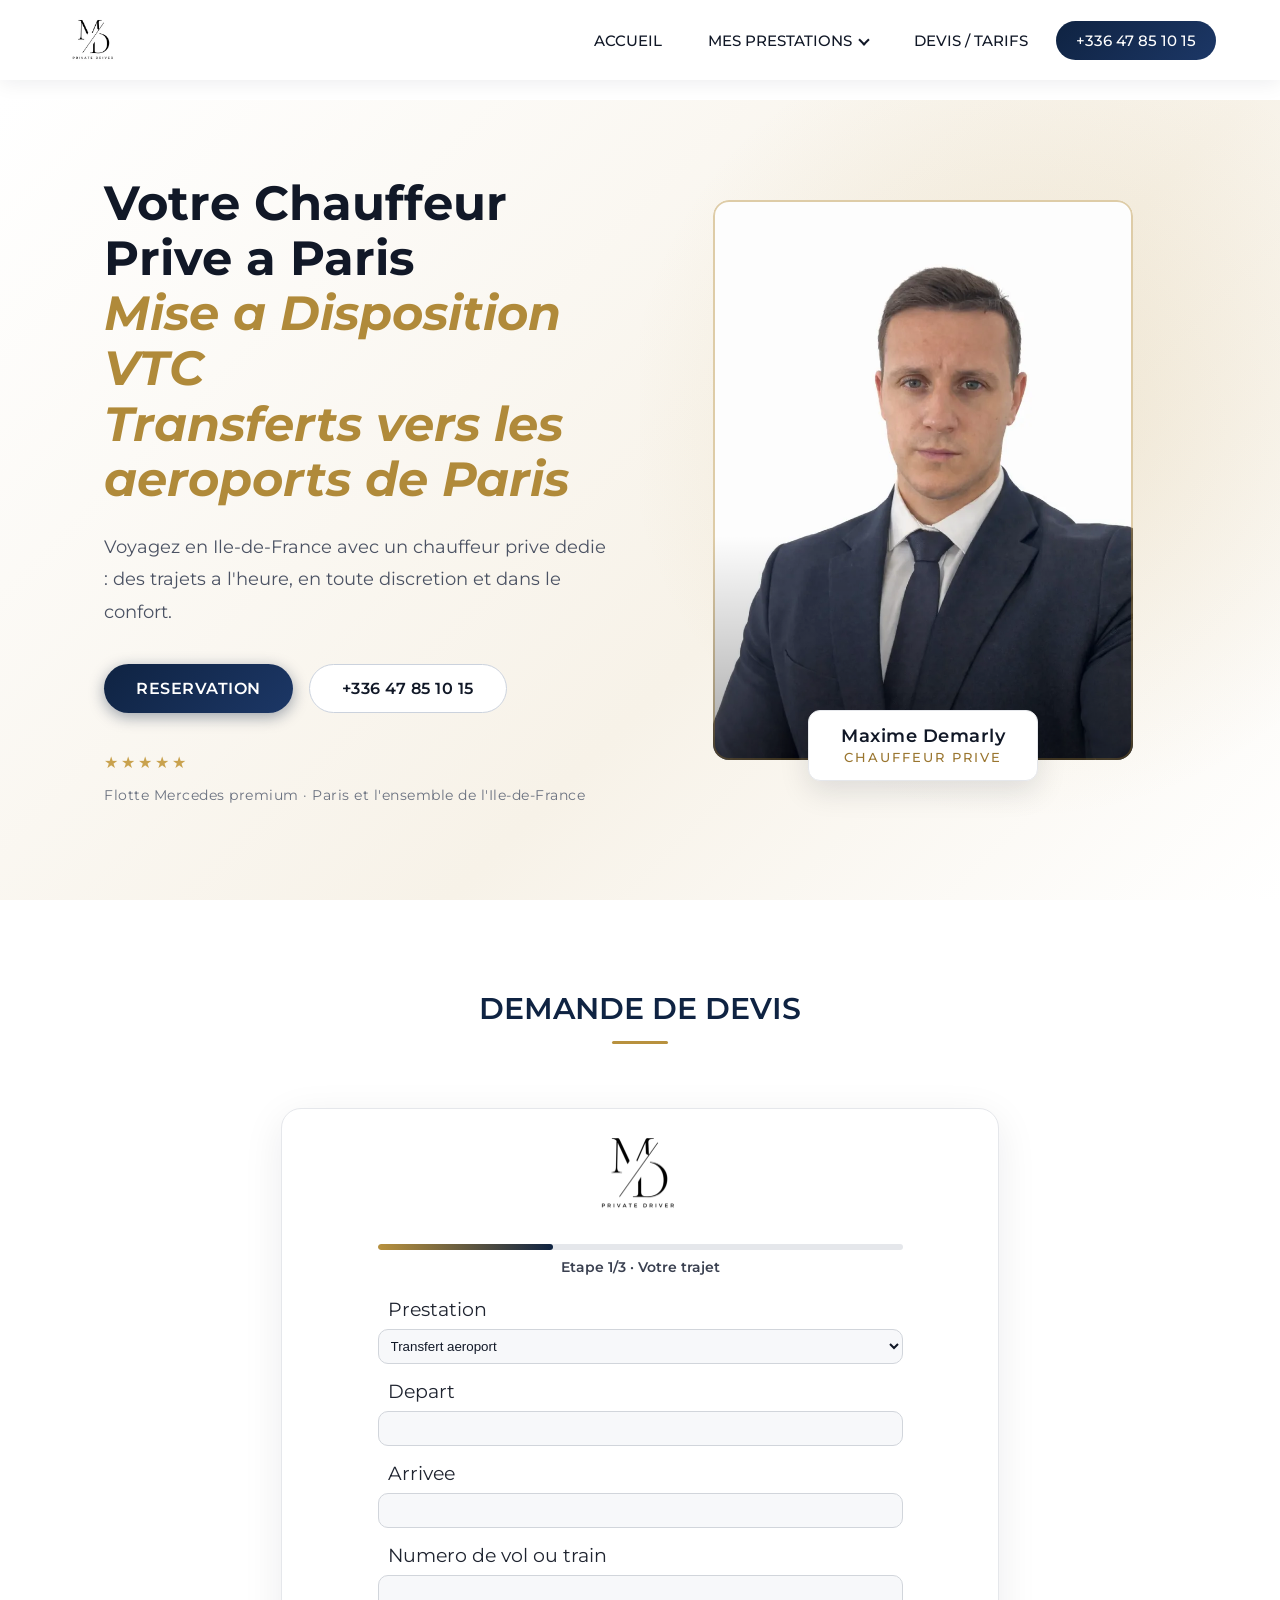
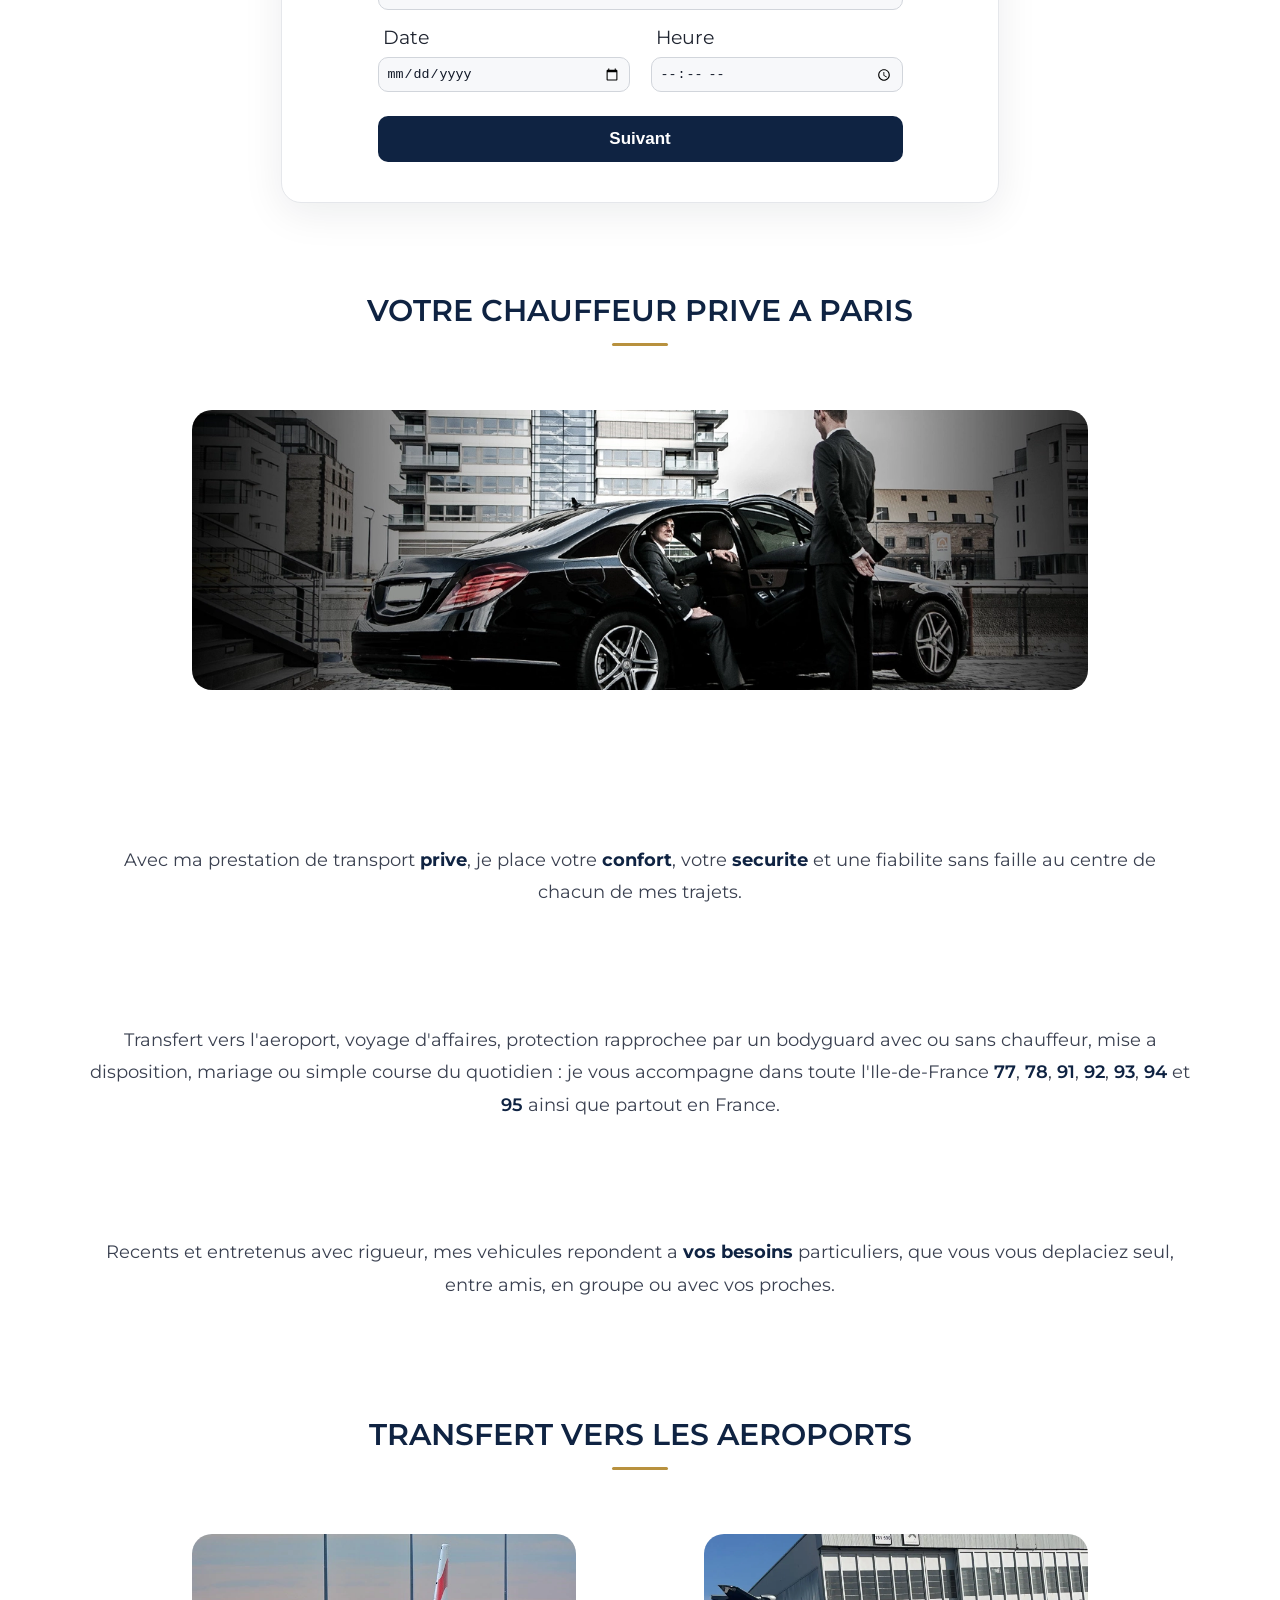
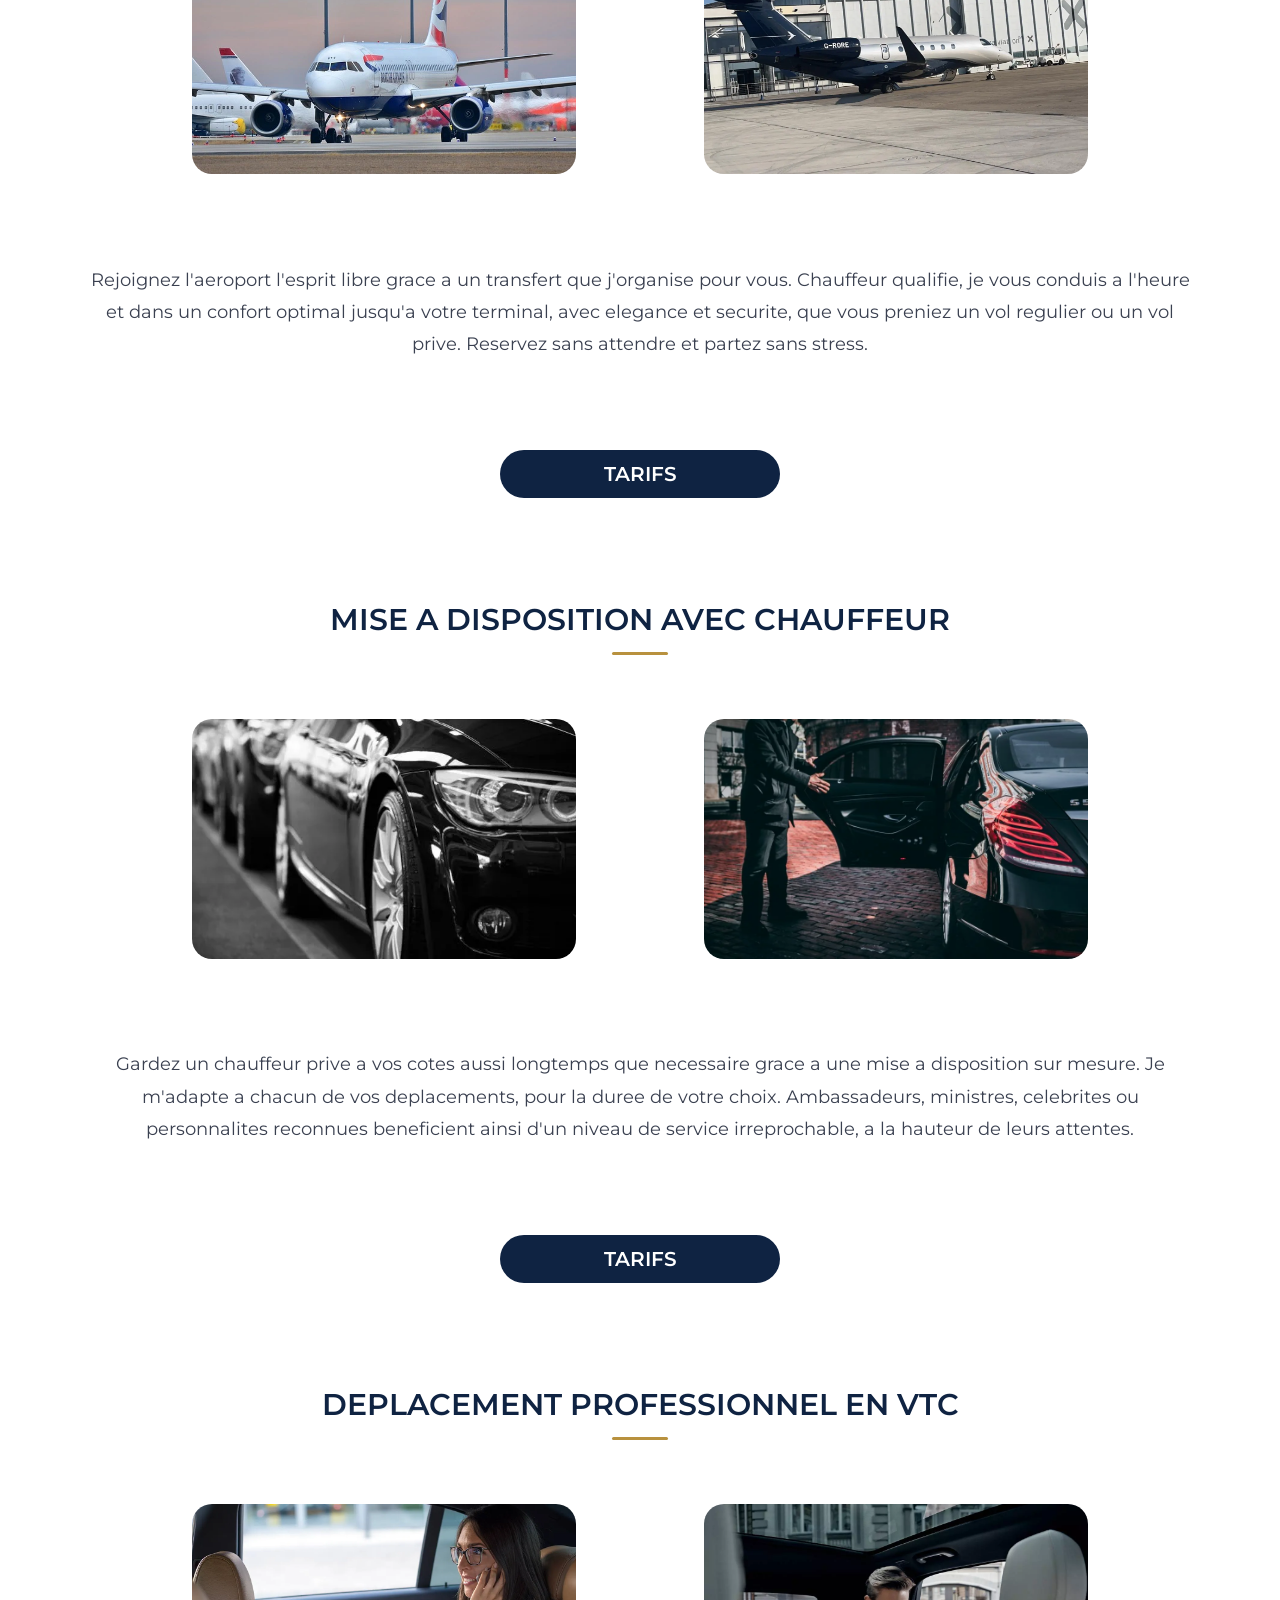
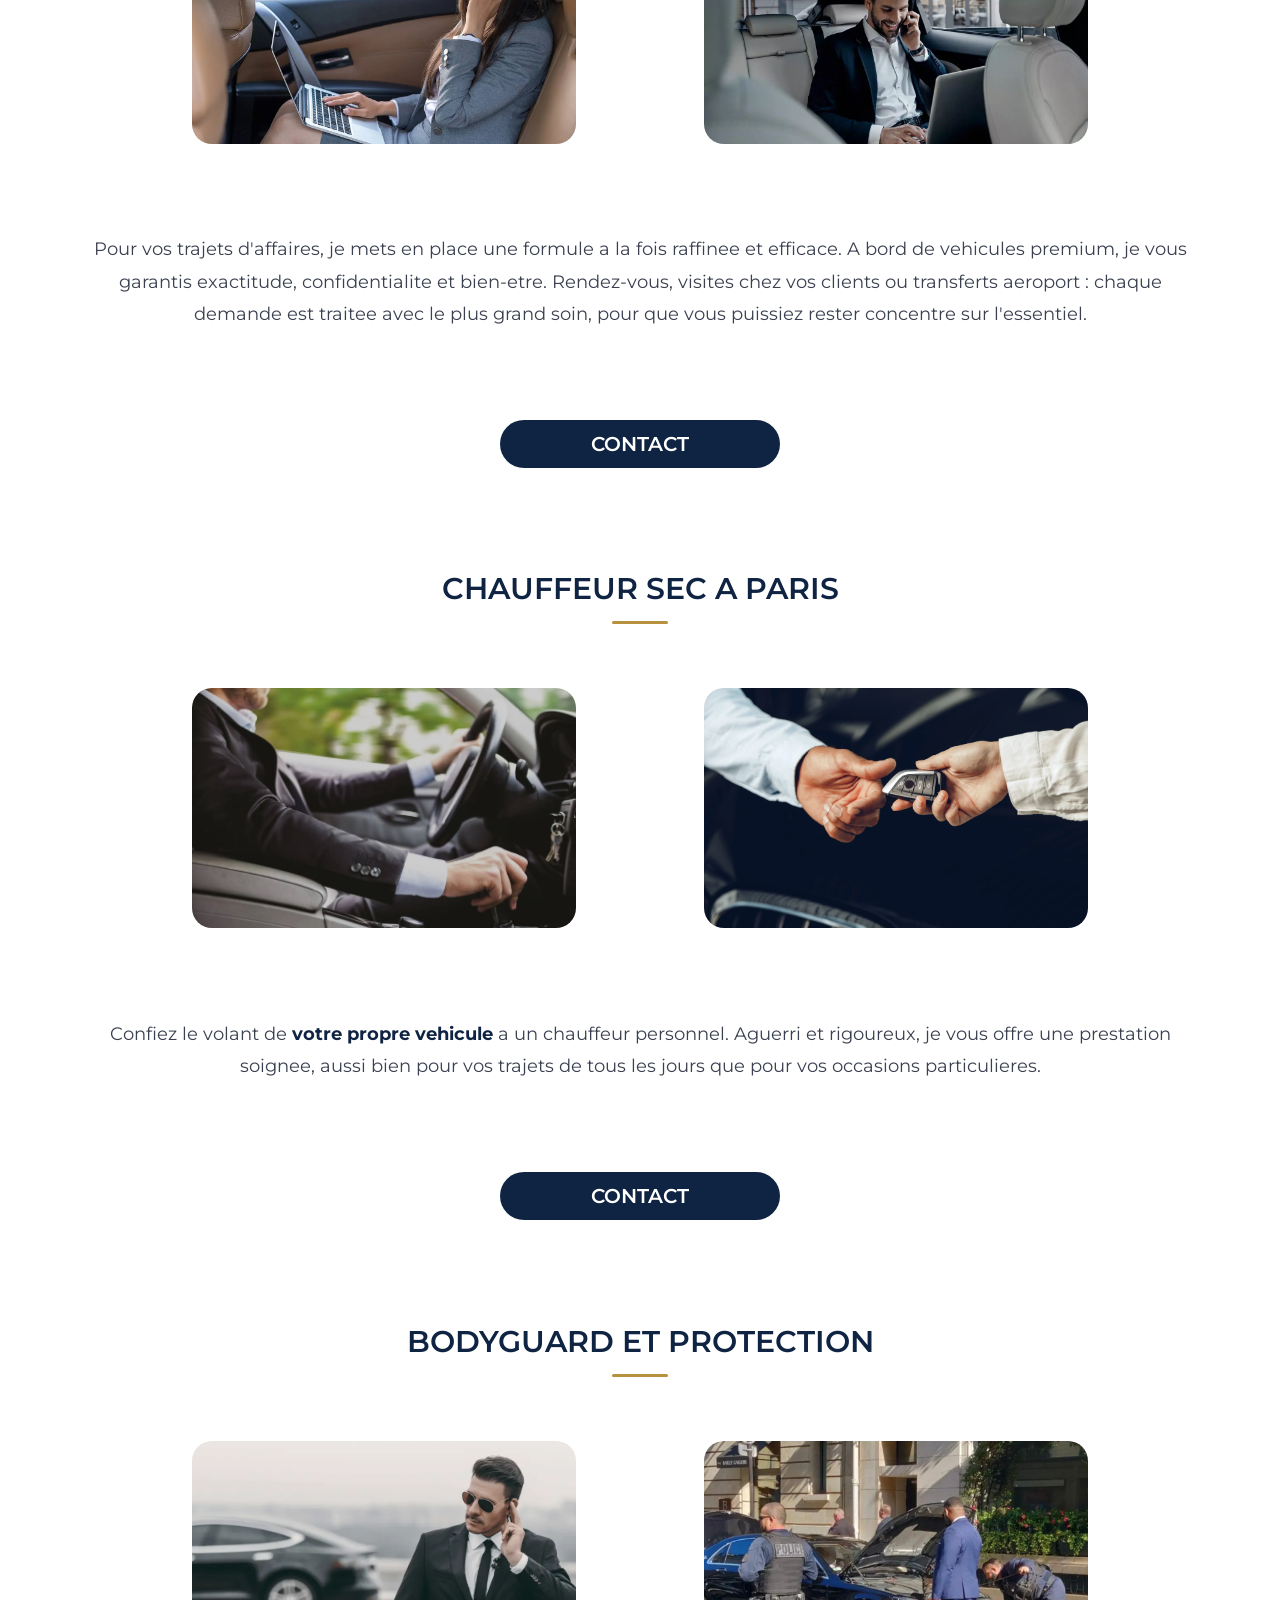
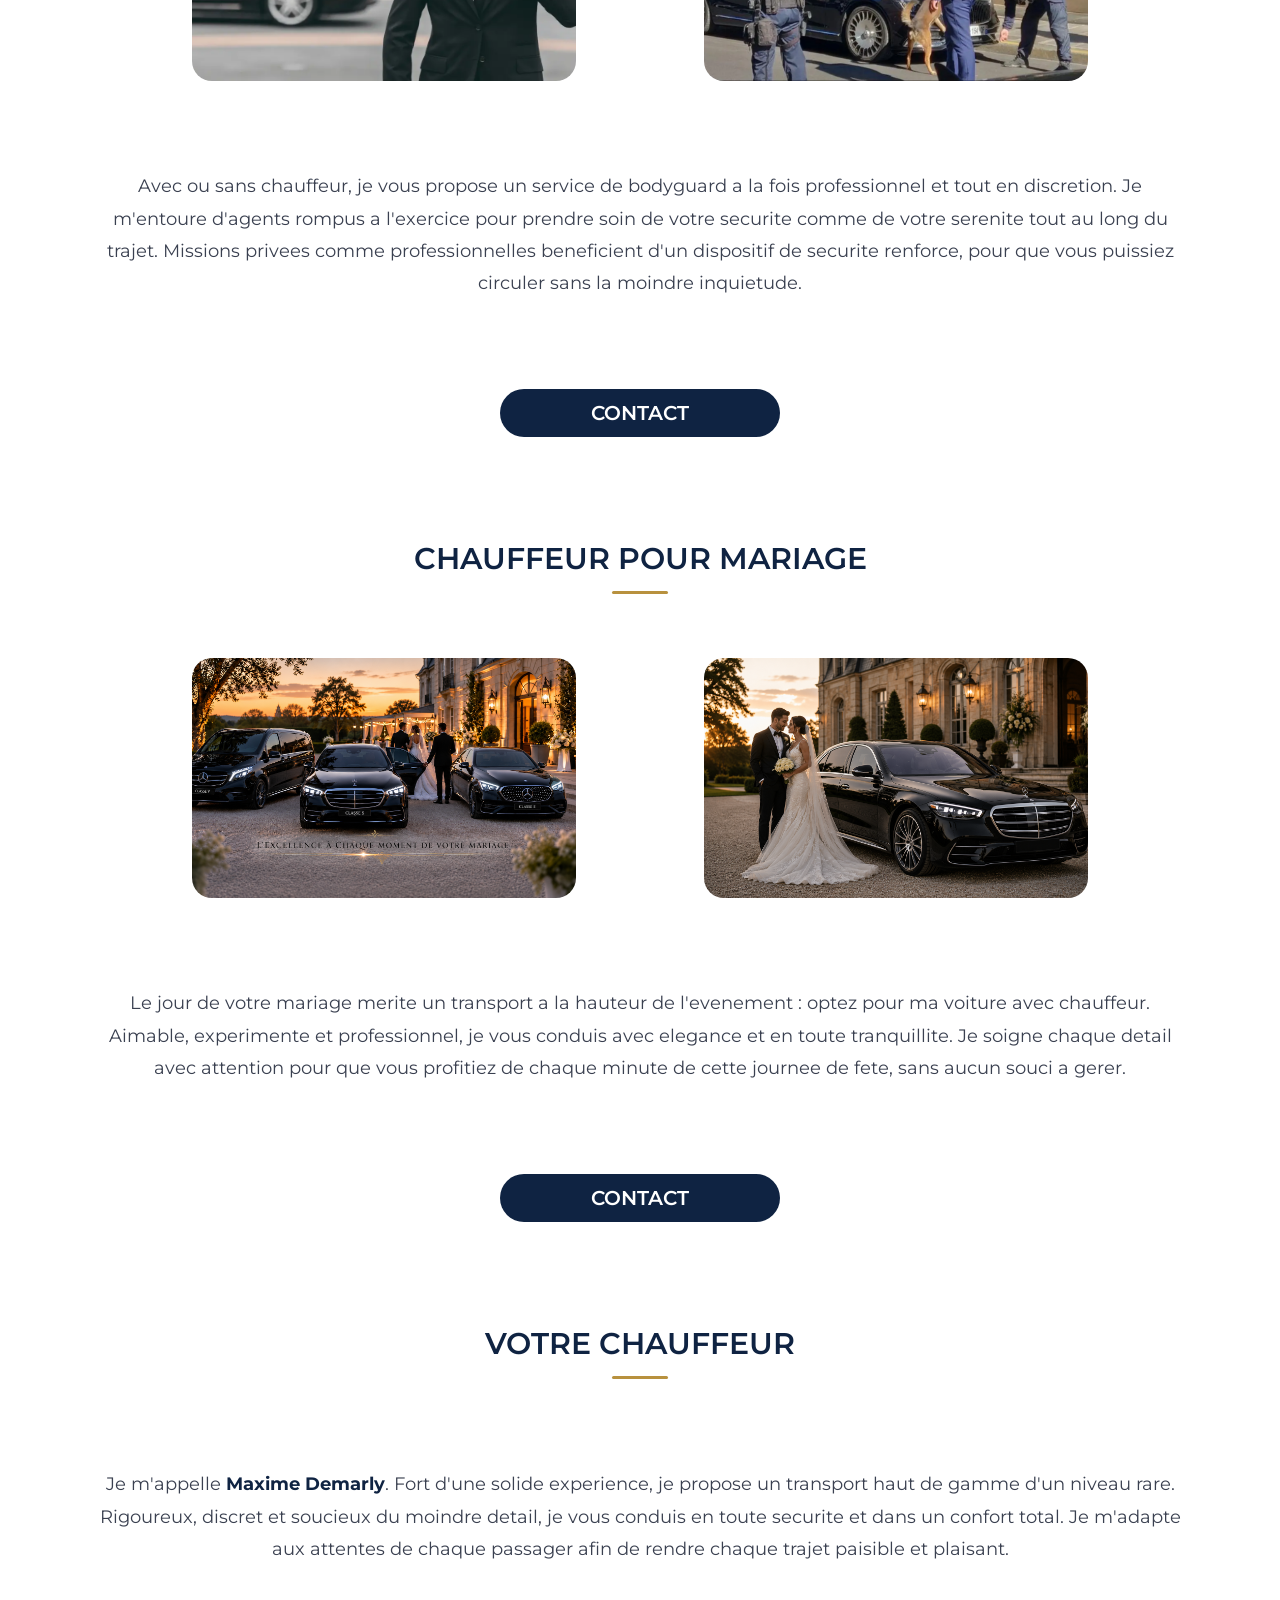
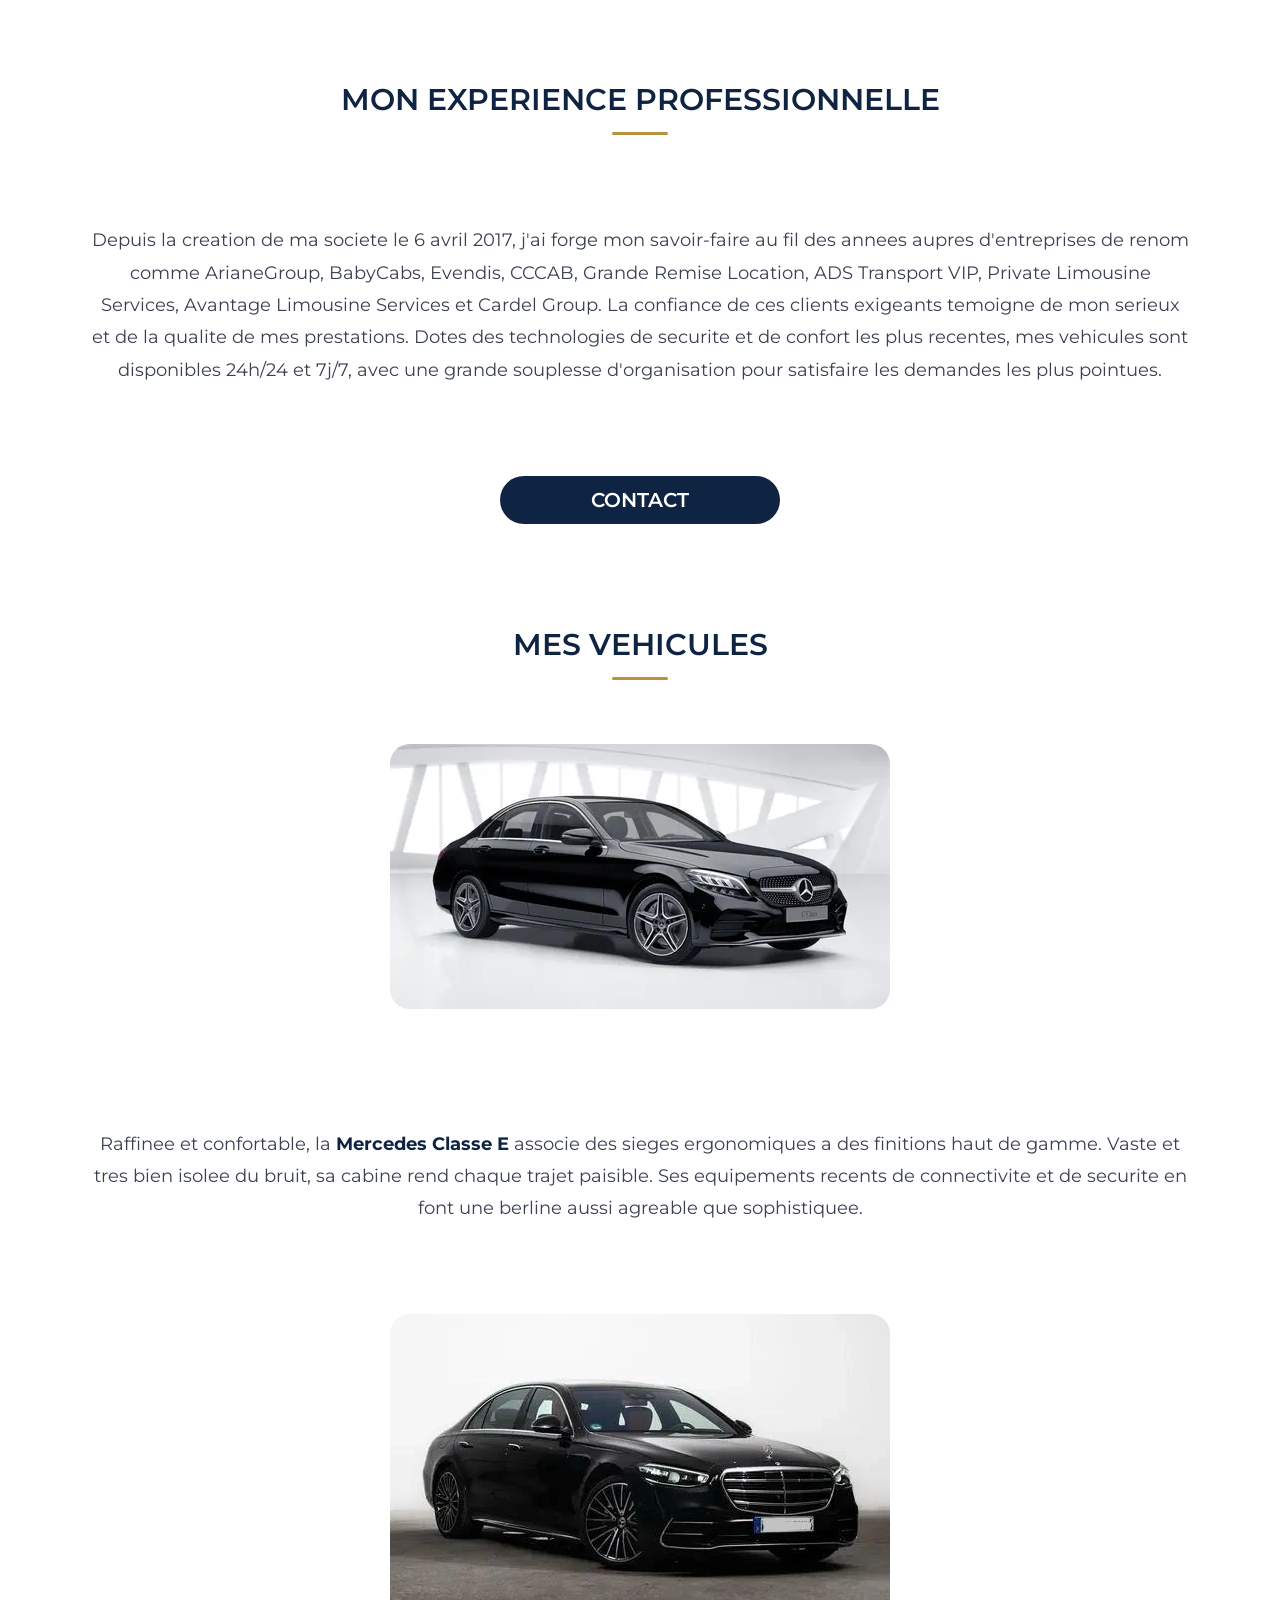
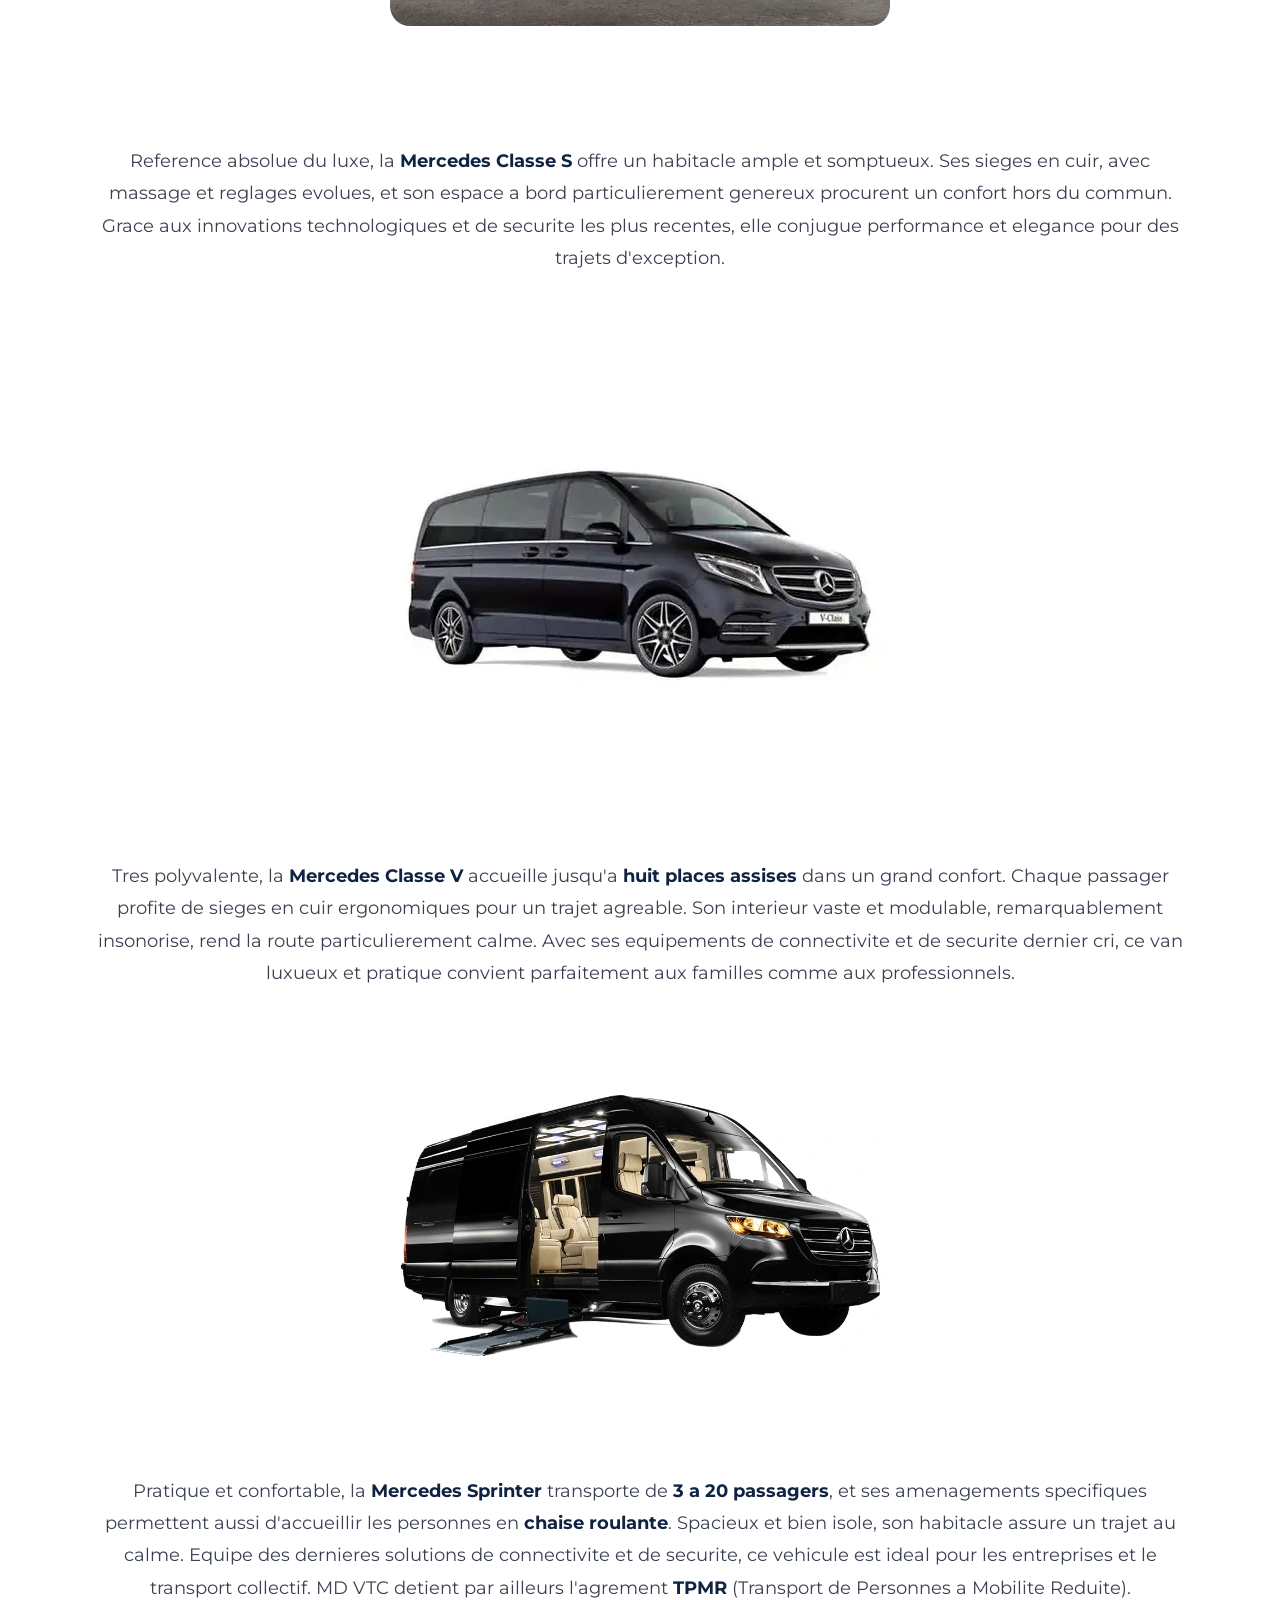
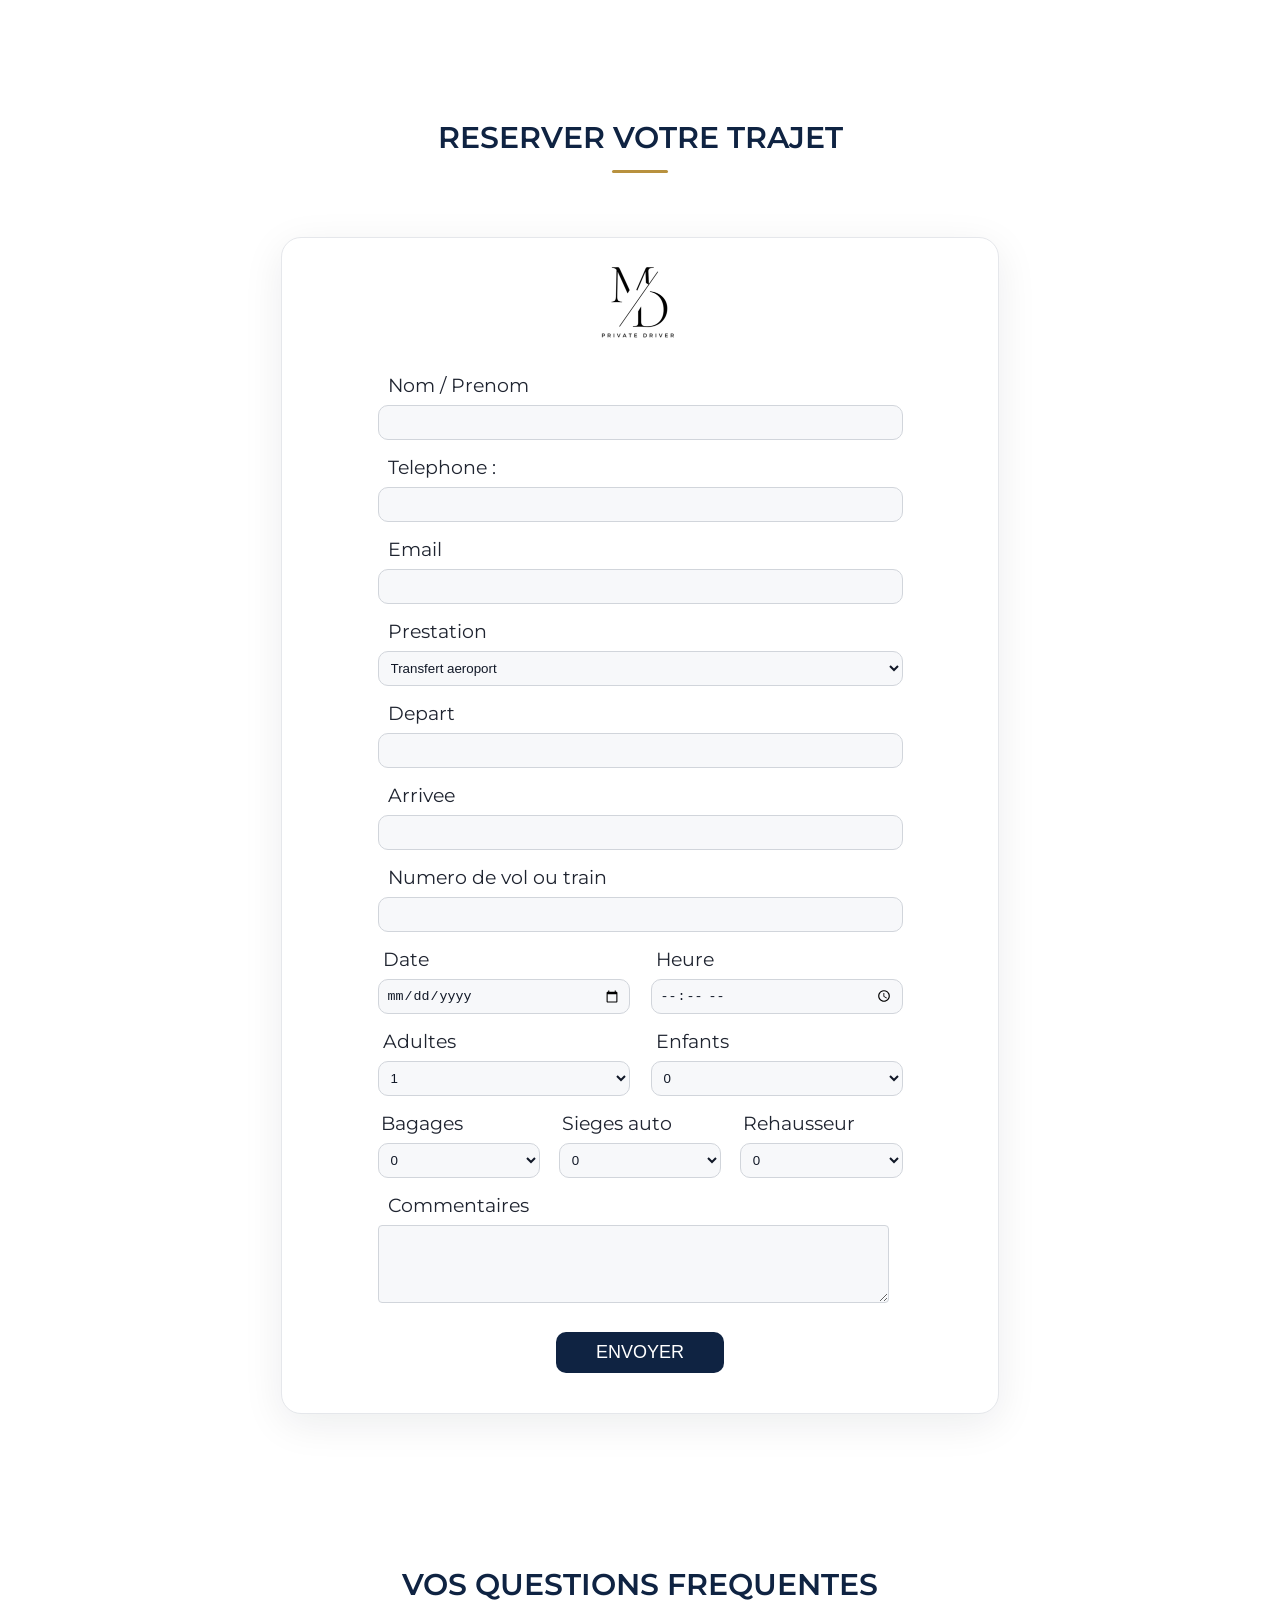
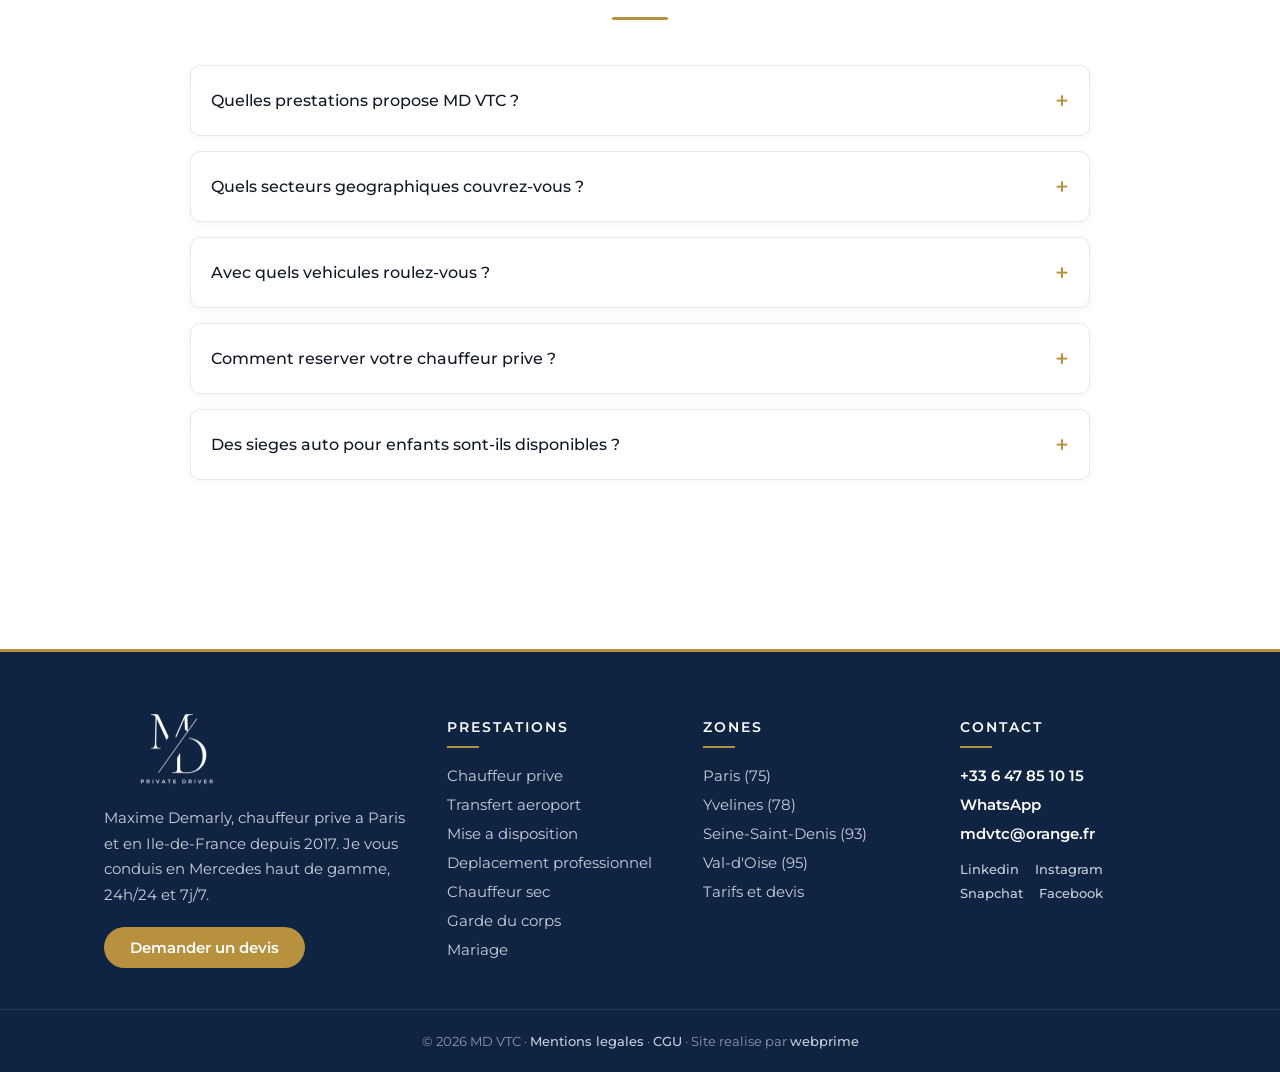
==== commit 6fedee7e: "Passage au je, nouveau footer et palette bleu nuit / or Co-Authored-By: Claude Opus 5 (1M context) <" ====
--- a/index.html
+++ b/index.html
@@ -22,7 +22,7 @@
     "@context": "https://schema.org",
     "@type": "LimousineService",
     "name": "MD VTC",
-    "description": "MD VTC met a votre disposition un chauffeur prive pour des trajets soignes a Paris et en Ile-de-France. Ponctualite, fiabilite et confort haut de gamme : nos chauffeurs, specialistes du transport de personnes, veillent a votre securite. Demandez votre reservation et voyagez l'esprit tranquille.",
+    "description": "MD VTC met a votre disposition un chauffeur prive pour des trajets soignes a Paris et en Ile-de-France. Ponctualite, fiabilite et confort haut de gamme : specialiste du transport de personnes, je veille a votre securite. Demandez votre reservation et voyagez l'esprit tranquille.",
     "url": "https://mdvtc-paris.com",
     "telephone": "+33647851015",
     "address": {
@@ -41,7 +41,7 @@
     ],
     "hasOfferCatalog": {
         "@type": "OfferCatalog",
-        "name": "Nos services de chauffeur prive",
+        "name": "Mes services de chauffeur prive",
         "itemListElement": [
             {
                 "@type": "Offer",
@@ -142,7 +142,7 @@
                 "name": "Quelles prestations propose MD VTC ?",
                 "acceptedAnswer": {
                     "@type": "Answer",
-                    "text": "Notre offre couvre l'ensemble de vos besoins de transport : transferts vers les aeroports (Orly, CDG, Beauvais), vehicule avec chauffeur mis a disposition, trajets d'affaires, voiture avec chauffeur pour votre mariage, chauffeur sec qui prend le volant de votre propre vehicule, ainsi qu'un service de garde du corps."
+                    "text": "Mon offre couvre l'ensemble de vos besoins de transport : transferts vers les aeroports (Orly, CDG, Beauvais), vehicule avec chauffeur mis a disposition, trajets d'affaires, voiture avec chauffeur pour votre mariage, chauffeur sec qui prend le volant de votre propre vehicule, ainsi qu'un service de garde du corps."
                 }
             },
             {
@@ -150,7 +150,7 @@
                 "name": "Quels secteurs geographiques couvrez-vous ?",
                 "acceptedAnswer": {
                     "@type": "Answer",
-                    "text": "Nos chauffeurs se deplacent sur l'ensemble de la region : Paris (75), Seine-et-Marne (77), Yvelines (78), Essonne (91), Hauts-de-Seine (92), Seine-Saint-Denis (93), Val-de-Marne (94) et Val-d'Oise (95). Les longs trajets vers n'importe quelle destination en France sont aussi assures."
+                    "text": "Je me deplace sur l'ensemble de la region : Paris (75), Seine-et-Marne (77), Yvelines (78), Essonne (91), Hauts-de-Seine (92), Seine-Saint-Denis (93), Val-de-Marne (94) et Val-d'Oise (95). J'assure aussi les longs trajets vers n'importe quelle destination en France."
                 }
             },
             {
@@ -158,7 +158,7 @@
                 "name": "Avec quels vehicules roulez-vous ?",
                 "acceptedAnswer": {
                     "@type": "Answer",
-                    "text": "Nous roulons en Mercedes haut de gamme : la Classe E (berline raffinee), la Classe S (luxe premium), la Classe V (jusqu'a 8 passagers) et le Sprinter (de 3 a 20 passagers, accessible PMR). Chaque vehicule est entretenu avec soin et equipe pour vous offrir un confort optimal."
+                    "text": "Je roule en Mercedes haut de gamme : la Classe E (berline raffinee), la Classe S (luxe premium), la Classe V (jusqu'a 8 passagers) et le Sprinter (de 3 a 20 passagers, accessible PMR). Chaque vehicule est entretenu avec soin et equipe pour vous offrir un confort optimal."
                 }
             },
             {
@@ -166,7 +166,7 @@
                 "name": "Comment reserver votre chauffeur prive ?",
                 "acceptedAnswer": {
                     "@type": "Answer",
-                    "text": "Plusieurs options s'offrent a vous : le formulaire en ligne present sur cette page, un appel au +33 6 47 85 10 15, un message WhatsApp ou un email a mdvtc@orange.fr. Nous revenons vers vous tres rapidement afin de valider votre reservation."
+                    "text": "Plusieurs options s'offrent a vous : le formulaire en ligne present sur cette page, un appel au +33 6 47 85 10 15, un message WhatsApp ou un email a mdvtc@orange.fr. Je reviens vers vous tres rapidement afin de valider votre reservation."
                 }
             },
             {
@@ -174,7 +174,7 @@
                 "name": "Des sieges auto pour enfants sont-ils disponibles ?",
                 "acceptedAnswer": {
                     "@type": "Answer",
-                    "text": "Oui, sieges bebes et rehausseurs sont fournis sans aucun frais pour vos enfants. Signalez-le simplement au moment de reserver et nous equiperons le vehicule en fonction de vos besoins."
+                    "text": "Oui, sieges bebes et rehausseurs sont fournis sans aucun frais pour vos enfants. Signalez-le simplement au moment de reserver et j'equiperai le vehicule en fonction de vos besoins."
                 }
             }
         ]
@@ -202,7 +202,7 @@
                 </li>
                 <li class="nav-item has-dropdown">
                     <input type="checkbox" id="dropdown-toggle" class="dropdown-toggle">
-                    <label for="dropdown-toggle" class="dropdown-label">NOS PRESTATIONS <span class="arrow"></span></label>
+                    <label for="dropdown-toggle" class="dropdown-label">MES PRESTATIONS <span class="arrow"></span></label>
                     <ul class="dropdown">
                         <li><a href="chauffeur-prive-paris-75.html" title="chauffeur prive paris">Chauffeur prive</a></li>
                         <li><a href="transfert-aeroport.html" title="transfert aeroport">Transfert Aeroport</a></li>
@@ -382,7 +382,7 @@
             </form>
             <div class="contact-thanks" style="display:none; padding: 30px 20px; background-color: #e8f5e9; border: 2px solid #2e7d32; border-radius: 8px; text-align: center; margin-top: 20px;">
                 <h3 style="color: #2e7d32; margin: 0 0 10px 0;">Merci pour votre demande !</h3>
-                <p style="margin: 0; color: #1b5e20; font-size: 1.05em;">Nous vous recontactons rapidement.</p>
+                <p style="margin: 0; color: #1b5e20; font-size: 1.05em;">Je vous recontacte rapidement.</p>
             </div>
         </div>
         <section>
@@ -392,16 +392,16 @@
             </div>
             <div class="texte1">
                 <p>
-                    Avec notre prestation de transport <strong>prive</strong>, nous placons votre <strong>confort</strong>,
-                    votre <strong>securite</strong> et une fiabilite sans faille au centre de chacun de nos trajets.
+                    Avec ma prestation de transport <strong>prive</strong>, je place votre <strong>confort</strong>,
+                    votre <strong>securite</strong> et une fiabilite sans faille au centre de chacun de mes trajets.
                 </p>
                 <p>
                     Transfert vers l'aeroport, voyage d'affaires, protection rapprochee par un bodyguard avec ou sans
-                    chauffeur, mise a disposition, mariage ou simple course du quotidien : nos chauffeurs professionnels
-                    vous accompagnent dans toute l'Ile-de-France <a href="tarif-chauffeur-prive.html">77</a>, <a href="chauffeur-prive-78.html">78</a>, <a href="tarif-chauffeur-prive.html">91</a>, <a href="tarif-chauffeur-prive.html">92</a>, <a href="chauffeur-prive-93.html">93</a>, <a href="tarif-chauffeur-prive.html">94</a> et <a href="chauffeur-prive-95.html">95</a> ainsi que partout en France.
+                    chauffeur, mise a disposition, mariage ou simple course du quotidien : je vous accompagne
+                    dans toute l'Ile-de-France <a href="tarif-chauffeur-prive.html">77</a>, <a href="chauffeur-prive-78.html">78</a>, <a href="tarif-chauffeur-prive.html">91</a>, <a href="tarif-chauffeur-prive.html">92</a>, <a href="chauffeur-prive-93.html">93</a>, <a href="tarif-chauffeur-prive.html">94</a> et <a href="chauffeur-prive-95.html">95</a> ainsi que partout en France.
                 </p>
                 <p>
-                    Recents et entretenus avec rigueur, nos vehicules repondent a <strong>vos besoins</strong>
+                    Recents et entretenus avec rigueur, mes vehicules repondent a <strong>vos besoins</strong>
                     particuliers, que vous vous deplaciez seul, entre amis, en groupe ou avec vos proches.
                 </p>
             </div>
@@ -419,8 +419,8 @@
                     decoding="async">
             </div>
             <div class="texte1">
-                <p> Rejoignez l'aeroport l'esprit libre grace a un transfert organise par nos soins. Nos chauffeurs
-                    qualifies vous conduisent a l'heure et dans un confort optimal jusqu'a votre terminal, avec
+                <p> Rejoignez l'aeroport l'esprit libre grace a un transfert que j'organise pour vous. Chauffeur
+                    qualifie, je vous conduis a l'heure et dans un confort optimal jusqu'a votre terminal, avec
                     elegance et securite, que vous preniez un vol regulier ou un vol prive. Reservez sans attendre
                     et partez sans stress. </p>
             </div>
@@ -440,7 +440,7 @@
             </div>
             <div class="texte1">
                 <p> Gardez un chauffeur prive a vos cotes aussi longtemps que necessaire grace a une mise a
-                    disposition sur mesure. Nos professionnels s'adaptent a chacun de vos deplacements, pour la duree
+                    disposition sur mesure. Je m'adapte a chacun de vos deplacements, pour la duree
                     de votre choix. Ambassadeurs, ministres, celebrites ou personnalites reconnues beneficient ainsi
                     d'un niveau de service irreprochable, a la hauteur de leurs attentes. </p>
             </div>
@@ -459,8 +459,8 @@
                     loading="lazy" decoding="async">
             </div>
             <div class="texte1">
-                <p> Pour vos trajets d'affaires, nous mettons en place une formule a la fois raffinee et efficace.
-                    A bord de vehicules premium, nos chauffeurs aguerris vous garantissent exactitude, confidentialite
+                <p> Pour vos trajets d'affaires, je mets en place une formule a la fois raffinee et efficace.
+                    A bord de vehicules premium, je vous garantis exactitude, confidentialite
                     et bien-etre. Rendez-vous, visites chez vos clients ou transferts aeroport : chaque demande est
                     traitee avec le plus grand soin, pour que vous puissiez rester concentre sur l'essentiel. </p>
             </div>
@@ -479,8 +479,8 @@
                     title="chauffeur sans voiture paris" loading="lazy" decoding="async">
             </div>
             <div class="texte1">
-                <p>Confiez le volant de <strong>votre propre vehicule</strong> a un chauffeur personnel. Aguerris et
-                    rigoureux, nos professionnels vous offrent une prestation soignee, aussi bien pour vos trajets
+                <p>Confiez le volant de <strong>votre propre vehicule</strong> a un chauffeur personnel. Aguerri et
+                    rigoureux, je vous offre une prestation soignee, aussi bien pour vos trajets
                     de tous les jours que pour vos occasions particulieres.</p>
             </div>
             <a class="bouton-3" href="tel:+33647851015" title="reserver uber">CONTACT</a>
@@ -498,8 +498,8 @@
             </div>
             <div class="texte1">
                 <p>
-                    Avec ou sans chauffeur, nos bodyguards vous apportent une protection a la fois professionnelle et
-                    tout en discretion. Agents rompus a l'exercice et chauffeurs qualifies prennent soin de votre
+                    Avec ou sans chauffeur, je vous propose un service de bodyguard a la fois professionnel et
+                    tout en discretion. Je m'entoure d'agents rompus a l'exercice pour prendre soin de votre
                     securite comme de votre serenite tout au long du trajet. Missions privees comme professionnelles
                     beneficient d'un dispositif de securite renforce, pour que vous puissiez circuler sans la moindre
                     inquietude.
@@ -520,9 +520,9 @@
                     title="voiture avec chauffeur pour mariage" loading="lazy" decoding="async">
             </div>
             <div class="texte1">
-                <p> Le jour de votre mariage merite un transport a la hauteur de l'evenement : optez pour notre
-                    voiture avec chauffeur. Aimables, experimentes et professionnels, nos chauffeurs vous conduisent
-                    avec elegance et en toute tranquillite. Chaque detail est soigne avec attention pour que vous
+                <p> Le jour de votre mariage merite un transport a la hauteur de l'evenement : optez pour ma
+                    voiture avec chauffeur. Aimable, experimente et professionnel, je vous conduis
+                    avec elegance et en toute tranquillite. Je soigne chaque detail avec attention pour que vous
                     profitiez de chaque minute de cette journee de fete, sans aucun souci a gerer. </p>
             </div>
             <a class="bouton-3" href="tel:+33647851015"
@@ -531,18 +531,18 @@
         <section>
             <h2>VOTRE CHAUFFEUR</h2>
             <div class="texte1">
-                <p>Fort d'une solide experience, <strong>Maxime Demarly</strong> propose un transport haut de gamme
-                    d'un niveau rare. Rigoureux, discret et soucieux du moindre detail, il vous conduit en toute
-                    securite et dans un confort total. Aimable et investi, Maxime s'adapte aux attentes de chaque
-                    passager afin de rendre chaque trajet paisible et plaisant.</p>
-            </div>
-            <h2>NOS EXPERIENCES PROFESSIONNELLES</h2>
+                <p>Je m'appelle <strong>Maxime Demarly</strong>. Fort d'une solide experience, je propose un transport haut de gamme
+                    d'un niveau rare. Rigoureux, discret et soucieux du moindre detail, je vous conduis en toute
+                    securite et dans un confort total. Je m'adapte aux attentes de chaque passager afin de rendre
+                    chaque trajet paisible et plaisant.</p>
+            </div>
+            <h2>MON EXPERIENCE PROFESSIONNELLE</h2>
             <div class="texte1">
-                <p>Creee le 6 avril 2017, notre societe a forge son savoir-faire au fil des annees aupres
+                <p>Depuis la creation de ma societe le 6 avril 2017, j'ai forge mon savoir-faire au fil des annees aupres
                     d'entreprises de renom comme ArianeGroup, BabyCabs, Evendis, CCCAB, Grande Remise Location,
                     ADS Transport VIP, Private Limousine Services, Avantage Limousine Services et Cardel Group.
-                    La confiance de ces clients exigeants temoigne de notre serieux et de la qualite de nos
-                    prestations. Dotes des technologies de securite et de confort les plus recentes, nos vehicules
+                    La confiance de ces clients exigeants temoigne de mon serieux et de la qualite de mes
+                    prestations. Dotes des technologies de securite et de confort les plus recentes, mes vehicules
                     sont disponibles 24h/24 et 7j/7, avec une grande souplesse d'organisation pour satisfaire
                     les demandes les plus pointues.
                 </p>
@@ -550,7 +550,7 @@
         </section>
         <a class="bouton-3" href="tel:+33647851015" title="reserver uber">CONTACT</a>
         <section>
-            <h2>NOS VEHICULES</h2>
+            <h2>MES VEHICULES</h2>
             <div class="vehi-index">
                 <div class="nos-vehicules-pc">
                     <a href="https://www.mercedes-benz.fr/passengercars/models/saloon/e-class/overview.html"
@@ -750,7 +750,7 @@
             </form>
             <div class="contact-thanks" style="display:none; padding: 30px 20px; background-color: #e8f5e9; border: 2px solid #2e7d32; border-radius: 8px; text-align: center; margin-top: 20px;">
                 <h3 style="color: #2e7d32; margin: 0 0 10px 0;">Merci pour votre demande !</h3>
-                <p style="margin: 0; color: #1b5e20; font-size: 1.05em;">Nous vous recontactons rapidement.</p>
+                <p style="margin: 0; color: #1b5e20; font-size: 1.05em;">Je vous recontacte rapidement.</p>
             </div>
         </div>
     </main>
@@ -760,58 +760,84 @@
             <input type="checkbox" id="faq1">
             <label for="faq1">Quelles prestations propose MD VTC ?</label>
             <div class="faq-answer">
-                <p>Notre offre couvre l'ensemble de vos besoins de transport : transferts vers les aeroports (Orly, CDG, Beauvais), vehicule avec chauffeur mis a disposition, trajets d'affaires, voiture avec chauffeur pour votre mariage, chauffeur sec qui prend le volant de votre propre vehicule, ainsi qu'un service de garde du corps.</p>
+                <p>Mon offre couvre l'ensemble de vos besoins de transport : transferts vers les aeroports (Orly, CDG, Beauvais), vehicule avec chauffeur mis a disposition, trajets d'affaires, voiture avec chauffeur pour votre mariage, chauffeur sec qui prend le volant de votre propre vehicule, ainsi qu'un service de garde du corps.</p>
             </div>
         </div>
         <div class="faq-item">
             <input type="checkbox" id="faq2">
             <label for="faq2">Quels secteurs geographiques couvrez-vous ?</label>
             <div class="faq-answer">
-                <p>Nos chauffeurs se deplacent sur l'ensemble de la region : Paris (75), Seine-et-Marne (77), Yvelines (78), Essonne (91), Hauts-de-Seine (92), Seine-Saint-Denis (93), Val-de-Marne (94) et Val-d'Oise (95). Les longs trajets vers n'importe quelle destination en France sont aussi assures.</p>
+                <p>Je me deplace sur l'ensemble de la region : Paris (75), Seine-et-Marne (77), Yvelines (78), Essonne (91), Hauts-de-Seine (92), Seine-Saint-Denis (93), Val-de-Marne (94) et Val-d'Oise (95). J'assure aussi les longs trajets vers n'importe quelle destination en France.</p>
             </div>
         </div>
         <div class="faq-item">
             <input type="checkbox" id="faq3">
             <label for="faq3">Avec quels vehicules roulez-vous ?</label>
             <div class="faq-answer">
-                <p>Nous roulons en Mercedes haut de gamme : la Classe E (berline raffinee), la Classe S (luxe premium), la Classe V (jusqu'a 8 passagers) et le Sprinter (de 3 a 20 passagers, accessible PMR). Chaque vehicule est entretenu avec soin et equipe pour vous offrir un confort optimal.</p>
+                <p>Je roule en Mercedes haut de gamme : la Classe E (berline raffinee), la Classe S (luxe premium), la Classe V (jusqu'a 8 passagers) et le Sprinter (de 3 a 20 passagers, accessible PMR). Chaque vehicule est entretenu avec soin et equipe pour vous offrir un confort optimal.</p>
             </div>
         </div>
         <div class="faq-item">
             <input type="checkbox" id="faq4">
             <label for="faq4">Comment reserver votre chauffeur prive ?</label>
             <div class="faq-answer">
-                <p>Plusieurs options s'offrent a vous : le formulaire en ligne present sur cette page, un appel au +33 6 47 85 10 15, un message WhatsApp ou un email a mdvtc@orange.fr. Nous revenons vers vous tres rapidement afin de valider votre reservation.</p>
+                <p>Plusieurs options s'offrent a vous : le formulaire en ligne present sur cette page, un appel au +33 6 47 85 10 15, un message WhatsApp ou un email a mdvtc@orange.fr. Je reviens vers vous tres rapidement afin de valider votre reservation.</p>
             </div>
         </div>
         <div class="faq-item">
             <input type="checkbox" id="faq5">
             <label for="faq5">Des sieges auto pour enfants sont-ils disponibles ?</label>
             <div class="faq-answer">
-                <p>Oui, sieges bebes et rehausseurs sont fournis sans aucun frais pour vos enfants. Signalez-le simplement au moment de reserver et nous equiperons le vehicule en fonction de vos besoins.</p>
+                <p>Oui, sieges bebes et rehausseurs sont fournis sans aucun frais pour vos enfants. Signalez-le simplement au moment de reserver et j'equiperai le vehicule en fonction de vos besoins.</p>
             </div>
         </div>
     </section>
-    <footer>
-        <div id="contactez-nous">
-            <h4>NOS RESEAUX SOCIAUX</h4>
-            <div class="reseau-md">
-                <a href="https://fr.linkedin.com/" target="_blank" title="linkedin md vtc"> Linkedin -</a>
-                <a href="https://www.instagram.com/" target="_blank" title="instagram md vtc"> Instagram -</a>
-                <a href="https://www.snapchat.com/" target="_blank" title="snapchat md vtc">Snapchat -</a>
-                <a href="https://www.facebook.com/" target="_blank" title="facebook md vtc">Facebook</a>
-            </div>
-            <h4>CONTACTEZ - NOUS</h4>
-            <p class="lien">Tel : <a href="tel:+33647851015" target="_blank" title="tel">
-                    +33647851015</a> <br><br>
-                <a href="https://wa.me/message/5R6MVEKULLH3N1" target="_blank" title="WhatsApp">WhatsApp</a> <br><br>
-                E-mail :<a href="mailto:mdvtc@orange.fr" target="_blank" title="email"> mdvtc@orange.fr</a>
-            </p>
-            <div class="lien-wp">
-                <h5>&copy; Copyright 2026 - Site realise par <a href="https://kazeko-fight.com/" target="_blank">webprime</a> - <a
-                        href="mentions-legales.html" target="_blank">mentions legales</a> - <a href="cgu.html" target="_blank">CGU</a>.
-                </h5>
-            </div>
+    <footer class="site-footer" id="contactez-nous">
+        <div class="footer-grid">
+            <div class="footer-col footer-brand">
+                <img src="./logo/img-form.webp" alt="MD VTC chauffeur prive Paris" title="md vtc" class="footer-logo" width="150" height="74" loading="lazy" decoding="async">
+                <p>Maxime Demarly, chauffeur prive a Paris et en Ile-de-France depuis 2017. Je vous conduis en Mercedes haut de gamme, 24h/24 et 7j/7.</p>
+                <a class="footer-cta" href="tarif-chauffeur-prive.html" title="devis chauffeur prive">Demander un devis</a>
+            </div>
+            <div class="footer-col">
+                <h4>PRESTATIONS</h4>
+                <ul>
+                    <li><a href="chauffeur-prive-paris-75.html" title="chauffeur prive paris">Chauffeur prive</a></li>
+                    <li><a href="transfert-aeroport.html" title="transfert aeroport">Transfert aeroport</a></li>
+                    <li><a href="mise-a-disposition-vtc.html" title="mise a disposition vtc">Mise a disposition</a></li>
+                    <li><a href="deplacements-professionnels.html" title="deplacement professionnel">Deplacement professionnel</a></li>
+                    <li><a href="location-chauffeur-sans-voiture.html" title="chauffeur sec">Chauffeur sec</a></li>
+                    <li><a href="garde-du-corps.html" title="garde du corps">Garde du corps</a></li>
+                    <li><a href="chauffeur-mariage.html" title="chauffeur mariage">Mariage</a></li>
+                </ul>
+            </div>
+            <div class="footer-col">
+                <h4>ZONES</h4>
+                <ul>
+                    <li><a href="chauffeur-prive-paris-75.html" title="chauffeur prive paris 75">Paris (75)</a></li>
+                    <li><a href="chauffeur-prive-78.html" title="chauffeur prive yvelines">Yvelines (78)</a></li>
+                    <li><a href="chauffeur-prive-93.html" title="chauffeur prive seine-saint-denis">Seine-Saint-Denis (93)</a></li>
+                    <li><a href="chauffeur-prive-95.html" title="chauffeur prive val-d'oise">Val-d'Oise (95)</a></li>
+                    <li><a href="tarif-chauffeur-prive.html" title="tarif chauffeur prive">Tarifs et devis</a></li>
+                </ul>
+            </div>
+            <div class="footer-col">
+                <h4>CONTACT</h4>
+                <ul class="footer-contact">
+                    <li><a href="tel:+33647851015" title="tel">+33 6 47 85 10 15</a></li>
+                    <li><a href="https://wa.me/message/5R6MVEKULLH3N1" target="_blank" title="WhatsApp">WhatsApp</a></li>
+                    <li><a href="mailto:mdvtc@orange.fr" title="email">mdvtc@orange.fr</a></li>
+                </ul>
+                <div class="footer-social">
+                    <a href="https://fr.linkedin.com/" target="_blank" title="linkedin md vtc">Linkedin</a>
+                    <a href="https://www.instagram.com/" target="_blank" title="instagram md vtc">Instagram</a>
+                    <a href="https://www.snapchat.com/" target="_blank" title="snapchat md vtc">Snapchat</a>
+                    <a href="https://www.facebook.com/" target="_blank" title="facebook md vtc">Facebook</a>
+                </div>
+            </div>
+        </div>
+        <div class="footer-bottom">
+            <p>&copy; 2026 MD VTC &middot; <a href="mentions-legales.html">Mentions legales</a> &middot; <a href="cgu.html">CGU</a> &middot; Site realise par <a href="https://kazeko-fight.com/" target="_blank">webprime</a></p>
         </div>
         <div class="whats-icon"><a href="https://wa.me/message/5R6MVEKULLH3N1" title="reservation vtc"
                 target="_blank"><img src="numero-vtc.webp" alt="contact"></a>
@@ -888,7 +914,7 @@
             <span class="bottom-nav-icon"><svg viewBox="0 0 24 24"><path d="M3 11l9-8 9 8"/><path d="M5 10v10h14V10"/></svg></span>
             <span class="bottom-nav-label">Accueil</span>
         </a>
-        <a href="chauffeur-prive-paris-75.html" class="bottom-nav-item" title="Nos prestations VTC">
+        <a href="chauffeur-prive-paris-75.html" class="bottom-nav-item" title="Mes prestations VTC">
             <span class="bottom-nav-icon"><svg viewBox="0 0 24 24"><path d="M4 12l1.8-4.5c.3-.6.9-1 1.6-1h9.2c.7 0 1.3.4 1.6 1L20 12v5h-2.5v-2h-11v2H4z"/><circle cx="7.5" cy="14.5" r="1.5"/><circle cx="16.5" cy="14.5" r="1.5"/></svg></span>
             <span class="bottom-nav-label">Services</span>
         </a>
--- a/style.css
+++ b/style.css
@@ -1,15 +1,15 @@
 html{overflow-x:hidden}
 body{margin:0;padding:0;font-family:'Montserrat',sans-serif;background-color:#fff;color:#1f2430;margin-top:100px;overflow-x:hidden}
 h4{font-size:20px;margin-left:4%;margin-bottom:3%;margin-right:3%}
-a{text-decoration:none;font-weight:600;color:#135cf3}
-.texte1 a{color:#135cf3}
+a{text-decoration:none;font-weight:600;color:#0f2342}
+.texte1 a{color:#0f2342}
 p{color:#3a4050}
-strong{color:#135cf3}
+strong{color:#0f2342}
 h1,h2{text-align:center;font-weight:600}
 h1{font-size:40px;line-height:1.4;margin:5% 3%;color:#111827;}
 p{font-size:18px;margin:5%;text-align:center;background-color:transparent;padding:2%}
 .texte1,.p-slide{line-height:1.8}
-h2{color:#135cf3;margin:7% 3% 5%;font-size:30px;}
+h2{color:#0f2342;margin:7% 3% 5%;font-size:30px;}
 h3{text-align:center;font-weight:350;color:#3a4050;font-size:17px;margin-top:3%}
 .navbar{display:flex;justify-content:space-between;align-items:center;position:fixed;top:0;left:0;right:0;z-index:1000;height:80px;padding:0 5%;background:rgba(255,255,255,0.95);box-shadow:0 2px 20px rgba(17,24,39,0.08);backdrop-filter:blur(10px);-webkit-backdrop-filter:blur(10px)}
 .logo{height:60px;width:auto;transition:transform 0.3s ease}
@@ -23,9 +23,9 @@
 .nav-menu{display:flex;align-items:center;gap:10px;list-style:none;margin:0;padding:0}
 .nav-item{position:relative}
 .nav-item a,.dropdown-label{color:#111827;text-decoration:none;font-size:0.95rem;font-weight:500;padding:10px 18px;border-radius:8px;transition:all 0.3s ease;cursor:pointer;display:block}
-.nav-item a:hover,.dropdown-label:hover{background:rgba(19,92,243,0.08);color:#135cf3}
-.nav-cta a{background:linear-gradient(135deg,#135cf3 0%,#0d4abf 100%);color:#fff !important;border-radius:25px;padding:10px 20px}
-.nav-cta a:hover{background:linear-gradient(135deg,#0d4abf 0%,#093a8a 100%);transform:translateY(-2px);box-shadow:0 4px 15px rgba(19,92,243,0.4)}
+.nav-item a:hover,.dropdown-label:hover{background:rgba(184,145,62,0.13);color:#0f2342}
+.nav-cta a{background:linear-gradient(135deg,#0f2342 0%,#1c3766 100%);color:#fff !important;border-radius:25px;padding:10px 20px}
+.nav-cta a:hover{background:linear-gradient(135deg,#c29b4a 0%,#9a7630 100%);transform:translateY(-2px);box-shadow:0 4px 15px rgba(15,35,66,0.4)}
 .has-dropdown{position:relative}
 .dropdown-label{display:flex;align-items:center;gap:8px}
 .arrow{border:solid #111827;border-width:0 2px 2px 0;padding:3px;transform:rotate(45deg);transition:transform 0.3s ease}
@@ -33,22 +33,22 @@
 .dropdown{position:absolute;top:100%;left:0;min-width:220px;background:#fff;backdrop-filter:blur(10px);border-radius:12px;padding:10px 0;list-style:none;opacity:0;visibility:hidden;transform:translateY(10px);transition:all 0.3s ease;box-shadow:0 10px 40px rgba(17,24,39,0.12);border:1px solid #e5e7eb}
 .has-dropdown:hover .dropdown{opacity:1;visibility:visible;transform:translateY(5px)}
 .dropdown li a{padding:12px 20px;font-size:0.9rem;font-weight:400;border-radius:0}
-.dropdown li a:hover{background:rgba(19,92,243,0.08);padding-left:25px}
-.img-index{position:relative;text-align:center;display:flex;flex-direction:column;align-items:center;justify-content:center;margin-left:auto;margin-right:auto;height:clamp(450px, 55vh, 650px);width:92%;max-width:1400px;border-radius:25px;overflow:hidden;box-shadow:0 10px 40px rgba(19,92,243,0.15)}
+.dropdown li a:hover{background:rgba(184,145,62,0.13);padding-left:25px}
+.img-index{position:relative;text-align:center;display:flex;flex-direction:column;align-items:center;justify-content:center;margin-left:auto;margin-right:auto;height:clamp(450px, 55vh, 650px);width:92%;max-width:1400px;border-radius:25px;overflow:hidden;box-shadow:0 10px 40px rgba(15,35,66,0.15)}
 .background-image{position:absolute;top:0;left:0;width:100%;height:100%;object-fit:cover;z-index:-1;filter:brightness(0.85)}
 .img-index::after{content:'';position:absolute;top:0;left:0;width:100%;height:100%;background:linear-gradient(180deg,rgba(0,0,0,0.1) 0%,rgba(0,0,0,0.4) 100%);z-index:0}
 .img-index h1{background:transparent;color:#fff;width:auto;max-width:90%;padding:20px 30px;margin-top:auto;z-index:1;font-size:clamp(28px,4vw,44px);font-weight:700;letter-spacing:-0.5px;text-shadow:0 2px 20px rgba(0,0,0,0.6),0 4px 40px rgba(0,0,0,0.4)}
 .img-index h1 i{font-style:normal}
-.bouton-1{z-index:1;background:linear-gradient(135deg,#135cf3 0%,#0d4abf 100%);color:#fff;padding:14px 35px;border-radius:30px;text-decoration:none;margin-top:20px;margin-bottom:8%;transition:all 0.3s ease;font-size:16px;font-weight:600;letter-spacing:0.5px;box-shadow:0 4px 15px rgba(19,92,243,0.4)}
-.bouton-1:hover{background:linear-gradient(135deg,#0d4abf 0%,#093a8a 100%);transform:translateY(-2px);box-shadow:0 6px 20px rgba(19,92,243,0.5)}
+.bouton-1{z-index:1;background:linear-gradient(135deg,#0f2342 0%,#1c3766 100%);color:#fff;padding:14px 35px;border-radius:30px;text-decoration:none;margin-top:20px;margin-bottom:8%;transition:all 0.3s ease;font-size:16px;font-weight:600;letter-spacing:0.5px;box-shadow:0 4px 15px rgba(15,35,66,0.4)}
+.bouton-1:hover{background:linear-gradient(135deg,#c29b4a 0%,#9a7630 100%);transform:translateY(-2px);box-shadow:0 6px 20px rgba(15,35,66,0.5)}
 .form-container{display:flex;flex-direction:column;align-items:center;padding:8px;padding-top:20px;margin:0;margin-top:3%;margin-left:auto;margin-right:auto;width:clamp(400px, 55%, 700px);box-shadow:0 10px 40px rgba(17,24,39,0.08);border:1px solid #e5e7eb;color:#1f2430;background-color:#fff;z-index:1;border-radius:20px}
-.form-container h2{color:#135cf3}
+.form-container h2{color:#0f2342}
 form{width:75%}
 .form-container label{display:block;margin-bottom:8px;font-size:19px;margin-left:2%;text-align:left;color:#1f2430}
 textarea{width:94%;padding:8px;margin-bottom:15px;border:1px solid #d1d5db;background-color:#f7f8fa;border-radius:4px}
 .form-container input,.form-container select{width:100%;height:35px;padding:8px;margin-bottom:16px;box-sizing:border-box;border-radius:10px;border:1px solid #d1d5db;background-color:#f7f8fa;color:#111827}
-.form-container button{display:flex;justify-content:center;background-color:#135cf3;color:#ffff;padding:10px 40px;font-size:18px;margin:2% auto 6%;border:none;border-radius:10px;cursor:pointer;transition:background-color 0.3s ease}
-.form-container button:hover{background-color:#0d4abf}
+.form-container button{display:flex;justify-content:center;background-color:#0f2342;color:#ffff;padding:10px 40px;font-size:18px;margin:2% auto 6%;border:none;border-radius:10px;cursor:pointer;transition:background-color 0.3s ease}
+.form-container button:hover{background-color:#b8913e}
 #passengers{font-size:15px}
 .image-container{display:flex;justify-content:center;align-items:center;padding:1%;margin-left:auto;margin-right:auto;margin-bottom:4%;border-radius:20px}
 .image-container img{width:clamp(150px, 30%, 250px);height:auto;border-radius:20px}
@@ -64,16 +64,8 @@
 .img-presta{margin-bottom:10%;width:85%;display:block;margin-left:auto;margin-right:auto}
 .nos-vehicules-pc{display:flex;justify-content:center;width:clamp(500px, 70%, 900px);margin-left:auto;margin-right:auto;gap:5%}
 .nos-vehicules-pc img{width:100%;margin-top:0;margin-bottom:5%;border-radius:20px;object-fit:cover}
-.bouton-3{display:flex;justify-content:center;align-items:center;background-color:#135cf3;color:#fff;font-size:20px;padding:12px 40px;margin:2% auto 8%;text-decoration:none;border-radius:25px;width:fit-content;min-width:200px;transition:background-color 0.3s ease}
-.bouton-3:hover{background-color:#0d4abf}
-#contactez-nous{margin-top:10%;padding:2%;background-color:#f3f5f9;border-top:1px solid #e5e7eb}
-#contactez-nous h4{text-align:center;margin:5% 3% 3%;color:#111827;font-weight:600;font-size:18px}
-#contactez-nous p{color:#3a4050;background-color:transparent}
-.lien a{color:#135cf3;font-size:17px}
-.lien{margin-bottom:3%;margin-top:1%}
-.lien-wp a,.lien-wp p,.lien-wp h5{color:#6b7280;font-size:13px;text-align:center;font-weight:300;margin:0}
-.reseau-md{text-align:center;margin-bottom:7%}
-.reseau-md a{font-size:15px;color:#111827}
+.bouton-3{display:flex;justify-content:center;align-items:center;background-color:#0f2342;color:#fff;font-size:20px;padding:12px 40px;margin:2% auto 8%;text-decoration:none;border-radius:25px;width:fit-content;min-width:200px;transition:background-color 0.3s ease}
+.bouton-3:hover{background-color:#b8913e}
 .p-slide p{font-size:16px;text-align:left;background-color:#f3f5f9;width:30%;margin-left:auto;margin-right:auto;word-spacing:1px;padding-left:5%}
 .p-slide img{display:flex;justify-content:center;width:50%;margin:7% auto}
 .avantages-taxi-mob,.whats-icon,.nos-vehicules,.presta1-mob,.services-mob,.photo-id{display:none}
@@ -146,7 +138,7 @@
 .dropdown{position:static;opacity:1;visibility:visible;transform:none;max-height:0;overflow:hidden;padding:0;background:#f7f8fa;border:none;box-shadow:none;border-radius:8px;margin-top:5px}
 .dropdown-toggle:checked~.dropdown{max-height:500px;padding:10px 0}
 .dropdown li a{padding:12px 20px;font-size:0.9rem;color:#3a4050}
-.dropdown li a:hover{padding-left:25px;color:#135cf3}
+.dropdown li a:hover{padding-left:25px;color:#0f2342}
 .img-index{width:95%;height:clamp(300px,40vh,380px);border-radius:15px}
 .img-index h1{max-width:95%;padding:12px 18px;font-size:clamp(18px,5vw,24px)}
 .bouton-1{padding:10px 25px;font-size:14px;margin-bottom:12%}
@@ -168,24 +160,18 @@
 .bouton-3{padding:10px 25px;font-size:16px;margin:7% auto 10%}
 .p-slide p{font-size:14px;width:80%}
 .p-slide img{width:60%}
-#contactez-nous{padding:4% 0;margin-top:20%}
-#contactez-nous h4{margin:10% 0 5%}
-#contactez-nous p{text-align:center;margin:0 0 3%;font-size:17px}
-.lien-wp{margin-bottom:0}
-.lien-wp a,.lien-wp h5{margin-top:5%;margin-bottom:0}
-.reseau-md{margin-bottom:13%}
 .whats-icon{display:flex;position:fixed;right:4%;bottom:3%}
 .whats-icon img{width:60px;height:61px;border-radius:20px}
 .avantages-taxi,.nos-vehicules-pc,.presta1,.presta2,.services-pc{display:none}
 }
 
 .faq-section{width:90%;max-width:900px;margin:5% auto;padding:2%}
-.faq-section h2{color:#135cf3;text-align:center;margin-bottom:5%}
+.faq-section h2{color:#0f2342;text-align:center;margin-bottom:5%}
 .faq-item{background-color:#fff;border:1px solid #e5e7eb;box-shadow:0 2px 10px rgba(17,24,39,0.04);border-radius:10px;margin-bottom:15px;overflow:hidden}
 .faq-item input[type="checkbox"]{display:none}
 .faq-item label{display:flex;justify-content:space-between;align-items:center;padding:20px;cursor:pointer;color:#111827;font-size:16px;font-weight:500;transition:background-color 0.3s}
 .faq-item label:hover{background-color:#f7f8fa}
-.faq-item label::after{content:'+';font-size:24px;color:#135cf3;transition:transform 0.3s}
+.faq-item label::after{content:'+';font-size:24px;color:#b8913e;transition:transform 0.3s}
 .faq-item input[type="checkbox"]:checked + label::after{transform:rotate(45deg)}
 .faq-item input[type="checkbox"]:checked + label{background-color:#f7f8fa}
 .faq-answer{max-height:0;overflow:hidden;transition:max-height 0.4s ease-out,padding 0.4s ease-out;background-color:#fafbfc}
@@ -199,58 +185,57 @@
 .bottom-nav{display:none;position:fixed;bottom:10px;left:10px;right:10px;box-sizing:border-box;justify-content:space-around;align-items:center;background:#fff;border-radius:22px;box-shadow:0 -4px 20px rgba(17,24,39,.10),0 0 30px rgba(17,24,39,.08);border:1px solid #e5e7eb;z-index:1000;padding:6px 0}
 .bottom-nav-item{display:flex;flex-direction:column;align-items:center;justify-content:center;flex:1;min-width:0;padding:4px 1px;text-decoration:none;color:#111827;transition:transform .3s ease}
 .bottom-nav-item:hover,.bottom-nav-item:active{transform:translateY(-2px)}
-.bottom-nav-icon{display:flex;align-items:center;justify-content:center;width:40px;height:40px;margin-bottom:3px;background:#eef3ff;border-radius:50%;box-shadow:0 4px 12px rgba(19,92,243,.15);transition:transform .3s ease}
+.bottom-nav-icon{display:flex;align-items:center;justify-content:center;width:40px;height:40px;margin-bottom:3px;background:#f7f2e8;border-radius:50%;box-shadow:0 4px 12px rgba(15,35,66,.15);transition:transform .3s ease}
 .bottom-nav-item:hover .bottom-nav-icon{transform:scale(1.08)}
-.bottom-nav-icon svg{width:20px;height:20px;stroke:#135cf3;fill:none;stroke-width:2;stroke-linecap:round;stroke-linejoin:round}
+.bottom-nav-icon svg{width:20px;height:20px;stroke:#0f2342;fill:none;stroke-width:2;stroke-linecap:round;stroke-linejoin:round}
 .bottom-nav-label{font-size:.56rem;font-weight:600;text-transform:uppercase;letter-spacing:.02em;color:#111827}
-.bottom-nav-call .bottom-nav-icon{background:#135cf3}
+.bottom-nav-call .bottom-nav-icon{background:#0f2342}
 .bottom-nav-call .bottom-nav-icon svg{stroke:none;fill:#fff}
 .bottom-nav-whatsapp .bottom-nav-icon{background:#25D366}
 .bottom-nav-whatsapp .bottom-nav-icon svg{stroke:none;fill:#fff}
 @media screen and (max-width:767.98px){
 .bottom-nav{display:flex}
 .whats-icon{display:none}
-#contactez-nous{padding-bottom:100px}
 }
 .form-progress{width:100%;margin:0 0 22px}
 .form-progress-bar{height:6px;background:#e5e7eb;border-radius:10px;overflow:hidden}
-.form-progress-bar span{display:block;height:100%;width:33.33%;background:linear-gradient(90deg,#5890ff,#135cf3);border-radius:10px;transition:width .35s ease}
+.form-progress-bar span{display:block;height:100%;width:33.33%;background:linear-gradient(90deg,#b8913e,#0f2342);border-radius:10px;transition:width .35s ease}
 .form-progress-label{margin-top:8px;font-size:14px;color:#3a4050;font-weight:600;text-align:center}
 .form-step{width:100%}
 .form-step[hidden]{display:none}
 .form-nav{display:flex;gap:12px;width:100%;margin:8px 0 6%}
 .form-nav button{flex:1;margin:0;padding:13px 20px;font-size:17px;font-weight:600;border:none;border-radius:10px;cursor:pointer;align-items:center;transition:all .3s ease}
-.form-nav .form-prev{display:none;background:transparent;border:1px solid #135cf3;color:#135cf3}
-.form-nav .form-next{display:none;background:#135cf3;color:#fff}
-.form-nav .form-submit{display:inline-flex;justify-content:center;align-items:center;background:#135cf3;color:#fff}
-.form-nav .form-prev:hover{background:rgba(19,92,243,.08)}
-.form-nav .form-next:hover,.form-nav .form-submit:hover{background:#0d4abf}
+.form-nav .form-prev{display:none;background:transparent;border:1px solid #0f2342;color:#0f2342}
+.form-nav .form-next{display:none;background:#0f2342;color:#fff}
+.form-nav .form-submit{display:inline-flex;justify-content:center;align-items:center;background:#0f2342;color:#fff}
+.form-nav .form-prev:hover{background:rgba(184,145,62,0.13)}
+.form-nav .form-next:hover,.form-nav .form-submit:hover{background:#b8913e}
 /* Hero accueil : texte a gauche, portrait du chauffeur a droite */
-.hero{position:relative;overflow:hidden;background:linear-gradient(135deg,#fff 0%,#eef3ff 60%,#fff 100%)}
-.hero::before{content:'';position:absolute;top:-20%;right:-10%;width:60%;height:120%;background:radial-gradient(circle,rgba(19,92,243,0.10) 0%,transparent 65%);pointer-events:none}
+.hero{position:relative;overflow:hidden;background:linear-gradient(135deg,#fff 0%,#f7f2e8 60%,#fff 100%)}
+.hero::before{content:'';position:absolute;top:-20%;right:-10%;width:60%;height:120%;background:radial-gradient(circle,rgba(184,145,62,0.16) 0%,transparent 65%);pointer-events:none}
 .hero-split{position:relative;z-index:2;display:grid;grid-template-columns:1fr 1fr;align-items:center;gap:60px;max-width:1200px;margin:0 auto;padding:40px 5% 60px;min-height:calc(100vh - 100px);box-sizing:border-box}
 .hero-left{animation:heroFadeUp 0.8s ease both}
 .hero h1{font-size:clamp(28px,4vw,48px);font-weight:700;color:#111827;line-height:1.15;text-align:left;margin:0 0 24px}
 .hero-line{display:block}
-.hero-line.blue{color:#135cf3;font-style:italic}
+.hero-line.blue{color:#b08a3a;font-style:italic}
 .hero .hero-text{font-size:18px;color:#4b5263;max-width:520px;line-height:1.8;text-align:left;background:none;margin:0 0 36px;padding:0}
 .hero-buttons{display:flex;gap:16px;flex-wrap:wrap;margin-bottom:40px}
 .hero-btn{display:inline-flex;align-items:center;justify-content:center;padding:14px 32px;border-radius:30px;font-size:16px;font-weight:600;letter-spacing:0.5px;transition:all 0.3s ease}
-.hero-btn-blue{color:#fff;background:linear-gradient(135deg,#135cf3 0%,#0d4abf 100%);box-shadow:0 4px 15px rgba(19,92,243,0.4)}
-.hero-btn-blue:hover{background:linear-gradient(135deg,#0d4abf 0%,#093a8a 100%);transform:translateY(-2px);box-shadow:0 6px 20px rgba(19,92,243,0.5)}
+.hero-btn-blue{color:#fff;background:linear-gradient(135deg,#0f2342 0%,#1c3766 100%);box-shadow:0 4px 15px rgba(15,35,66,0.4)}
+.hero-btn-blue:hover{background:linear-gradient(135deg,#c29b4a 0%,#9a7630 100%);transform:translateY(-2px);box-shadow:0 6px 20px rgba(15,35,66,0.5)}
 .hero-btn-outline{color:#111827;border:1px solid #cbd2dd;background:#fff}
-.hero-btn-outline:hover{border-color:#135cf3;color:#135cf3;transform:translateY(-2px)}
+.hero-btn-outline:hover{border-color:#0f2342;color:#0f2342;transform:translateY(-2px)}
 .hero-trust{display:flex;align-items:center;gap:14px;flex-wrap:wrap}
-.hero-trust-stars{color:#f5b301;font-size:16px;letter-spacing:3px}
+.hero-trust-stars{color:#c9a24e;font-size:16px;letter-spacing:3px}
 .hero-trust-text{font-size:14px;color:#6b7280;letter-spacing:0.5px}
 .hero-right{display:flex;flex-direction:column;align-items:center;animation:heroFadeUp 0.8s 0.3s ease both}
 .hero-portrait{position:relative;width:100%;max-width:420px;border-radius:16px;overflow:hidden}
 .hero-portrait img{display:block;width:100%;height:560px;object-fit:cover;object-position:top center}
-.hero-portrait-border{position:absolute;inset:0;border-radius:16px;border:2px solid rgba(19,92,243,0.25);pointer-events:none}
+.hero-portrait-border{position:absolute;inset:0;border-radius:16px;border:2px solid rgba(184,145,62,0.45);pointer-events:none}
 .hero-portrait::after{content:'';position:absolute;bottom:0;left:0;right:0;height:40%;background:linear-gradient(to top,rgba(0,0,0,0.35),transparent);pointer-events:none}
 .hero-portrait-badge{position:relative;z-index:3;margin-top:-50px;background:#fff;border:1px solid #e5e7eb;box-shadow:0 10px 30px rgba(17,24,39,0.12);padding:14px 32px;border-radius:12px;text-align:center}
 .hero-portrait-name{display:block;font-size:18px;font-weight:600;color:#111827;letter-spacing:0.5px}
-.hero-portrait-title{font-size:13px;color:#135cf3;text-transform:uppercase;letter-spacing:2px;font-weight:500}
+.hero-portrait-title{font-size:13px;color:#9a7630;text-transform:uppercase;letter-spacing:2px;font-weight:500}
 @keyframes heroFadeUp{from{opacity:0;transform:translateY(30px)}to{opacity:1;transform:translateY(0)}}
 
 @media screen and (max-width:1024px){
@@ -280,3 +265,39 @@
 .hero-trust{justify-content:center;gap:10px}
 .hero-trust-text{font-size:11px;color:#6b7280}
 }
+
+h2::after{content:'';display:block;width:56px;height:3px;margin:14px auto 0;background:#b8913e;border-radius:2px}
+
+/* Footer */
+.site-footer{margin-top:10%;background:#0f2342;color:#c8cfdb;border-top:3px solid #b8913e}
+.footer-grid{display:grid;grid-template-columns:1.4fr 1fr 1fr 1fr;gap:40px;max-width:1200px;margin:0 auto;padding:60px 5% 40px;box-sizing:border-box}
+.footer-logo{width:150px;height:auto;margin-bottom:16px}
+.site-footer p{background:none;color:#c8cfdb;text-align:left;font-size:15px;line-height:1.7;margin:0 0 20px;padding:0}
+.site-footer h4{color:#fff;font-size:14px;font-weight:600;letter-spacing:2px;margin:6px 0 18px}
+.site-footer h4::after{content:'';display:block;width:32px;height:2px;margin-top:10px;background:#b8913e}
+.site-footer ul{list-style:none;margin:0;padding:0}
+.site-footer li{margin-bottom:10px}
+.site-footer ul a{color:#c8cfdb;font-weight:400;font-size:15px;transition:color .2s ease}
+.site-footer ul a:hover,.footer-social a:hover,.footer-bottom a:hover{color:#d4b06a}
+.footer-contact a{color:#fff !important;font-weight:600 !important}
+.footer-cta{display:inline-block;padding:11px 26px;border-radius:25px;background:#b8913e;color:#fff;font-size:15px;transition:background .2s ease}
+.footer-cta:hover{background:#9a7630}
+.footer-social{display:flex;flex-wrap:wrap;gap:8px 16px;margin-top:18px}
+.footer-social a{color:#c8cfdb;font-size:13px;font-weight:500}
+.footer-bottom{border-top:1px solid rgba(255,255,255,0.1);padding:20px 5%}
+.footer-bottom p{text-align:center;font-size:13px;color:#8d97aa;margin:0}
+.footer-bottom a{color:#c8cfdb;font-weight:500}
+@media screen and (max-width:1024px){
+.footer-grid{grid-template-columns:1fr 1fr;gap:32px}
+}
+@media screen and (max-width:767.98px){
+.site-footer{margin-top:20%;padding-bottom:100px}
+.footer-grid{grid-template-columns:1fr 1fr;gap:28px 20px;padding:44px 20px 28px}
+.footer-brand{grid-column:1 / -1;text-align:center}
+.footer-brand p{text-align:center}
+.site-footer p{font-size:15px;word-spacing:normal}
+.footer-col:last-child{grid-column:1 / -1;text-align:center}
+.footer-col:last-child h4::after{margin:10px auto 0}
+.footer-social{justify-content:center}
+.site-footer ul a{font-size:14px}
+}
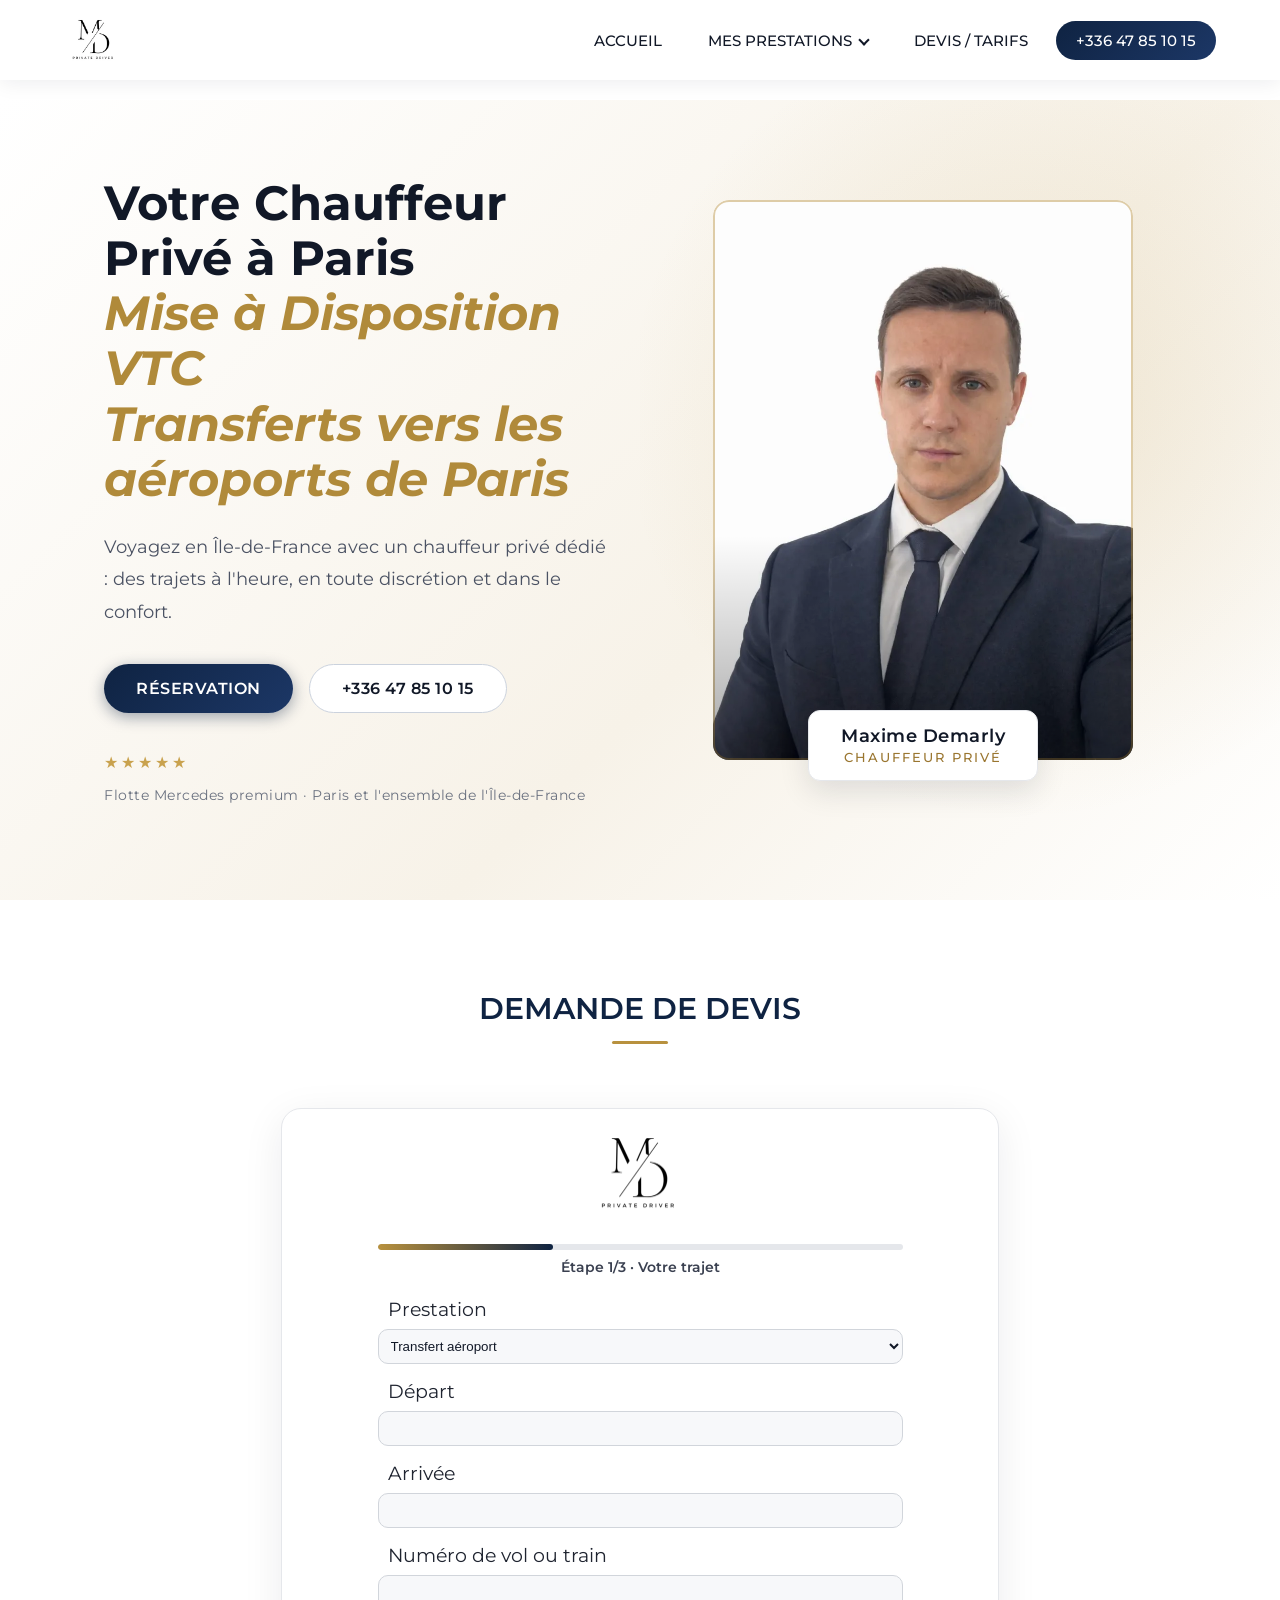
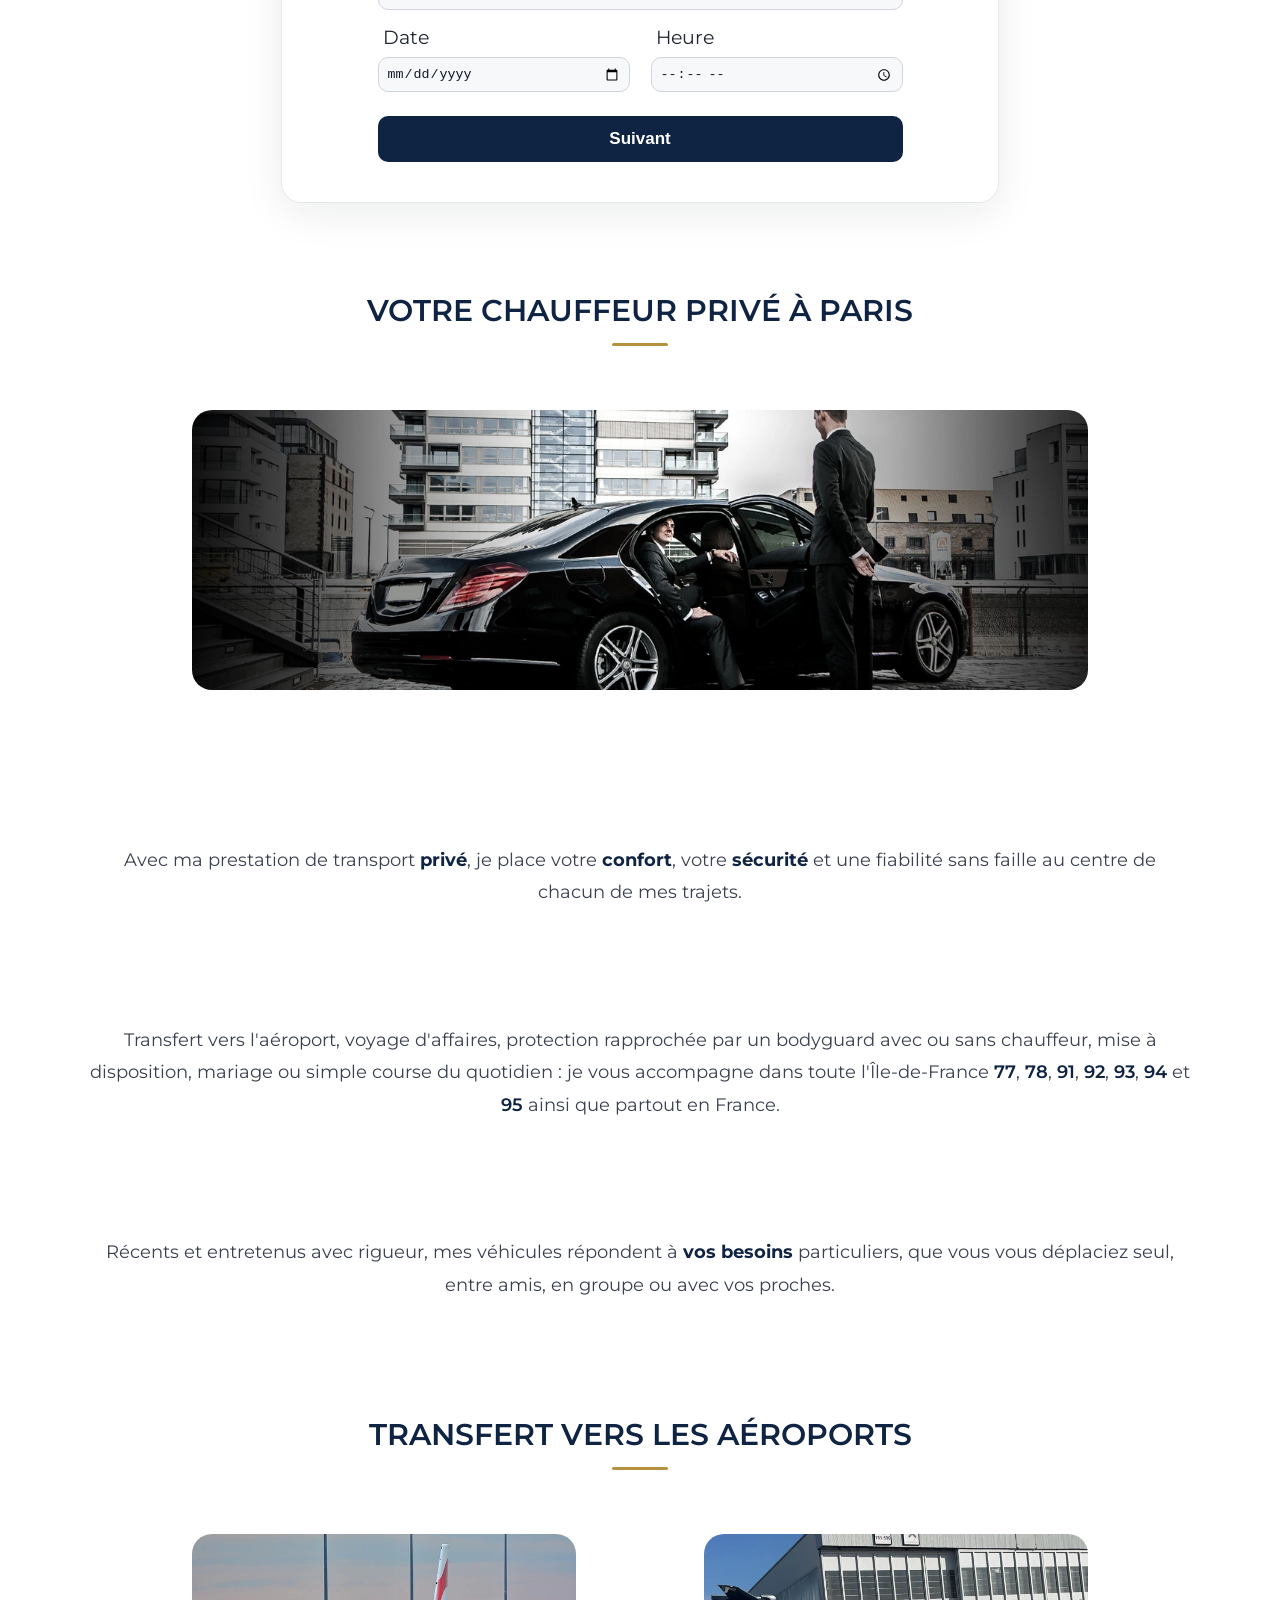
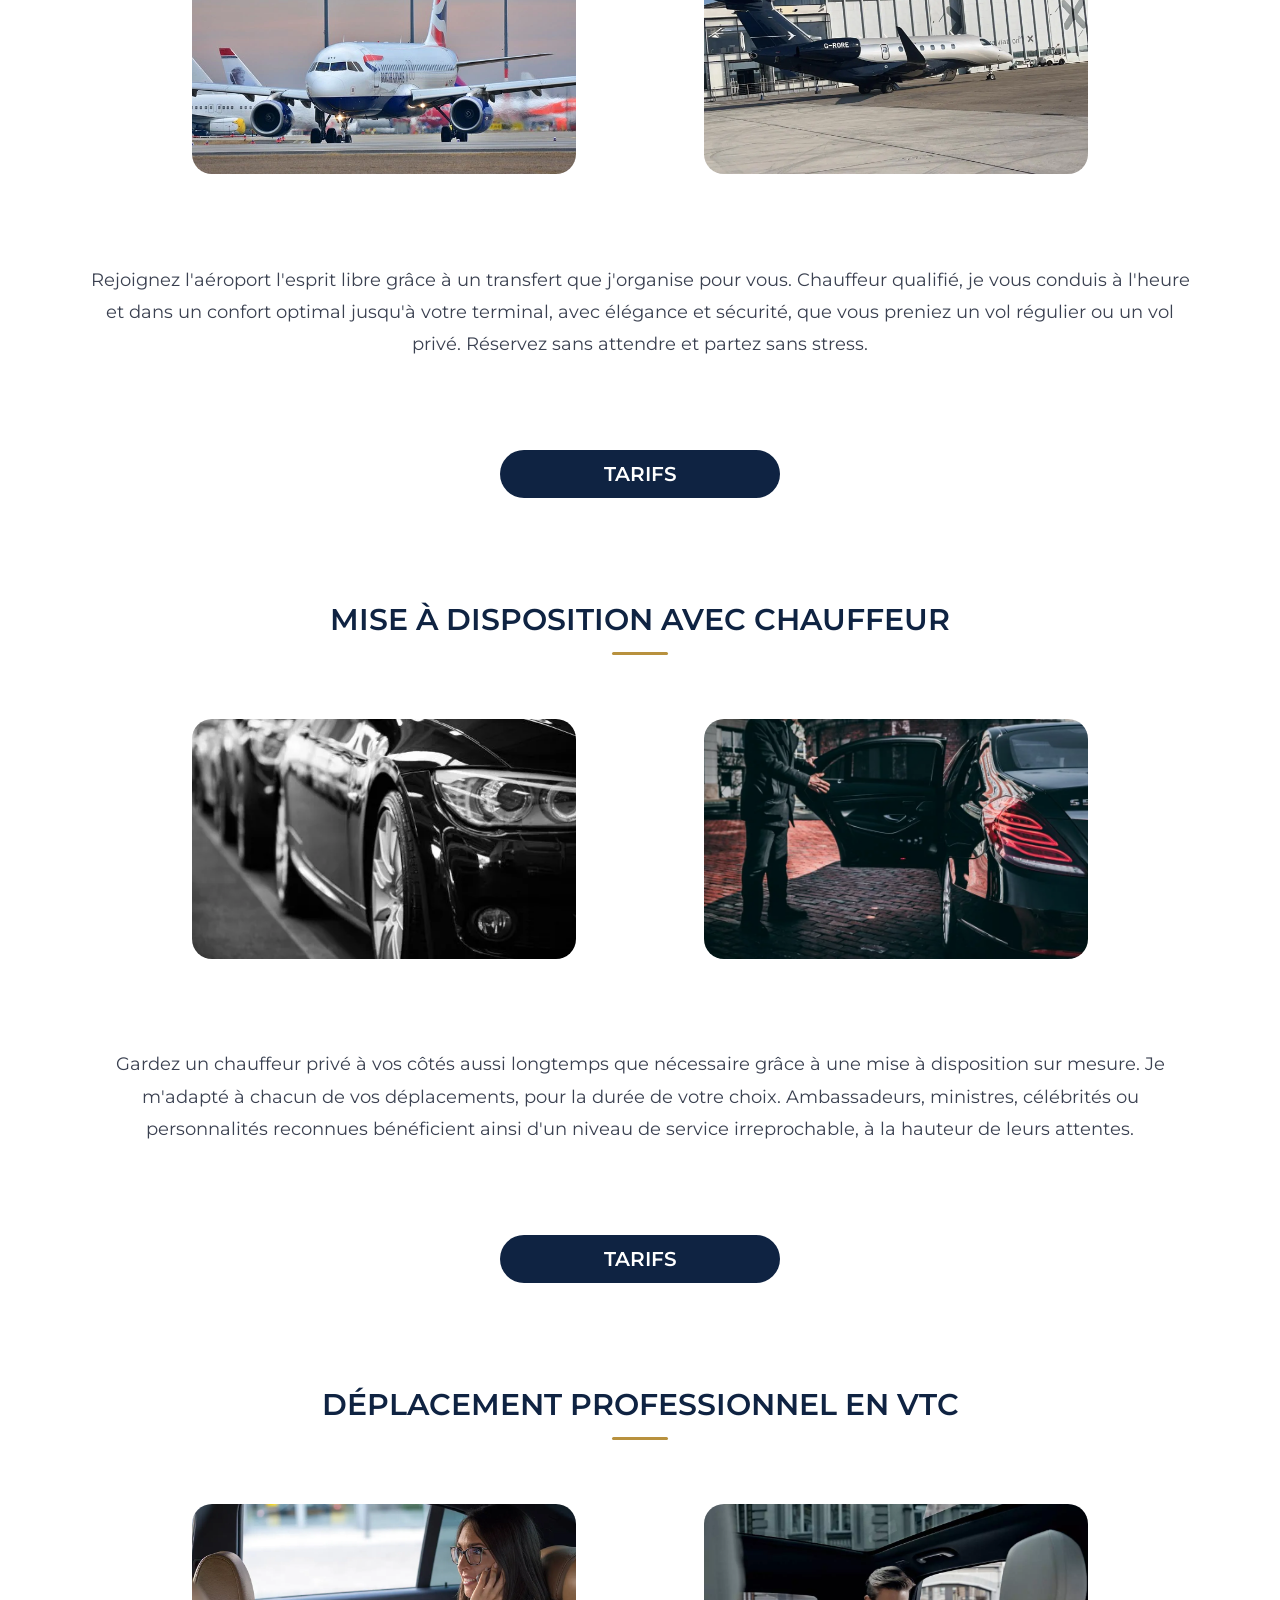
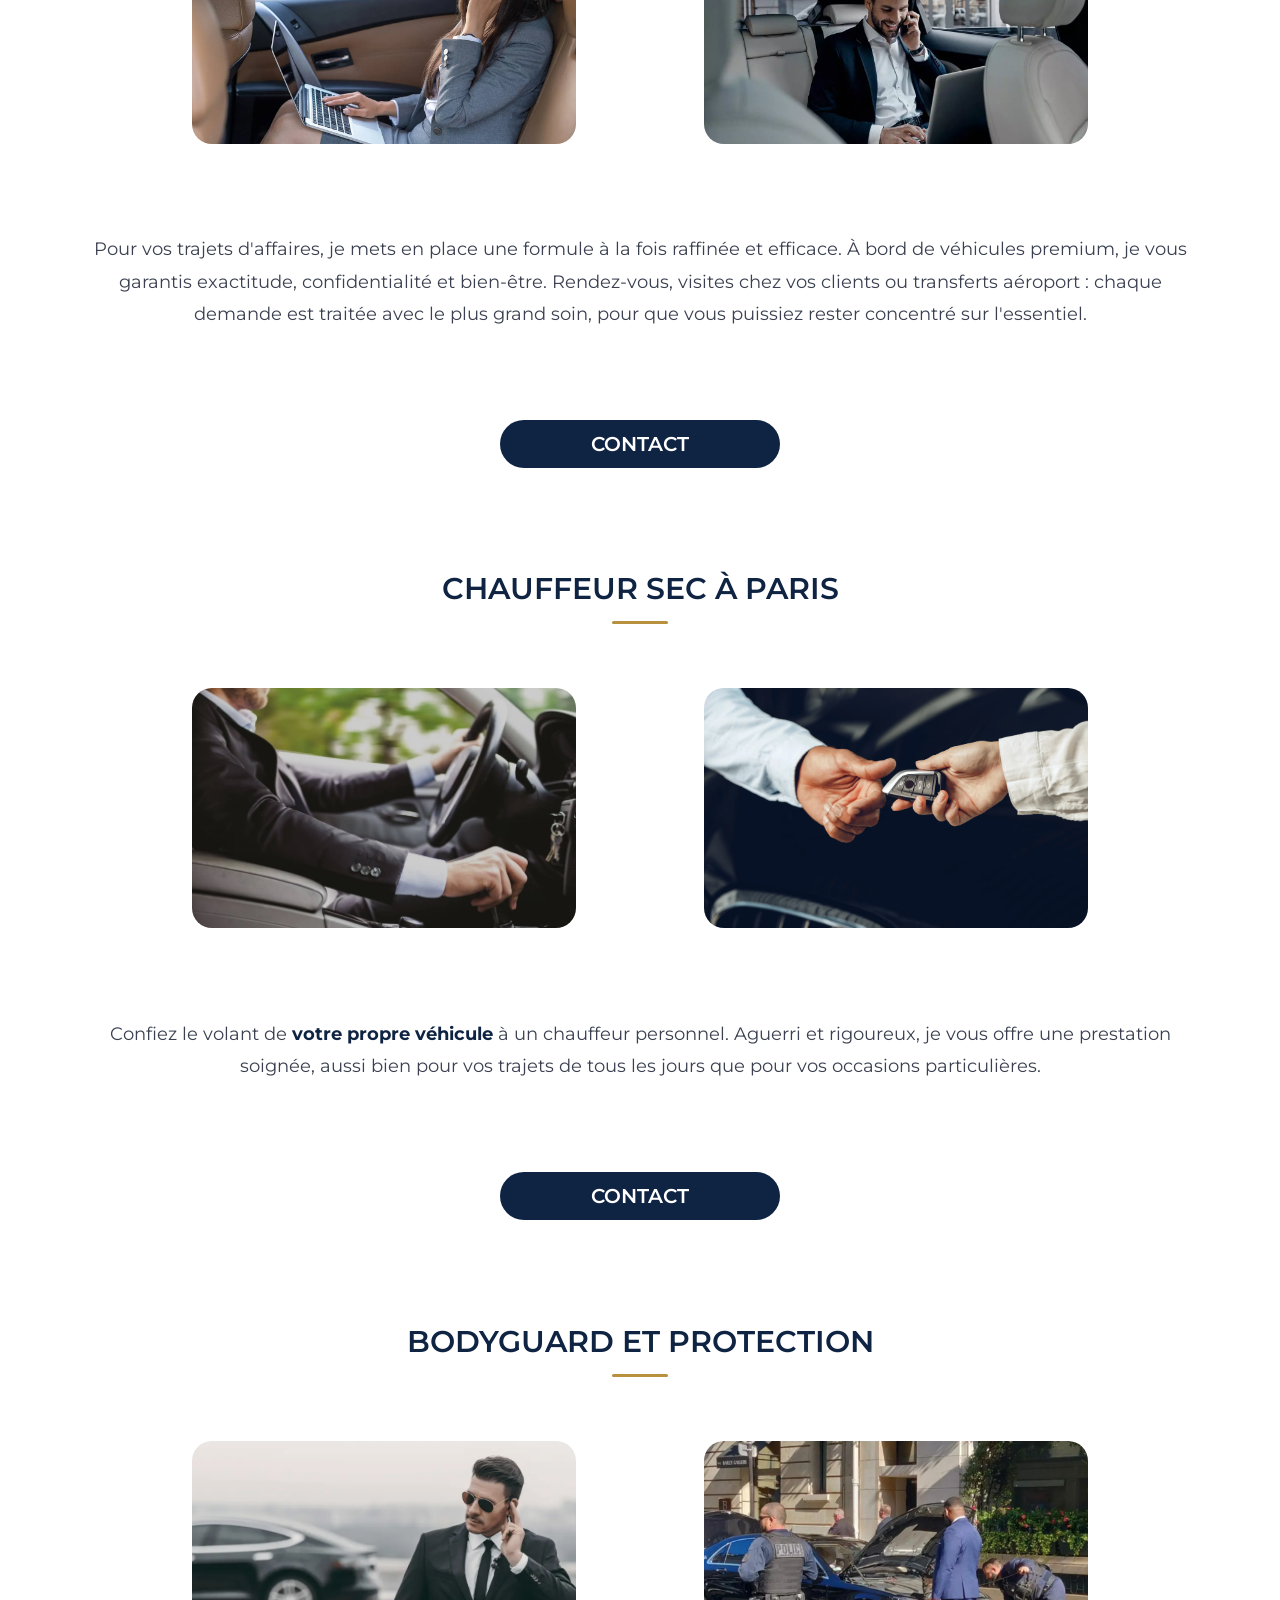
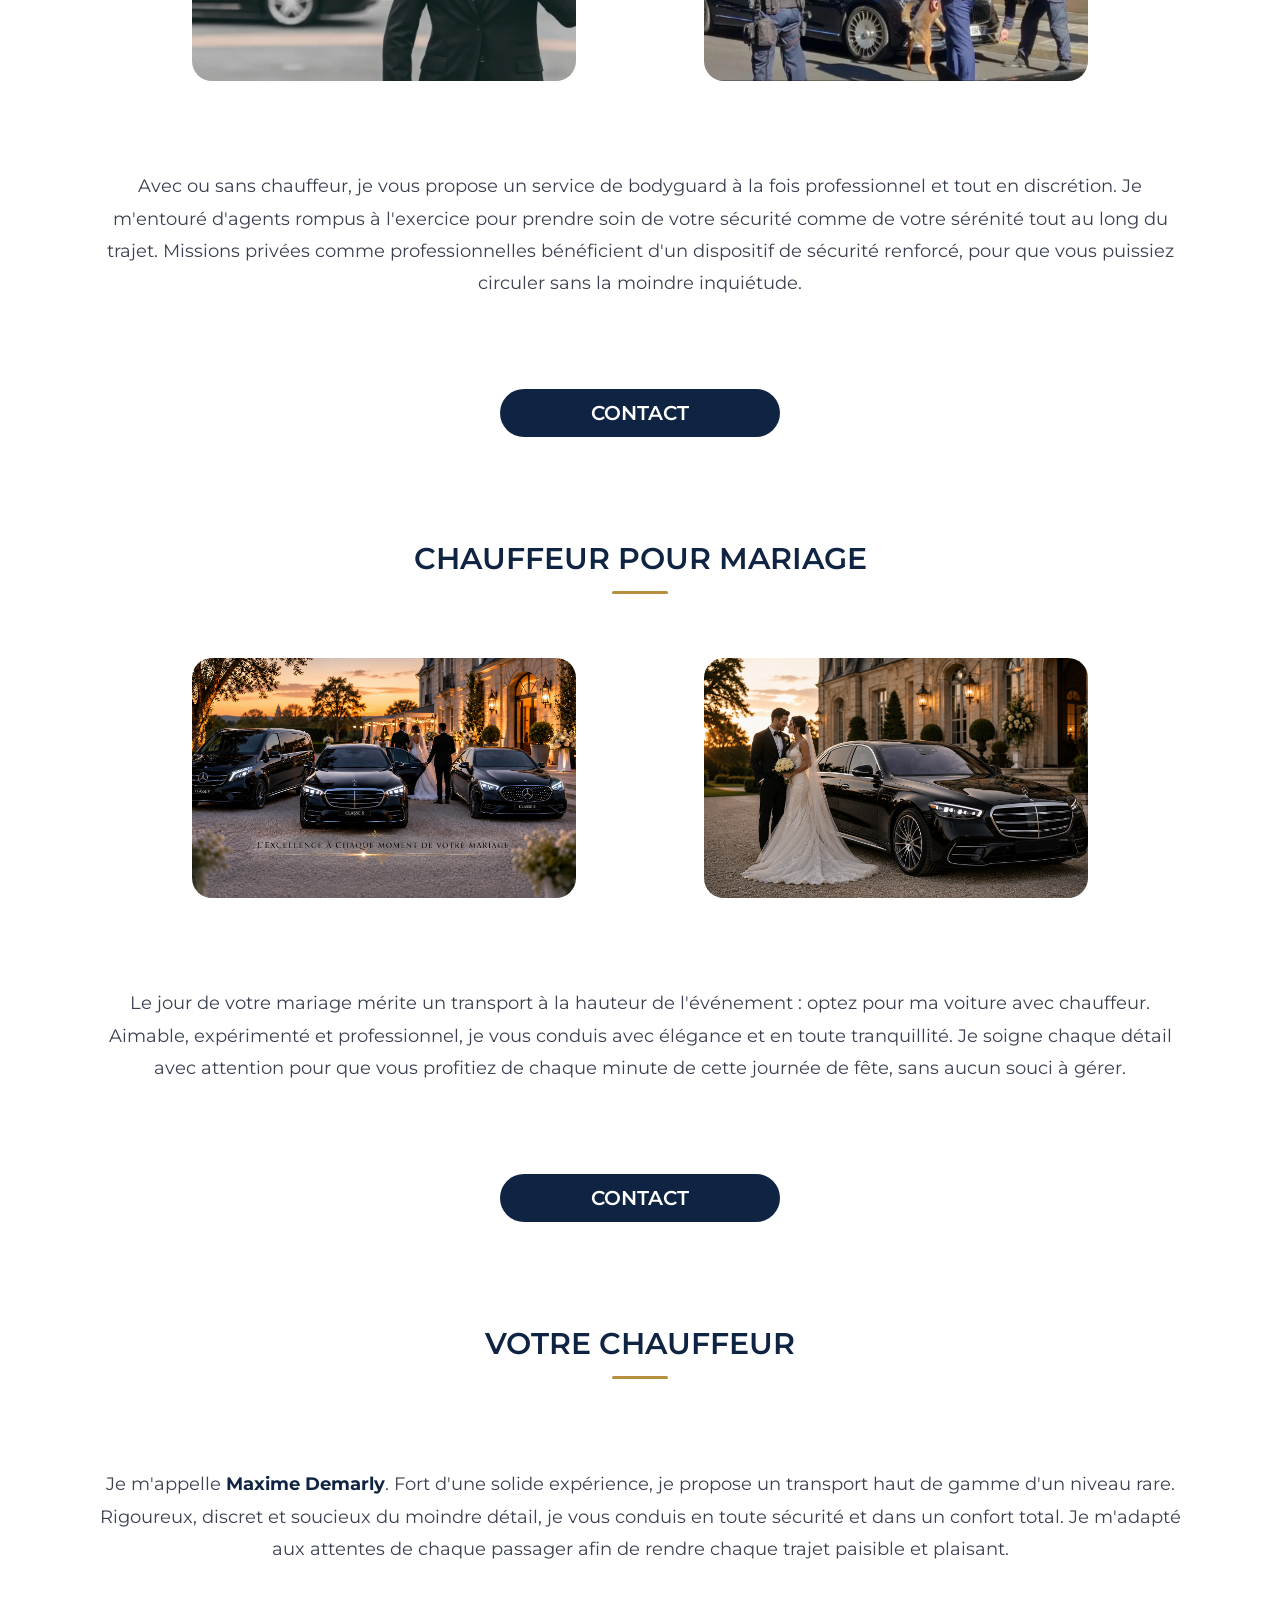
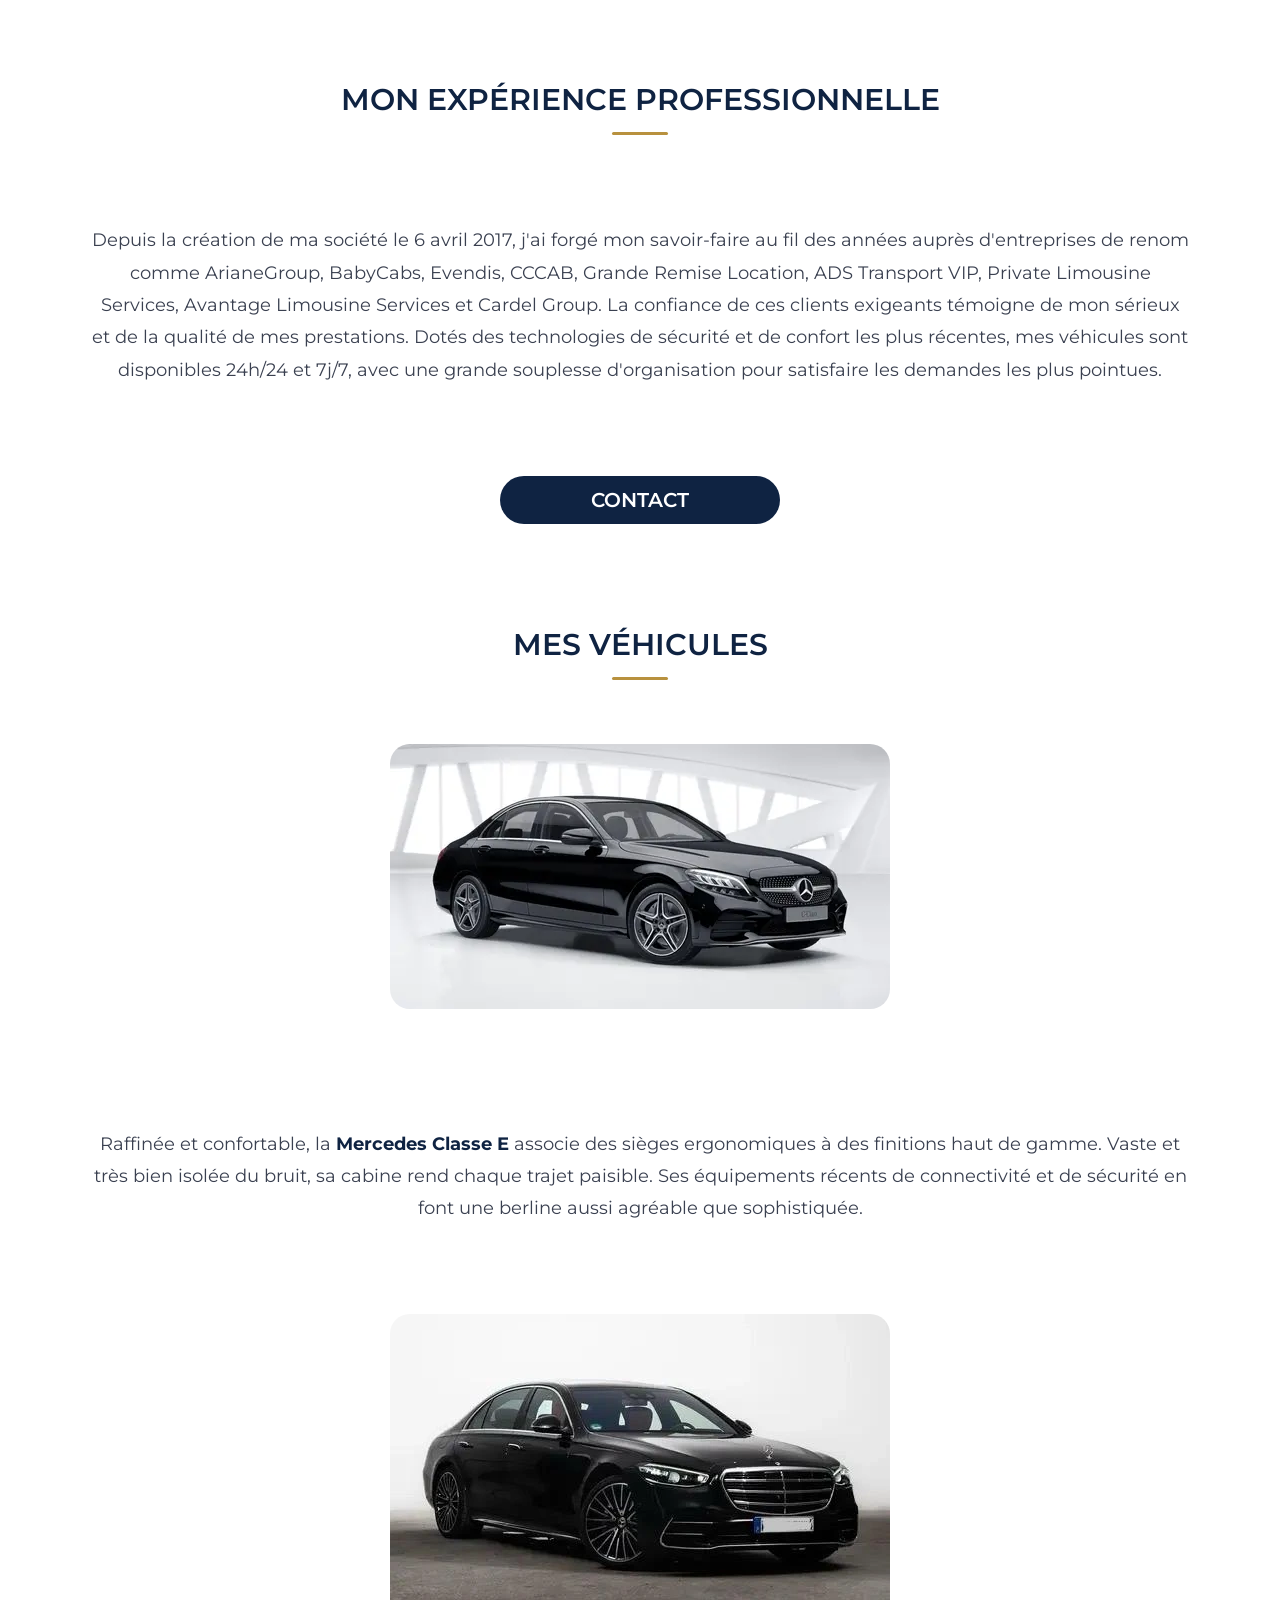
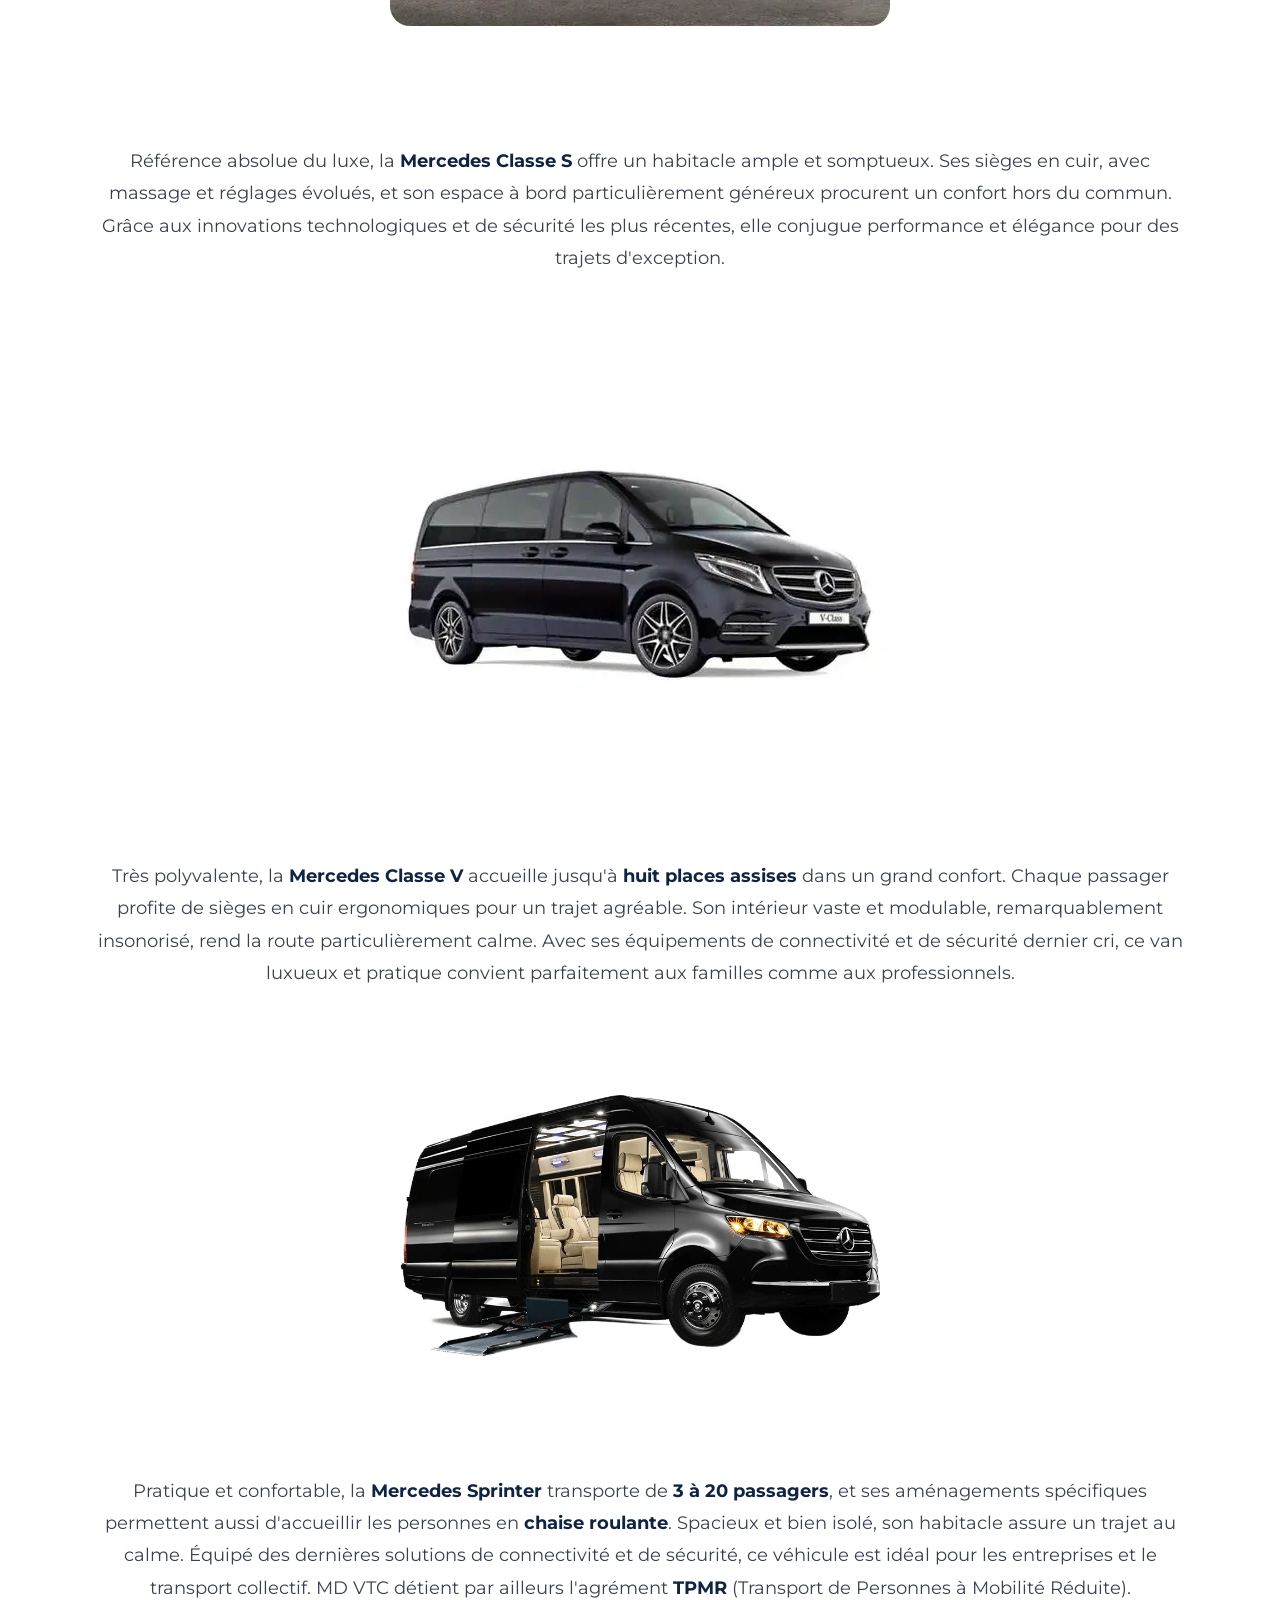
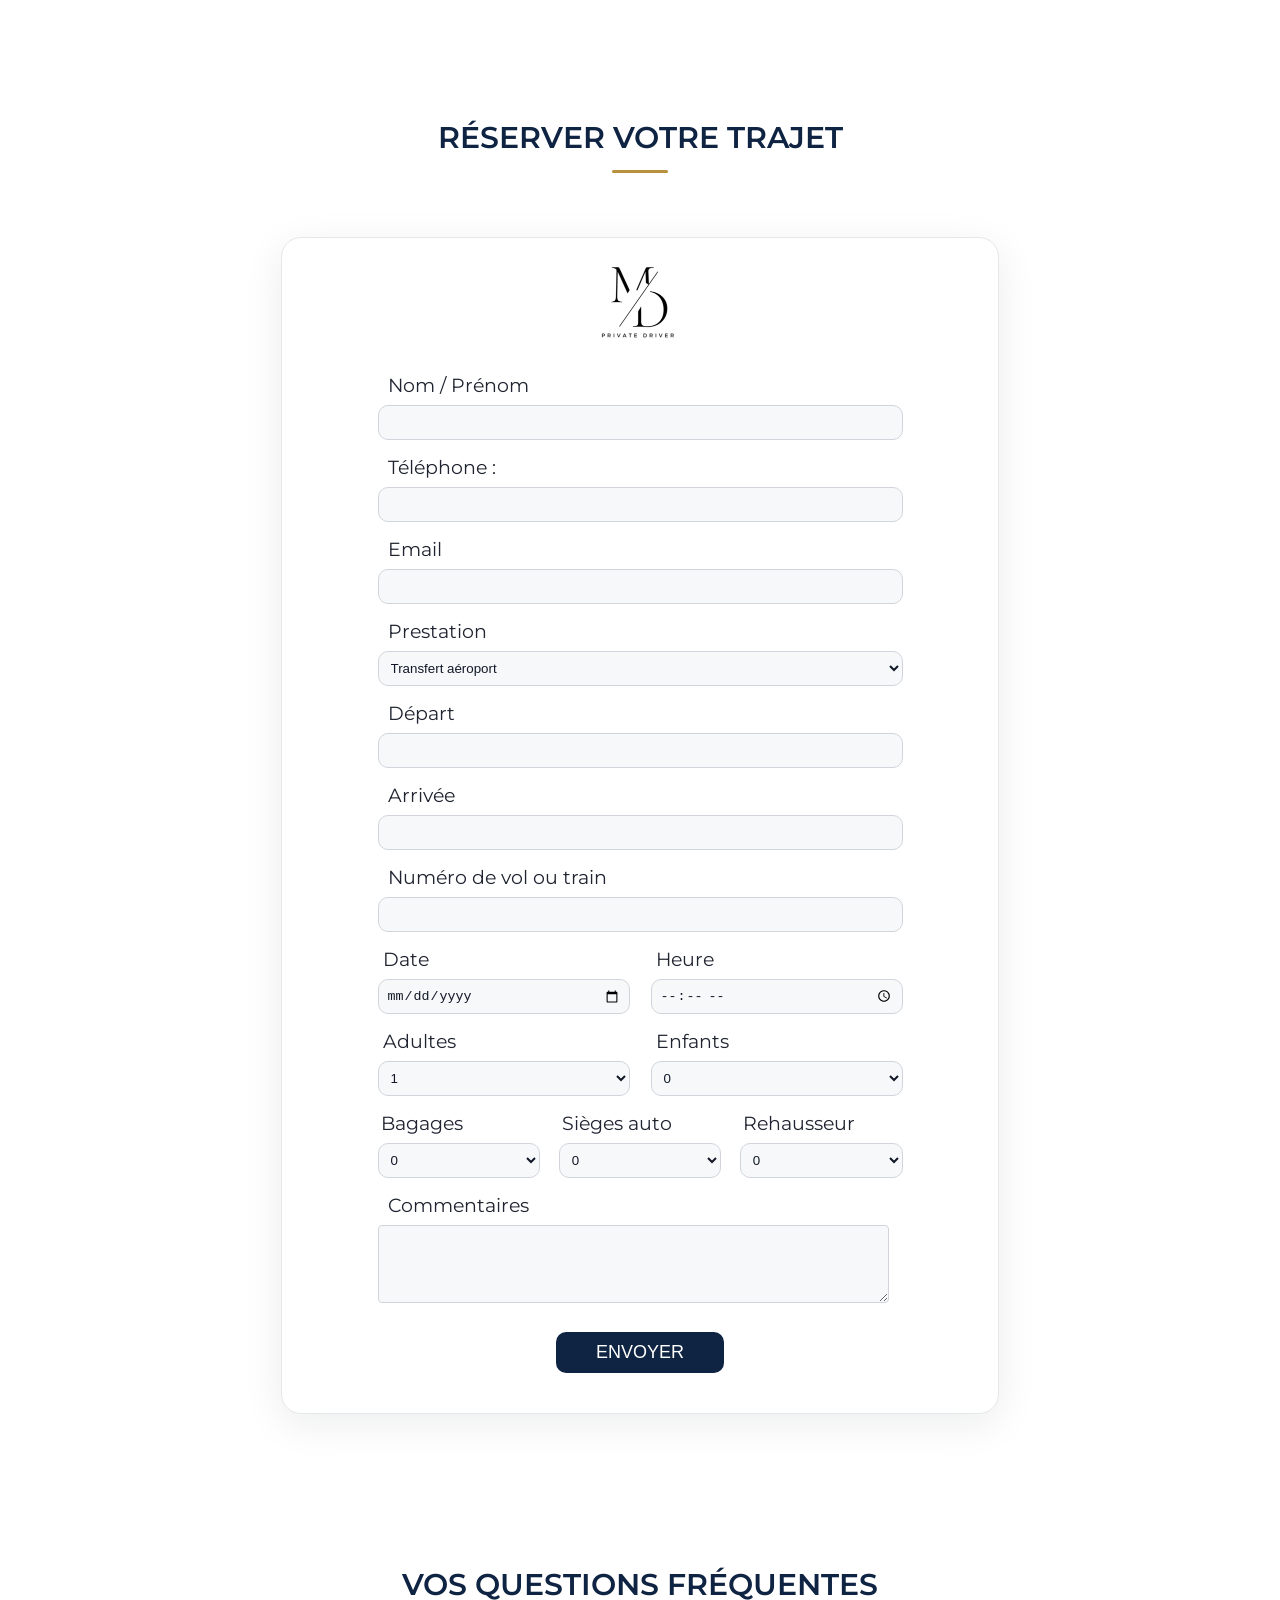
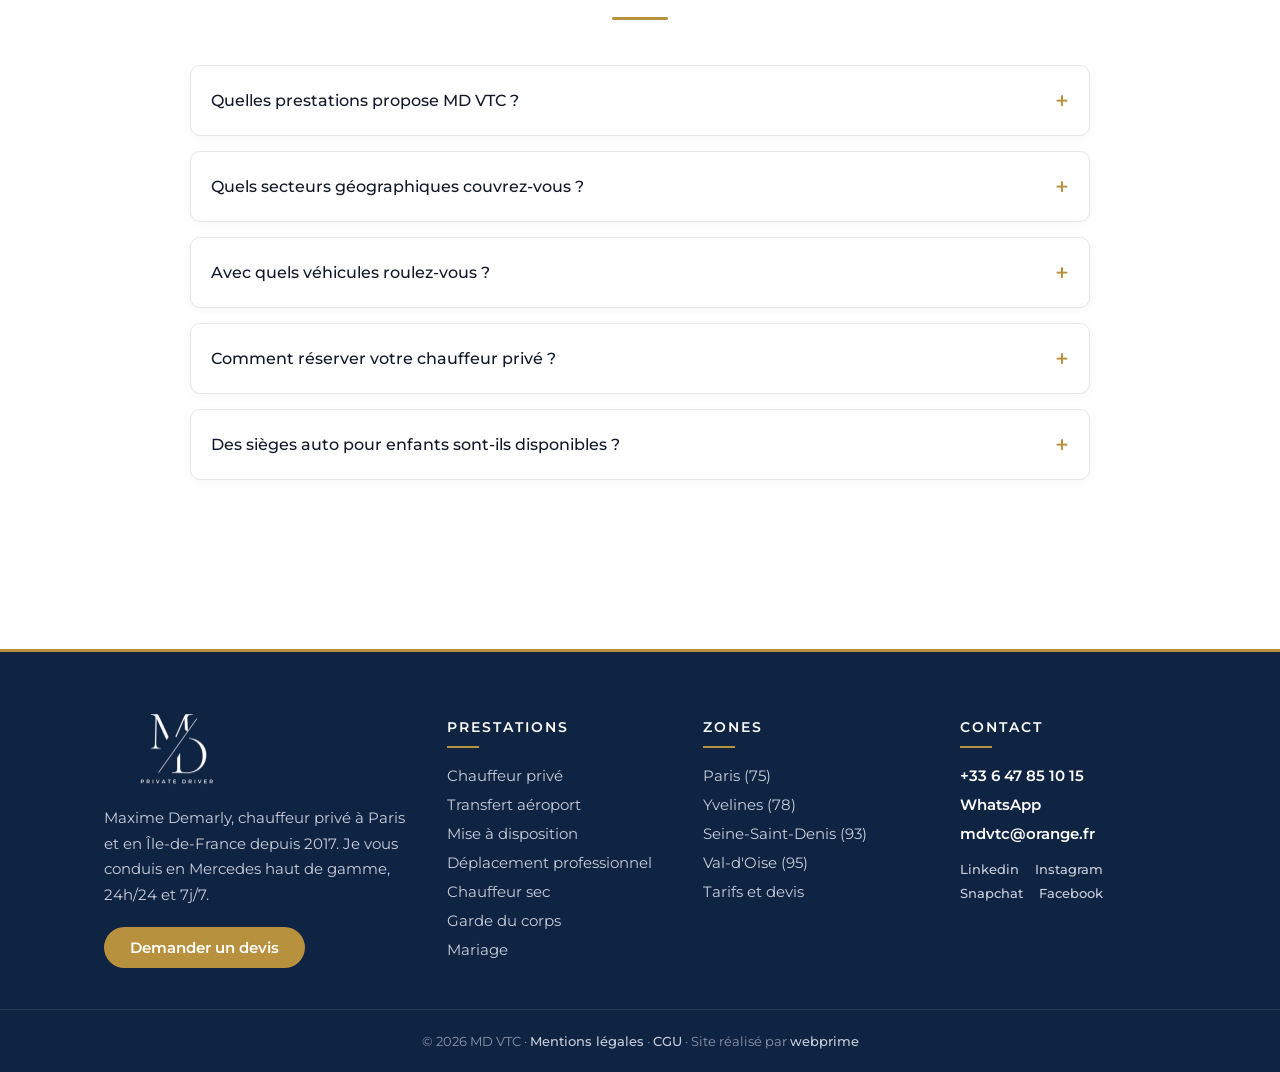
==== commit 0fb517ee: "Ajout des accents sur l'ensemble du site Co-Authored-By: Claude Opus 5 (1M context) <noreply@anthrop" ====
--- a/index.html
+++ b/index.html
@@ -7,9 +7,9 @@
     <meta name="robots" content="index, follow">
     <link rel="canonical" href="https://mdvtc-paris.com/" />
     <meta name="description"
-        content="MD VTC, chauffeur prive a Paris et en Ile-de-France : transferts aeroport, mise a disposition et trajets VTC haut de gamme, ponctuels et securises. Devis rapide.">
+        content="MD VTC, chauffeur privé à Paris et en Île-de-France : transferts aéroport, mise à disposition et trajets VTC haut de gamme, ponctuels et sécurisés. Devis rapide.">
     <link href="style.css" rel="stylesheet">
-    <title>Chauffeur Prive a Paris, VTC Mise a Disposition et Aeroports</title>
+    <title>Chauffeur Privé à Paris, VTC Mise à Disposition et Aéroports</title>
     <link rel="icon" type="image/x-icon" href="./favicon.ico">
     <link rel="apple-touch-icon" type="image/png" sizes="96x96" href="./logo/apple-icon-96x96.png">
     <link rel="icon" type="image/png" sizes="32x32" href="./logo/android-icon-32x32.png">
@@ -22,13 +22,13 @@
     "@context": "https://schema.org",
     "@type": "LimousineService",
     "name": "MD VTC",
-    "description": "MD VTC met a votre disposition un chauffeur prive pour des trajets soignes a Paris et en Ile-de-France. Ponctualite, fiabilite et confort haut de gamme : specialiste du transport de personnes, je veille a votre securite. Demandez votre reservation et voyagez l'esprit tranquille.",
+    "description": "MD VTC met à votre disposition un chauffeur privé pour des trajets soignés à Paris et en Île-de-France. Ponctualité, fiabilité et confort haut de gamme : spécialiste du transport de personnes, je veille à votre sécurité. Demandez votre réservation et voyagez l'esprit tranquille.",
     "url": "https://mdvtc-paris.com",
     "telephone": "+33647851015",
     "address": {
         "@type": "PostalAddress",
         "addressLocality": "Paris",
-        "addressRegion": "Ile-de-France",
+        "addressRegion": "Île-de-France",
         "addressCountry": "FR"
     },
     "image": [
@@ -41,13 +41,13 @@
     ],
     "hasOfferCatalog": {
         "@type": "OfferCatalog",
-        "name": "Mes services de chauffeur prive",
+        "name": "Mes services de chauffeur privé",
         "itemListElement": [
             {
                 "@type": "Offer",
                 "itemOffered": {
                     "@type": "Service",
-                    "name": "transfert aeroport",
+                    "name": "transfert aéroport",
                     "url": "https://mdvtc-paris.com/transfert-aeroport.html"
                 }
             },
@@ -55,7 +55,7 @@
                 "@type": "Offer",
                 "itemOffered": {
                     "@type": "Service",
-                    "name": "navette aeroport",
+                    "name": "navette aéroport",
                     "url": "https://mdvtc-paris.com/transfert-aeroport.html"
                 }
             },
@@ -63,7 +63,7 @@
                 "@type": "Offer",
                 "itemOffered": {
                     "@type": "Service",
-                    "name": "deplacement professionnel",
+                    "name": "déplacement professionnel",
                     "url": "https://mdvtc-paris.com/deplacements-professionnels.html"
                 }
             },
@@ -71,7 +71,7 @@
                 "@type": "Offer",
                 "itemOffered": {
                     "@type": "Service",
-                    "name": "chauffeur prive",
+                    "name": "chauffeur privé",
                     "url": "https://mdvtc-paris.com/tarif-chauffeur-prive.html"
                 }
             },
@@ -87,7 +87,7 @@
                 "@type": "Offer",
                 "itemOffered": {
                     "@type": "Service",
-                    "name": "mise a disposition vtc",
+                    "name": "mise à disposition vtc",
                     "url": "https://mdvtc-paris.com/mise-a-disposition-vtc.html"
                 }
             },
@@ -119,7 +119,7 @@
                 "@type": "Offer",
                 "itemOffered": {
                     "@type": "Service",
-                    "name": "mise a disposition",
+                    "name": "mise à disposition",
                     "url": "https://mdvtc-paris.com/mise-a-disposition-vtc.html"
                 }
             }
@@ -128,7 +128,7 @@
 
     "areaServed": {
         "@type": "AdministrativeArea",
-        "name": "Ile-de-France"
+        "name": "Île-de-France"
     }
     }
     </script>
@@ -142,39 +142,39 @@
                 "name": "Quelles prestations propose MD VTC ?",
                 "acceptedAnswer": {
                     "@type": "Answer",
-                    "text": "Mon offre couvre l'ensemble de vos besoins de transport : transferts vers les aeroports (Orly, CDG, Beauvais), vehicule avec chauffeur mis a disposition, trajets d'affaires, voiture avec chauffeur pour votre mariage, chauffeur sec qui prend le volant de votre propre vehicule, ainsi qu'un service de garde du corps."
+                    "text": "Mon offre couvre l'ensemble de vos besoins de transport : transferts vers les aéroports (Orly, CDG, Beauvais), véhicule avec chauffeur mis à disposition, trajets d'affaires, voiture avec chauffeur pour votre mariage, chauffeur sec qui prend le volant de votre propre véhicule, ainsi qu'un service de garde du corps."
                 }
             },
             {
                 "@type": "Question",
-                "name": "Quels secteurs geographiques couvrez-vous ?",
+                "name": "Quels secteurs géographiques couvrez-vous ?",
                 "acceptedAnswer": {
                     "@type": "Answer",
-                    "text": "Je me deplace sur l'ensemble de la region : Paris (75), Seine-et-Marne (77), Yvelines (78), Essonne (91), Hauts-de-Seine (92), Seine-Saint-Denis (93), Val-de-Marne (94) et Val-d'Oise (95). J'assure aussi les longs trajets vers n'importe quelle destination en France."
+                    "text": "Je me déplace sur l'ensemble de la région : Paris (75), Seine-et-Marne (77), Yvelines (78), Essonne (91), Hauts-de-Seine (92), Seine-Saint-Denis (93), Val-de-Marne (94) et Val-d'Oise (95). J'assure aussi les longs trajets vers n'importe quelle destination en France."
                 }
             },
             {
                 "@type": "Question",
-                "name": "Avec quels vehicules roulez-vous ?",
+                "name": "Avec quels véhicules roulez-vous ?",
                 "acceptedAnswer": {
                     "@type": "Answer",
-                    "text": "Je roule en Mercedes haut de gamme : la Classe E (berline raffinee), la Classe S (luxe premium), la Classe V (jusqu'a 8 passagers) et le Sprinter (de 3 a 20 passagers, accessible PMR). Chaque vehicule est entretenu avec soin et equipe pour vous offrir un confort optimal."
+                    "text": "Je roule en Mercedes haut de gamme : la Classe E (berline raffinée), la Classe S (luxe premium), la Classe V (jusqu'à 8 passagers) et le Sprinter (de 3 à 20 passagers, accessible PMR). Chaque véhicule est entretenu avec soin et équipé pour vous offrir un confort optimal."
                 }
             },
             {
                 "@type": "Question",
-                "name": "Comment reserver votre chauffeur prive ?",
+                "name": "Comment réserver votre chauffeur privé ?",
                 "acceptedAnswer": {
                     "@type": "Answer",
-                    "text": "Plusieurs options s'offrent a vous : le formulaire en ligne present sur cette page, un appel au +33 6 47 85 10 15, un message WhatsApp ou un email a mdvtc@orange.fr. Je reviens vers vous tres rapidement afin de valider votre reservation."
+                    "text": "Plusieurs options s'offrent à vous : le formulaire en ligne présent sur cette page, un appel au +33 6 47 85 10 15, un message WhatsApp ou un email à mdvtc@orange.fr. Je reviens vers vous très rapidement afin de valider votre réservation."
                 }
             },
             {
                 "@type": "Question",
-                "name": "Des sieges auto pour enfants sont-ils disponibles ?",
+                "name": "Des sièges auto pour enfants sont-ils disponibles ?",
                 "acceptedAnswer": {
                     "@type": "Answer",
-                    "text": "Oui, sieges bebes et rehausseurs sont fournis sans aucun frais pour vos enfants. Signalez-le simplement au moment de reserver et j'equiperai le vehicule en fonction de vos besoins."
+                    "text": "Oui, sièges bébés et rehausseurs sont fournis sans aucun frais pour vos enfants. Signalez-le simplement au moment de réserver et j'équiperai le véhicule en fonction de vos besoins."
                 }
             }
         ]
@@ -198,16 +198,16 @@
             </label>
             <ul class="nav-menu">
                 <li class="nav-item">
-                    <a href="https://mdvtc-paris.com/" title="chauffeur prive paris">ACCUEIL</a>
+                    <a href="https://mdvtc-paris.com/" title="chauffeur privé paris">ACCUEIL</a>
                 </li>
                 <li class="nav-item has-dropdown">
                     <input type="checkbox" id="dropdown-toggle" class="dropdown-toggle">
                     <label for="dropdown-toggle" class="dropdown-label">MES PRESTATIONS <span class="arrow"></span></label>
                     <ul class="dropdown">
-                        <li><a href="chauffeur-prive-paris-75.html" title="chauffeur prive paris">Chauffeur prive</a></li>
-                        <li><a href="transfert-aeroport.html" title="transfert aeroport">Transfert Aeroport</a></li>
-                        <li><a href="mise-a-disposition-vtc.html" title="vtc mise a disposition">Mise a Disposition</a></li>
-                        <li><a href="deplacements-professionnels.html" title="chauffeur de luxe">Deplacement professionnel</a></li>
+                        <li><a href="chauffeur-prive-paris-75.html" title="chauffeur privé paris">Chauffeur privé</a></li>
+                        <li><a href="transfert-aeroport.html" title="transfert aéroport">Transfert Aéroport</a></li>
+                        <li><a href="mise-a-disposition-vtc.html" title="vtc mise à disposition">Mise à Disposition</a></li>
+                        <li><a href="deplacements-professionnels.html" title="chauffeur de luxe">Déplacement professionnel</a></li>
                         <li><a href="location-chauffeur-sans-voiture.html" title="chauffeur sec">Chauffeur Sec</a></li>
                         <li><a href="garde-du-corps.html" title="Garde du corps">Garde du corps</a></li>
                         <li><a href="chauffeur-mariage.html" title="location voiture mariage avec chauffeur">Mariage</a></li>
@@ -217,7 +217,7 @@
                     <a href="tarif-chauffeur-prive.html" title="prix uber">DEVIS / TARIFS</a>
                 </li>
                 <li class="nav-item nav-cta">
-                    <a href="tel:+33647851015" title="reservation uber">+336 47 85 10 15</a>
+                    <a href="tel:+33647851015" title="réservation uber">+336 47 85 10 15</a>
                 </li>
             </ul>
         </nav>
@@ -227,31 +227,31 @@
             <div class="hero-split">
                 <div class="hero-left">
                     <h1>
-                        <span class="hero-line">Votre Chauffeur Prive a Paris</span>
-                        <span class="hero-line blue">Mise a Disposition VTC</span>
-                        <span class="hero-line blue">Transferts vers les aeroports de Paris</span>
+                        <span class="hero-line">Votre Chauffeur Privé à Paris</span>
+                        <span class="hero-line blue">Mise à Disposition VTC</span>
+                        <span class="hero-line blue">Transferts vers les aéroports de Paris</span>
                     </h1>
                     <p class="hero-text">
-                        Voyagez en Ile-de-France avec un chauffeur prive dedie :
-                        des trajets a l'heure, en toute discretion et dans le confort.
+                        Voyagez en Île-de-France avec un chauffeur privé dédié :
+                        des trajets à l'heure, en toute discrétion et dans le confort.
                     </p>
                     <div class="hero-buttons">
-                        <a class="hero-btn hero-btn-blue" href="tarif-chauffeur-prive.html" title="chauffeur prive">RESERVATION</a>
+                        <a class="hero-btn hero-btn-blue" href="tarif-chauffeur-prive.html" title="chauffeur privé">RÉSERVATION</a>
                         <a class="hero-btn hero-btn-outline" href="tel:+33647851015" title="vtc paris">+336 47 85 10 15</a>
                     </div>
                     <div class="hero-trust">
                         <span class="hero-trust-stars">&#9733;&#9733;&#9733;&#9733;&#9733;</span>
-                        <span class="hero-trust-text">Flotte Mercedes premium &middot; Paris et l'ensemble de l'Ile-de-France</span>
+                        <span class="hero-trust-text">Flotte Mercedes premium &middot; Paris et l'ensemble de l'Île-de-France</span>
                     </div>
                 </div>
                 <div class="hero-right">
                     <div class="hero-portrait">
-                        <img src="chauffeur-prive-paris-maxime-demarly.webp" alt="Maxime Demarly, chauffeur prive a Paris" title="votre chauffeur prive a Paris" width="800" height="1200" fetchpriority="high">
+                        <img src="chauffeur-prive-paris-maxime-demarly.webp" alt="Maxime Demarly, chauffeur privé à Paris" title="votre chauffeur privé à Paris" width="800" height="1200" fetchpriority="high">
                         <div class="hero-portrait-border"></div>
                     </div>
                     <div class="hero-portrait-badge">
                         <span class="hero-portrait-name">Maxime Demarly</span>
-                        <span class="hero-portrait-title">Chauffeur Prive</span>
+                        <span class="hero-portrait-title">Chauffeur Privé</span>
                     </div>
                 </div>
             </div>
@@ -259,7 +259,7 @@
         <h2>DEMANDE DE DEVIS</h2>
         <div class="form-container">
             <div class="image-container">
-                <img src="./logo/img-form-light.webp" alt="devis chauffeur prive Paris md vtc" title="devis md vtc" loading="lazy" decoding="async">
+                <img src="./logo/img-form-light.webp" alt="devis chauffeur privé Paris md vtc" title="devis md vtc" loading="lazy" decoding="async">
             </div>
             <form id="contactForm" action="https://webprime.app/webhook/contact/272e326a45cd4bac546192db1418b56149a9d7c18271dc7a4506eafcfe8ab524" method="POST" onsubmit="return sendBoth(event)">
                 <div class="hp-wrap">
@@ -269,16 +269,16 @@
 
                 <div class="form-progress">
                     <div class="form-progress-bar"><span id="formProgressFill"></span></div>
-                    <div class="form-progress-label">Etape <span id="formStepNum">1</span>/3 &middot; <span id="formStepName">Votre trajet</span></div>
+                    <div class="form-progress-label">Étape <span id="formStepNum">1</span>/3 &middot; <span id="formStepName">Votre trajet</span></div>
                 </div>
 
                 <div class="form-step" data-name="Votre trajet">
                     <label for="prestation">Prestation</label>
                     <select id="prestation" name="prestation">
-                        <option value="Transfert aeroport">Transfert aeroport</option>
-                        <option value="Mise a disposition">Mise a disposition</option>
-                        <option value="Deplacement pro">Deplacement professionnel</option>
-                        <option value="Trajet Prive">Trajet Prive</option>
+                        <option value="Transfert aeroport">Transfert aéroport</option>
+                        <option value="Mise a disposition">Mise à disposition</option>
+                        <option value="Deplacement pro">Déplacement professionnel</option>
+                        <option value="Trajet Prive">Trajet Privé</option>
                         <option value="Chauffeur Sec">Chauffeur Sec</option>
                         <option value="Mariage">Mariage</option>
                         <option value="Tourisme">Tourisme</option>
@@ -286,13 +286,13 @@
                         <option value="Autre">Autre</option>
                     </select>
 
-                    <label for="departure1">Depart</label>
+                    <label for="departure1">Départ</label>
                     <input type="text" id="departure1" name="lieu_depart" required>
 
-                    <label for="arrival1">Arrivee</label>
+                    <label for="arrival1">Arrivée</label>
                     <input type="text" id="arrival1" name="lieu_arrivee" required>
 
-                    <label for="numero">Numero de vol ou train</label>
+                    <label for="numero">Numéro de vol ou train</label>
                     <input type="text" id="numero" name="numero">
 
                     <div class="inline-container">
@@ -340,7 +340,7 @@
                             </select>
                         </div>
                         <div class="inline-item">
-                            <label for="car-seats">Sieges auto</label>
+                            <label for="car-seats">Sièges auto</label>
                             <select id="car-seats" name="sieges_auto">
                                 <option value="0">0</option>
                                 <option value="1">1</option>
@@ -360,11 +360,11 @@
                     </div>
                 </div>
 
-                <div class="form-step" data-name="Vos coordonnees">
-                    <label for="name">Nom / Prenom</label>
-                    <input type="text" id="name" name="nom" required pattern="[A-Za-zÀ-ÿ' -]{2,60}" title="Indiquez votre nom (lettres uniquement, 2 a 60 caracteres)">
-
-                    <label for="tel">Telephone :</label>
+                <div class="form-step" data-name="Vos coordonnées">
+                    <label for="name">Nom / Prénom</label>
+                    <input type="text" id="name" name="nom" required pattern="[A-Za-zÀ-ÿ' -]{2,60}" title="Indiquez votre nom (lettres uniquement, 2 à 60 caractères)">
+
+                    <label for="tel">Téléphone :</label>
                     <input type="tel" id="tel" name="tel" pattern="^((\+33|0)[1679])[0-9]{8}$" maxlength="12" required>
 
                     <label for="email">Email</label>
@@ -375,7 +375,7 @@
                 </div>
 
                 <div class="form-nav">
-                    <button type="button" class="form-prev" id="formPrev">Precedent</button>
+                    <button type="button" class="form-prev" id="formPrev">Précédent</button>
                     <button type="button" class="form-next" id="formNext">Suivant</button>
                     <button type="submit" class="form-submit" id="formSubmit">ENVOYER</button>
                 </div>
@@ -386,110 +386,110 @@
             </div>
         </div>
         <section>
-            <h2>VOTRE CHAUFFEUR PRIVE A PARIS</h2>
+            <h2>VOTRE CHAUFFEUR PRIVÉ À PARIS</h2>
             <div class="service-prive">
-                <img src="chauffeur-prive.webp" alt="chauffeur prive vtc paris" title="chauffeur prive a Paris" loading="lazy" decoding="async">
+                <img src="chauffeur-prive.webp" alt="chauffeur privé vtc paris" title="chauffeur privé à Paris" loading="lazy" decoding="async">
             </div>
             <div class="texte1">
                 <p>
-                    Avec ma prestation de transport <strong>prive</strong>, je place votre <strong>confort</strong>,
-                    votre <strong>securite</strong> et une fiabilite sans faille au centre de chacun de mes trajets.
+                    Avec ma prestation de transport <strong>privé</strong>, je place votre <strong>confort</strong>,
+                    votre <strong>sécurité</strong> et une fiabilité sans faille au centre de chacun de mes trajets.
                 </p>
                 <p>
-                    Transfert vers l'aeroport, voyage d'affaires, protection rapprochee par un bodyguard avec ou sans
-                    chauffeur, mise a disposition, mariage ou simple course du quotidien : je vous accompagne
-                    dans toute l'Ile-de-France <a href="tarif-chauffeur-prive.html">77</a>, <a href="chauffeur-prive-78.html">78</a>, <a href="tarif-chauffeur-prive.html">91</a>, <a href="tarif-chauffeur-prive.html">92</a>, <a href="chauffeur-prive-93.html">93</a>, <a href="tarif-chauffeur-prive.html">94</a> et <a href="chauffeur-prive-95.html">95</a> ainsi que partout en France.
+                    Transfert vers l'aéroport, voyage d'affaires, protection rapprochée par un bodyguard avec ou sans
+                    chauffeur, mise à disposition, mariage ou simple course du quotidien : je vous accompagne
+                    dans toute l'Île-de-France <a href="tarif-chauffeur-prive.html">77</a>, <a href="chauffeur-prive-78.html">78</a>, <a href="tarif-chauffeur-prive.html">91</a>, <a href="tarif-chauffeur-prive.html">92</a>, <a href="chauffeur-prive-93.html">93</a>, <a href="tarif-chauffeur-prive.html">94</a> et <a href="chauffeur-prive-95.html">95</a> ainsi que partout en France.
                 </p>
                 <p>
-                    Recents et entretenus avec rigueur, mes vehicules repondent a <strong>vos besoins</strong>
-                    particuliers, que vous vous deplaciez seul, entre amis, en groupe ou avec vos proches.
+                    Récents et entretenus avec rigueur, mes véhicules répondent à <strong>vos besoins</strong>
+                    particuliers, que vous vous déplaciez seul, entre amis, en groupe ou avec vos proches.
                 </p>
             </div>
         </section>
         <section>
-            <h2>TRANSFERT VERS LES AEROPORTS</h2>
+            <h2>TRANSFERT VERS LES AÉROPORTS</h2>
             <div class="services-pc">
-                <img src="aeroport-orly.webp" alt="navette vers l'aeroport" title="transfert aeroport Paris" loading="lazy"
+                <img src="aeroport-orly.webp" alt="navette vers l'aéroport" title="transfert aéroport Paris" loading="lazy"
                     decoding="async">
-                <img src="avion-prive.webp" alt="aeroports de paris" title="transfert vers l'aeroport" loading="lazy"
+                <img src="avion-prive.webp" alt="aéroports de paris" title="transfert vers l'aéroport" loading="lazy"
                     decoding="async">
             </div>
             <div class="services-mob">
-                <img src="aeroport-orly.webp" alt="navette aeroport orly" title="transfert aeroport Paris" loading="lazy"
+                <img src="aeroport-orly.webp" alt="navette aéroport orly" title="transfert aéroport Paris" loading="lazy"
                     decoding="async">
             </div>
             <div class="texte1">
-                <p> Rejoignez l'aeroport l'esprit libre grace a un transfert que j'organise pour vous. Chauffeur
-                    qualifie, je vous conduis a l'heure et dans un confort optimal jusqu'a votre terminal, avec
-                    elegance et securite, que vous preniez un vol regulier ou un vol prive. Reservez sans attendre
+                <p> Rejoignez l'aéroport l'esprit libre grâce à un transfert que j'organise pour vous. Chauffeur
+                    qualifié, je vous conduis à l'heure et dans un confort optimal jusqu'à votre terminal, avec
+                    élégance et sécurité, que vous preniez un vol régulier ou un vol privé. Réservez sans attendre
                     et partez sans stress. </p>
             </div>
-            <a class="bouton-3" href="tarif-chauffeur-prive.html" title="reserver transfert aeroport">TARIFS</a>
+            <a class="bouton-3" href="tarif-chauffeur-prive.html" title="réserver transfert aéroport">TARIFS</a>
         </section>
         <section>
-            <h2>MISE A DISPOSITION AVEC CHAUFFEUR</h2>
+            <h2>MISE À DISPOSITION AVEC CHAUFFEUR</h2>
             <div class="services-pc">
-                <img src="mise-a-disposition-chauffeur-voiture.webp" alt="vtc en mise a disposition"
-                    title="mise a disposition avec chauffeur" loading="lazy" decoding="async">
-                <img src="service-chauffeur.webp" alt="chauffeur en mise a disposition"
-                    title="mise a disposition chauffeur prive" loading="lazy" decoding="async">
+                <img src="mise-a-disposition-chauffeur-voiture.webp" alt="vtc en mise à disposition"
+                    title="mise à disposition avec chauffeur" loading="lazy" decoding="async">
+                <img src="service-chauffeur.webp" alt="chauffeur en mise à disposition"
+                    title="mise à disposition chauffeur privé" loading="lazy" decoding="async">
             </div>
             <div class="services-mob">
-                <img src="service-chauffeur.webp" alt="vtc en mise a disposition" title="mise a disposition vtc"
+                <img src="service-chauffeur.webp" alt="vtc en mise à disposition" title="mise à disposition vtc"
                     loading="lazy" decoding="async">
             </div>
             <div class="texte1">
-                <p> Gardez un chauffeur prive a vos cotes aussi longtemps que necessaire grace a une mise a
-                    disposition sur mesure. Je m'adapte a chacun de vos deplacements, pour la duree
-                    de votre choix. Ambassadeurs, ministres, celebrites ou personnalites reconnues beneficient ainsi
-                    d'un niveau de service irreprochable, a la hauteur de leurs attentes. </p>
-            </div>
-            <a class="bouton-3" href="tarif-chauffeur-prive.html" title="tarif mise a disposition vtc">TARIFS</a>
+                <p> Gardez un chauffeur privé à vos côtés aussi longtemps que nécessaire grâce à une mise à
+                    disposition sur mesure. Je m'adapté à chacun de vos déplacements, pour la durée
+                    de votre choix. Ambassadeurs, ministres, célébrités ou personnalités reconnues bénéficient ainsi
+                    d'un niveau de service irreprochable, à la hauteur de leurs attentes. </p>
+            </div>
+            <a class="bouton-3" href="tarif-chauffeur-prive.html" title="tarif mise à disposition vtc">TARIFS</a>
         </section>
         <section>
-            <h2>DEPLACEMENT PROFESSIONNEL EN VTC</h2>
+            <h2>DÉPLACEMENT PROFESSIONNEL EN VTC</h2>
             <div class="services-pc">
-                <img src="deplacement-pro.webp" alt="location vtc prix doux" title="deplacement professionnel"
+                <img src="deplacement-pro.webp" alt="location vtc prix doux" title="déplacement professionnel"
                     loading="lazy" decoding="async">
-                <img src="deplacement-prof.webp" alt="vtc a petit prix" title="trajets professionnels" loading="lazy"
+                <img src="deplacement-prof.webp" alt="vtc à petit prix" title="trajets professionnels" loading="lazy"
                     decoding="async">
             </div>
             <div class="services-mob">
-                <img src="deplacement-prof.webp" alt="vtc orly paris" title="deplacement professionnel"
+                <img src="deplacement-prof.webp" alt="vtc orly paris" title="déplacement professionnel"
                     loading="lazy" decoding="async">
             </div>
             <div class="texte1">
-                <p> Pour vos trajets d'affaires, je mets en place une formule a la fois raffinee et efficace.
-                    A bord de vehicules premium, je vous garantis exactitude, confidentialite
-                    et bien-etre. Rendez-vous, visites chez vos clients ou transferts aeroport : chaque demande est
-                    traitee avec le plus grand soin, pour que vous puissiez rester concentre sur l'essentiel. </p>
-            </div>
-            <a class="bouton-3" href="tel:+33647851015" title="reserver vtc">CONTACT</a>
+                <p> Pour vos trajets d'affaires, je mets en place une formule à la fois raffinée et efficace.
+                    À bord de véhicules premium, je vous garantis exactitude, confidentialité
+                    et bien-être. Rendez-vous, visites chez vos clients ou transferts aéroport : chaque demande est
+                    traitée avec le plus grand soin, pour que vous puissiez rester concentré sur l'essentiel. </p>
+            </div>
+            <a class="bouton-3" href="tel:+33647851015" title="réserver vtc">CONTACT</a>
         </section>
         <section>
-            <h2>CHAUFFEUR SEC A PARIS</h2>
+            <h2>CHAUFFEUR SEC À PARIS</h2>
             <div class="services-pc">
-                <img src="chauffeur-sans-vehicule.webp" alt="chauffeur sec sans vehicule"
+                <img src="chauffeur-sans-vehicule.webp" alt="chauffeur sec sans véhicule"
                     title="chauffeur sec paris" loading="lazy" decoding="async">
                 <img src="chauffeur-sans-voiture.webp" alt="chauffeur sans voiture"
                     title="location chauffeur sans voiture" loading="lazy" decoding="async">
             </div>
             <div class="services-mob">
-                <img src="chauffeur-sans-voiture.webp" alt="chauffeur sec pour votre vehicule"
+                <img src="chauffeur-sans-voiture.webp" alt="chauffeur sec pour votre véhicule"
                     title="chauffeur sans voiture paris" loading="lazy" decoding="async">
             </div>
             <div class="texte1">
-                <p>Confiez le volant de <strong>votre propre vehicule</strong> a un chauffeur personnel. Aguerri et
-                    rigoureux, je vous offre une prestation soignee, aussi bien pour vos trajets
-                    de tous les jours que pour vos occasions particulieres.</p>
-            </div>
-            <a class="bouton-3" href="tel:+33647851015" title="reserver uber">CONTACT</a>
+                <p>Confiez le volant de <strong>votre propre véhicule</strong> à un chauffeur personnel. Aguerri et
+                    rigoureux, je vous offre une prestation soignée, aussi bien pour vos trajets
+                    de tous les jours que pour vos occasions particulières.</p>
+            </div>
+            <a class="bouton-3" href="tel:+33647851015" title="réserver uber">CONTACT</a>
         </section>
         <section>
             <h2>BODYGUARD ET PROTECTION</h2>
             <div class="services-pc">
                 <img src="bodyguard.webp" alt="bodyguard vtc paris" title="garde du corps paris" loading="lazy" decoding="async">
-                <img src="bodyguard-chauffeur.webp" alt="bodyguard avec chauffeur" title="protection rapprochee"
+                <img src="bodyguard-chauffeur.webp" alt="bodyguard avec chauffeur" title="protection rapprochée"
                     loading="lazy" decoding="async">
             </div>
             <div class="services-mob">
@@ -498,11 +498,11 @@
             </div>
             <div class="texte1">
                 <p>
-                    Avec ou sans chauffeur, je vous propose un service de bodyguard a la fois professionnel et
-                    tout en discretion. Je m'entoure d'agents rompus a l'exercice pour prendre soin de votre
-                    securite comme de votre serenite tout au long du trajet. Missions privees comme professionnelles
-                    beneficient d'un dispositif de securite renforce, pour que vous puissiez circuler sans la moindre
-                    inquietude.
+                    Avec ou sans chauffeur, je vous propose un service de bodyguard à la fois professionnel et
+                    tout en discrétion. Je m'entouré d'agents rompus à l'exercice pour prendre soin de votre
+                    sécurité comme de votre sérénité tout au long du trajet. Missions privées comme professionnelles
+                    bénéficient d'un dispositif de sécurité renforcé, pour que vous puissiez circuler sans la moindre
+                    inquiétude.
                 </p>
             </div>
             <a class="bouton-3" href="tel:+33647851015" title="garde du corps prix">CONTACT</a>
@@ -510,7 +510,7 @@
         <section>
             <h2>CHAUFFEUR POUR MARIAGE</h2>
             <div class="services-pc">
-                <img src="chauffeur-mariage-paris.webp" alt="voiture de mariage a petit prix"
+                <img src="chauffeur-mariage-paris.webp" alt="voiture de mariage à petit prix"
                     title="voiture de mariage avec chauffeur" loading="lazy" decoding="async">
                 <img src="chauffeur-pour-mariage.webp" alt="tarif voiture mariage"
                     title="voiture de luxe pour mariage" loading="lazy" decoding="async">
@@ -520,10 +520,10 @@
                     title="voiture avec chauffeur pour mariage" loading="lazy" decoding="async">
             </div>
             <div class="texte1">
-                <p> Le jour de votre mariage merite un transport a la hauteur de l'evenement : optez pour ma
-                    voiture avec chauffeur. Aimable, experimente et professionnel, je vous conduis
-                    avec elegance et en toute tranquillite. Je soigne chaque detail avec attention pour que vous
-                    profitiez de chaque minute de cette journee de fete, sans aucun souci a gerer. </p>
+                <p> Le jour de votre mariage mérite un transport à la hauteur de l'événement : optez pour ma
+                    voiture avec chauffeur. Aimable, expérimenté et professionnel, je vous conduis
+                    avec élégance et en toute tranquillité. Je soigne chaque détail avec attention pour que vous
+                    profitiez de chaque minute de cette journée de fête, sans aucun souci à gérer. </p>
             </div>
             <a class="bouton-3" href="tel:+33647851015"
             title="prix location voiture avec chauffeur pour mariage">CONTACT</a>
@@ -531,26 +531,26 @@
         <section>
             <h2>VOTRE CHAUFFEUR</h2>
             <div class="texte1">
-                <p>Je m'appelle <strong>Maxime Demarly</strong>. Fort d'une solide experience, je propose un transport haut de gamme
-                    d'un niveau rare. Rigoureux, discret et soucieux du moindre detail, je vous conduis en toute
-                    securite et dans un confort total. Je m'adapte aux attentes de chaque passager afin de rendre
+                <p>Je m'appelle <strong>Maxime Demarly</strong>. Fort d'une solide expérience, je propose un transport haut de gamme
+                    d'un niveau rare. Rigoureux, discret et soucieux du moindre détail, je vous conduis en toute
+                    sécurité et dans un confort total. Je m'adapté aux attentes de chaque passager afin de rendre
                     chaque trajet paisible et plaisant.</p>
             </div>
-            <h2>MON EXPERIENCE PROFESSIONNELLE</h2>
+            <h2>MON EXPÉRIENCE PROFESSIONNELLE</h2>
             <div class="texte1">
-                <p>Depuis la creation de ma societe le 6 avril 2017, j'ai forge mon savoir-faire au fil des annees aupres
+                <p>Depuis la création de ma société le 6 avril 2017, j'ai forgé mon savoir-faire au fil des années auprès
                     d'entreprises de renom comme ArianeGroup, BabyCabs, Evendis, CCCAB, Grande Remise Location,
                     ADS Transport VIP, Private Limousine Services, Avantage Limousine Services et Cardel Group.
-                    La confiance de ces clients exigeants temoigne de mon serieux et de la qualite de mes
-                    prestations. Dotes des technologies de securite et de confort les plus recentes, mes vehicules
+                    La confiance de ces clients exigeants témoigne de mon sérieux et de la qualité de mes
+                    prestations. Dotés des technologies de sécurité et de confort les plus récentes, mes véhicules
                     sont disponibles 24h/24 et 7j/7, avec une grande souplesse d'organisation pour satisfaire
                     les demandes les plus pointues.
                 </p>
             </div>
         </section>
-        <a class="bouton-3" href="tel:+33647851015" title="reserver uber">CONTACT</a>
+        <a class="bouton-3" href="tel:+33647851015" title="réserver uber">CONTACT</a>
         <section>
-            <h2>MES VEHICULES</h2>
+            <h2>MES VÉHICULES</h2>
             <div class="vehi-index">
                 <div class="nos-vehicules-pc">
                     <a href="https://www.mercedes-benz.fr/passengercars/models/saloon/e-class/overview.html"
@@ -561,14 +561,14 @@
                     <div class="nos-vehicules">
                         <a href="https://www.mercedes-benz.fr/passengercars/models/saloon/e-class/overview.html"
                             target="_blank" title="chauffeur mercedes"><img src="classe-e-berline.webp"
-                                alt="berline classe e chauffeur prive" loading="lazy" decoding="async"></a>
+                                alt="berline classe e chauffeur privé" loading="lazy" decoding="async"></a>
                     </div>
                 </div>
                 <div class="texte1">
-                    <p>Raffinee et confortable, la <strong>Mercedes Classe E</strong> associe des sieges ergonomiques a
-                        des finitions haut de gamme. Vaste et tres bien isolee du bruit, sa cabine rend chaque trajet
-                        paisible. Ses equipements recents de connectivite et de securite en font une berline aussi
-                        agreable que sophistiquee.</p>
+                    <p>Raffinée et confortable, la <strong>Mercedes Classe E</strong> associe des sièges ergonomiques à
+                        des finitions haut de gamme. Vaste et très bien isolée du bruit, sa cabine rend chaque trajet
+                        paisible. Ses équipements récents de connectivité et de sécurité en font une berline aussi
+                        agréable que sophistiquée.</p>
                 </div>
             </div>
             <div class="vehi-index">
@@ -581,14 +581,14 @@
                     <div class="nos-vehicules">
                         <a href="https://www.mercedes-benz.fr/passengercars/models/saloon/s-class/overview.html"
                             target="_blank" title="chauffeur mercedes"><img src="mercedes-classe-s.webp"
-                                alt="chauffeur prive classe s" loading="lazy" decoding="async"></a>
+                                alt="chauffeur privé classe s" loading="lazy" decoding="async"></a>
                     </div>
                 </div>
                 <div class="texte1">
-                    <p>Reference absolue du luxe, la <strong>Mercedes Classe S</strong> offre un habitacle ample et
-                        somptueux. Ses sieges en cuir, avec massage et reglages evolues, et son espace a bord
-                        particulierement genereux procurent un confort hors du commun. Grace aux innovations
-                        technologiques et de securite les plus recentes, elle conjugue performance et elegance pour
+                    <p>Référence absolue du luxe, la <strong>Mercedes Classe S</strong> offre un habitacle ample et
+                        somptueux. Ses sièges en cuir, avec massage et réglages évolués, et son espace à bord
+                        particulièrement généreux procurent un confort hors du commun. Grâce aux innovations
+                        technologiques et de sécurité les plus récentes, elle conjugue performance et élégance pour
                         des trajets d'exception.</p>
                 </div>
             </div>
@@ -601,16 +601,16 @@
                 <div class="nos-vehicules-mob">
                     <div class="nos-vehicules">
                         <a href="https://www.alliance.mercedes-benz.fr/passengercars/models/classe-v.html"
-                            target="_blank" title="chauffeur mercedes"><img src="van.webp" alt="chauffeur prive classe v"
+                            target="_blank" title="chauffeur mercedes"><img src="van.webp" alt="chauffeur privé classe v"
                                 loading="lazy" decoding="async"></a>
                     </div>
                 </div>
                 <div class="texte1">
-                    <p>Tres polyvalente, la <strong>Mercedes Classe V</strong> accueille jusqu'a
-                        <strong>huit places assises</strong> dans un grand confort. Chaque passager profite de sieges
-                        en cuir ergonomiques pour un trajet agreable. Son interieur vaste et modulable, remarquablement
-                        insonorise, rend la route particulierement calme. Avec ses equipements de connectivite et de
-                        securite dernier cri, ce van luxueux et pratique convient parfaitement aux familles comme aux
+                    <p>Très polyvalente, la <strong>Mercedes Classe V</strong> accueille jusqu'à
+                        <strong>huit places assises</strong> dans un grand confort. Chaque passager profite de sièges
+                        en cuir ergonomiques pour un trajet agréable. Son intérieur vaste et modulable, remarquablement
+                        insonorisé, rend la route particulièrement calme. Avec ses équipements de connectivité et de
+                        sécurité dernier cri, ce van luxueux et pratique convient parfaitement aux familles comme aux
                         professionnels.
                     </p>
                 </div>
@@ -629,19 +629,19 @@
                     </div>
                 </div>
                 <div class="texte1">
-                    <p>Pratique et confortable, la <strong>Mercedes Sprinter</strong> transporte de <strong>3 a 20
-                            passagers</strong>, et ses amenagements specifiques permettent aussi d'accueillir les
-                        personnes en <strong>chaise roulante</strong>. Spacieux et bien isole, son habitacle assure un
-                        trajet au calme. Equipe des dernieres solutions de connectivite et de securite, ce vehicule est
-                        ideal pour les entreprises et le transport collectif. MD VTC detient par ailleurs l'agrement
-                        <strong>TPMR</strong> (Transport de Personnes a Mobilite Reduite).</p>
+                    <p>Pratique et confortable, la <strong>Mercedes Sprinter</strong> transporte de <strong>3 à 20
+                            passagers</strong>, et ses aménagements spécifiques permettent aussi d'accueillir les
+                        personnes en <strong>chaise roulante</strong>. Spacieux et bien isolé, son habitacle assure un
+                        trajet au calme. Équipé des dernières solutions de connectivité et de sécurité, ce véhicule est
+                        idéal pour les entreprises et le transport collectif. MD VTC détient par ailleurs l'agrément
+                        <strong>TPMR</strong> (Transport de Personnes à Mobilité Réduite).</p>
                 </div>
             </div>
         </section>
-        <h2>RESERVER VOTRE TRAJET</h2>
+        <h2>RÉSERVER VOTRE TRAJET</h2>
           <div class="form-container">
             <div class="image-container">
-                <img src="./logo/img-form-light.webp" alt="reservation chauffeur prive Paris" title="reserver md vtc" loading="lazy" decoding="async">
+                <img src="./logo/img-form-light.webp" alt="réservation chauffeur privé Paris" title="réserver md vtc" loading="lazy" decoding="async">
             </div>
             <form id="contactForm2" onsubmit="return sendBoth(event)">
                 <!-- Honeypot anti-spam -->
@@ -650,10 +650,10 @@
                     <input type="text" id="website2" name="_honey" autocomplete="off">
                 </div>
 
-                <label for="name2">Nom / Prenom</label>
-                <input type="text" id="name2" name="nom" required pattern="[A-Za-zÀ-ÿ' -]{2,60}" title="Indiquez votre nom (lettres uniquement, 2 a 60 caracteres)">
-
-                <label for="tel2">Telephone :</label>
+                <label for="name2">Nom / Prénom</label>
+                <input type="text" id="name2" name="nom" required pattern="[A-Za-zÀ-ÿ' -]{2,60}" title="Indiquez votre nom (lettres uniquement, 2 à 60 caractères)">
+
+                <label for="tel2">Téléphone :</label>
                 <input type="tel" id="tel2" name="tel" pattern="^((\+33|0)[1679])[0-9]{8}$" maxlength="12" required>
 
                 <label for="email2">Email</label>
@@ -661,10 +661,10 @@
 
                 <label for="prestation2">Prestation</label>
                 <select id="prestation2" name="prestation">
-                    <option value="Transfert aeroport">Transfert aeroport</option>
-                    <option value="Mise a disposition">Mise a disposition</option>
-                    <option value="Deplacement pro">Deplacement professionnel</option>
-                    <option value="Trajet Prive">Trajet Prive</option>
+                    <option value="Transfert aeroport">Transfert aéroport</option>
+                    <option value="Mise a disposition">Mise à disposition</option>
+                    <option value="Deplacement pro">Déplacement professionnel</option>
+                    <option value="Trajet Prive">Trajet Privé</option>
                     <option value="Chauffeur Sec">Chauffeur Sec</option>
                     <option value="Mariage">Mariage</option>
                     <option value="Tourisme">Tourisme</option>
@@ -672,13 +672,13 @@
                     <option value="Autre">Autre</option>
                 </select>
 
-                <label for="departure2">Depart</label>
+                <label for="departure2">Départ</label>
                 <input type="text" id="departure2" name="lieu_depart" required>
 
-                <label for="arrival2">Arrivee</label>
+                <label for="arrival2">Arrivée</label>
                 <input type="text" id="arrival2" name="lieu_arrivee" required>
 
-                <label for="numero2">Numero de vol ou train</label>
+                <label for="numero2">Numéro de vol ou train</label>
                 <input type="text" id="numero2" name="numero">
 
                 <div class="inline-container">
@@ -724,7 +724,7 @@
                         </select>
                     </div>
                     <div class="inline-item">
-                        <label for="car-seats2">Sieges auto</label>
+                        <label for="car-seats2">Sièges auto</label>
                         <select id="car-seats2" name="sieges_auto">
                             <option value="0">0</option>
                             <option value="1">1</option>
@@ -755,57 +755,57 @@
         </div>
     </main>
     <section class="faq-section">
-        <h2>VOS QUESTIONS FREQUENTES</h2>
+        <h2>VOS QUESTIONS FRÉQUENTES</h2>
         <div class="faq-item">
             <input type="checkbox" id="faq1">
             <label for="faq1">Quelles prestations propose MD VTC ?</label>
             <div class="faq-answer">
-                <p>Mon offre couvre l'ensemble de vos besoins de transport : transferts vers les aeroports (Orly, CDG, Beauvais), vehicule avec chauffeur mis a disposition, trajets d'affaires, voiture avec chauffeur pour votre mariage, chauffeur sec qui prend le volant de votre propre vehicule, ainsi qu'un service de garde du corps.</p>
+                <p>Mon offre couvre l'ensemble de vos besoins de transport : transferts vers les aéroports (Orly, CDG, Beauvais), véhicule avec chauffeur mis à disposition, trajets d'affaires, voiture avec chauffeur pour votre mariage, chauffeur sec qui prend le volant de votre propre véhicule, ainsi qu'un service de garde du corps.</p>
             </div>
         </div>
         <div class="faq-item">
             <input type="checkbox" id="faq2">
-            <label for="faq2">Quels secteurs geographiques couvrez-vous ?</label>
+            <label for="faq2">Quels secteurs géographiques couvrez-vous ?</label>
             <div class="faq-answer">
-                <p>Je me deplace sur l'ensemble de la region : Paris (75), Seine-et-Marne (77), Yvelines (78), Essonne (91), Hauts-de-Seine (92), Seine-Saint-Denis (93), Val-de-Marne (94) et Val-d'Oise (95). J'assure aussi les longs trajets vers n'importe quelle destination en France.</p>
+                <p>Je me déplace sur l'ensemble de la région : Paris (75), Seine-et-Marne (77), Yvelines (78), Essonne (91), Hauts-de-Seine (92), Seine-Saint-Denis (93), Val-de-Marne (94) et Val-d'Oise (95). J'assure aussi les longs trajets vers n'importe quelle destination en France.</p>
             </div>
         </div>
         <div class="faq-item">
             <input type="checkbox" id="faq3">
-            <label for="faq3">Avec quels vehicules roulez-vous ?</label>
+            <label for="faq3">Avec quels véhicules roulez-vous ?</label>
             <div class="faq-answer">
-                <p>Je roule en Mercedes haut de gamme : la Classe E (berline raffinee), la Classe S (luxe premium), la Classe V (jusqu'a 8 passagers) et le Sprinter (de 3 a 20 passagers, accessible PMR). Chaque vehicule est entretenu avec soin et equipe pour vous offrir un confort optimal.</p>
+                <p>Je roule en Mercedes haut de gamme : la Classe E (berline raffinée), la Classe S (luxe premium), la Classe V (jusqu'à 8 passagers) et le Sprinter (de 3 à 20 passagers, accessible PMR). Chaque véhicule est entretenu avec soin et équipé pour vous offrir un confort optimal.</p>
             </div>
         </div>
         <div class="faq-item">
             <input type="checkbox" id="faq4">
-            <label for="faq4">Comment reserver votre chauffeur prive ?</label>
+            <label for="faq4">Comment réserver votre chauffeur privé ?</label>
             <div class="faq-answer">
-                <p>Plusieurs options s'offrent a vous : le formulaire en ligne present sur cette page, un appel au +33 6 47 85 10 15, un message WhatsApp ou un email a mdvtc@orange.fr. Je reviens vers vous tres rapidement afin de valider votre reservation.</p>
+                <p>Plusieurs options s'offrent à vous : le formulaire en ligne présent sur cette page, un appel au +33 6 47 85 10 15, un message WhatsApp ou un email à mdvtc@orange.fr. Je reviens vers vous très rapidement afin de valider votre réservation.</p>
             </div>
         </div>
         <div class="faq-item">
             <input type="checkbox" id="faq5">
-            <label for="faq5">Des sieges auto pour enfants sont-ils disponibles ?</label>
+            <label for="faq5">Des sièges auto pour enfants sont-ils disponibles ?</label>
             <div class="faq-answer">
-                <p>Oui, sieges bebes et rehausseurs sont fournis sans aucun frais pour vos enfants. Signalez-le simplement au moment de reserver et j'equiperai le vehicule en fonction de vos besoins.</p>
+                <p>Oui, sièges bébés et rehausseurs sont fournis sans aucun frais pour vos enfants. Signalez-le simplement au moment de réserver et j'équiperai le véhicule en fonction de vos besoins.</p>
             </div>
         </div>
     </section>
     <footer class="site-footer" id="contactez-nous">
         <div class="footer-grid">
             <div class="footer-col footer-brand">
-                <img src="./logo/img-form.webp" alt="MD VTC chauffeur prive Paris" title="md vtc" class="footer-logo" width="150" height="74" loading="lazy" decoding="async">
-                <p>Maxime Demarly, chauffeur prive a Paris et en Ile-de-France depuis 2017. Je vous conduis en Mercedes haut de gamme, 24h/24 et 7j/7.</p>
-                <a class="footer-cta" href="tarif-chauffeur-prive.html" title="devis chauffeur prive">Demander un devis</a>
+                <img src="./logo/img-form.webp" alt="MD VTC chauffeur privé Paris" title="md vtc" class="footer-logo" width="150" height="74" loading="lazy" decoding="async">
+                <p>Maxime Demarly, chauffeur privé à Paris et en Île-de-France depuis 2017. Je vous conduis en Mercedes haut de gamme, 24h/24 et 7j/7.</p>
+                <a class="footer-cta" href="tarif-chauffeur-prive.html" title="devis chauffeur privé">Demander un devis</a>
             </div>
             <div class="footer-col">
                 <h4>PRESTATIONS</h4>
                 <ul>
-                    <li><a href="chauffeur-prive-paris-75.html" title="chauffeur prive paris">Chauffeur prive</a></li>
-                    <li><a href="transfert-aeroport.html" title="transfert aeroport">Transfert aeroport</a></li>
-                    <li><a href="mise-a-disposition-vtc.html" title="mise a disposition vtc">Mise a disposition</a></li>
-                    <li><a href="deplacements-professionnels.html" title="deplacement professionnel">Deplacement professionnel</a></li>
+                    <li><a href="chauffeur-prive-paris-75.html" title="chauffeur privé paris">Chauffeur privé</a></li>
+                    <li><a href="transfert-aeroport.html" title="transfert aéroport">Transfert aéroport</a></li>
+                    <li><a href="mise-a-disposition-vtc.html" title="mise à disposition vtc">Mise à disposition</a></li>
+                    <li><a href="deplacements-professionnels.html" title="déplacement professionnel">Déplacement professionnel</a></li>
                     <li><a href="location-chauffeur-sans-voiture.html" title="chauffeur sec">Chauffeur sec</a></li>
                     <li><a href="garde-du-corps.html" title="garde du corps">Garde du corps</a></li>
                     <li><a href="chauffeur-mariage.html" title="chauffeur mariage">Mariage</a></li>
@@ -814,11 +814,11 @@
             <div class="footer-col">
                 <h4>ZONES</h4>
                 <ul>
-                    <li><a href="chauffeur-prive-paris-75.html" title="chauffeur prive paris 75">Paris (75)</a></li>
-                    <li><a href="chauffeur-prive-78.html" title="chauffeur prive yvelines">Yvelines (78)</a></li>
-                    <li><a href="chauffeur-prive-93.html" title="chauffeur prive seine-saint-denis">Seine-Saint-Denis (93)</a></li>
-                    <li><a href="chauffeur-prive-95.html" title="chauffeur prive val-d'oise">Val-d'Oise (95)</a></li>
-                    <li><a href="tarif-chauffeur-prive.html" title="tarif chauffeur prive">Tarifs et devis</a></li>
+                    <li><a href="chauffeur-prive-paris-75.html" title="chauffeur privé paris 75">Paris (75)</a></li>
+                    <li><a href="chauffeur-prive-78.html" title="chauffeur privé yvelines">Yvelines (78)</a></li>
+                    <li><a href="chauffeur-prive-93.html" title="chauffeur privé seine-saint-denis">Seine-Saint-Denis (93)</a></li>
+                    <li><a href="chauffeur-prive-95.html" title="chauffeur privé val-d'oise">Val-d'Oise (95)</a></li>
+                    <li><a href="tarif-chauffeur-prive.html" title="tarif chauffeur privé">Tarifs et devis</a></li>
                 </ul>
             </div>
             <div class="footer-col">
@@ -837,9 +837,9 @@
             </div>
         </div>
         <div class="footer-bottom">
-            <p>&copy; 2026 MD VTC &middot; <a href="mentions-legales.html">Mentions legales</a> &middot; <a href="cgu.html">CGU</a> &middot; Site realise par <a href="https://kazeko-fight.com/" target="_blank">webprime</a></p>
+            <p>&copy; 2026 MD VTC &middot; <a href="mentions-legales.html">Mentions légales</a> &middot; <a href="cgu.html">CGU</a> &middot; Site réalisé par <a href="https://kazeko-fight.com/" target="_blank">webprime</a></p>
         </div>
-        <div class="whats-icon"><a href="https://wa.me/message/5R6MVEKULLH3N1" title="reservation vtc"
+        <div class="whats-icon"><a href="https://wa.me/message/5R6MVEKULLH3N1" title="réservation vtc"
                 target="_blank"><img src="numero-vtc.webp" alt="contact"></a>
         </div>
     </footer>
@@ -910,7 +910,7 @@
     }
     </script>
     <nav class="bottom-nav">
-        <a href="https://mdvtc-paris.com/" class="bottom-nav-item" title="Accueil chauffeur prive Paris">
+        <a href="https://mdvtc-paris.com/" class="bottom-nav-item" title="Accueil chauffeur privé Paris">
             <span class="bottom-nav-icon"><svg viewBox="0 0 24 24"><path d="M3 11l9-8 9 8"/><path d="M5 10v10h14V10"/></svg></span>
             <span class="bottom-nav-label">Accueil</span>
         </a>
@@ -918,7 +918,7 @@
             <span class="bottom-nav-icon"><svg viewBox="0 0 24 24"><path d="M4 12l1.8-4.5c.3-.6.9-1 1.6-1h9.2c.7 0 1.3.4 1.6 1L20 12v5h-2.5v-2h-11v2H4z"/><circle cx="7.5" cy="14.5" r="1.5"/><circle cx="16.5" cy="14.5" r="1.5"/></svg></span>
             <span class="bottom-nav-label">Services</span>
         </a>
-        <a href="tarif-chauffeur-prive.html" class="bottom-nav-item" title="Devis et tarifs chauffeur prive">
+        <a href="tarif-chauffeur-prive.html" class="bottom-nav-item" title="Devis et tarifs chauffeur privé">
             <span class="bottom-nav-icon"><svg viewBox="0 0 24 24"><path d="M6 3h12v18l-3-2-3 2-3-2-3 2z"/><path d="M9 8h6M9 12h6"/></svg></span>
             <span class="bottom-nav-label">Tarifs</span>
         </a>
@@ -926,7 +926,7 @@
             <span class="bottom-nav-icon"><svg viewBox="0 0 24 24"><path d="M6.6 10.8c1.4 2.8 3.8 5.1 6.6 6.6l2.2-2.2c.3-.3.7-.4 1-.2 1.1.4 2.3.6 3.5.6.6 0 1 .4 1 1V20c0 .6-.4 1-1 1C10.6 21 3 13.4 3 4c0-.6.4-1 1-1h3.5c.6 0 1 .4 1 1 0 1.2.2 2.4.6 3.5.1.4 0 .8-.3 1z"/></svg></span>
             <span class="bottom-nav-label">Appeler</span>
         </a>
-        <a href="https://wa.me/message/5R6MVEKULLH3N1" target="_blank" class="bottom-nav-item bottom-nav-whatsapp" title="Reservation WhatsApp VTC">
+        <a href="https://wa.me/message/5R6MVEKULLH3N1" target="_blank" class="bottom-nav-item bottom-nav-whatsapp" title="Réservation WhatsApp VTC">
             <span class="bottom-nav-icon"><svg viewBox="0 0 24 24"><path d="M17.472 14.382c-.297-.149-1.758-.867-2.03-.967-.273-.099-.471-.148-.67.15-.197.297-.767.966-.94 1.164-.173.199-.347.223-.644.075-.297-.15-1.255-.463-2.39-1.475-.883-.788-1.48-1.761-1.653-2.059-.173-.297-.018-.458.13-.606.134-.133.298-.347.446-.52.149-.174.198-.298.298-.497.099-.198.05-.371-.025-.52-.075-.149-.669-1.612-.916-2.207-.242-.579-.487-.5-.669-.51-.173-.008-.371-.01-.57-.01-.198 0-.52.074-.792.372-.272.297-1.04 1.016-1.04 2.479 0 1.462 1.065 2.875 1.213 3.074.149.198 2.096 3.2 5.077 4.487.709.306 1.262.489 1.694.625.712.227 1.36.195 1.871.118.571-.085 1.758-.719 2.006-1.413.248-.694.248-1.289.173-1.413-.074-.124-.272-.198-.57-.347m-5.421 7.403h-.004a9.87 9.87 0 01-5.031-1.378l-.361-.214-3.741.982.998-3.648-.235-.374a9.86 9.86 0 01-1.51-5.26c.001-5.45 4.436-9.884 9.888-9.884 2.64 0 5.122 1.03 6.988 2.898a9.825 9.825 0 012.893 6.994c-.003 5.45-4.437 9.884-9.885 9.884z"/></svg></span>
             <span class="bottom-nav-label">WhatsApp</span>
         </a>
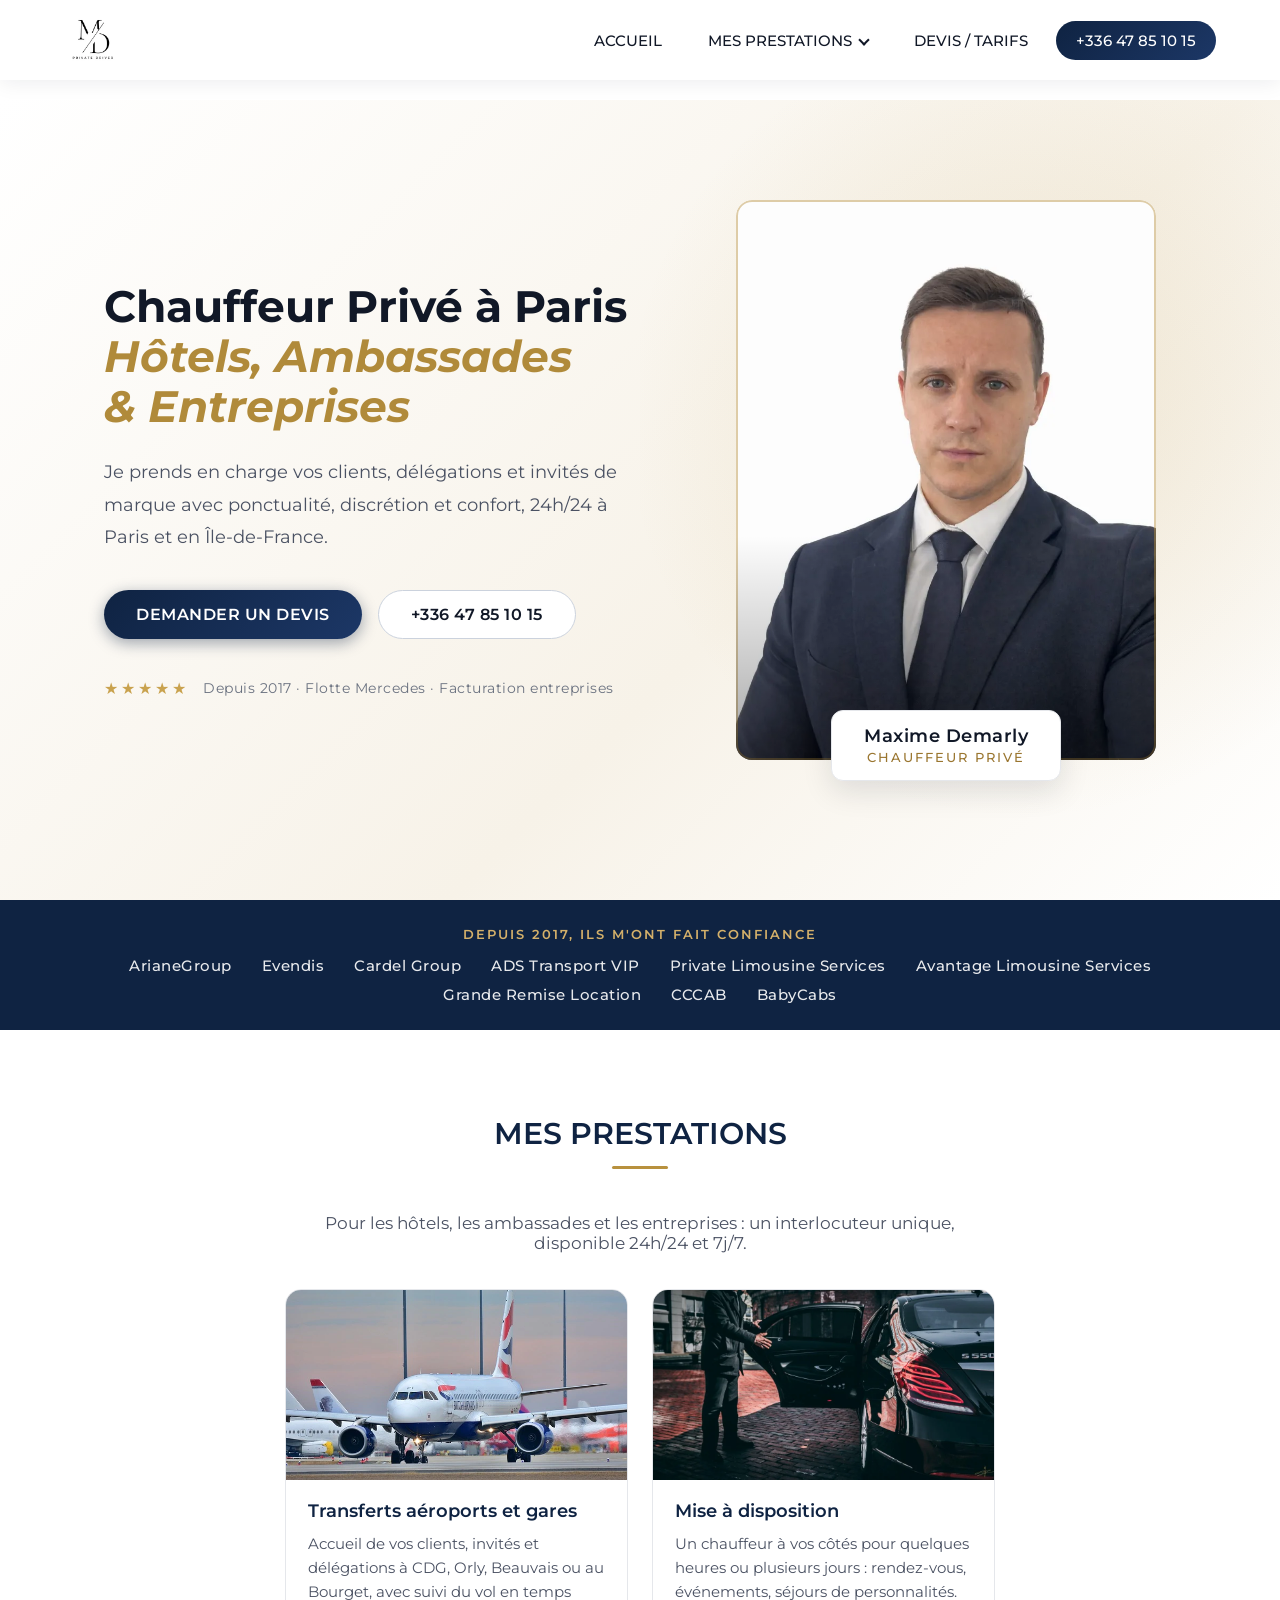
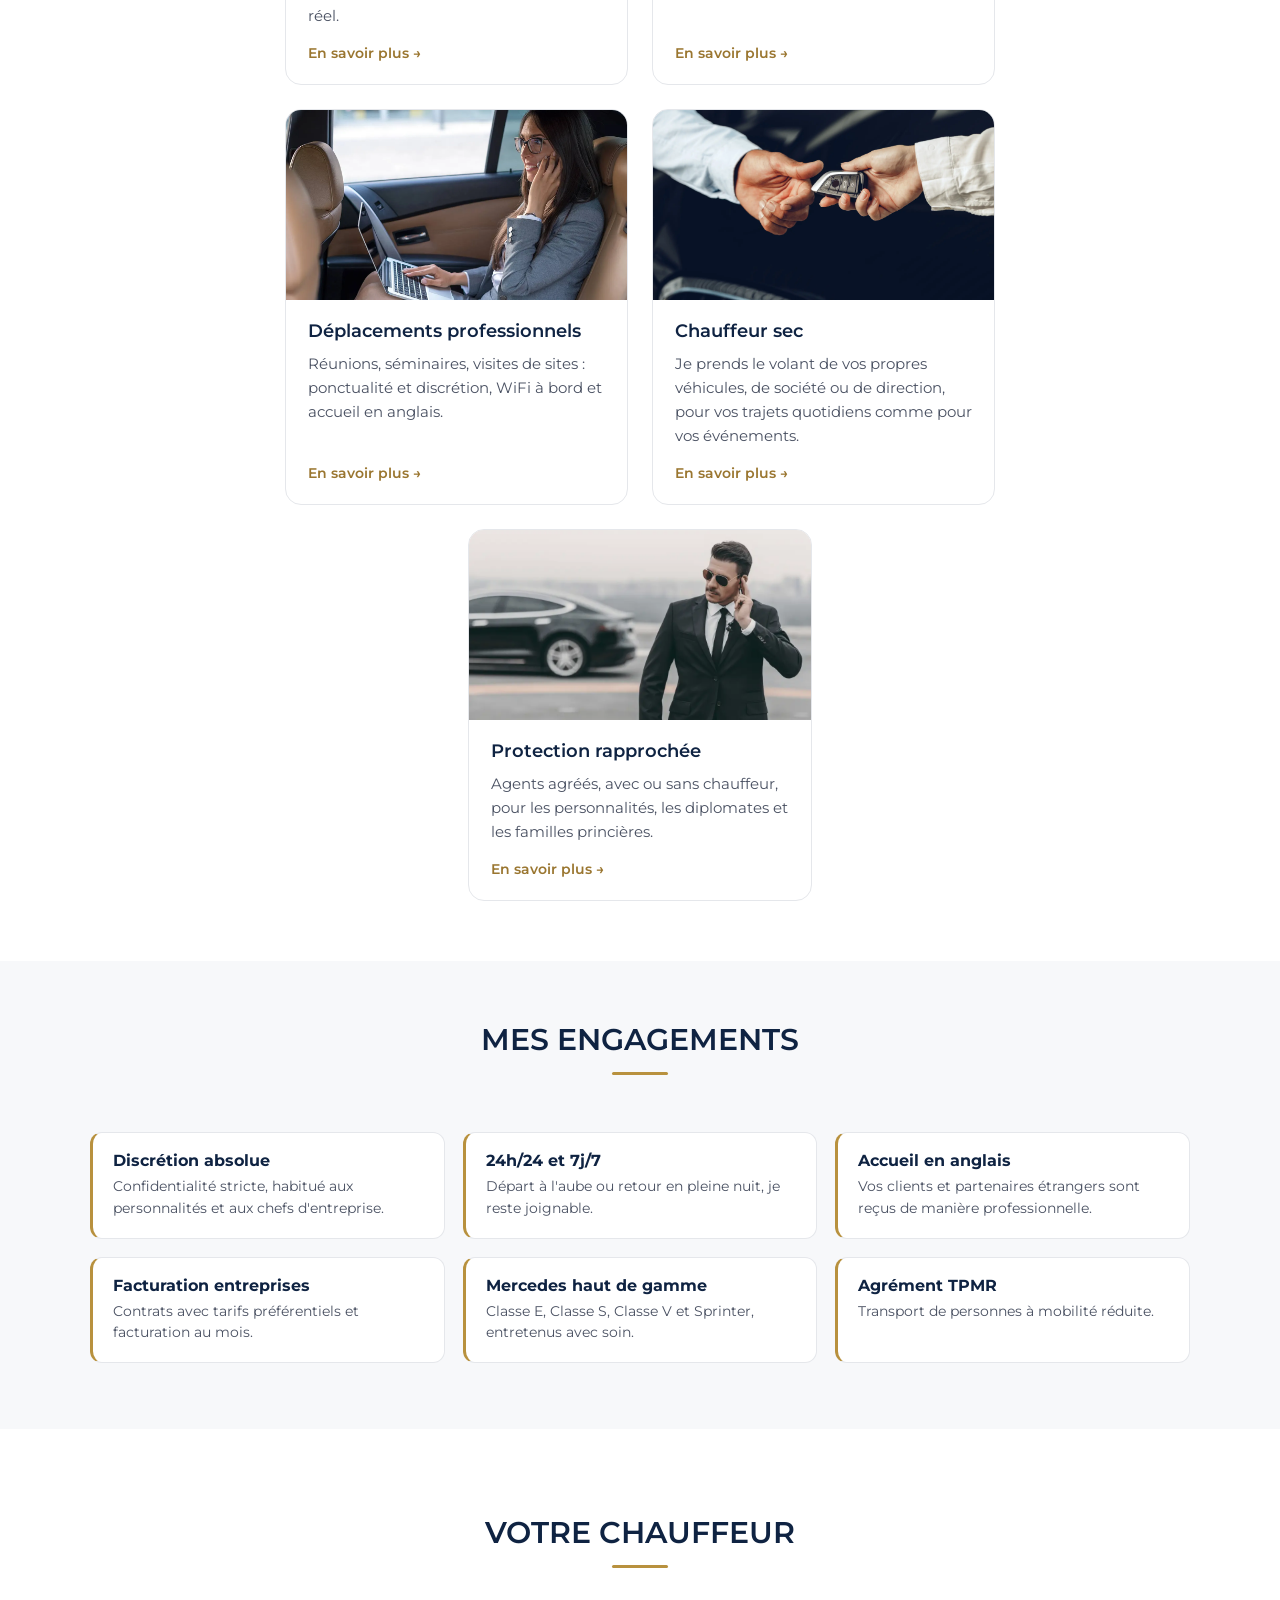
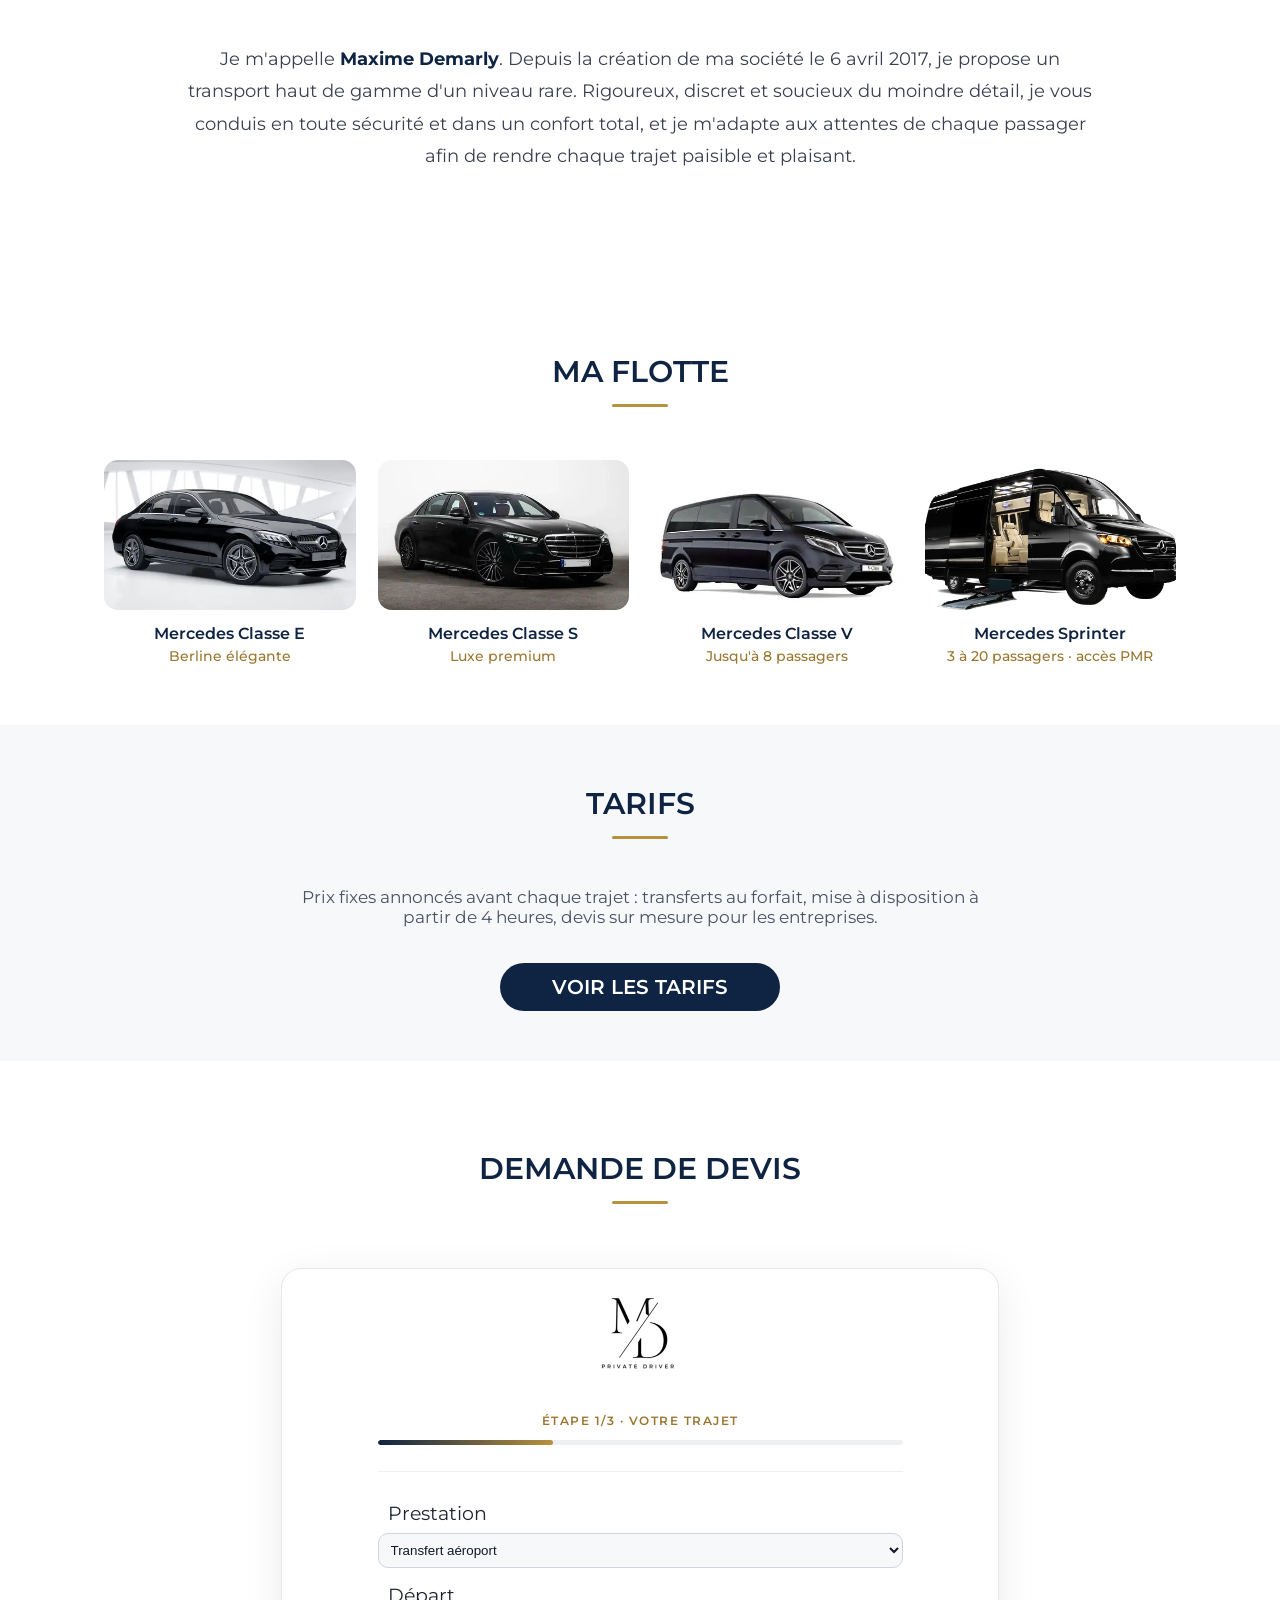
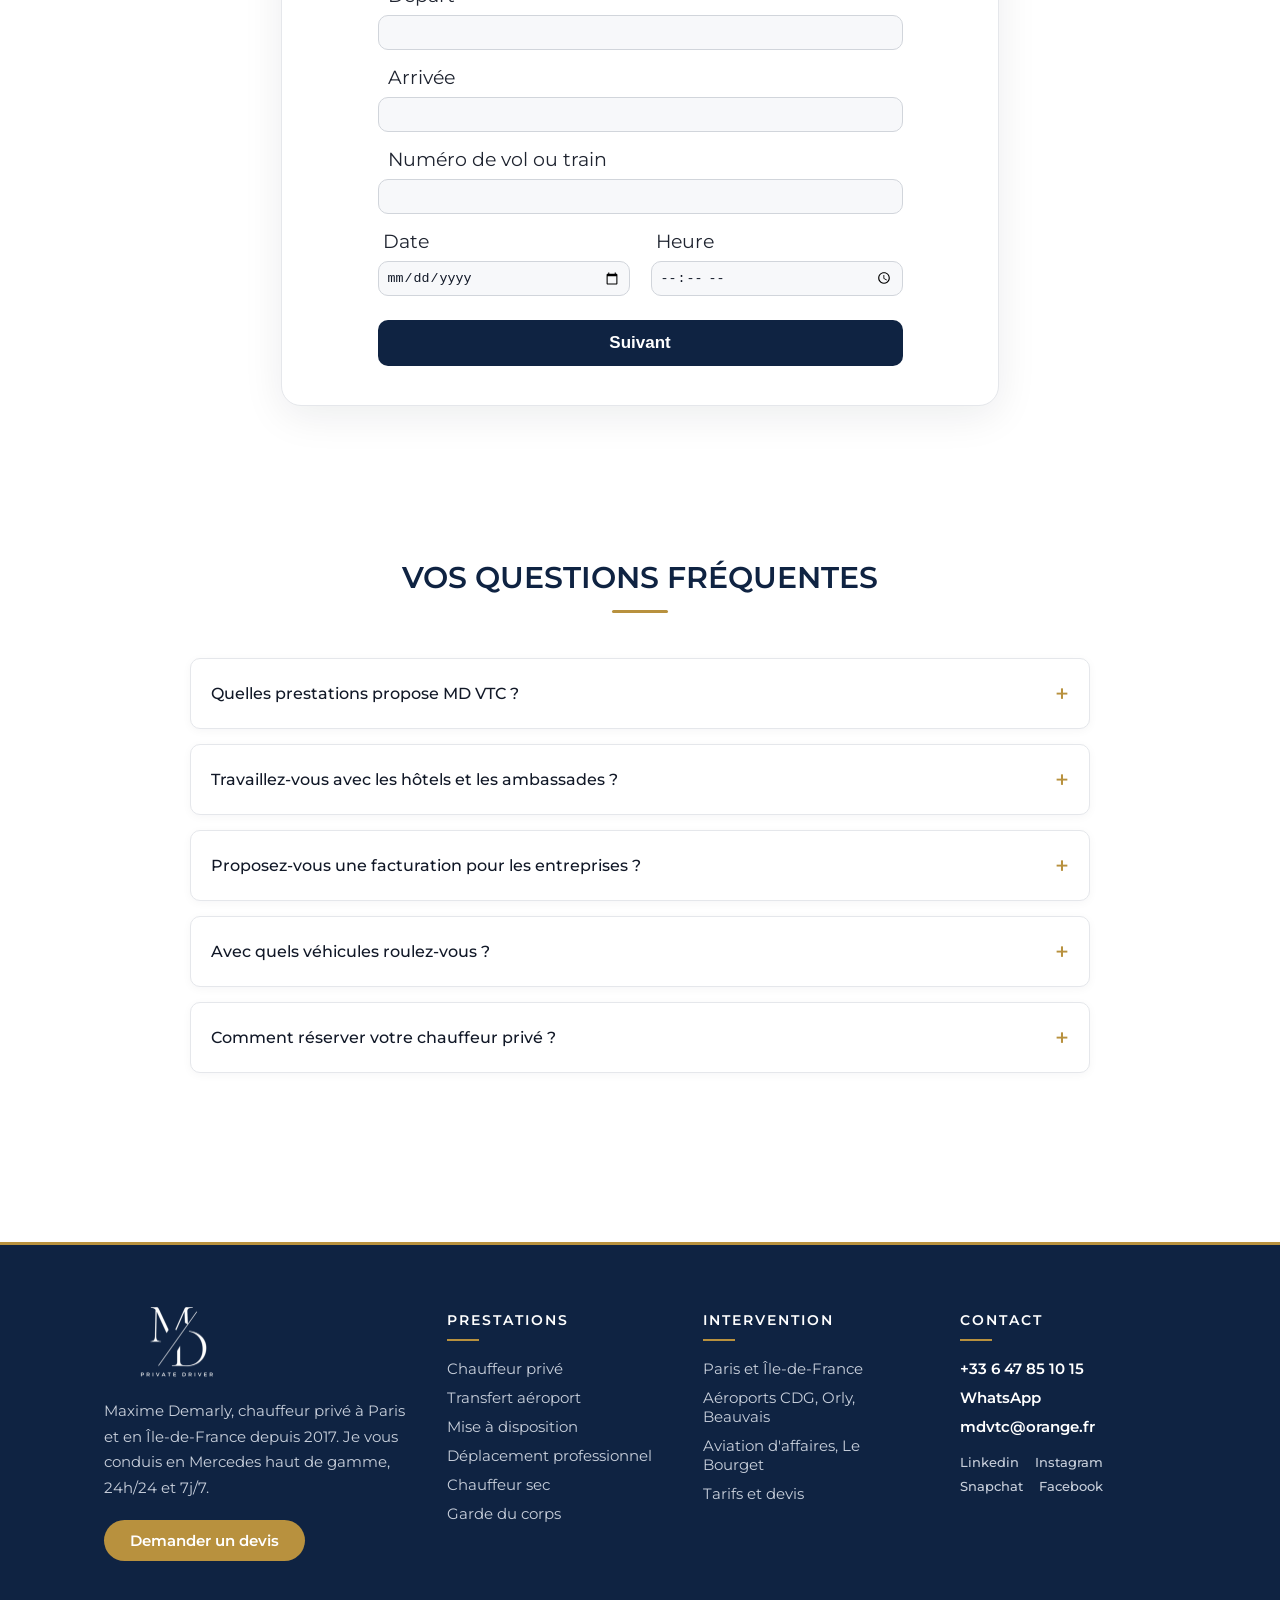
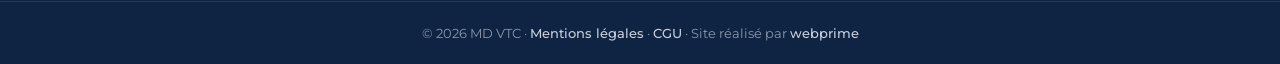
==== commit a05d915e: "Site oriente hotels, ambassades et entreprises - accueil restructure : references, prestations, enga" ====
--- a/index.html
+++ b/index.html
@@ -7,9 +7,9 @@
     <meta name="robots" content="index, follow">
     <link rel="canonical" href="https://mdvtc-paris.com/" />
     <meta name="description"
-        content="MD VTC, chauffeur privé à Paris et en Île-de-France : transferts aéroport, mise à disposition et trajets VTC haut de gamme, ponctuels et sécurisés. Devis rapide.">
+        content="Maxime Demarly, chauffeur privé à Paris pour hôtels, ambassades et entreprises : transferts, mise à disposition, discrétion et facturation mensuelle. Devis rapide.">
     <link href="style.css" rel="stylesheet">
-    <title>Chauffeur Privé à Paris, VTC Mise à Disposition et Aéroports</title>
+    <title>Chauffeur Privé Paris pour Hôtels, Ambassades et Entreprises</title>
     <link rel="icon" type="image/x-icon" href="./favicon.ico">
     <link rel="apple-touch-icon" type="image/png" sizes="96x96" href="./logo/apple-icon-96x96.png">
     <link rel="icon" type="image/png" sizes="32x32" href="./logo/android-icon-32x32.png">
@@ -22,7 +22,7 @@
     "@context": "https://schema.org",
     "@type": "LimousineService",
     "name": "MD VTC",
-    "description": "MD VTC met à votre disposition un chauffeur privé pour des trajets soignés à Paris et en Île-de-France. Ponctualité, fiabilité et confort haut de gamme : spécialiste du transport de personnes, je veille à votre sécurité. Demandez votre réservation et voyagez l'esprit tranquille.",
+    "description": "Chauffeur privé à Paris et en Île-de-France pour les hôtels, les ambassades et les entreprises : transferts aéroport, mise à disposition, déplacements professionnels, chauffeur sec et protection rapprochée. Discrétion, ponctualité et facturation mensuelle.",
     "url": "https://mdvtc-paris.com",
     "telephone": "+33647851015",
     "address": {
@@ -142,15 +142,23 @@
                 "name": "Quelles prestations propose MD VTC ?",
                 "acceptedAnswer": {
                     "@type": "Answer",
-                    "text": "Mon offre couvre l'ensemble de vos besoins de transport : transferts vers les aéroports (Orly, CDG, Beauvais), véhicule avec chauffeur mis à disposition, trajets d'affaires, voiture avec chauffeur pour votre mariage, chauffeur sec qui prend le volant de votre propre véhicule, ainsi qu'un service de garde du corps."
+                    "text": "Je propose des transferts vers les aéroports et les gares (CDG, Orly, Beauvais, Le Bourget), la mise à disposition d'un véhicule avec chauffeur, les déplacements professionnels, un service de chauffeur sec qui prend le volant de vos propres véhicules, ainsi que la protection rapprochée."
                 }
             },
             {
                 "@type": "Question",
-                "name": "Quels secteurs géographiques couvrez-vous ?",
+                "name": "Travaillez-vous avec les hôtels et les ambassades ?",
                 "acceptedAnswer": {
                     "@type": "Answer",
-                    "text": "Je me déplace sur l'ensemble de la région : Paris (75), Seine-et-Marne (77), Yvelines (78), Essonne (91), Hauts-de-Seine (92), Seine-Saint-Denis (93), Val-de-Marne (94) et Val-d'Oise (95). J'assure aussi les longs trajets vers n'importe quelle destination en France."
+                    "text": "Oui. Mon habilitation couvre le transport d'hommes d'État, d'ambassadeurs et de personnalités, et je prends en charge les clients et invités des hôtels et des entreprises, dans le strict respect de leur confidentialité."
+                }
+            },
+            {
+                "@type": "Question",
+                "name": "Proposez-vous une facturation pour les entreprises ?",
+                "acceptedAnswer": {
+                    "@type": "Answer",
+                    "text": "Oui, les sociétés peuvent bénéficier de contrats de partenariat avec des tarifs préférentiels et une facturation au mois. Parlez-moi de vos besoins et je vous établis un devis sur mesure."
                 }
             },
             {
@@ -167,14 +175,6 @@
                 "acceptedAnswer": {
                     "@type": "Answer",
                     "text": "Plusieurs options s'offrent à vous : le formulaire en ligne présent sur cette page, un appel au +33 6 47 85 10 15, un message WhatsApp ou un email à mdvtc@orange.fr. Je reviens vers vous très rapidement afin de valider votre réservation."
-                }
-            },
-            {
-                "@type": "Question",
-                "name": "Des sièges auto pour enfants sont-ils disponibles ?",
-                "acceptedAnswer": {
-                    "@type": "Answer",
-                    "text": "Oui, sièges bébés et rehausseurs sont fournis sans aucun frais pour vos enfants. Signalez-le simplement au moment de réserver et j'équiperai le véhicule en fonction de vos besoins."
                 }
             }
         ]
@@ -210,7 +210,6 @@
                         <li><a href="deplacements-professionnels.html" title="chauffeur de luxe">Déplacement professionnel</a></li>
                         <li><a href="location-chauffeur-sans-voiture.html" title="chauffeur sec">Chauffeur Sec</a></li>
                         <li><a href="garde-du-corps.html" title="Garde du corps">Garde du corps</a></li>
-                        <li><a href="chauffeur-mariage.html" title="location voiture mariage avec chauffeur">Mariage</a></li>
                     </ul>
                 </li>
                 <li class="nav-item">
@@ -227,21 +226,21 @@
             <div class="hero-split">
                 <div class="hero-left">
                     <h1>
-                        <span class="hero-line">Votre Chauffeur Privé à Paris</span>
-                        <span class="hero-line blue">Mise à Disposition VTC</span>
-                        <span class="hero-line blue">Transferts vers les aéroports de Paris</span>
+                        <span class="hero-line">Chauffeur Privé à Paris</span>
+                        <span class="hero-line blue">Hôtels, Ambassades</span>
+                        <span class="hero-line blue">&amp; Entreprises</span>
                     </h1>
                     <p class="hero-text">
-                        Voyagez en Île-de-France avec un chauffeur privé dédié :
-                        des trajets à l'heure, en toute discrétion et dans le confort.
+                        Je prends en charge vos clients, délégations et invités de marque
+                        avec ponctualité, discrétion et confort, 24h/24 à Paris et en Île-de-France.
                     </p>
                     <div class="hero-buttons">
-                        <a class="hero-btn hero-btn-blue" href="tarif-chauffeur-prive.html" title="chauffeur privé">RÉSERVATION</a>
+                        <a class="hero-btn hero-btn-blue" href="#devis" title="devis chauffeur privé">DEMANDER UN DEVIS</a>
                         <a class="hero-btn hero-btn-outline" href="tel:+33647851015" title="vtc paris">+336 47 85 10 15</a>
                     </div>
                     <div class="hero-trust">
                         <span class="hero-trust-stars">&#9733;&#9733;&#9733;&#9733;&#9733;</span>
-                        <span class="hero-trust-text">Flotte Mercedes premium &middot; Paris et l'ensemble de l'Île-de-France</span>
+                        <span class="hero-trust-text">Depuis 2017 &middot; Flotte Mercedes &middot; Facturation entreprises</span>
                     </div>
                 </div>
                 <div class="hero-right">
@@ -256,7 +255,141 @@
                 </div>
             </div>
         </section>
-        <h2>DEMANDE DE DEVIS</h2>
+        <section class="refs" aria-label="Références">
+            <p class="refs-title">Depuis 2017, ils m'ont fait confiance</p>
+            <ul class="refs-list">
+                <li>ArianeGroup</li>
+                <li>Evendis</li>
+                <li>Cardel Group</li>
+                <li>ADS Transport VIP</li>
+                <li>Private Limousine Services</li>
+                <li>Avantage Limousine Services</li>
+                <li>Grande Remise Location</li>
+                <li>CCCAB</li>
+                <li>BabyCabs</li>
+            </ul>
+        </section>
+        <section class="block" id="services">
+            <h2>MES PRESTATIONS</h2>
+            <p class="section-intro">Pour les hôtels, les ambassades et les entreprises : un interlocuteur unique, disponible 24h/24 et 7j/7.</p>
+            <div class="cards">
+                <a class="card" href="transfert-aeroport.html" title="transfert aéroport">
+                    <img src="aeroport-orly.webp" alt="transfert aéroport avec chauffeur privé" loading="lazy" decoding="async">
+                    <div class="card-body">
+                        <h3>Transferts aéroports et gares</h3>
+                        <p>Accueil de vos clients, invités et délégations à CDG, Orly, Beauvais ou au Bourget, avec suivi du vol en temps réel.</p>
+                        <span class="card-link">En savoir plus</span>
+                    </div>
+                </a>
+                <a class="card" href="mise-a-disposition-vtc.html" title="mise à disposition">
+                    <img src="service-chauffeur.webp" alt="mise à disposition d'un chauffeur privé" loading="lazy" decoding="async">
+                    <div class="card-body">
+                        <h3>Mise à disposition</h3>
+                        <p>Un chauffeur à vos côtés pour quelques heures ou plusieurs jours : rendez-vous, événements, séjours de personnalités.</p>
+                        <span class="card-link">En savoir plus</span>
+                    </div>
+                </a>
+                <a class="card" href="deplacements-professionnels.html" title="déplacements professionnels">
+                    <img src="deplacement-pro.webp" alt="chauffeur pour déplacements professionnels" loading="lazy" decoding="async">
+                    <div class="card-body">
+                        <h3>Déplacements professionnels</h3>
+                        <p>Réunions, séminaires, visites de sites : ponctualité et discrétion, WiFi à bord et accueil en anglais.</p>
+                        <span class="card-link">En savoir plus</span>
+                    </div>
+                </a>
+                <a class="card" href="location-chauffeur-sans-voiture.html" title="chauffeur sec">
+                    <img src="chauffeur-sans-voiture.webp" alt="chauffeur sec pour véhicule de société" loading="lazy" decoding="async">
+                    <div class="card-body">
+                        <h3>Chauffeur sec</h3>
+                        <p>Je prends le volant de vos propres véhicules, de société ou de direction, pour vos trajets quotidiens comme pour vos événements.</p>
+                        <span class="card-link">En savoir plus</span>
+                    </div>
+                </a>
+                <a class="card" href="garde-du-corps.html" title="protection rapprochée">
+                    <img src="bodyguard.webp" alt="protection rapprochée et garde du corps" loading="lazy" decoding="async">
+                    <div class="card-body">
+                        <h3>Protection rapprochée</h3>
+                        <p>Agents agréés, avec ou sans chauffeur, pour les personnalités, les diplomates et les familles princières.</p>
+                        <span class="card-link">En savoir plus</span>
+                    </div>
+                </a>
+            </div>
+        </section>
+        <section class="block block-alt" id="engagements">
+            <h2>MES ENGAGEMENTS</h2>
+            <ul class="engagements">
+                <li><strong>Discrétion absolue</strong><span>Confidentialité stricte, habitué aux personnalités et aux chefs d'entreprise.</span></li>
+                <li><strong>24h/24 et 7j/7</strong><span>Départ à l'aube ou retour en pleine nuit, je reste joignable.</span></li>
+                <li><strong>Accueil en anglais</strong><span>Vos clients et partenaires étrangers sont reçus de manière professionnelle.</span></li>
+                <li><strong>Facturation entreprises</strong><span>Contrats avec tarifs préférentiels et facturation au mois.</span></li>
+                <li><strong>Mercedes haut de gamme</strong><span>Classe E, Classe S, Classe V et Sprinter, entretenus avec soin.</span></li>
+                <li><strong>Agrément TPMR</strong><span>Transport de personnes à mobilité réduite.</span></li>
+            </ul>
+        </section>
+        <section class="block" id="chauffeur">
+            <h2>VOTRE CHAUFFEUR</h2>
+            <div class="texte1">
+                <p>Je m'appelle <strong>Maxime Demarly</strong>. Depuis la création de ma société le 6 avril 2017, je
+                    propose un transport haut de gamme d'un niveau rare. Rigoureux, discret et soucieux du moindre détail,
+                    je vous conduis en toute sécurité et dans un confort total, et je m'adapte aux attentes de chaque
+                    passager afin de rendre chaque trajet paisible et plaisant.</p>
+            </div>
+        </section>
+        <section class="block block-alt" id="missions" hidden>
+            <h2>MISSIONS DE PRESTIGE</h2>
+            <p class="section-intro">Quelques missions récentes, présentées dans le respect de la confidentialité de mes clients.</p>
+            <ol class="missions-list">
+                <li class="mission-card">
+                    <span class="mission-date">Mois 2026</span>
+                    <h3>Type de mission</h3>
+                    <p class="mission-meta">Lieu &middot; durée &middot; véhicules</p>
+                    <p>Description courte de la mission.</p>
+                </li>
+                <li class="mission-card">
+                    <span class="mission-date">Mois 2026</span>
+                    <h3>Type de mission</h3>
+                    <p class="mission-meta">Lieu &middot; durée &middot; véhicules</p>
+                    <p>Description courte de la mission.</p>
+                </li>
+                <li class="mission-card">
+                    <span class="mission-date">Mois 2025</span>
+                    <h3>Type de mission</h3>
+                    <p class="mission-meta">Lieu &middot; durée &middot; véhicules</p>
+                    <p>Description courte de la mission.</p>
+                </li>
+            </ol>
+        </section>
+        <section class="block" id="flotte">
+            <h2>MA FLOTTE</h2>
+            <div class="fleet">
+                <div class="fleet-item">
+                    <img src="classe-e-berline.webp" alt="Mercedes Classe E avec chauffeur" loading="lazy" decoding="async">
+                    <h3>Mercedes Classe E</h3>
+                    <p>Berline élégante</p>
+                </div>
+                <div class="fleet-item">
+                    <img src="mercedes-classe-s.webp" alt="Mercedes Classe S avec chauffeur" loading="lazy" decoding="async">
+                    <h3>Mercedes Classe S</h3>
+                    <p>Luxe premium</p>
+                </div>
+                <div class="fleet-item">
+                    <img src="van.webp" alt="Mercedes Classe V avec chauffeur" loading="lazy" decoding="async">
+                    <h3>Mercedes Classe V</h3>
+                    <p>Jusqu'à 8 passagers</p>
+                </div>
+                <div class="fleet-item">
+                    <img src="sprinter.webp" alt="Mercedes Sprinter avec chauffeur" loading="lazy" decoding="async">
+                    <h3>Mercedes Sprinter</h3>
+                    <p>3 à 20 passagers &middot; accès PMR</p>
+                </div>
+            </div>
+        </section>
+        <section class="block block-alt" id="tarifs">
+            <h2>TARIFS</h2>
+            <p class="section-intro">Prix fixes annoncés avant chaque trajet : transferts au forfait, mise à disposition à partir de 4 heures, devis sur mesure pour les entreprises.</p>
+            <a class="bouton-3" href="tarif-chauffeur-prive.html" title="tarifs chauffeur privé">VOIR LES TARIFS</a>
+        </section>
+        <h2 id="devis">DEMANDE DE DEVIS</h2>
         <div class="form-container">
             <div class="image-container">
                 <img src="./logo/img-form-light.webp" alt="devis chauffeur privé Paris md vtc" title="devis md vtc" loading="lazy" decoding="async">
@@ -280,7 +413,6 @@
                         <option value="Deplacement pro">Déplacement professionnel</option>
                         <option value="Trajet Prive">Trajet Privé</option>
                         <option value="Chauffeur Sec">Chauffeur Sec</option>
-                        <option value="Mariage">Mariage</option>
                         <option value="Tourisme">Tourisme</option>
                         <option value="Bodyguard">Bodyguard</option>
                         <option value="Autre">Autre</option>
@@ -385,374 +517,6 @@
                 <p style="margin: 0; color: #1b5e20; font-size: 1.05em;">Je vous recontacte rapidement.</p>
             </div>
         </div>
-        <section>
-            <h2>VOTRE CHAUFFEUR PRIVÉ À PARIS</h2>
-            <div class="service-prive">
-                <img src="chauffeur-prive.webp" alt="chauffeur privé vtc paris" title="chauffeur privé à Paris" loading="lazy" decoding="async">
-            </div>
-            <div class="texte1">
-                <p>
-                    Avec ma prestation de transport <strong>privé</strong>, je place votre <strong>confort</strong>,
-                    votre <strong>sécurité</strong> et une fiabilité sans faille au centre de chacun de mes trajets.
-                </p>
-                <p>
-                    Transfert vers l'aéroport, voyage d'affaires, protection rapprochée par un bodyguard avec ou sans
-                    chauffeur, mise à disposition, mariage ou simple course du quotidien : je vous accompagne
-                    dans toute l'Île-de-France <a href="tarif-chauffeur-prive.html">77</a>, <a href="chauffeur-prive-78.html">78</a>, <a href="tarif-chauffeur-prive.html">91</a>, <a href="tarif-chauffeur-prive.html">92</a>, <a href="chauffeur-prive-93.html">93</a>, <a href="tarif-chauffeur-prive.html">94</a> et <a href="chauffeur-prive-95.html">95</a> ainsi que partout en France.
-                </p>
-                <p>
-                    Récents et entretenus avec rigueur, mes véhicules répondent à <strong>vos besoins</strong>
-                    particuliers, que vous vous déplaciez seul, entre amis, en groupe ou avec vos proches.
-                </p>
-            </div>
-        </section>
-        <section>
-            <h2>TRANSFERT VERS LES AÉROPORTS</h2>
-            <div class="services-pc">
-                <img src="aeroport-orly.webp" alt="navette vers l'aéroport" title="transfert aéroport Paris" loading="lazy"
-                    decoding="async">
-                <img src="avion-prive.webp" alt="aéroports de paris" title="transfert vers l'aéroport" loading="lazy"
-                    decoding="async">
-            </div>
-            <div class="services-mob">
-                <img src="aeroport-orly.webp" alt="navette aéroport orly" title="transfert aéroport Paris" loading="lazy"
-                    decoding="async">
-            </div>
-            <div class="texte1">
-                <p> Rejoignez l'aéroport l'esprit libre grâce à un transfert que j'organise pour vous. Chauffeur
-                    qualifié, je vous conduis à l'heure et dans un confort optimal jusqu'à votre terminal, avec
-                    élégance et sécurité, que vous preniez un vol régulier ou un vol privé. Réservez sans attendre
-                    et partez sans stress. </p>
-            </div>
-            <a class="bouton-3" href="tarif-chauffeur-prive.html" title="réserver transfert aéroport">TARIFS</a>
-        </section>
-        <section>
-            <h2>MISE À DISPOSITION AVEC CHAUFFEUR</h2>
-            <div class="services-pc">
-                <img src="mise-a-disposition-chauffeur-voiture.webp" alt="vtc en mise à disposition"
-                    title="mise à disposition avec chauffeur" loading="lazy" decoding="async">
-                <img src="service-chauffeur.webp" alt="chauffeur en mise à disposition"
-                    title="mise à disposition chauffeur privé" loading="lazy" decoding="async">
-            </div>
-            <div class="services-mob">
-                <img src="service-chauffeur.webp" alt="vtc en mise à disposition" title="mise à disposition vtc"
-                    loading="lazy" decoding="async">
-            </div>
-            <div class="texte1">
-                <p> Gardez un chauffeur privé à vos côtés aussi longtemps que nécessaire grâce à une mise à
-                    disposition sur mesure. Je m'adapté à chacun de vos déplacements, pour la durée
-                    de votre choix. Ambassadeurs, ministres, célébrités ou personnalités reconnues bénéficient ainsi
-                    d'un niveau de service irreprochable, à la hauteur de leurs attentes. </p>
-            </div>
-            <a class="bouton-3" href="tarif-chauffeur-prive.html" title="tarif mise à disposition vtc">TARIFS</a>
-        </section>
-        <section>
-            <h2>DÉPLACEMENT PROFESSIONNEL EN VTC</h2>
-            <div class="services-pc">
-                <img src="deplacement-pro.webp" alt="location vtc prix doux" title="déplacement professionnel"
-                    loading="lazy" decoding="async">
-                <img src="deplacement-prof.webp" alt="vtc à petit prix" title="trajets professionnels" loading="lazy"
-                    decoding="async">
-            </div>
-            <div class="services-mob">
-                <img src="deplacement-prof.webp" alt="vtc orly paris" title="déplacement professionnel"
-                    loading="lazy" decoding="async">
-            </div>
-            <div class="texte1">
-                <p> Pour vos trajets d'affaires, je mets en place une formule à la fois raffinée et efficace.
-                    À bord de véhicules premium, je vous garantis exactitude, confidentialité
-                    et bien-être. Rendez-vous, visites chez vos clients ou transferts aéroport : chaque demande est
-                    traitée avec le plus grand soin, pour que vous puissiez rester concentré sur l'essentiel. </p>
-            </div>
-            <a class="bouton-3" href="tel:+33647851015" title="réserver vtc">CONTACT</a>
-        </section>
-        <section>
-            <h2>CHAUFFEUR SEC À PARIS</h2>
-            <div class="services-pc">
-                <img src="chauffeur-sans-vehicule.webp" alt="chauffeur sec sans véhicule"
-                    title="chauffeur sec paris" loading="lazy" decoding="async">
-                <img src="chauffeur-sans-voiture.webp" alt="chauffeur sans voiture"
-                    title="location chauffeur sans voiture" loading="lazy" decoding="async">
-            </div>
-            <div class="services-mob">
-                <img src="chauffeur-sans-voiture.webp" alt="chauffeur sec pour votre véhicule"
-                    title="chauffeur sans voiture paris" loading="lazy" decoding="async">
-            </div>
-            <div class="texte1">
-                <p>Confiez le volant de <strong>votre propre véhicule</strong> à un chauffeur personnel. Aguerri et
-                    rigoureux, je vous offre une prestation soignée, aussi bien pour vos trajets
-                    de tous les jours que pour vos occasions particulières.</p>
-            </div>
-            <a class="bouton-3" href="tel:+33647851015" title="réserver uber">CONTACT</a>
-        </section>
-        <section>
-            <h2>BODYGUARD ET PROTECTION</h2>
-            <div class="services-pc">
-                <img src="bodyguard.webp" alt="bodyguard vtc paris" title="garde du corps paris" loading="lazy" decoding="async">
-                <img src="bodyguard-chauffeur.webp" alt="bodyguard avec chauffeur" title="protection rapprochée"
-                    loading="lazy" decoding="async">
-            </div>
-            <div class="services-mob">
-                <img src="bodyguard.webp" alt="garde du corps avec chauffeur" title="bodyguard paris" loading="lazy"
-                    decoding="async">
-            </div>
-            <div class="texte1">
-                <p>
-                    Avec ou sans chauffeur, je vous propose un service de bodyguard à la fois professionnel et
-                    tout en discrétion. Je m'entouré d'agents rompus à l'exercice pour prendre soin de votre
-                    sécurité comme de votre sérénité tout au long du trajet. Missions privées comme professionnelles
-                    bénéficient d'un dispositif de sécurité renforcé, pour que vous puissiez circuler sans la moindre
-                    inquiétude.
-                </p>
-            </div>
-            <a class="bouton-3" href="tel:+33647851015" title="garde du corps prix">CONTACT</a>
-        </section>
-        <section>
-            <h2>CHAUFFEUR POUR MARIAGE</h2>
-            <div class="services-pc">
-                <img src="chauffeur-mariage-paris.webp" alt="voiture de mariage à petit prix"
-                    title="voiture de mariage avec chauffeur" loading="lazy" decoding="async">
-                <img src="chauffeur-pour-mariage.webp" alt="tarif voiture mariage"
-                    title="voiture de luxe pour mariage" loading="lazy" decoding="async">
-            </div>
-            <div class="services-mob">
-                <img src="chauffeur-pour-mariage.webp" alt="chauffeur et voiture pour mariage"
-                    title="voiture avec chauffeur pour mariage" loading="lazy" decoding="async">
-            </div>
-            <div class="texte1">
-                <p> Le jour de votre mariage mérite un transport à la hauteur de l'événement : optez pour ma
-                    voiture avec chauffeur. Aimable, expérimenté et professionnel, je vous conduis
-                    avec élégance et en toute tranquillité. Je soigne chaque détail avec attention pour que vous
-                    profitiez de chaque minute de cette journée de fête, sans aucun souci à gérer. </p>
-            </div>
-            <a class="bouton-3" href="tel:+33647851015"
-            title="prix location voiture avec chauffeur pour mariage">CONTACT</a>
-        </section>
-        <section>
-            <h2>VOTRE CHAUFFEUR</h2>
-            <div class="texte1">
-                <p>Je m'appelle <strong>Maxime Demarly</strong>. Fort d'une solide expérience, je propose un transport haut de gamme
-                    d'un niveau rare. Rigoureux, discret et soucieux du moindre détail, je vous conduis en toute
-                    sécurité et dans un confort total. Je m'adapté aux attentes de chaque passager afin de rendre
-                    chaque trajet paisible et plaisant.</p>
-            </div>
-            <h2>MON EXPÉRIENCE PROFESSIONNELLE</h2>
-            <div class="texte1">
-                <p>Depuis la création de ma société le 6 avril 2017, j'ai forgé mon savoir-faire au fil des années auprès
-                    d'entreprises de renom comme ArianeGroup, BabyCabs, Evendis, CCCAB, Grande Remise Location,
-                    ADS Transport VIP, Private Limousine Services, Avantage Limousine Services et Cardel Group.
-                    La confiance de ces clients exigeants témoigne de mon sérieux et de la qualité de mes
-                    prestations. Dotés des technologies de sécurité et de confort les plus récentes, mes véhicules
-                    sont disponibles 24h/24 et 7j/7, avec une grande souplesse d'organisation pour satisfaire
-                    les demandes les plus pointues.
-                </p>
-            </div>
-        </section>
-        <a class="bouton-3" href="tel:+33647851015" title="réserver uber">CONTACT</a>
-        <section>
-            <h2>MES VÉHICULES</h2>
-            <div class="vehi-index">
-                <div class="nos-vehicules-pc">
-                    <a href="https://www.mercedes-benz.fr/passengercars/models/saloon/e-class/overview.html"
-                        target="_blank" title="chauffeur mercedes"><img src="classe-e-berline.webp"
-                            alt="mercedes classe e avec chauffeur" loading="lazy" decoding="async"></a>
-                </div>
-                <div class="nos-vehicules-mob">
-                    <div class="nos-vehicules">
-                        <a href="https://www.mercedes-benz.fr/passengercars/models/saloon/e-class/overview.html"
-                            target="_blank" title="chauffeur mercedes"><img src="classe-e-berline.webp"
-                                alt="berline classe e chauffeur privé" loading="lazy" decoding="async"></a>
-                    </div>
-                </div>
-                <div class="texte1">
-                    <p>Raffinée et confortable, la <strong>Mercedes Classe E</strong> associe des sièges ergonomiques à
-                        des finitions haut de gamme. Vaste et très bien isolée du bruit, sa cabine rend chaque trajet
-                        paisible. Ses équipements récents de connectivité et de sécurité en font une berline aussi
-                        agréable que sophistiquée.</p>
-                </div>
-            </div>
-            <div class="vehi-index">
-                <div class="nos-vehicules-pc">
-                    <a href="https://www.mercedes-benz.fr/passengercars/models/saloon/s-class/overview.html"
-                        target="_blank" title="chauffeur mercedes"><img src="mercedes-classe-s.webp"
-                            alt="mercedes classe s avec chauffeur" loading="lazy" decoding="async"></a>
-                </div>
-                <div class="nos-vehicules-mob">
-                    <div class="nos-vehicules">
-                        <a href="https://www.mercedes-benz.fr/passengercars/models/saloon/s-class/overview.html"
-                            target="_blank" title="chauffeur mercedes"><img src="mercedes-classe-s.webp"
-                                alt="chauffeur privé classe s" loading="lazy" decoding="async"></a>
-                    </div>
-                </div>
-                <div class="texte1">
-                    <p>Référence absolue du luxe, la <strong>Mercedes Classe S</strong> offre un habitacle ample et
-                        somptueux. Ses sièges en cuir, avec massage et réglages évolués, et son espace à bord
-                        particulièrement généreux procurent un confort hors du commun. Grâce aux innovations
-                        technologiques et de sécurité les plus récentes, elle conjugue performance et élégance pour
-                        des trajets d'exception.</p>
-                </div>
-            </div>
-            <div class="vehi-index">
-                <div class="nos-vehicules-pc">
-                    <a href="https://www.alliance.mercedes-benz.fr/passengercars/models/classe-v.html" target="_blank"
-                        title="chauffeur mercedes"><img src="van.webp" alt="van mercedes classe v avec chauffeur" loading="lazy"
-                            decoding="async"></a>
-                </div>
-                <div class="nos-vehicules-mob">
-                    <div class="nos-vehicules">
-                        <a href="https://www.alliance.mercedes-benz.fr/passengercars/models/classe-v.html"
-                            target="_blank" title="chauffeur mercedes"><img src="van.webp" alt="chauffeur privé classe v"
-                                loading="lazy" decoding="async"></a>
-                    </div>
-                </div>
-                <div class="texte1">
-                    <p>Très polyvalente, la <strong>Mercedes Classe V</strong> accueille jusqu'à
-                        <strong>huit places assises</strong> dans un grand confort. Chaque passager profite de sièges
-                        en cuir ergonomiques pour un trajet agréable. Son intérieur vaste et modulable, remarquablement
-                        insonorisé, rend la route particulièrement calme. Avec ses équipements de connectivité et de
-                        sécurité dernier cri, ce van luxueux et pratique convient parfaitement aux familles comme aux
-                        professionnels.
-                    </p>
-                </div>
-            </div>
-            <div class="vehi-index">
-                <div class="nos-vehicules-pc">
-                    <a href="https://www.mercedes-benz.fr/vans/models/sprinter/tourer/overview.html?gagcmid=GA_17990373502_143757339030_615624295910&gad_source=1&gclid=CjwKCAjwqre1BhAqEiwA7g9QhuwKfu_6kaI9HI4O6HlzmlAtdtsCpDPygxmkis5yE4eilDyd4VX5whoCDPQQAvD_BwE&gclsrc=aw.ds"
-                        target="_blank" title="chauffeur mercedes"><img src="sprinter.webp" alt="mercedes sprinter avec chauffeur"
-                            loading="lazy" decoding="async"></a>
-                </div>
-                <div class="nos-vehicules-mob">
-                    <div class="nos-vehicules">
-                        <a href="https://www.mercedes-benz.fr/vans/models/sprinter/tourer/overview.html?gagcmid=GA_17990373502_143757339030_615624295910&gad_source=1&gclid=CjwKCAjwqre1BhAqEiwA7g9QhuwKfu_6kaI9HI4O6HlzmlAtdtsCpDPygxmkis5yE4eilDyd4VX5whoCDPQQAvD_BwE&gclsrc=aw.ds"
-                            target="_blank" title="chauffeur mercedes"><img src="sprinter.webp"
-                                alt="sprinter chauffeur groupe" loading="lazy" decoding="async"></a>
-                    </div>
-                </div>
-                <div class="texte1">
-                    <p>Pratique et confortable, la <strong>Mercedes Sprinter</strong> transporte de <strong>3 à 20
-                            passagers</strong>, et ses aménagements spécifiques permettent aussi d'accueillir les
-                        personnes en <strong>chaise roulante</strong>. Spacieux et bien isolé, son habitacle assure un
-                        trajet au calme. Équipé des dernières solutions de connectivité et de sécurité, ce véhicule est
-                        idéal pour les entreprises et le transport collectif. MD VTC détient par ailleurs l'agrément
-                        <strong>TPMR</strong> (Transport de Personnes à Mobilité Réduite).</p>
-                </div>
-            </div>
-        </section>
-        <h2>RÉSERVER VOTRE TRAJET</h2>
-          <div class="form-container">
-            <div class="image-container">
-                <img src="./logo/img-form-light.webp" alt="réservation chauffeur privé Paris" title="réserver md vtc" loading="lazy" decoding="async">
-            </div>
-            <form id="contactForm2" onsubmit="return sendBoth(event)">
-                <!-- Honeypot anti-spam -->
-                <div class="hp-wrap">
-                    <label for="website2">Votre site web :</label>
-                    <input type="text" id="website2" name="_honey" autocomplete="off">
-                </div>
-
-                <label for="name2">Nom / Prénom</label>
-                <input type="text" id="name2" name="nom" required pattern="[A-Za-zÀ-ÿ' -]{2,60}" title="Indiquez votre nom (lettres uniquement, 2 à 60 caractères)">
-
-                <label for="tel2">Téléphone :</label>
-                <input type="tel" id="tel2" name="tel" pattern="^((\+33|0)[1679])[0-9]{8}$" maxlength="12" required>
-
-                <label for="email2">Email</label>
-                <input type="email" id="email2" name="email" required>
-
-                <label for="prestation2">Prestation</label>
-                <select id="prestation2" name="prestation">
-                    <option value="Transfert aeroport">Transfert aéroport</option>
-                    <option value="Mise a disposition">Mise à disposition</option>
-                    <option value="Deplacement pro">Déplacement professionnel</option>
-                    <option value="Trajet Prive">Trajet Privé</option>
-                    <option value="Chauffeur Sec">Chauffeur Sec</option>
-                    <option value="Mariage">Mariage</option>
-                    <option value="Tourisme">Tourisme</option>
-                    <option value="Bodyguard">Bodyguard</option>
-                    <option value="Autre">Autre</option>
-                </select>
-
-                <label for="departure2">Départ</label>
-                <input type="text" id="departure2" name="lieu_depart" required>
-
-                <label for="arrival2">Arrivée</label>
-                <input type="text" id="arrival2" name="lieu_arrivee" required>
-
-                <label for="numero2">Numéro de vol ou train</label>
-                <input type="text" id="numero2" name="numero">
-
-                <div class="inline-container">
-                    <div class="inline-item">
-                        <label for="date2">Date</label>
-                        <input type="date" id="date2" name="date" required>
-                    </div>
-                    <div class="inline-item">
-                        <label for="heure2">Heure</label>
-                        <input type="time" id="heure2" name="heure" required>
-                    </div>
-                </div>
-
-                <div class="inline-container">
-                    <div class="inline-item">
-                        <label for="passengers2">Adultes</label>
-                        <select id="passengers2" name="passagers">
-                            <option value="1">1</option>
-                            <option value="2">2</option>
-                            <option value="3">3</option>
-                            <option value="4">4</option>
-                        </select>
-                    </div>
-                    <div class="inline-item">
-                        <label for="children2">Enfants</label>
-                        <select id="children2" name="enfants">
-                            <option value="0">0</option>
-                            <option value="1">1</option>
-                            <option value="2">2</option>
-                            <option value="3">3</option>
-                        </select>
-                    </div>
-                </div>
-
-                <div class="inline-container">
-                    <div class="inline-item">
-                        <label for="luggage2">Bagages</label>
-                        <select id="luggage2" name="bagages">
-                            <option value="0">0</option>
-                            <option value="1">1</option>
-                            <option value="2">2</option>
-                            <option value="3">3</option>
-                        </select>
-                    </div>
-                    <div class="inline-item">
-                        <label for="car-seats2">Sièges auto</label>
-                        <select id="car-seats2" name="sieges_auto">
-                            <option value="0">0</option>
-                            <option value="1">1</option>
-                            <option value="2">2</option>
-                            <option value="3">3</option>
-                        </select>
-                    </div>
-                    <div class="inline-item">
-                        <label for="rehausseur2">Rehausseur</label>
-                        <select id="rehausseur2" name="rehausseur">
-                            <option value="0">0</option>
-                            <option value="1">1</option>
-                            <option value="2">2</option>
-                            <option value="3">3</option>
-                        </select>
-                    </div>
-                </div>
-
-                <label for="comments2">Commentaires</label>
-                <textarea id="comments2" name="commentaires" rows="4"></textarea>
-
-                <button type="submit">ENVOYER</button>
-            </form>
-            <div class="contact-thanks" style="display:none; padding: 30px 20px; background-color: #e8f5e9; border: 2px solid #2e7d32; border-radius: 8px; text-align: center; margin-top: 20px;">
-                <h3 style="color: #2e7d32; margin: 0 0 10px 0;">Merci pour votre demande !</h3>
-                <p style="margin: 0; color: #1b5e20; font-size: 1.05em;">Je vous recontacte rapidement.</p>
-            </div>
-        </div>
     </main>
     <section class="faq-section">
         <h2>VOS QUESTIONS FRÉQUENTES</h2>
@@ -760,35 +524,35 @@
             <input type="checkbox" id="faq1">
             <label for="faq1">Quelles prestations propose MD VTC ?</label>
             <div class="faq-answer">
-                <p>Mon offre couvre l'ensemble de vos besoins de transport : transferts vers les aéroports (Orly, CDG, Beauvais), véhicule avec chauffeur mis à disposition, trajets d'affaires, voiture avec chauffeur pour votre mariage, chauffeur sec qui prend le volant de votre propre véhicule, ainsi qu'un service de garde du corps.</p>
+                <p>Je propose des transferts vers les aéroports et les gares (CDG, Orly, Beauvais, Le Bourget), la mise à disposition d'un véhicule avec chauffeur, les déplacements professionnels, un service de chauffeur sec qui prend le volant de vos propres véhicules, ainsi que la protection rapprochée.</p>
             </div>
         </div>
         <div class="faq-item">
             <input type="checkbox" id="faq2">
-            <label for="faq2">Quels secteurs géographiques couvrez-vous ?</label>
+            <label for="faq2">Travaillez-vous avec les hôtels et les ambassades ?</label>
             <div class="faq-answer">
-                <p>Je me déplace sur l'ensemble de la région : Paris (75), Seine-et-Marne (77), Yvelines (78), Essonne (91), Hauts-de-Seine (92), Seine-Saint-Denis (93), Val-de-Marne (94) et Val-d'Oise (95). J'assure aussi les longs trajets vers n'importe quelle destination en France.</p>
+                <p>Oui. Mon habilitation couvre le transport d'hommes d'État, d'ambassadeurs et de personnalités, et je prends en charge les clients et invités des hôtels et des entreprises, dans le strict respect de leur confidentialité.</p>
             </div>
         </div>
         <div class="faq-item">
             <input type="checkbox" id="faq3">
-            <label for="faq3">Avec quels véhicules roulez-vous ?</label>
+            <label for="faq3">Proposez-vous une facturation pour les entreprises ?</label>
+            <div class="faq-answer">
+                <p>Oui, les sociétés peuvent bénéficier de contrats de partenariat avec des tarifs préférentiels et une facturation au mois. Parlez-moi de vos besoins et je vous établis un devis sur mesure.</p>
+            </div>
+        </div>
+        <div class="faq-item">
+            <input type="checkbox" id="faq4">
+            <label for="faq4">Avec quels véhicules roulez-vous ?</label>
             <div class="faq-answer">
                 <p>Je roule en Mercedes haut de gamme : la Classe E (berline raffinée), la Classe S (luxe premium), la Classe V (jusqu'à 8 passagers) et le Sprinter (de 3 à 20 passagers, accessible PMR). Chaque véhicule est entretenu avec soin et équipé pour vous offrir un confort optimal.</p>
             </div>
         </div>
         <div class="faq-item">
-            <input type="checkbox" id="faq4">
-            <label for="faq4">Comment réserver votre chauffeur privé ?</label>
+            <input type="checkbox" id="faq5">
+            <label for="faq5">Comment réserver votre chauffeur privé ?</label>
             <div class="faq-answer">
                 <p>Plusieurs options s'offrent à vous : le formulaire en ligne présent sur cette page, un appel au +33 6 47 85 10 15, un message WhatsApp ou un email à mdvtc@orange.fr. Je reviens vers vous très rapidement afin de valider votre réservation.</p>
-            </div>
-        </div>
-        <div class="faq-item">
-            <input type="checkbox" id="faq5">
-            <label for="faq5">Des sièges auto pour enfants sont-ils disponibles ?</label>
-            <div class="faq-answer">
-                <p>Oui, sièges bébés et rehausseurs sont fournis sans aucun frais pour vos enfants. Signalez-le simplement au moment de réserver et j'équiperai le véhicule en fonction de vos besoins.</p>
             </div>
         </div>
     </section>
@@ -808,16 +572,14 @@
                     <li><a href="deplacements-professionnels.html" title="déplacement professionnel">Déplacement professionnel</a></li>
                     <li><a href="location-chauffeur-sans-voiture.html" title="chauffeur sec">Chauffeur sec</a></li>
                     <li><a href="garde-du-corps.html" title="garde du corps">Garde du corps</a></li>
-                    <li><a href="chauffeur-mariage.html" title="chauffeur mariage">Mariage</a></li>
                 </ul>
             </div>
             <div class="footer-col">
-                <h4>ZONES</h4>
+                <h4>INTERVENTION</h4>
                 <ul>
-                    <li><a href="chauffeur-prive-paris-75.html" title="chauffeur privé paris 75">Paris (75)</a></li>
-                    <li><a href="chauffeur-prive-78.html" title="chauffeur privé yvelines">Yvelines (78)</a></li>
-                    <li><a href="chauffeur-prive-93.html" title="chauffeur privé seine-saint-denis">Seine-Saint-Denis (93)</a></li>
-                    <li><a href="chauffeur-prive-95.html" title="chauffeur privé val-d'oise">Val-d'Oise (95)</a></li>
+                    <li><a href="chauffeur-prive-paris-75.html" title="chauffeur privé paris">Paris et Île-de-France</a></li>
+                    <li><a href="transfert-aeroport.html" title="transfert aéroport">Aéroports CDG, Orly, Beauvais</a></li>
+                    <li><a href="transfert-aeroport.html" title="aéroport du bourget">Aviation d'affaires, Le Bourget</a></li>
                     <li><a href="tarif-chauffeur-prive.html" title="tarif chauffeur privé">Tarifs et devis</a></li>
                 </ul>
             </div>
@@ -914,7 +676,7 @@
             <span class="bottom-nav-icon"><svg viewBox="0 0 24 24"><path d="M3 11l9-8 9 8"/><path d="M5 10v10h14V10"/></svg></span>
             <span class="bottom-nav-label">Accueil</span>
         </a>
-        <a href="chauffeur-prive-paris-75.html" class="bottom-nav-item" title="Mes prestations VTC">
+        <a href="https://mdvtc-paris.com/#services" class="bottom-nav-item" title="Mes prestations VTC">
             <span class="bottom-nav-icon"><svg viewBox="0 0 24 24"><path d="M4 12l1.8-4.5c.3-.6.9-1 1.6-1h9.2c.7 0 1.3.4 1.6 1L20 12v5h-2.5v-2h-11v2H4z"/><circle cx="7.5" cy="14.5" r="1.5"/><circle cx="16.5" cy="14.5" r="1.5"/></svg></span>
             <span class="bottom-nav-label">Services</span>
         </a>
--- a/style.css
+++ b/style.css
@@ -197,10 +197,10 @@
 .bottom-nav{display:flex}
 .whats-icon{display:none}
 }
-.form-progress{width:100%;margin:0 0 22px}
-.form-progress-bar{height:6px;background:#e5e7eb;border-radius:10px;overflow:hidden}
-.form-progress-bar span{display:block;height:100%;width:33.33%;background:linear-gradient(90deg,#b8913e,#0f2342);border-radius:10px;transition:width .35s ease}
-.form-progress-label{margin-top:8px;font-size:14px;color:#3a4050;font-weight:600;text-align:center}
+.form-progress{display:flex;flex-direction:column-reverse;gap:12px;width:100%;margin:8px 0 30px;padding-bottom:26px;border-bottom:1px solid #eef0f4}
+.form-progress-bar{height:5px;background:#eef0f4;border-radius:10px;overflow:hidden}
+.form-progress-bar span{display:block;height:100%;width:33.33%;background:linear-gradient(90deg,#0f2342,#b8913e);border-radius:10px;transition:width .35s ease}
+.form-progress-label{margin:0;font-size:12px;letter-spacing:1.5px;text-transform:uppercase;color:#9a7630;font-weight:600;text-align:center}
 .form-step{width:100%}
 .form-step[hidden]{display:none}
 .form-nav{display:flex;gap:12px;width:100%;margin:8px 0 6%}
@@ -250,9 +250,10 @@
 .hero::before{display:none}
 .hero-split{display:flex;flex-direction:column-reverse;padding:0;gap:0;min-height:auto;text-align:center}
 .hero-right{width:100%;height:65vh}
-.hero-portrait{max-width:none;height:100%;border-radius:0}
+.hero-portrait{max-width:none;height:100%;border-radius:0;background:#fff}
 .hero-portrait img{height:100%}
-.hero-portrait::after{top:0;height:auto;background:linear-gradient(to bottom,transparent 0%,transparent 60%,rgba(255,255,255,0.6) 88%,#fff 100%)}
+.hero-portrait::after{display:none}
+.hero-portrait img{-webkit-mask-image:linear-gradient(to bottom,#000 0%,#000 55%,rgba(0,0,0,0.35) 80%,transparent 94%);mask-image:linear-gradient(to bottom,#000 0%,#000 55%,rgba(0,0,0,0.35) 80%,transparent 94%)}
 .hero-portrait-border{display:none}
 .hero-portrait-badge{z-index:5;margin-top:-18px;padding:10px 28px;border-radius:50px;white-space:nowrap;box-shadow:0 4px 20px rgba(17,24,39,0.15)}
 .hero-portrait-name{font-size:14px}
@@ -301,3 +302,63 @@
 .footer-social{justify-content:center}
 .site-footer ul a{font-size:14px}
 }
+
+/* Accueil pro : references, cartes services, engagements, flotte, missions */
+[id]{scroll-margin-top:100px}
+.block{max-width:1200px;margin:0 auto;padding:10px 5% 20px;box-sizing:border-box}
+.block-alt{max-width:none;background:#f7f8fa;padding-top:10px;padding-bottom:50px;margin-top:40px}
+.block-alt>*{max-width:1100px;margin-left:auto;margin-right:auto}
+.block-alt>h2{margin-top:50px}
+.section-intro{max-width:720px;margin:-10px auto 36px;padding:0;text-align:center;font-size:17px;color:#4b5263}
+.refs{background:#0f2342;padding:26px 5%;text-align:center}
+.refs-title{margin:0 0 14px;padding:0;background:none;color:#d4b06a;font-size:13px;letter-spacing:2px;text-transform:uppercase;font-weight:600}
+.refs-list{list-style:none;margin:0 auto;padding:0;max-width:1100px;display:flex;flex-wrap:wrap;justify-content:center;gap:10px 30px}
+.refs-list li{color:#fff;font-size:15px;font-weight:500;letter-spacing:.5px;opacity:.9}
+.cards{display:grid;grid-template-columns:repeat(3,1fr);gap:24px}
+.card{display:flex;flex-direction:column;background:#fff;border:1px solid #e5e7eb;border-radius:16px;overflow:hidden;color:inherit;font-weight:400;transition:transform .25s ease,box-shadow .25s ease}
+.card:hover{transform:translateY(-4px);box-shadow:0 14px 34px rgba(15,35,66,.12)}
+.card img{width:100%;height:190px;object-fit:cover;display:block}
+.card-body{padding:20px 22px 22px;display:flex;flex-direction:column;flex:1}
+.card-body h3{margin:0 0 10px;text-align:left;font-size:18px;font-weight:600;color:#0f2342}
+.card-body p{margin:0 0 16px;padding:0;text-align:left;font-size:15px;line-height:1.6;color:#4b5263;flex:1}
+.card-link{font-size:14px;font-weight:600;color:#9a7630}
+.card-link::after{content:' \2192'}
+.engagements{list-style:none;padding:0;display:grid;grid-template-columns:repeat(3,1fr);gap:18px}
+.engagements li{background:#fff;border:1px solid #e5e7eb;border-left:3px solid #b8913e;border-radius:12px;padding:18px 20px}
+.engagements strong{display:block;margin-bottom:6px;font-size:16px;color:#0f2342}
+.engagements span{font-size:14px;line-height:1.55;color:#4b5263}
+.fleet{display:grid;grid-template-columns:repeat(4,1fr);gap:22px}
+.fleet-item{text-align:center}
+.fleet-item img{width:100%;height:150px;object-fit:cover;border-radius:14px;display:block}
+.fleet-item h3{margin:14px 0 4px;font-size:16px;font-weight:600;color:#0f2342}
+.fleet-item p{margin:0;padding:0;font-size:14px;color:#9a7630;font-weight:500}
+#tarifs .bouton-3{margin:0 auto}
+.missions-list{list-style:none;padding:0 0 0 28px;margin:0 auto;max-width:800px;border-left:2px solid #e5d3ac}
+.mission-card{position:relative;background:#fff;border:1px solid #e5e7eb;border-radius:14px;padding:18px 22px;margin-bottom:18px}
+.mission-card::before{content:'';position:absolute;left:-37px;top:22px;width:14px;height:14px;border-radius:50%;background:#b8913e;border:3px solid #f7f8fa}
+.mission-date{font-size:12px;letter-spacing:1.5px;text-transform:uppercase;color:#9a7630;font-weight:600}
+.mission-card h3{margin:6px 0 4px;text-align:left;font-size:17px;font-weight:600;color:#0f2342}
+.mission-card p{margin:0;padding:0;text-align:left;font-size:15px;line-height:1.6;color:#4b5263}
+.mission-card .mission-meta{font-size:13px;color:#6b7280;margin-bottom:8px}
+@media screen and (max-width:1024px){
+.cards,.engagements{grid-template-columns:repeat(2,1fr)}
+.fleet{grid-template-columns:repeat(2,1fr)}
+}
+@media screen and (max-width:767.98px){
+.block{padding:0 18px 10px}
+.block-alt{padding-bottom:36px}
+.section-intro{font-size:15px;margin:-4px auto 26px;word-spacing:normal}
+.refs-list{gap:8px 18px}
+.refs-list li{font-size:13px}
+.cards,.engagements{grid-template-columns:1fr;gap:16px}
+.card img{height:170px}
+.fleet{gap:16px}
+.fleet-item img{height:110px}
+.card-body p,.mission-card p,.fleet-item p{word-spacing:normal}
+}
+.hero-split{grid-template-columns:1.2fr 1fr}
+.hero h1{font-size:clamp(28px,3.4vw,44px)}
+.cards{display:flex;flex-wrap:wrap;justify-content:center}
+.card{width:calc((100% - 48px) / 3)}
+@media screen and (max-width:1024px){.card{width:calc((100% - 24px) / 2)}}
+@media screen and (max-width:767.98px){.card{width:100%}.hero h1{font-size:22px}}
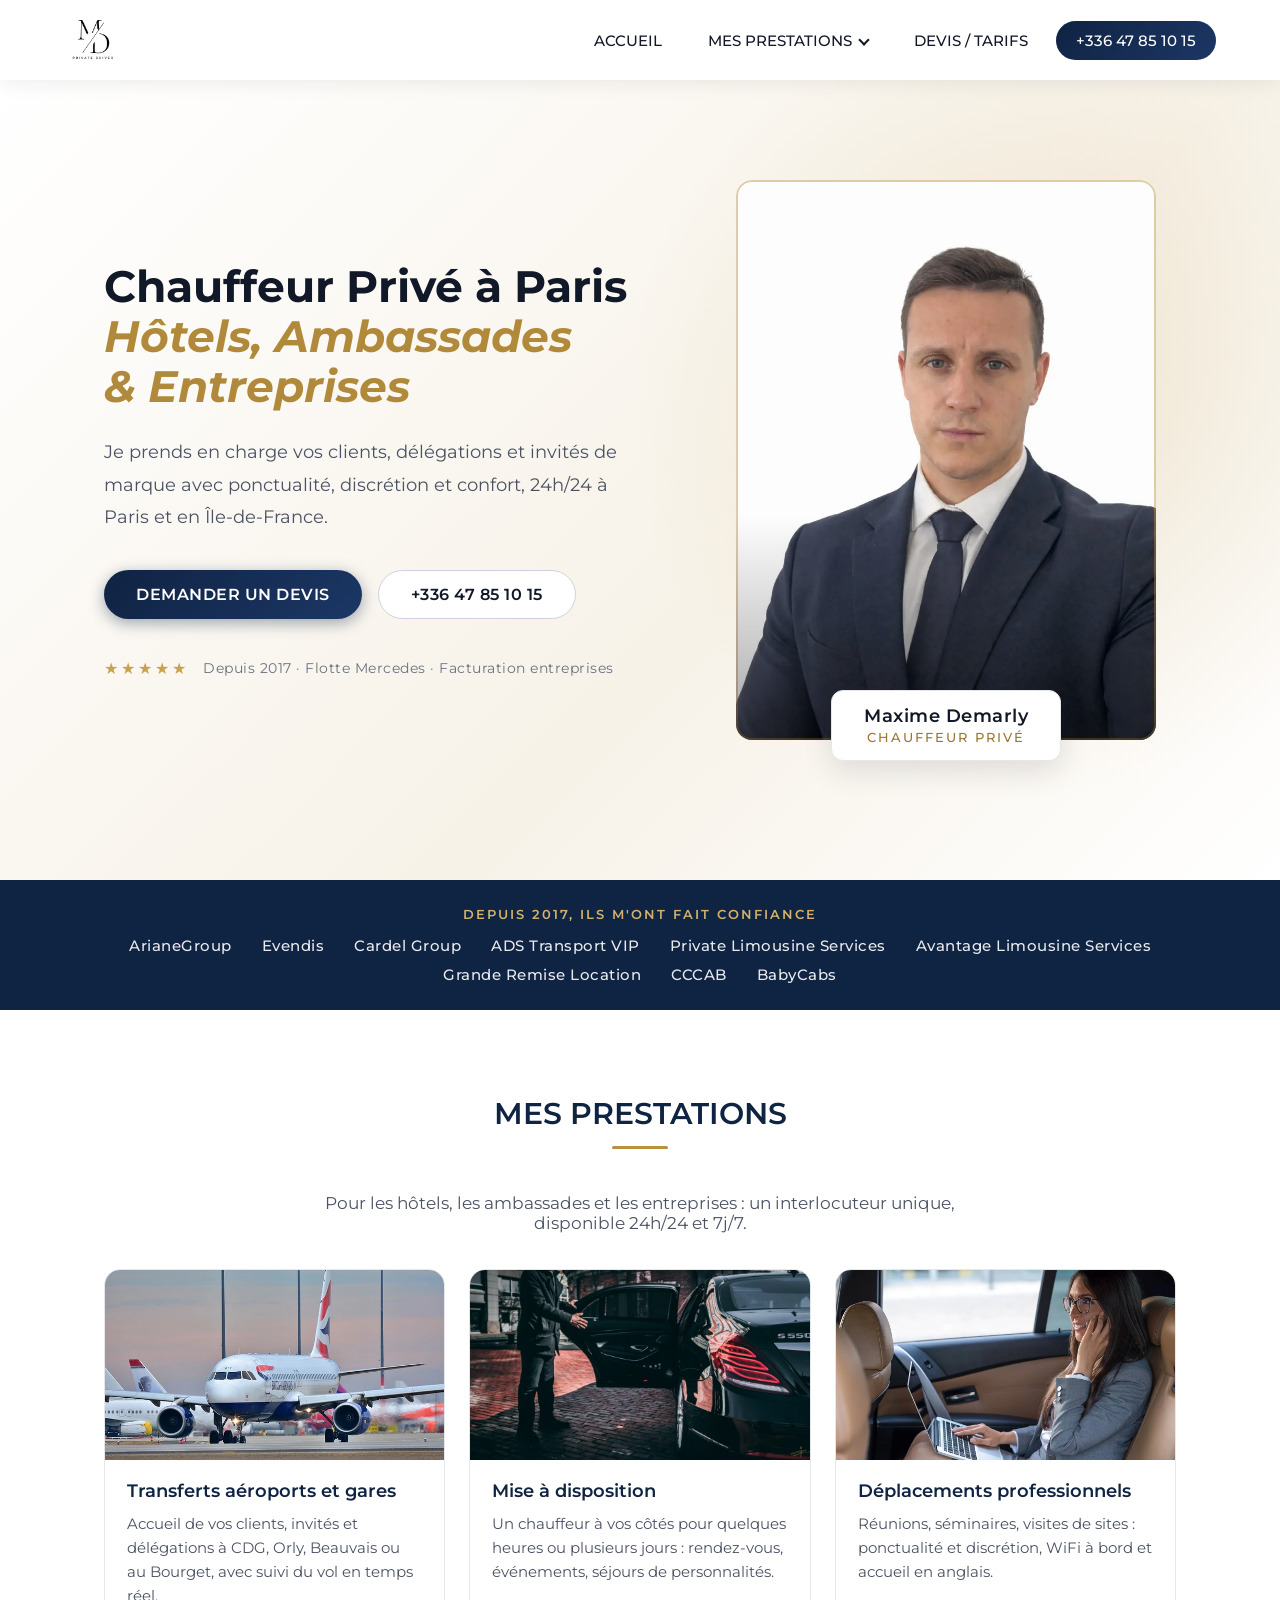
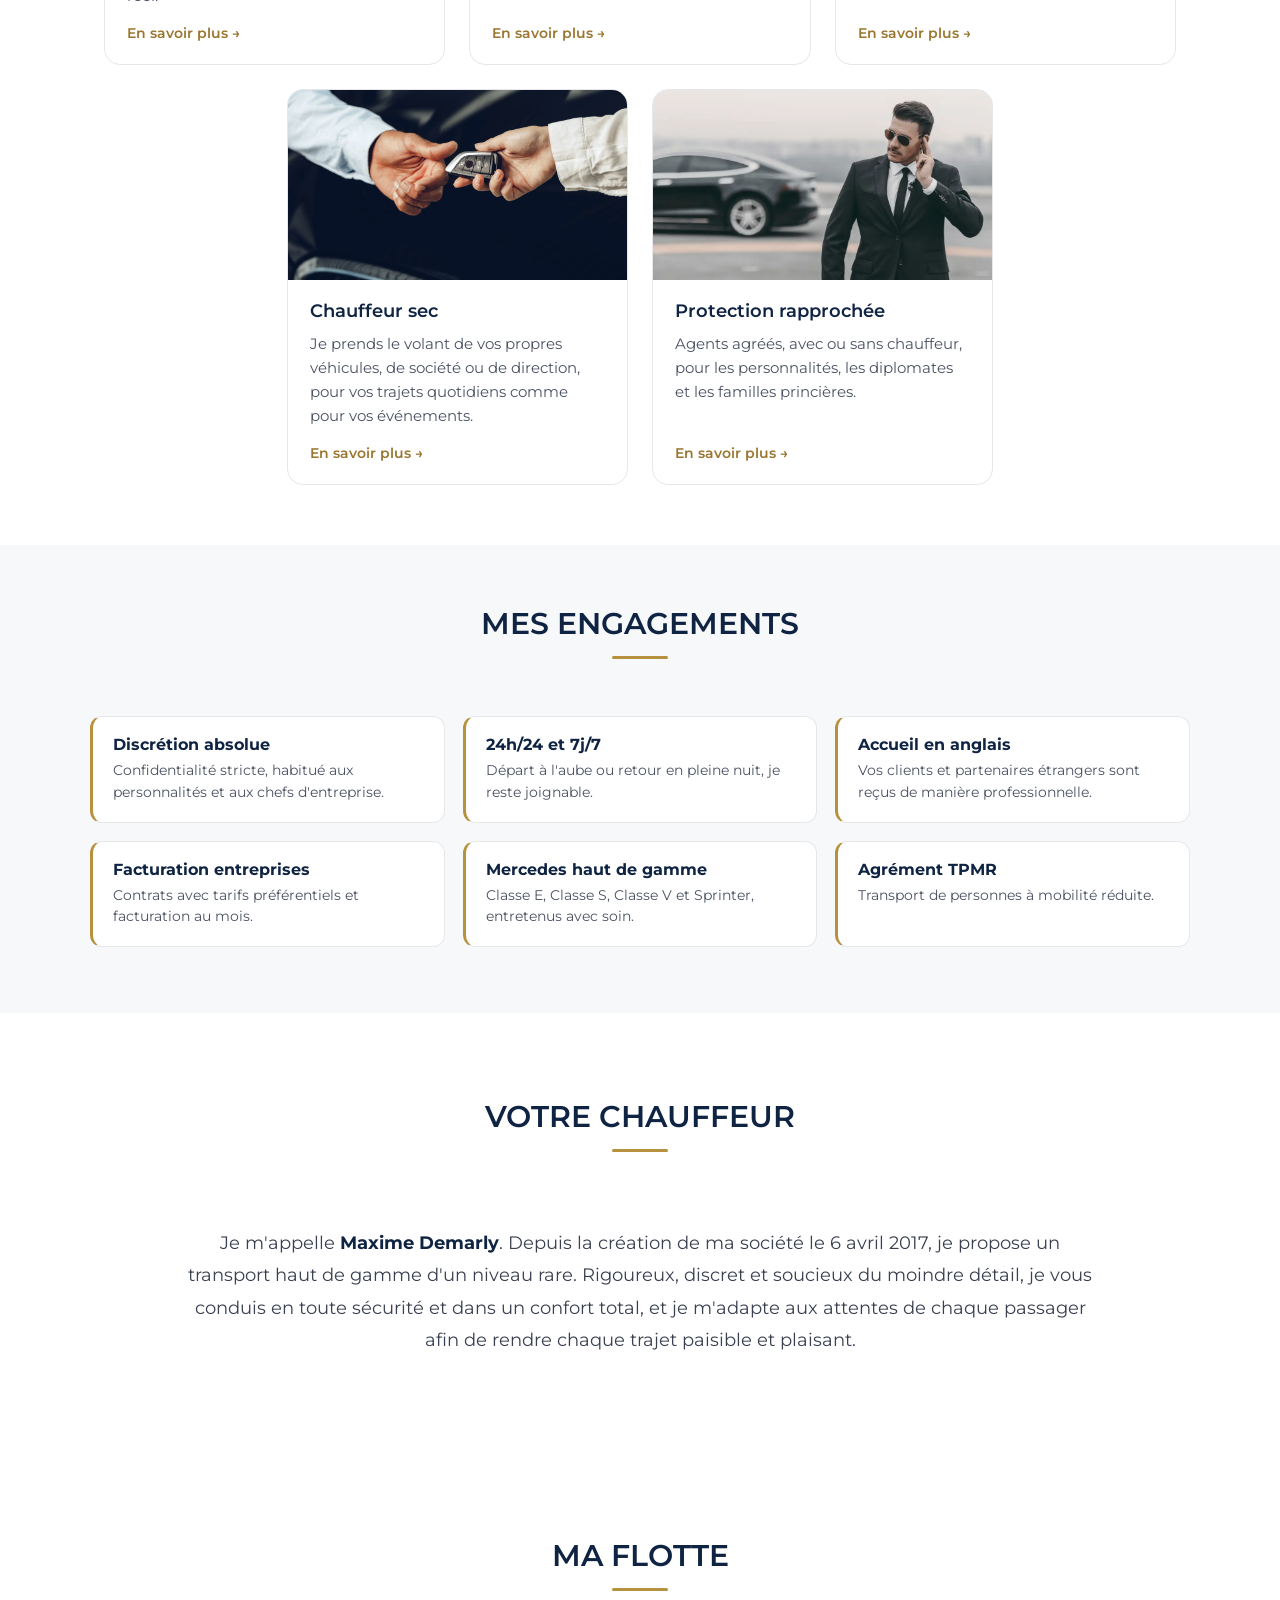
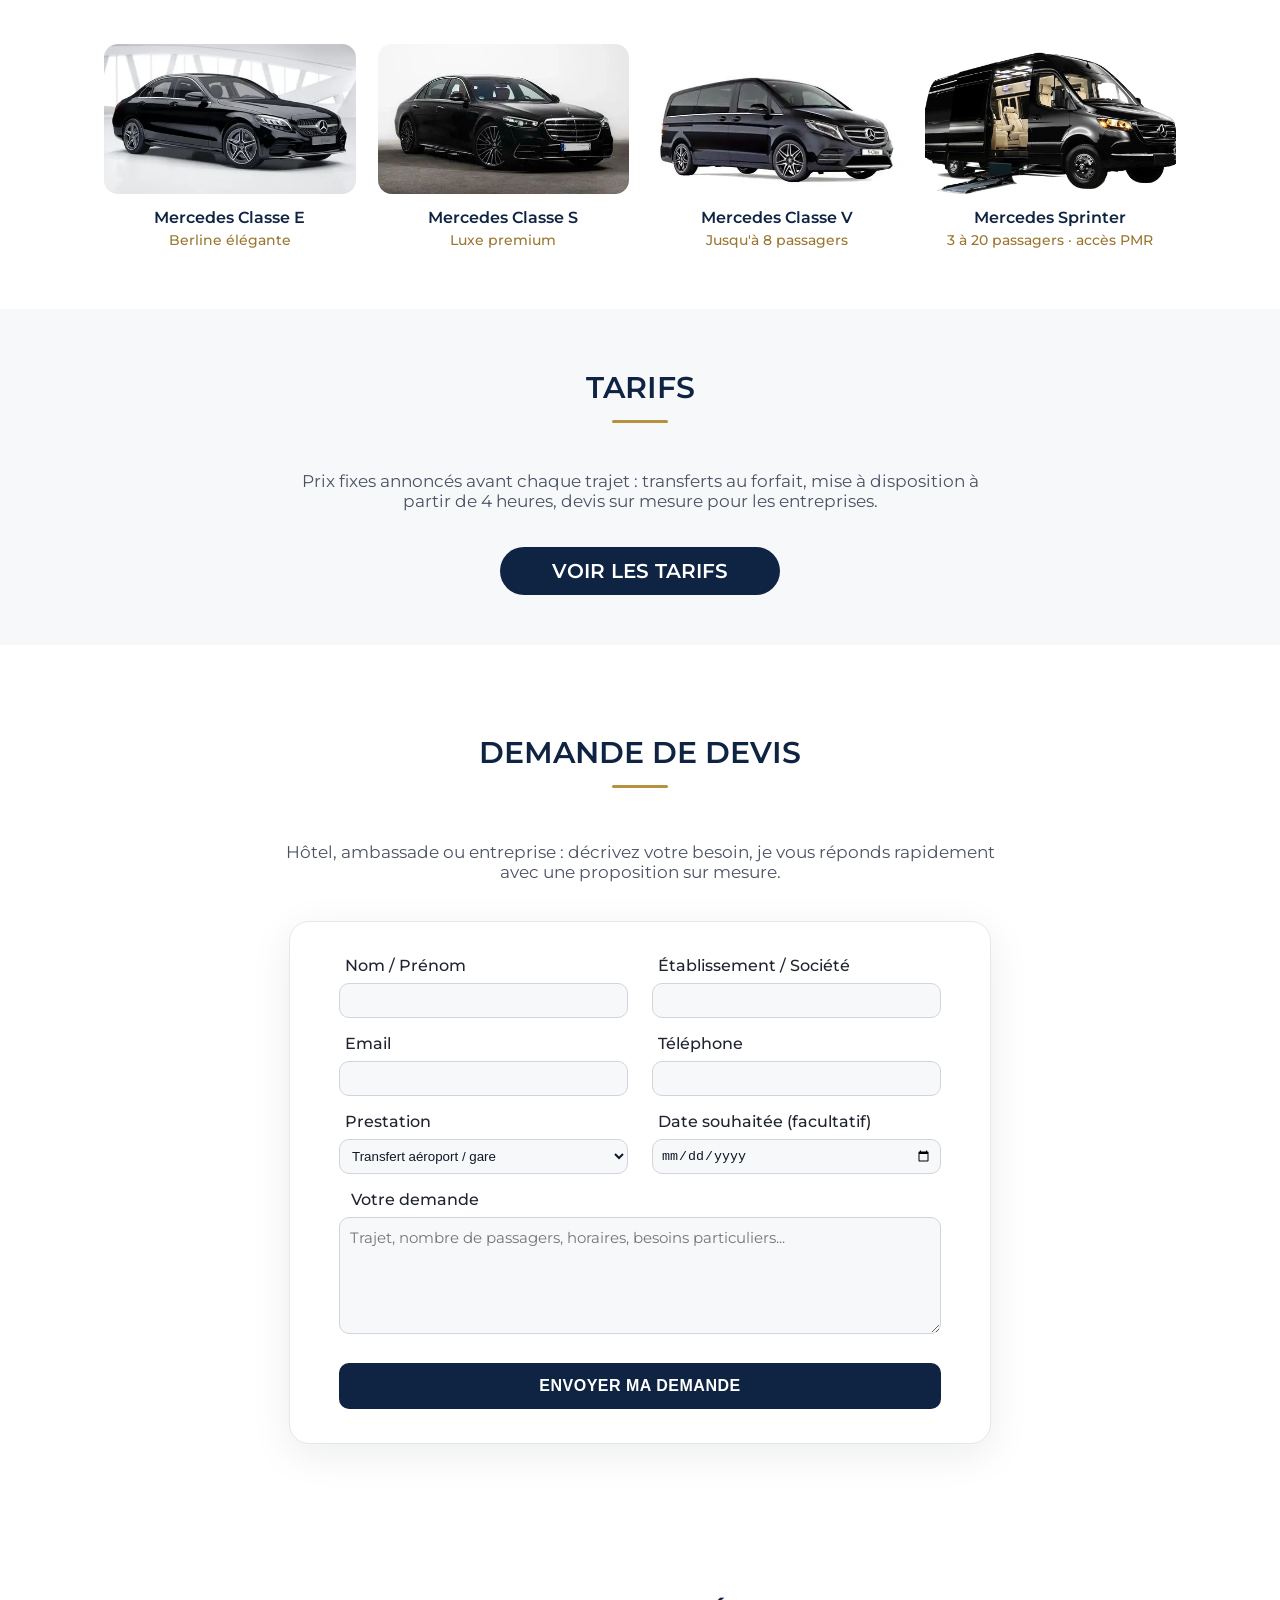
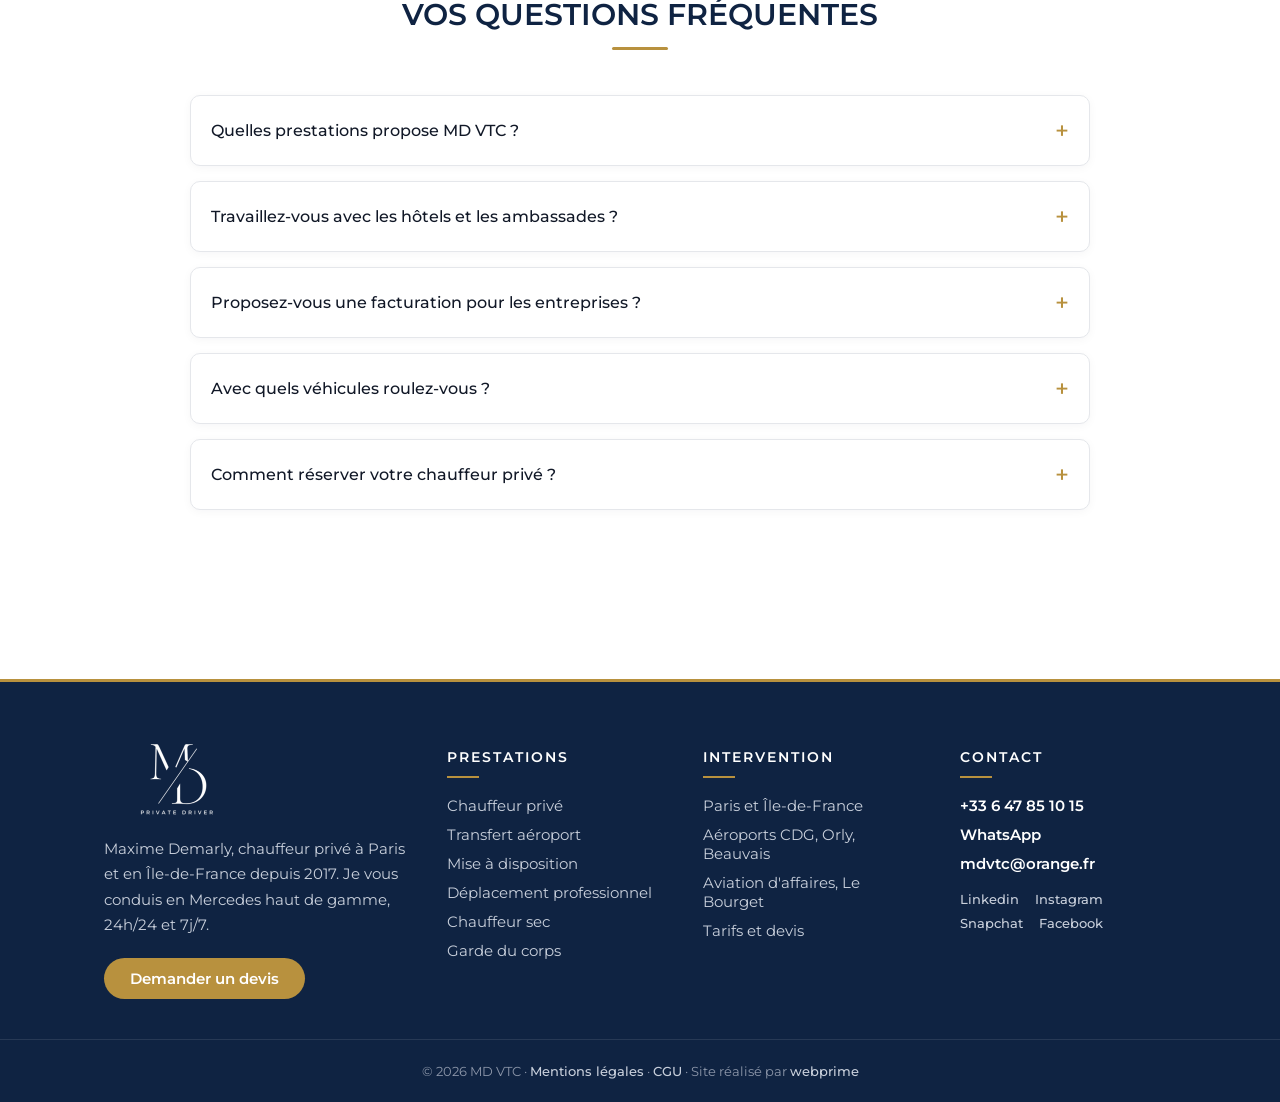
==== commit 10c379fd: "Accueil : formulaire de contact simple pour les pros, cartes par 3, suppression de l'ecart sous le h" ====
--- a/index.html
+++ b/index.html
@@ -390,127 +390,54 @@
             <a class="bouton-3" href="tarif-chauffeur-prive.html" title="tarifs chauffeur privé">VOIR LES TARIFS</a>
         </section>
         <h2 id="devis">DEMANDE DE DEVIS</h2>
-        <div class="form-container">
-            <div class="image-container">
-                <img src="./logo/img-form-light.webp" alt="devis chauffeur privé Paris md vtc" title="devis md vtc" loading="lazy" decoding="async">
-            </div>
+        <p class="section-intro">Hôtel, ambassade ou entreprise : décrivez votre besoin, je vous réponds rapidement avec une proposition sur mesure.</p>
+        <div class="form-container form-simple">
             <form id="contactForm" action="https://webprime.app/webhook/contact/272e326a45cd4bac546192db1418b56149a9d7c18271dc7a4506eafcfe8ab524" method="POST" onsubmit="return sendBoth(event)">
                 <div class="hp-wrap">
                     <label for="website">Votre site web :</label>
                     <input type="text" id="website" name="_honey" autocomplete="off">
                 </div>
-
-                <div class="form-progress">
-                    <div class="form-progress-bar"><span id="formProgressFill"></span></div>
-                    <div class="form-progress-label">Étape <span id="formStepNum">1</span>/3 &middot; <span id="formStepName">Votre trajet</span></div>
-                </div>
-
-                <div class="form-step" data-name="Votre trajet">
-                    <label for="prestation">Prestation</label>
-                    <select id="prestation" name="prestation">
-                        <option value="Transfert aeroport">Transfert aéroport</option>
-                        <option value="Mise a disposition">Mise à disposition</option>
-                        <option value="Deplacement pro">Déplacement professionnel</option>
-                        <option value="Trajet Prive">Trajet Privé</option>
-                        <option value="Chauffeur Sec">Chauffeur Sec</option>
-                        <option value="Tourisme">Tourisme</option>
-                        <option value="Bodyguard">Bodyguard</option>
-                        <option value="Autre">Autre</option>
-                    </select>
-
-                    <label for="departure1">Départ</label>
-                    <input type="text" id="departure1" name="lieu_depart" required>
-
-                    <label for="arrival1">Arrivée</label>
-                    <input type="text" id="arrival1" name="lieu_arrivee" required>
-
-                    <label for="numero">Numéro de vol ou train</label>
-                    <input type="text" id="numero" name="numero">
-
-                    <div class="inline-container">
-                        <div class="inline-item">
-                            <label for="date">Date</label>
-                            <input type="date" id="date" name="date" required>
-                        </div>
-                        <div class="inline-item">
-                            <label for="heure">Heure</label>
-                            <input type="time" id="heure" name="heure" required>
-                        </div>
-                    </div>
-                </div>
-
-                <div class="form-step" data-name="Passagers &amp; bagages">
-                    <div class="inline-container">
-                        <div class="inline-item">
-                            <label for="passengers">Adultes</label>
-                            <select id="passengers" name="passagers">
-                                <option value="1">1</option>
-                                <option value="2">2</option>
-                                <option value="3">3</option>
-                                <option value="4">4</option>
-                            </select>
-                        </div>
-                        <div class="inline-item">
-                            <label for="children">Enfants</label>
-                            <select id="children" name="enfants">
-                                <option value="0">0</option>
-                                <option value="1">1</option>
-                                <option value="2">2</option>
-                                <option value="3">3</option>
-                            </select>
-                        </div>
-                    </div>
-
-                    <div class="inline-container">
-                        <div class="inline-item">
-                            <label for="luggage">Bagages</label>
-                            <select id="luggage" name="bagages">
-                                <option value="0">0</option>
-                                <option value="1">1</option>
-                                <option value="2">2</option>
-                                <option value="3">3</option>
-                            </select>
-                        </div>
-                        <div class="inline-item">
-                            <label for="car-seats">Sièges auto</label>
-                            <select id="car-seats" name="sieges_auto">
-                                <option value="0">0</option>
-                                <option value="1">1</option>
-                                <option value="2">2</option>
-                                <option value="3">3</option>
-                            </select>
-                        </div>
-                        <div class="inline-item">
-                            <label for="rehausseur">Rehausseur</label>
-                            <select id="rehausseur" name="rehausseur">
-                                <option value="0">0</option>
-                                <option value="1">1</option>
-                                <option value="2">2</option>
-                                <option value="3">3</option>
-                            </select>
-                        </div>
-                    </div>
-                </div>
-
-                <div class="form-step" data-name="Vos coordonnées">
-                    <label for="name">Nom / Prénom</label>
-                    <input type="text" id="name" name="nom" required pattern="[A-Za-zÀ-ÿ' -]{2,60}" title="Indiquez votre nom (lettres uniquement, 2 à 60 caractères)">
-
-                    <label for="tel">Téléphone :</label>
-                    <input type="tel" id="tel" name="tel" pattern="^((\+33|0)[1679])[0-9]{8}$" maxlength="12" required>
-
-                    <label for="email">Email</label>
-                    <input type="email" id="email" name="email" required>
-
-                    <label for="comments">Commentaires</label>
-                    <textarea id="comments" name="commentaires" rows="4"></textarea>
-                </div>
-
-                <div class="form-nav">
-                    <button type="button" class="form-prev" id="formPrev">Précédent</button>
-                    <button type="button" class="form-next" id="formNext">Suivant</button>
-                    <button type="submit" class="form-submit" id="formSubmit">ENVOYER</button>
-                </div>
+                <div class="inline-container">
+                    <div class="inline-item">
+                        <label for="name">Nom / Prénom</label>
+                        <input type="text" id="name" name="nom" autocomplete="name" required pattern="[A-Za-zÀ-ÿ' -]{2,60}" title="Indiquez votre nom (lettres uniquement, 2 à 60 caractères)">
+                    </div>
+                    <div class="inline-item">
+                        <label for="societe">Établissement / Société</label>
+                        <input type="text" id="societe" name="societe" autocomplete="organization">
+                    </div>
+                </div>
+                <div class="inline-container">
+                    <div class="inline-item">
+                        <label for="email">Email</label>
+                        <input type="email" id="email" name="email" autocomplete="email" required>
+                    </div>
+                    <div class="inline-item">
+                        <label for="tel">Téléphone</label>
+                        <input type="tel" id="tel" name="tel" autocomplete="tel" required pattern="[+]?[0-9 .\(\)\-]{8,20}" maxlength="20" title="Numéro français ou international, par exemple +33 6 12 34 56 78">
+                    </div>
+                </div>
+                <div class="inline-container">
+                    <div class="inline-item">
+                        <label for="prestation">Prestation</label>
+                        <select id="prestation" name="prestation">
+                            <option value="Transfert aeroport">Transfert aéroport / gare</option>
+                            <option value="Mise a disposition">Mise à disposition</option>
+                            <option value="Deplacement pro">Déplacement professionnel</option>
+                            <option value="Chauffeur Sec">Chauffeur sec</option>
+                            <option value="Bodyguard">Protection rapprochée</option>
+                            <option value="Partenariat">Partenariat / contrat entreprise</option>
+                            <option value="Autre">Autre</option>
+                        </select>
+                    </div>
+                    <div class="inline-item">
+                        <label for="date">Date souhaitée (facultatif)</label>
+                        <input type="date" id="date" name="date">
+                    </div>
+                </div>
+                <label for="comments">Votre demande</label>
+                <textarea id="comments" name="commentaires" rows="5" placeholder="Trajet, nombre de passagers, horaires, besoins particuliers..."></textarea>
+                <button type="submit">ENVOYER MA DEMANDE</button>
             </form>
             <div class="contact-thanks" style="display:none; padding: 30px 20px; background-color: #e8f5e9; border: 2px solid #2e7d32; border-radius: 8px; text-align: center; margin-top: 20px;">
                 <h3 style="color: #2e7d32; margin: 0 0 10px 0;">Merci pour votre demande !</h3>
@@ -641,7 +568,11 @@
         webhookData.append('email', email);
         webhookData.append('tel', tel);
         webhookData.append('service', prestation);
-        var msg = 'Prestation : ' + prestation
+        var societe = (form.querySelector('[name="societe"]') || {}).value || '';
+        var msg = form.querySelector('[name="societe"]') ? 'Societe : ' + societe
+            + '\nPrestation : ' + prestation
+            + '\nDate souhaitee : ' + date
+            + '\n\nDemande : ' + commentaires : 'Prestation : ' + prestation
             + '\nDepart : ' + depart
             + '\nArrivee : ' + arrivee
             + '\nNumero de vol/train : ' + numero
--- a/style.css
+++ b/style.css
@@ -362,3 +362,12 @@
 .card{width:calc((100% - 48px) / 3)}
 @media screen and (max-width:1024px){.card{width:calc((100% - 24px) / 2)}}
 @media screen and (max-width:767.98px){.card{width:100%}.hero h1{font-size:22px}}
+.card{box-sizing:border-box}
+@media screen and (min-width:1025px){body:has(.hero){margin-top:80px}}
+@media screen and (min-width:768px) and (max-width:1024px){body:has(.hero){margin-top:70px}}
+.form-simple{padding:34px 0 10px}
+.form-simple form{width:86%}
+.form-simple textarea{width:100%;box-sizing:border-box;border-radius:10px;padding:10px;font-family:inherit;font-size:15px}
+.form-simple label{font-size:16px;font-weight:500}
+.form-simple button{width:100%;margin:10px 0 24px;padding:14px;font-size:16px;font-weight:600;letter-spacing:.5px}
+@media screen and (max-width:767.98px){.form-simple .inline-container{flex-direction:column;gap:0}.form-simple .inline-item{width:100%}.form-simple form{width:88%}}
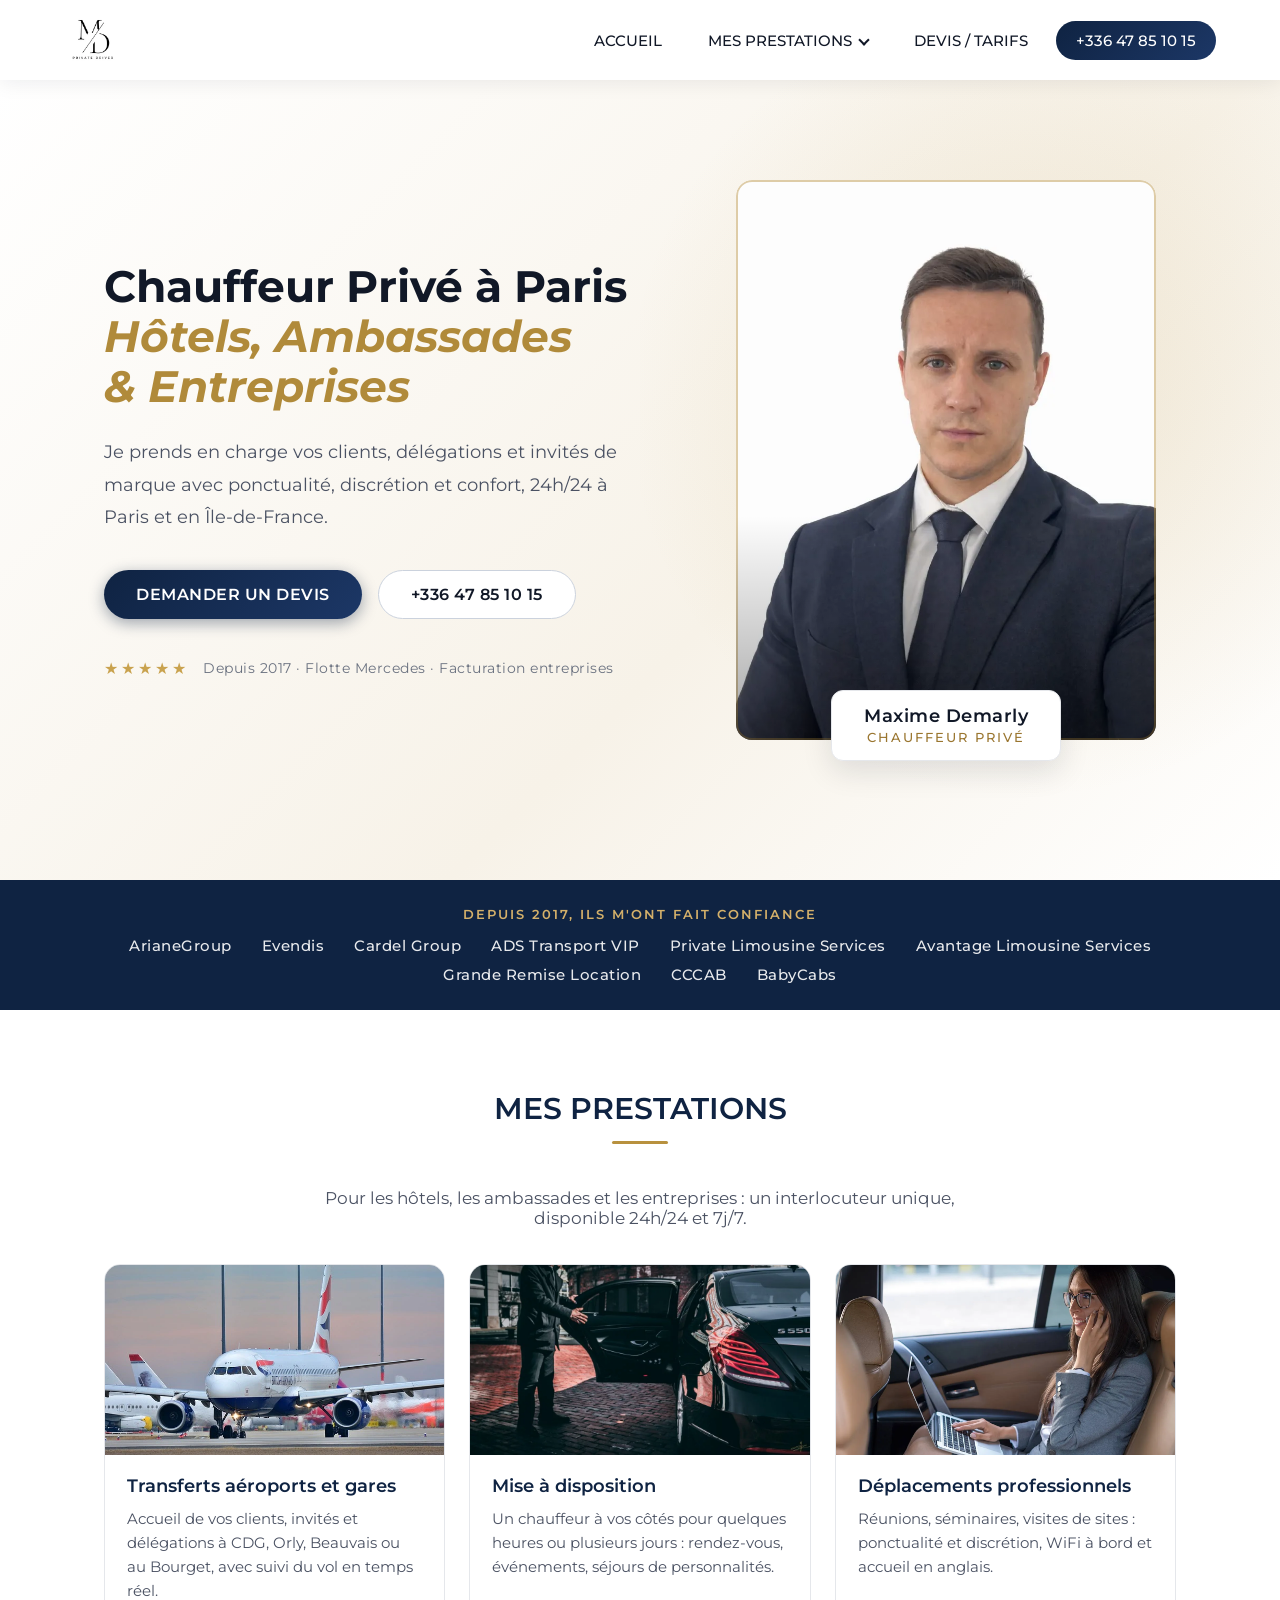
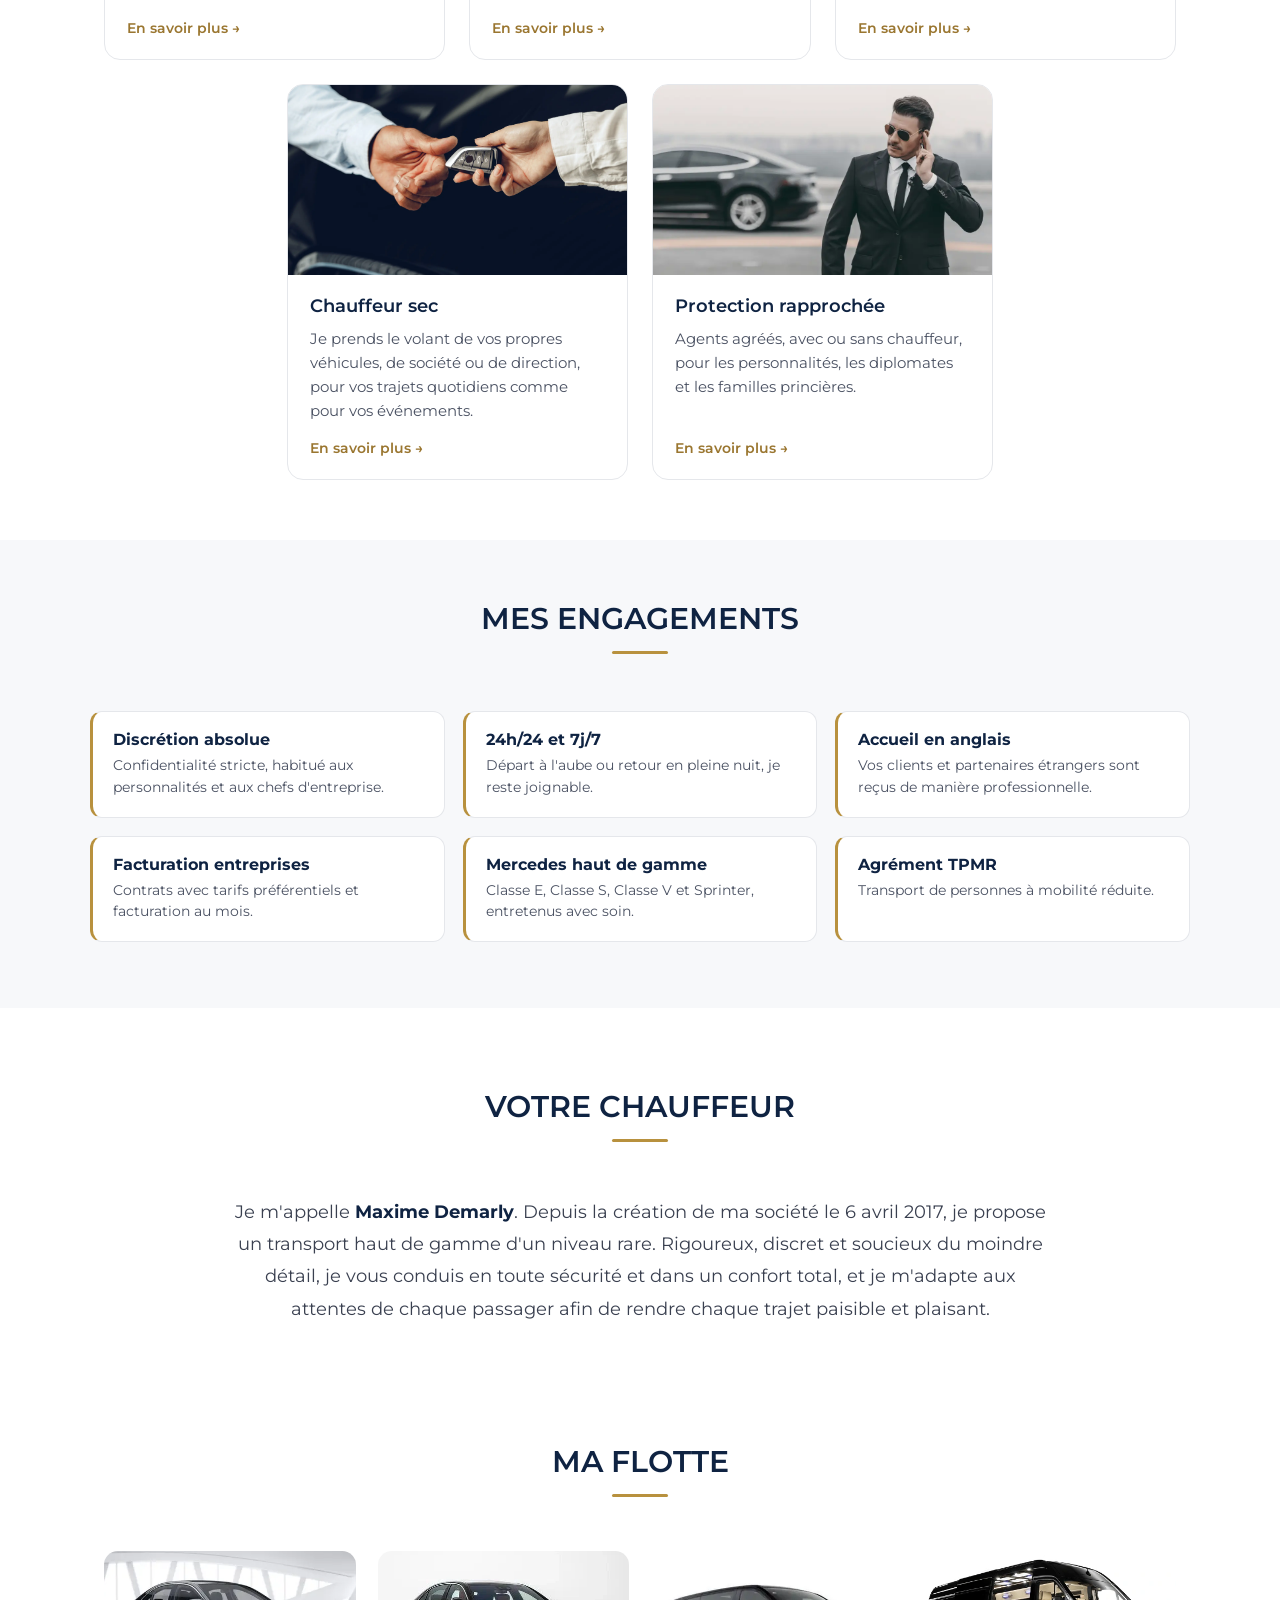
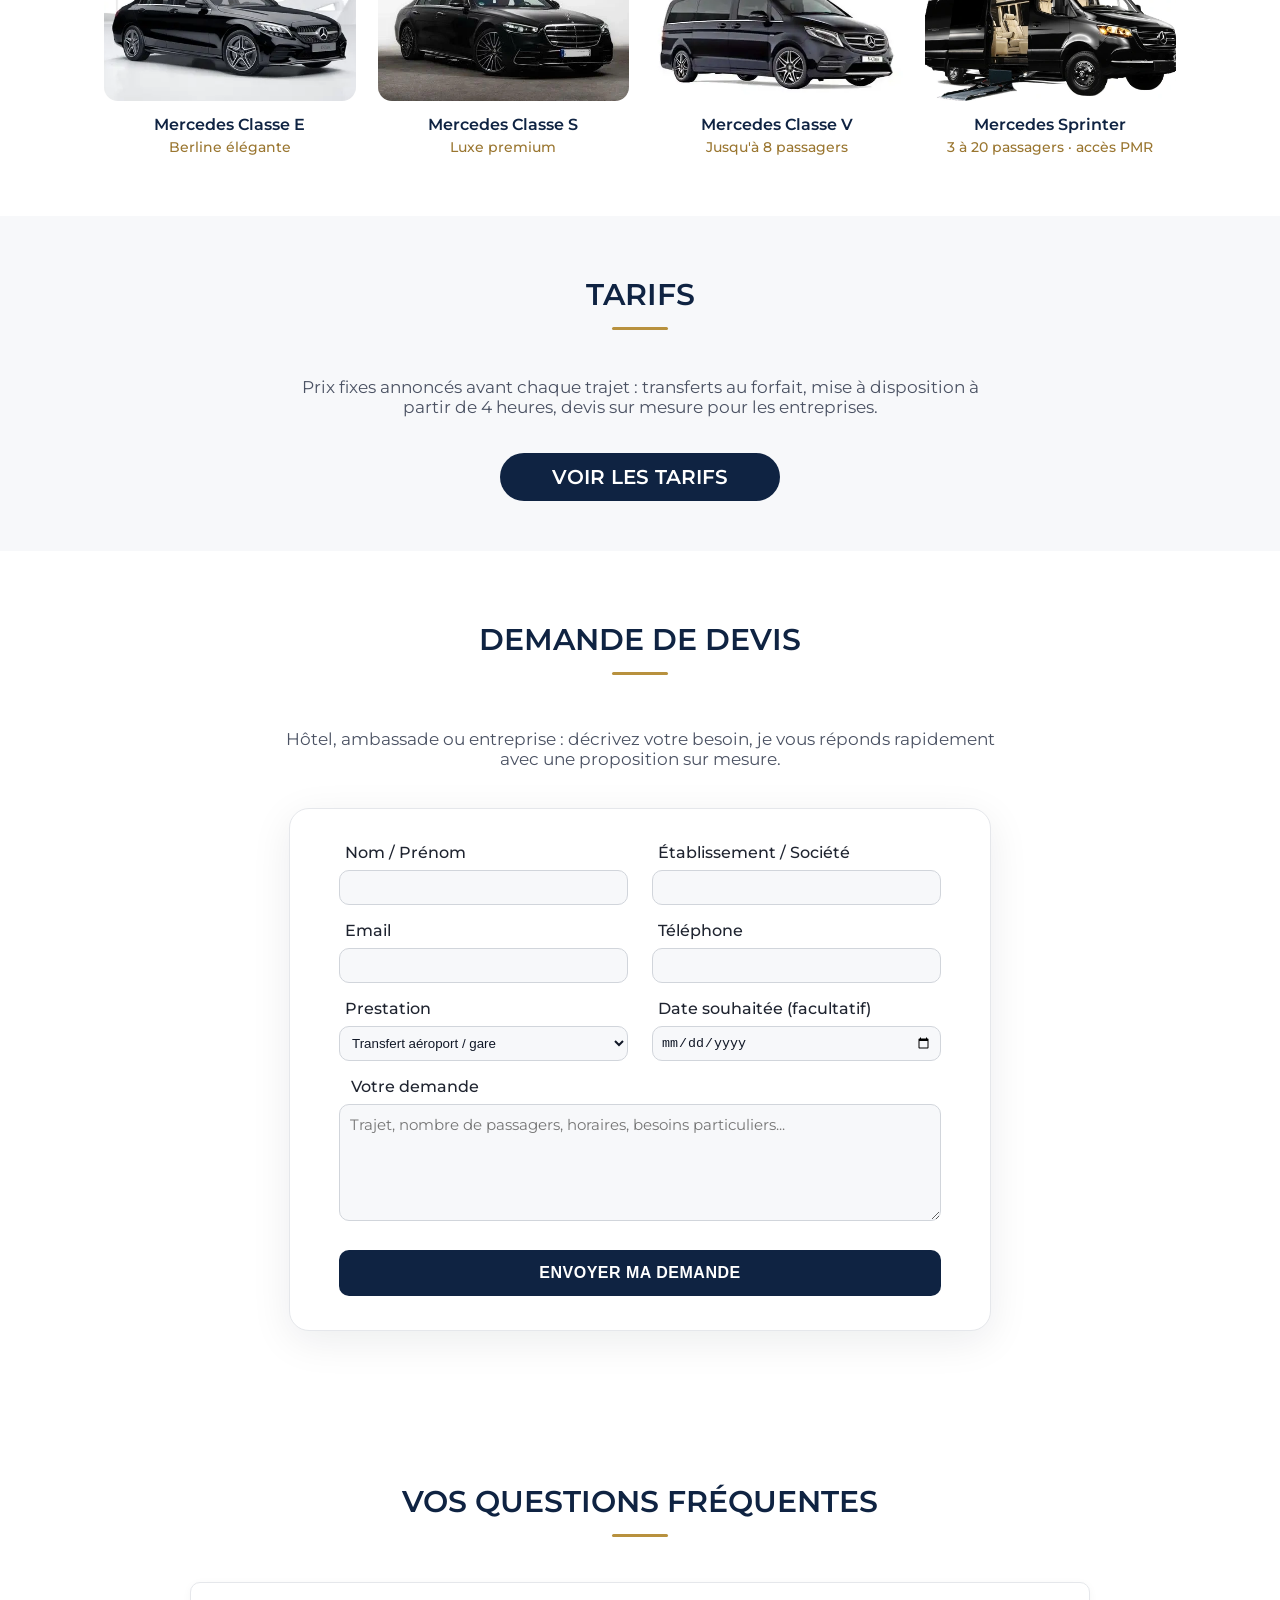
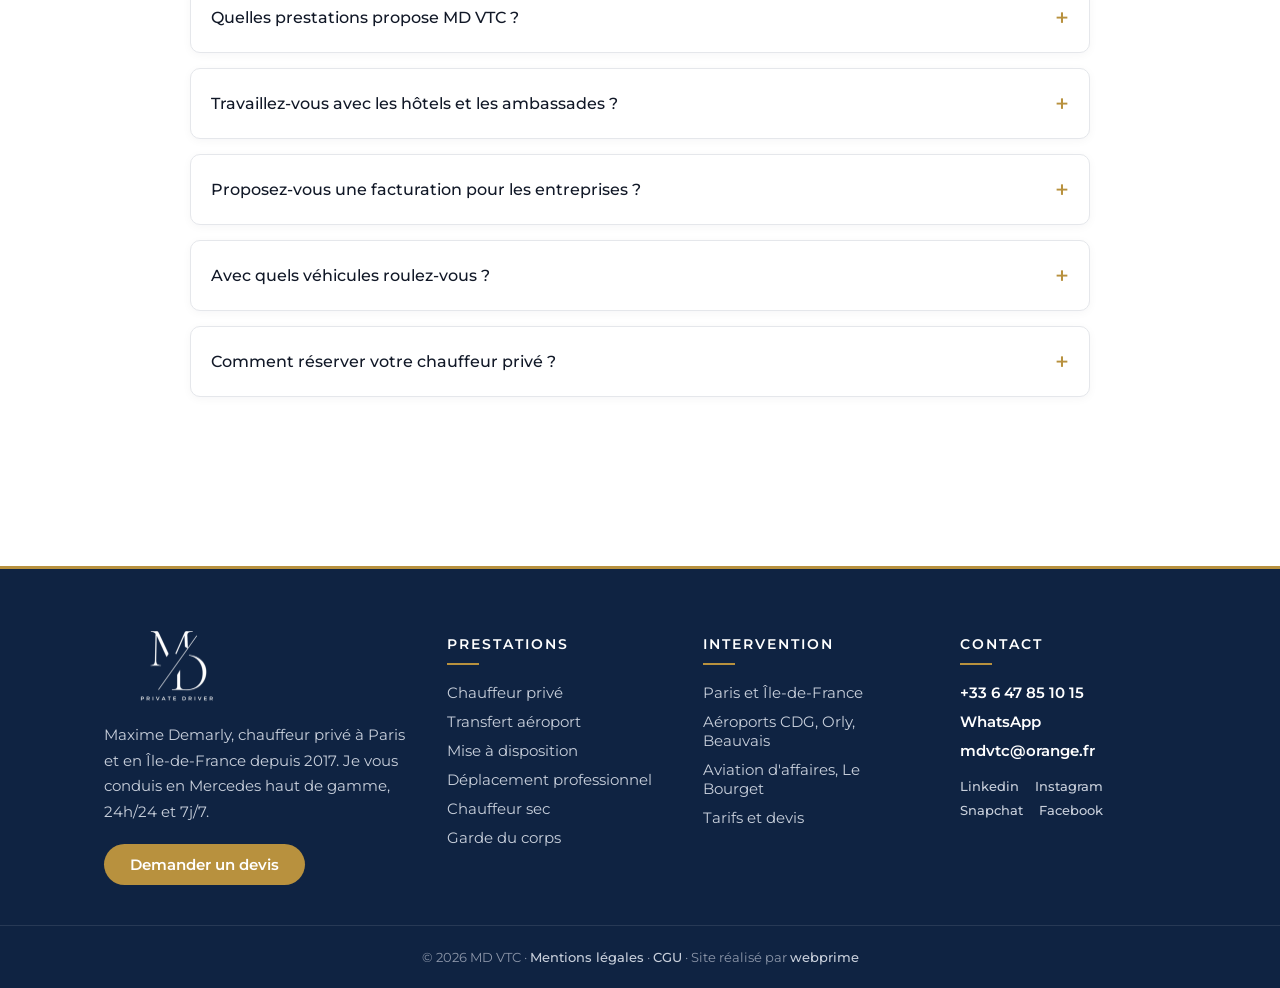
==== commit 2a416c90: "Formulaires : n'accepter que les numeros francais (01/06/07/09, +33) Les champs telephone acceptaien" ====
--- a/index.html
+++ b/index.html
@@ -414,7 +414,7 @@
                     </div>
                     <div class="inline-item">
                         <label for="tel">Téléphone</label>
-                        <input type="tel" id="tel" name="tel" autocomplete="tel" required pattern="[+]?[0-9 .\(\)\-]{8,20}" maxlength="20" title="Numéro français ou international, par exemple +33 6 12 34 56 78">
+                        <input type="tel" id="tel" name="tel" autocomplete="tel" required pattern="(?:(?:\+|00)33[ .\-]?|0)[1679](?:[ .\-]?\d{2}){4}" maxlength="20" inputmode="tel" title="Numéro français uniquement : 06 12 34 56 78 ou +33 6 12 34 56 78">
                     </div>
                 </div>
                 <div class="inline-container">
--- a/style.css
+++ b/style.css
@@ -371,3 +371,53 @@
 .form-simple label{font-size:16px;font-weight:500}
 .form-simple button{width:100%;margin:10px 0 24px;padding:14px;font-size:16px;font-weight:600;letter-spacing:.5px}
 @media screen and (max-width:767.98px){.form-simple .inline-container{flex-direction:column;gap:0}.form-simple .inline-item{width:100%}.form-simple form{width:88%}}
+@media screen and (max-width:767.98px){.logo{height:56px;transform:scale(1.3);transform-origin:left center}.logo:hover{transform:scale(1.3)}}
+/* Sections de prestations en 2 colonnes alternees (ordinateur) */
+@media screen and (min-width:1025px){
+main>section:has(>.services-pc),main>section:has(>.service-prive){display:grid;grid-template-columns:1fr 1fr;grid-template-areas:"title title" "img text" "img btn";column-gap:56px;max-width:1150px;margin:0 auto;padding:0 5% 30px;align-items:center;box-sizing:border-box}
+main>section:has(>.services-pc):nth-of-type(even){grid-template-areas:"title title" "text img" "btn img"}
+main>section:has(>.services-pc)>h2,main>section:has(>.service-prive)>h2{grid-area:title}
+main>section>.services-pc,main>section>.service-prive{grid-area:img;margin:0;gap:16px}
+main>section>.services-pc img{width:50%;height:300px}
+main>section>.service-prive img{width:100%;height:320px;margin:0}
+main>section:has(>.services-pc)>.texte1,main>section:has(>.service-prive)>.texte1{grid-area:text;align-self:end}
+main>section:has(>.services-pc)>.texte1 p,main>section:has(>.service-prive)>.texte1 p{text-align:left;margin:0 0 14px;padding:0;font-size:17px;max-width:none}
+main>section:has(>.services-pc)>.bouton-3{grid-area:btn;align-self:start;justify-self:start;margin:16px 0 0}
+}
+
+/* Pages de prestations : cartes de prix, textes, sections */
+.p-slide{display:grid;grid-template-columns:repeat(auto-fit,minmax(260px,1fr));gap:24px;max-width:1100px;margin:10px auto 40px;padding:0 5%;box-sizing:border-box}
+.p-slide .slide{display:flex}
+.p-slide .slide p{width:auto;flex:1;margin:0;padding:24px 24px 26px;background:#fff;border:1px solid #e5e7eb;border-radius:16px;box-shadow:0 8px 24px rgba(15,35,66,.06);text-align:left;font-size:15px;line-height:2;word-spacing:normal;color:#3a4050;transition:transform .25s ease,box-shadow .25s ease}
+.p-slide .slide p:hover{transform:translateY(-4px);box-shadow:0 14px 34px rgba(15,35,66,.12)}
+.p-slide .slide img{display:block;width:100%;height:150px;object-fit:contain;margin:16px 0 14px;border-radius:10px;background:#fff}
+.p-slide .slide p strong{color:#0f2342;font-weight:700}
+.strong-pvtc{display:block;padding-bottom:12px;border-bottom:2px solid #b8913e;font-size:15px;letter-spacing:1.5px;color:#0f2342 !important;line-height:1.4}
+.p-slide>.texte1,.p-slide>p{grid-column:1 / -1}
+main>.texte1 p,main>section>.texte1 p,.texte1 p{max-width:820px;margin:0 auto 18px;padding:0}
+main>h2,main>section>h2{margin-top:70px}
+@media screen and (max-width:767.98px){
+.p-slide{grid-template-columns:1fr;padding:0 18px;gap:16px}
+.p-slide .slide p{padding:20px;font-size:15px}
+.p-slide .slide img{height:130px}
+main>h2,main>section>h2{margin-top:50px}
+main>.texte1 p,main>section>.texte1 p,.texte1 p{margin:0 20px 16px;font-size:16px;line-height:1.65;word-spacing:normal}
+}
+@media screen and (min-width:1025px){.p-slide{max-width:1240px;gap:22px}.p-slide .slide p{padding:22px 22px 24px;font-size:14.5px;line-height:1.95}}
+.p-slide .slide p strong{white-space:nowrap}@media screen and (min-width:1025px){.p-slide .slide p{font-size:14px;padding:22px 20px 24px}}
+/* Hero mobile en bleu nuit (la photo se fond dans le bleu au lieu du blanc) */
+@media screen and (max-width:767.98px){
+.hero{background:#0f2342}
+.hero-portrait{background:transparent}
+.hero h1{color:#fff}
+.hero-line.blue{color:#d4b06a}
+.hero .hero-text{color:rgba(255,255,255,.82)}
+.hero-btn-blue{background:linear-gradient(135deg,#c29b4a 0%,#9a7630 100%);color:#fff;box-shadow:0 4px 15px rgba(0,0,0,.25)}
+.hero-btn-outline{background:transparent;color:#fff;border-color:rgba(255,255,255,.45)}
+.hero-trust-text{color:rgba(255,255,255,.65)}
+.hero-portrait-badge{box-shadow:0 6px 24px rgba(0,0,0,.35)}
+.refs{margin-top:-2px;position:relative;z-index:1}
+.hero{box-shadow:0 2px 0 #0f2342}
+}
+@media screen and (max-width:767.98px){.site-footer{padding-bottom:84px}.footer-bottom{padding:16px 5% 10px}}
+@media screen and (min-width:768px) and (max-width:1024px){.navbar{padding:0 3%}.nav-menu{position:static;top:auto;gap:2px}.nav-item a,.dropdown-label{padding:8px 10px;font-size:.82rem}.nav-cta a{padding:8px 14px}.logo{height:56px;min-height:0;max-height:none;margin-left:0}}
